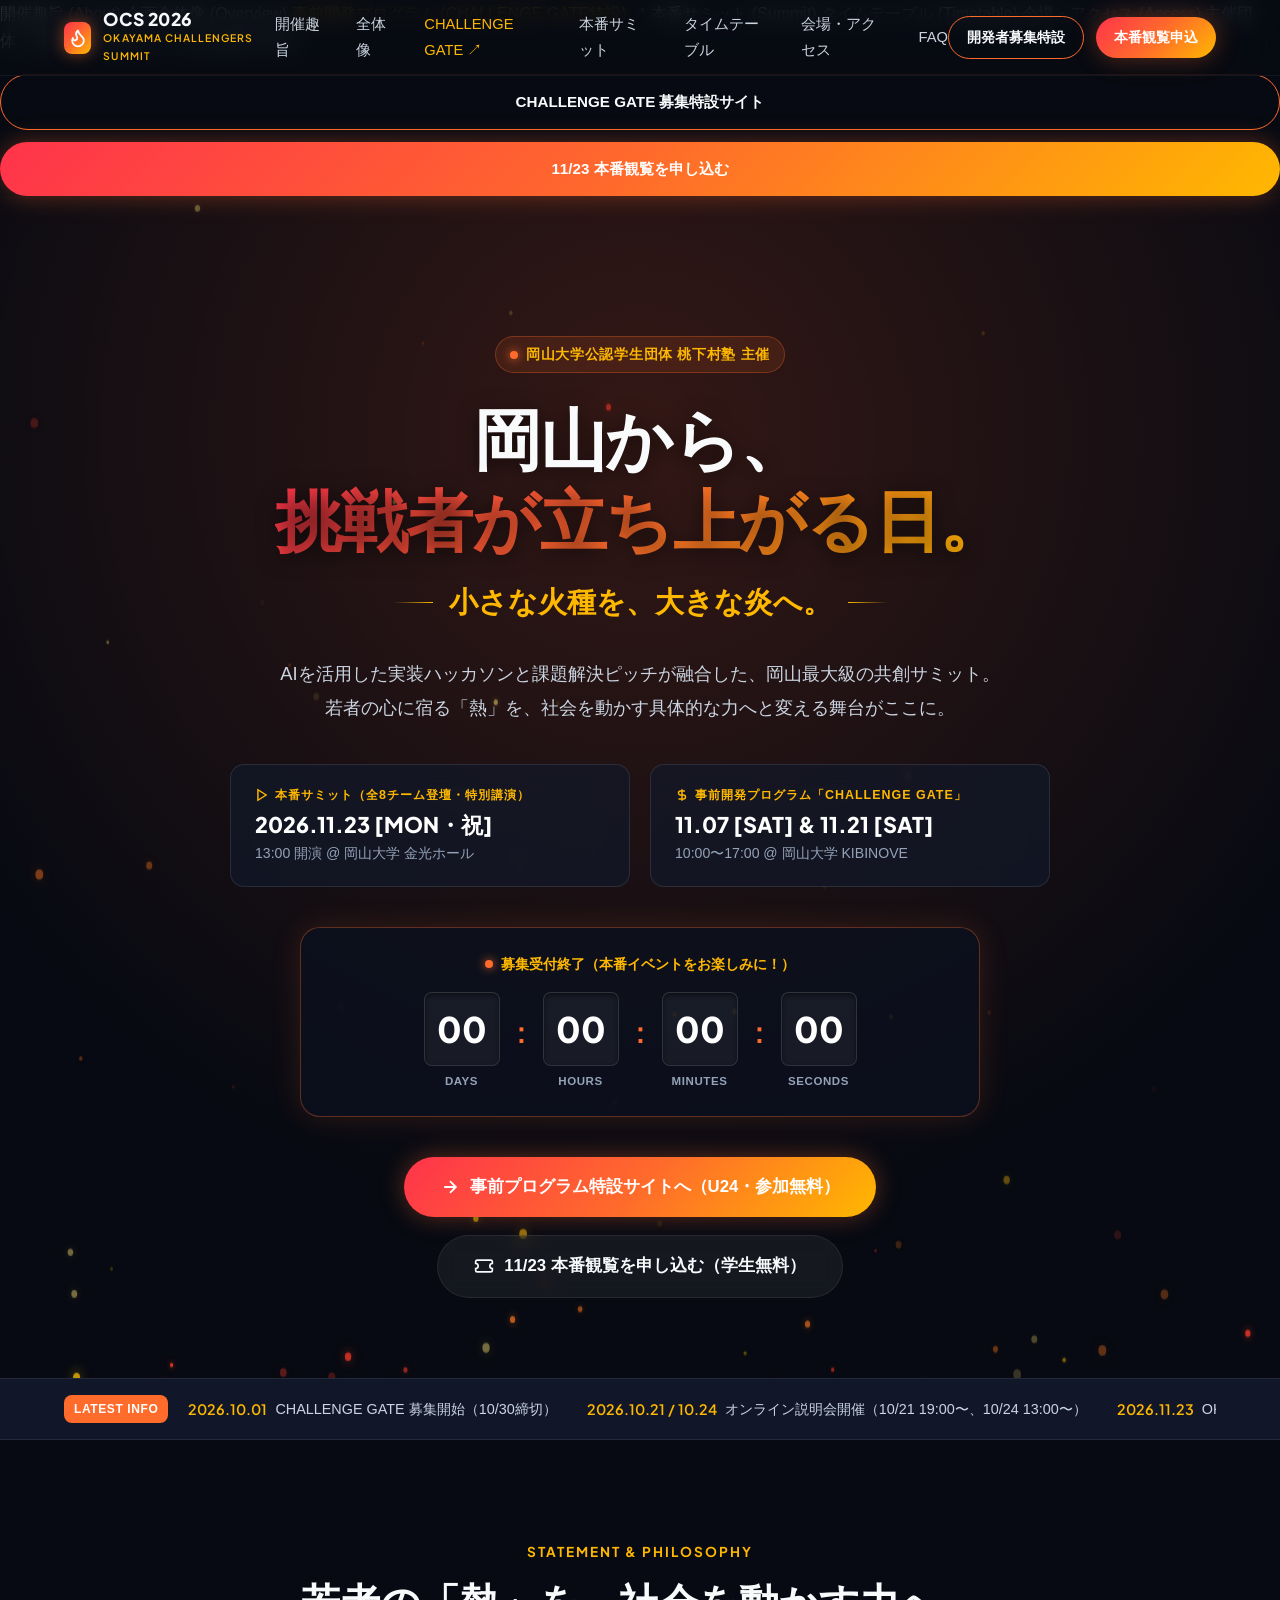
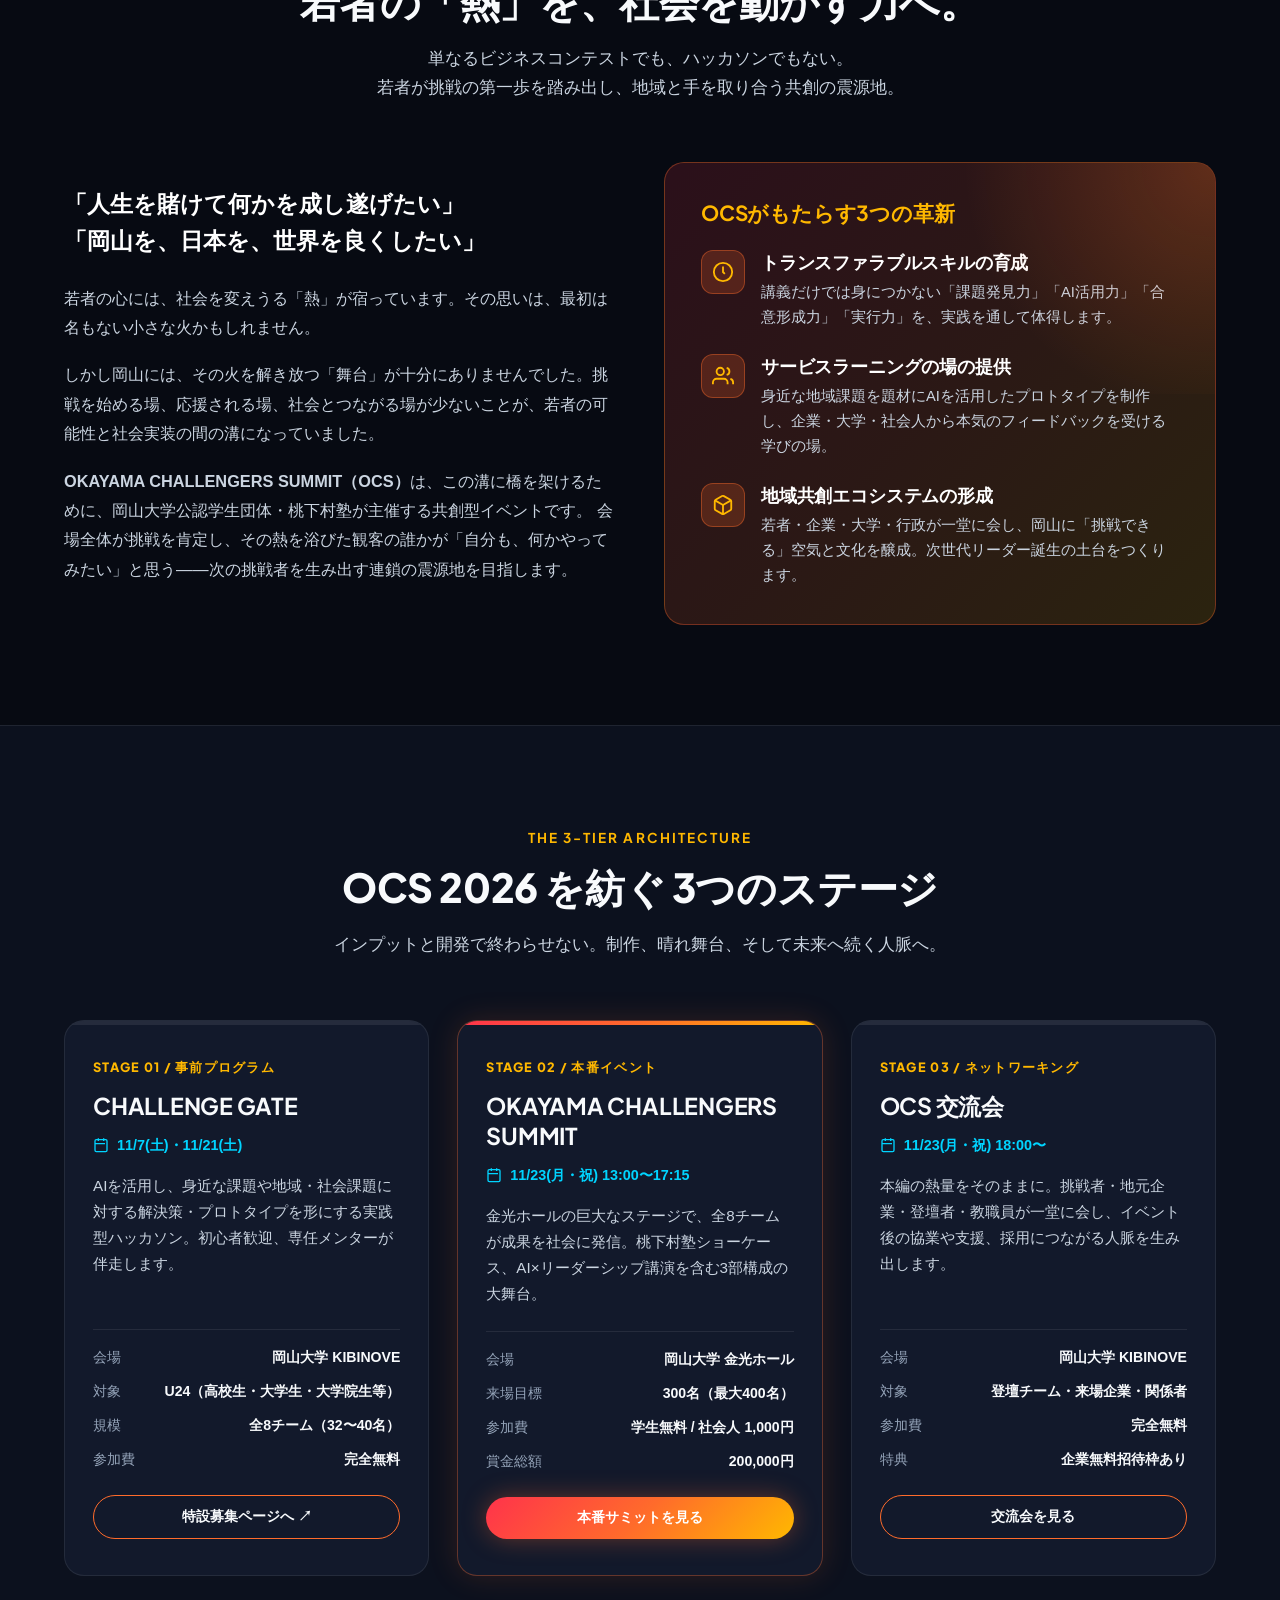
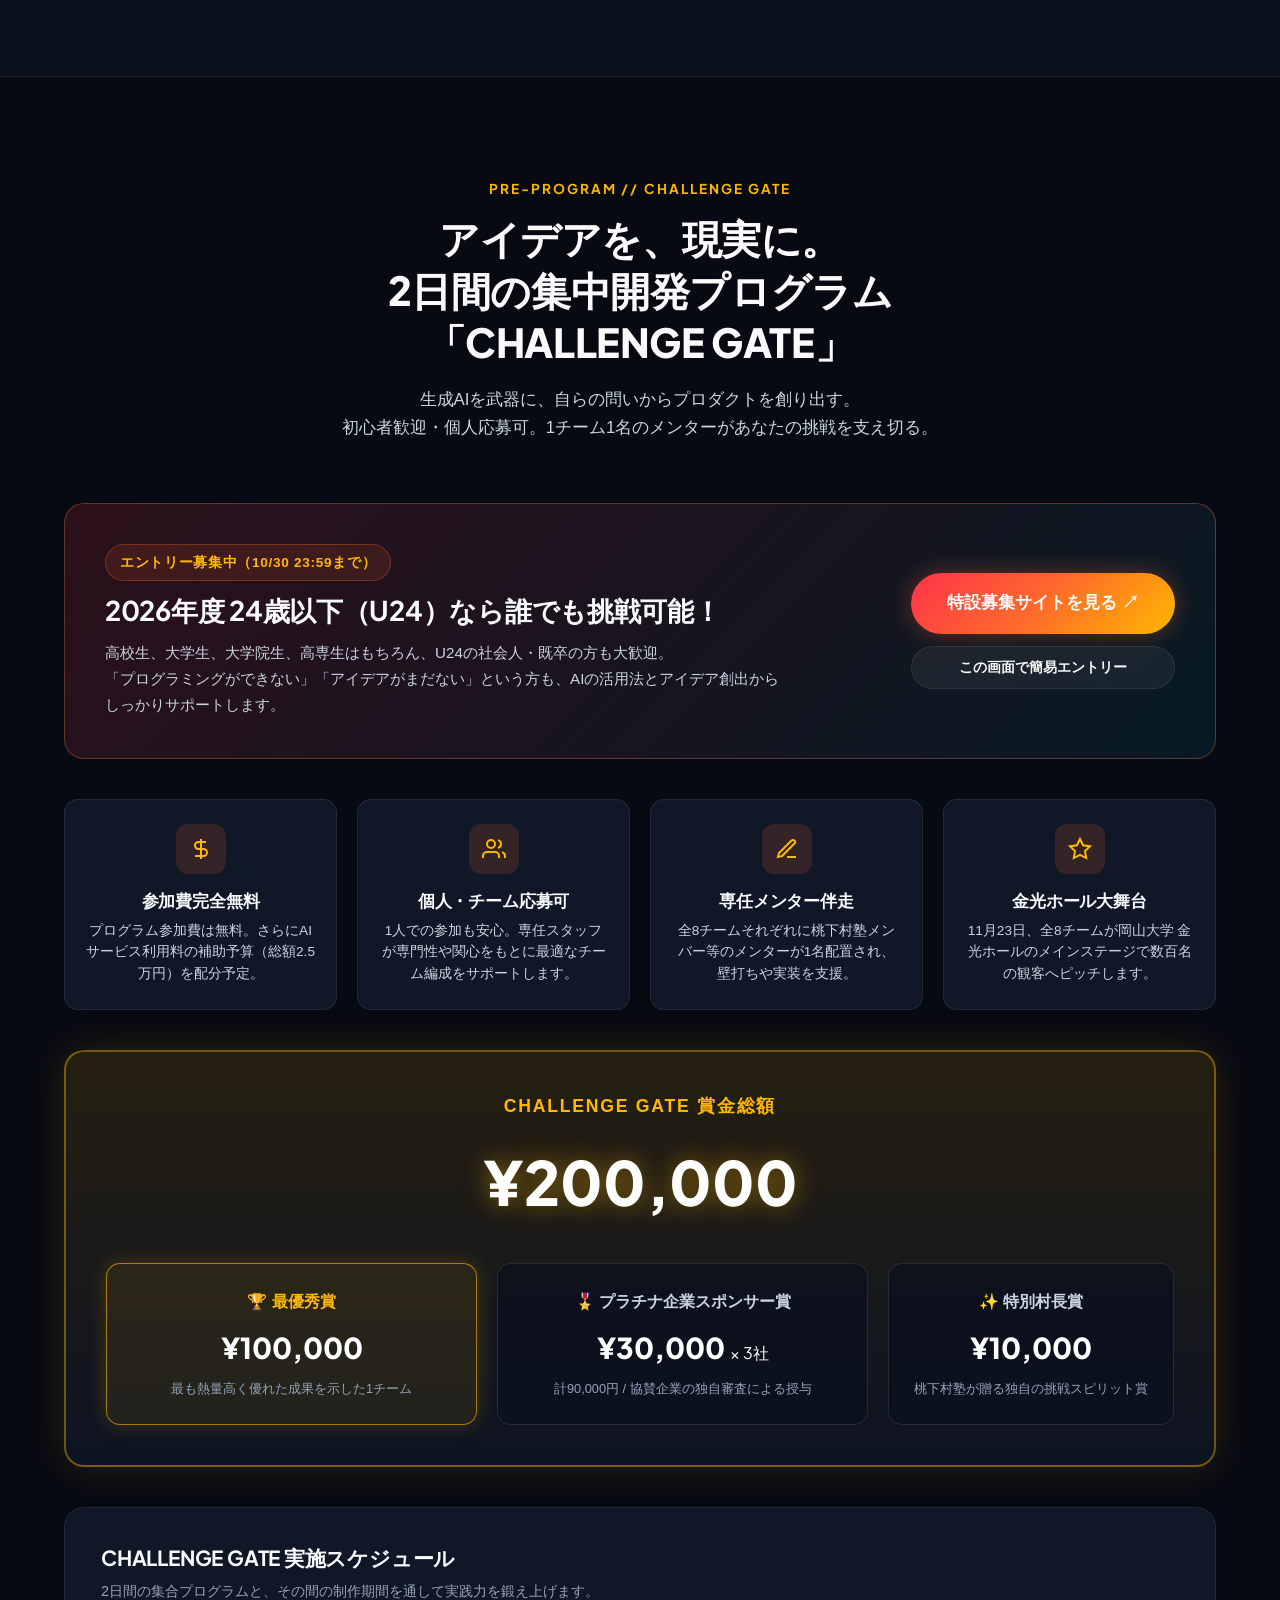
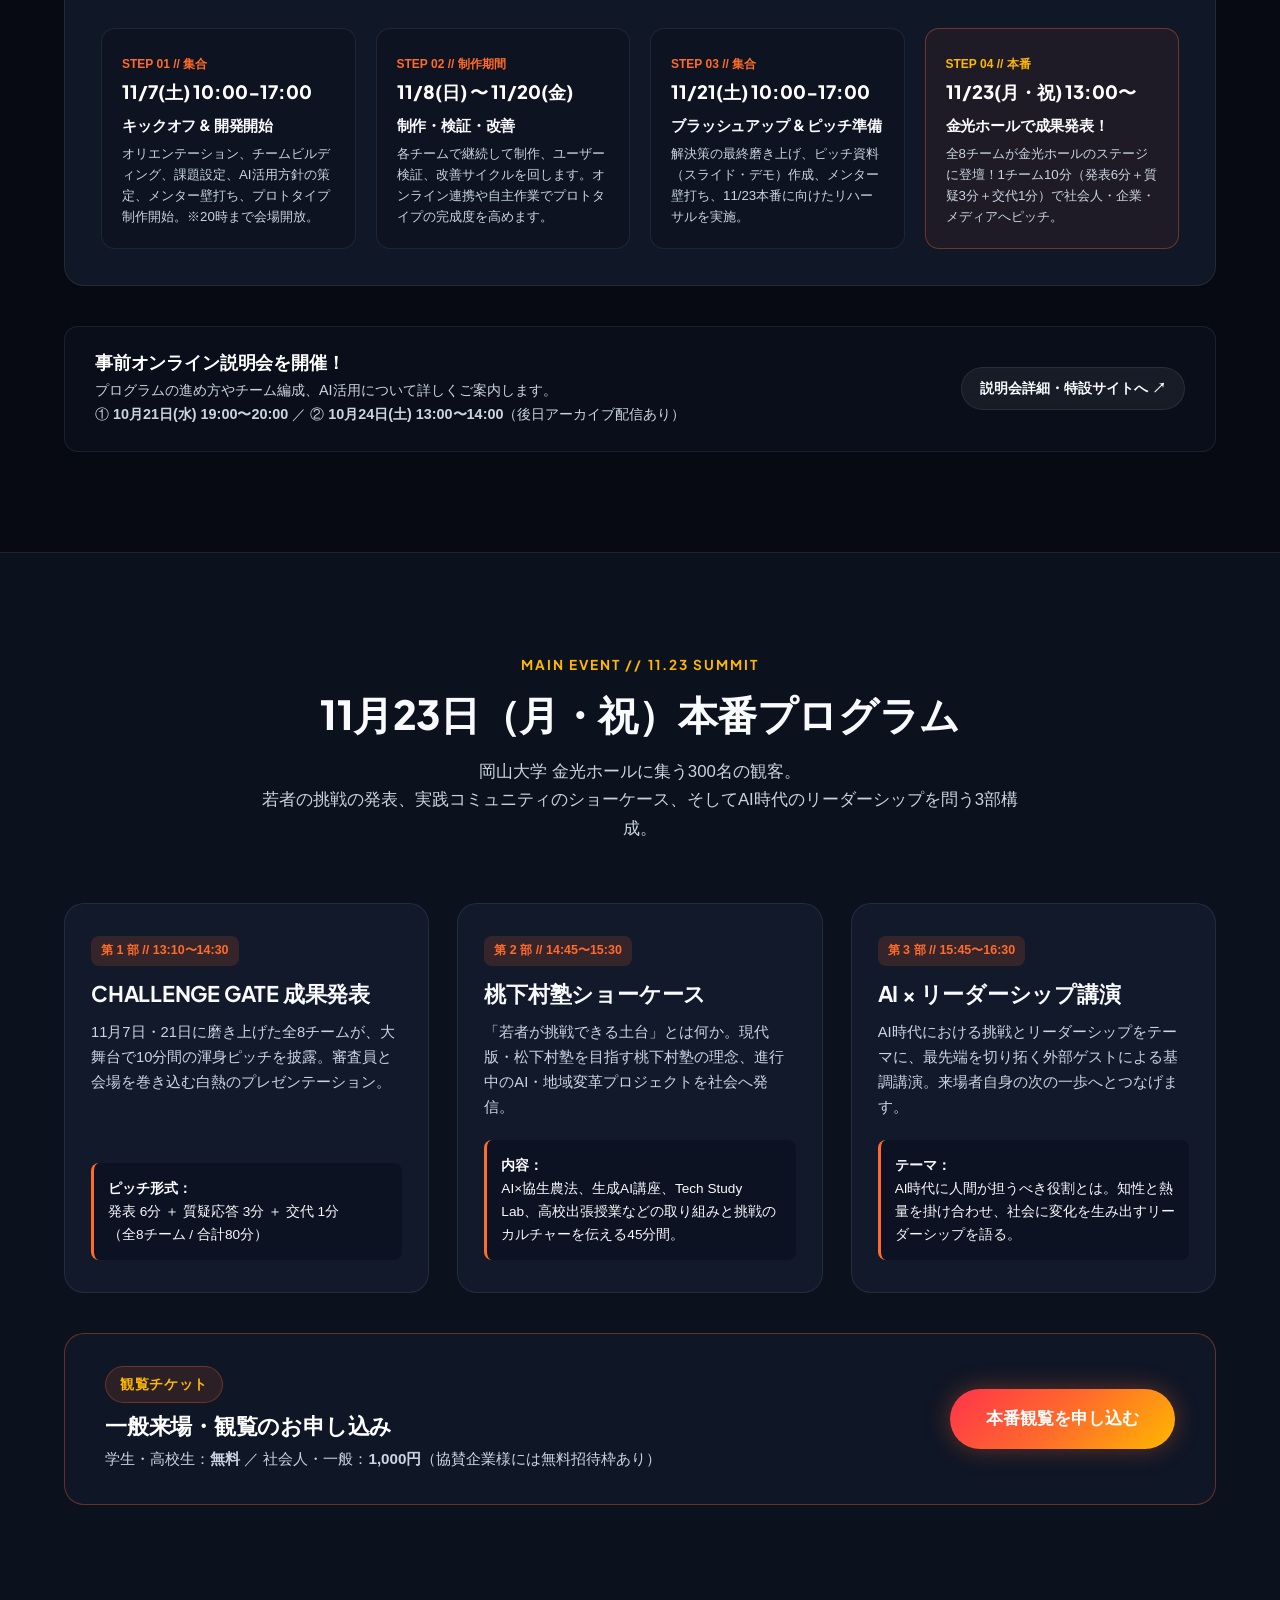
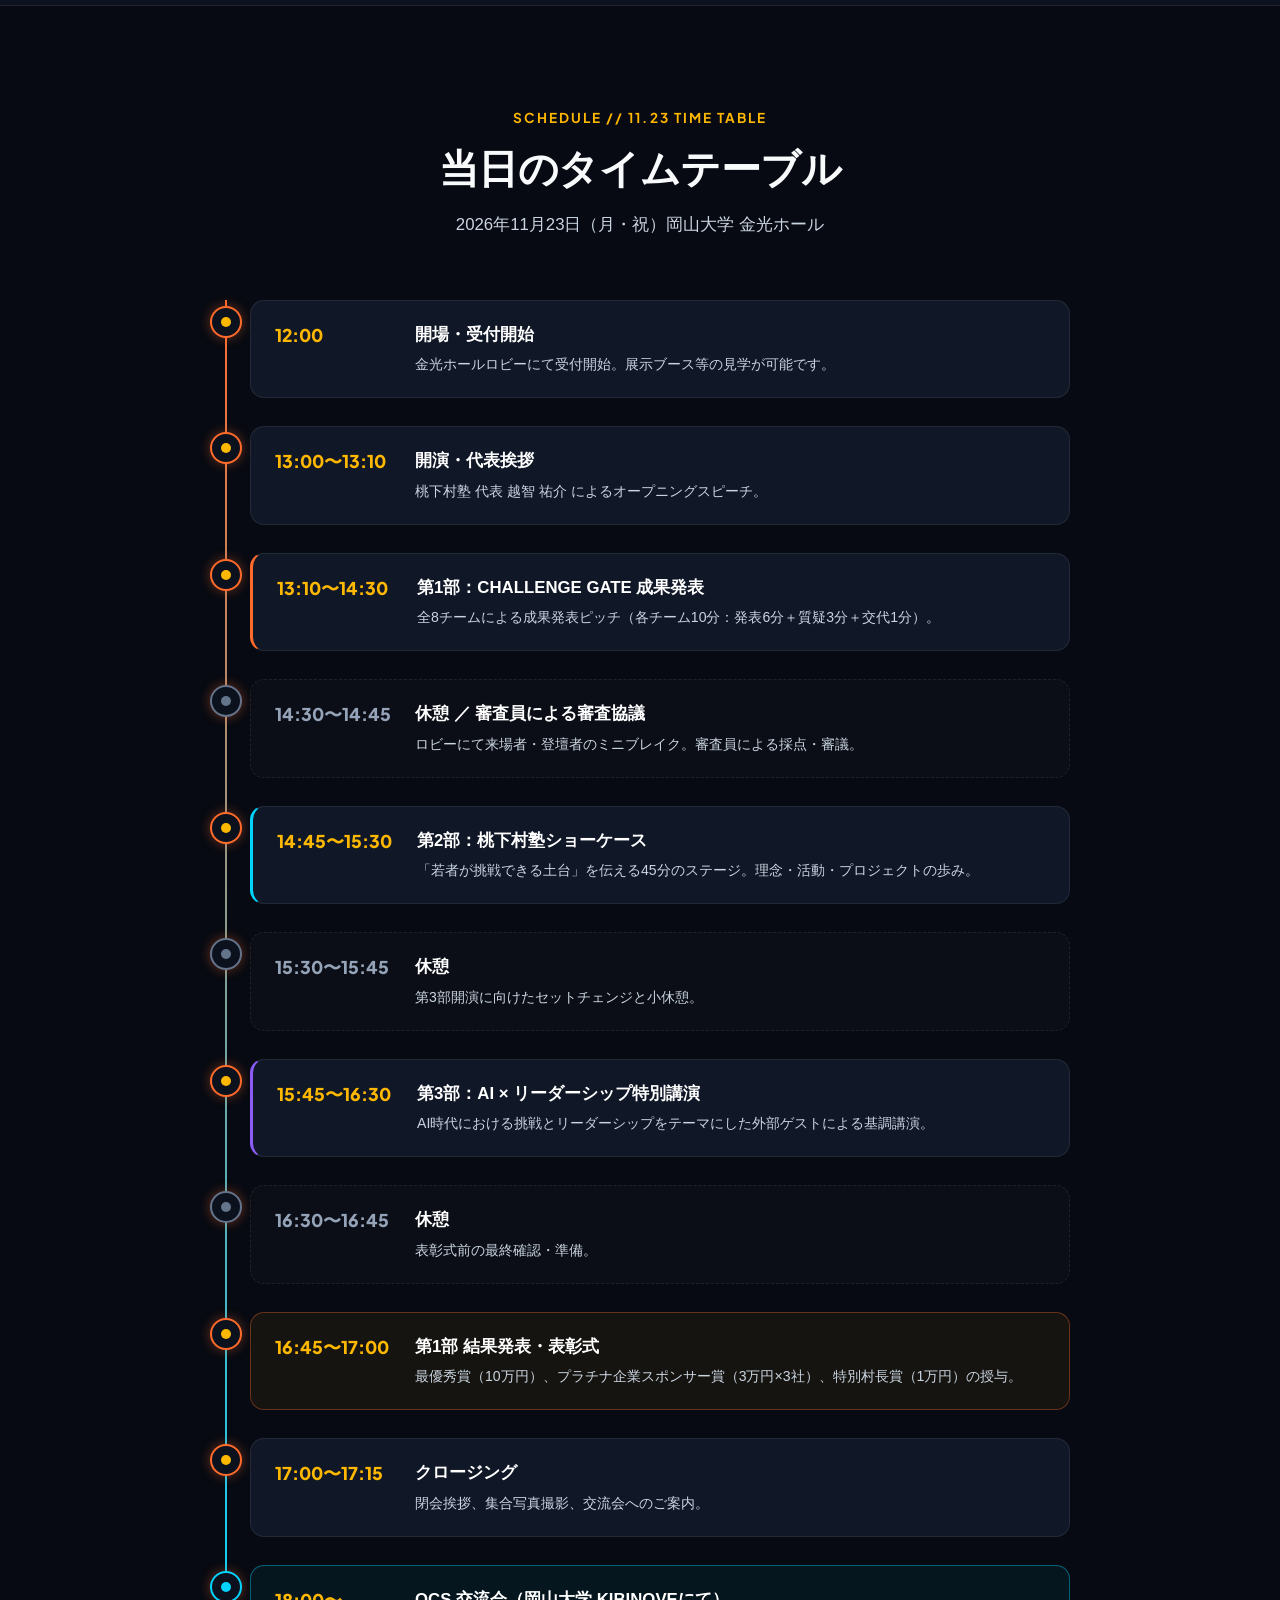
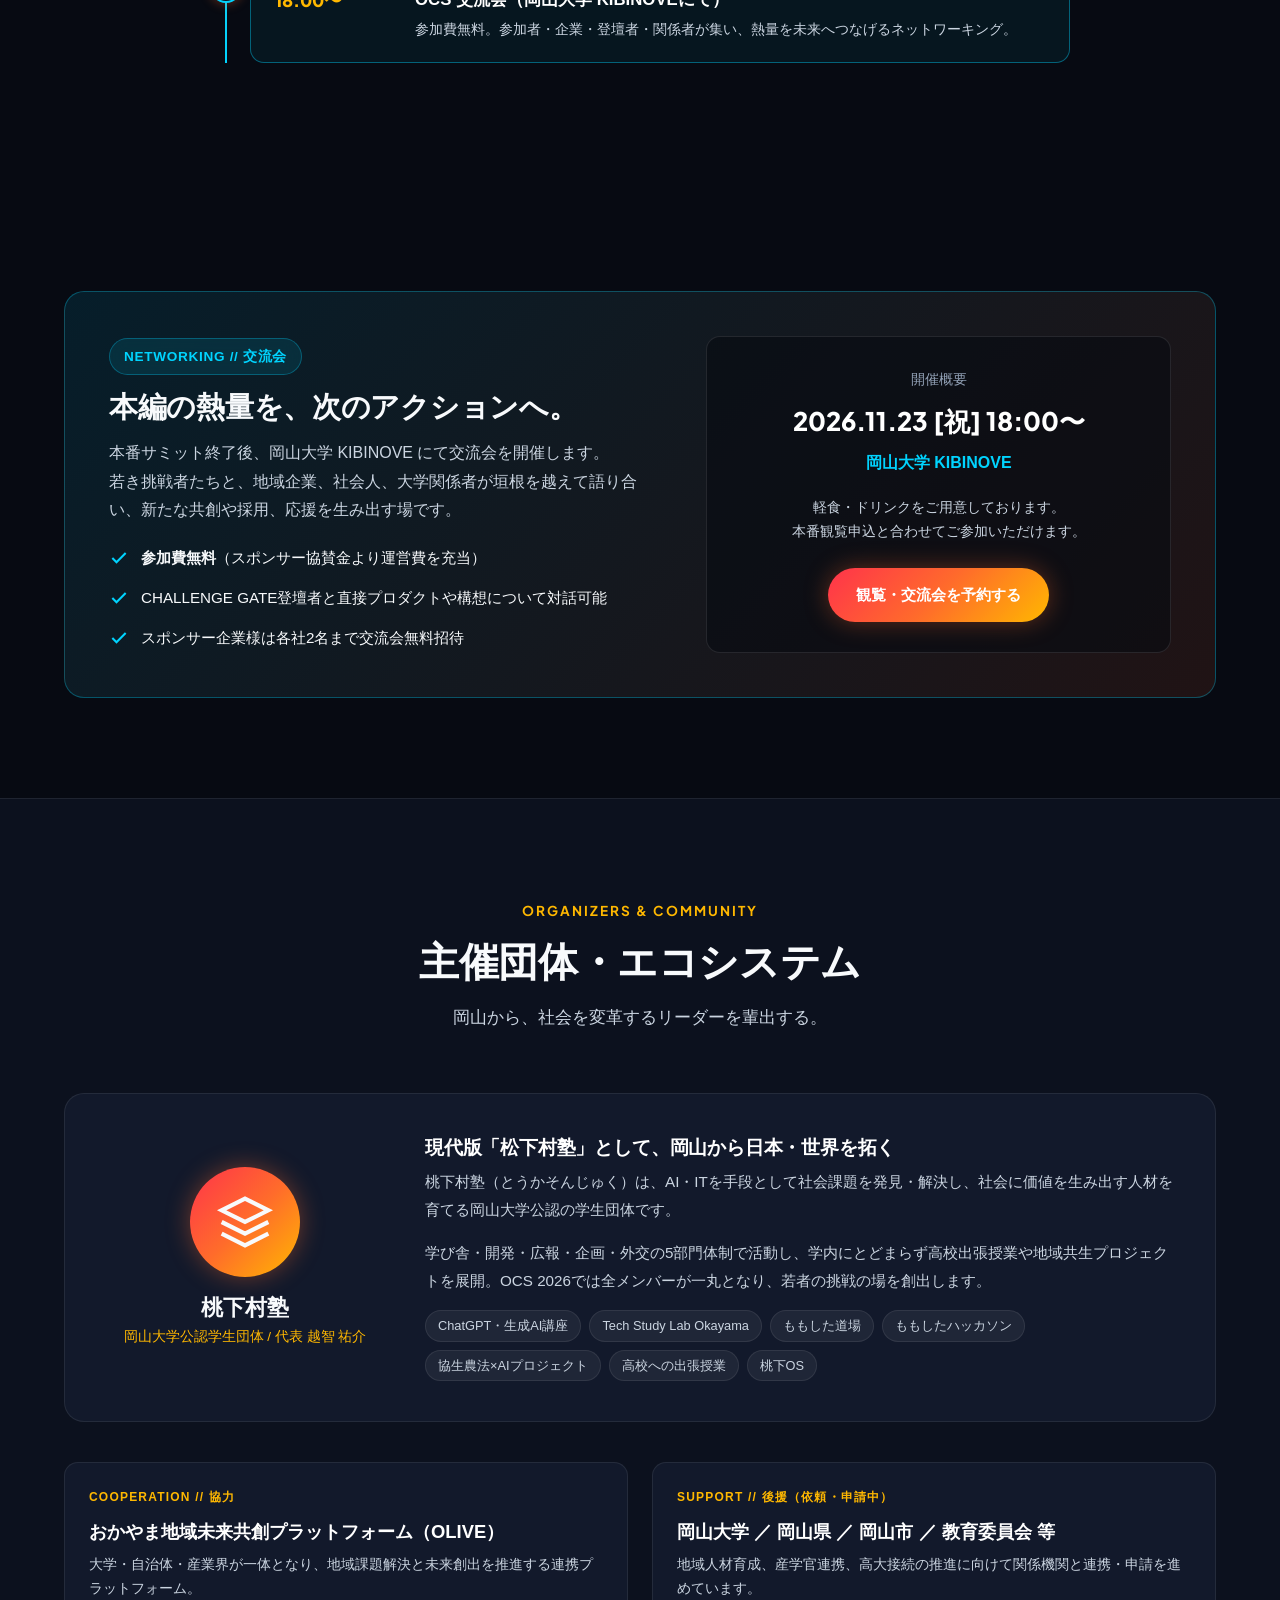
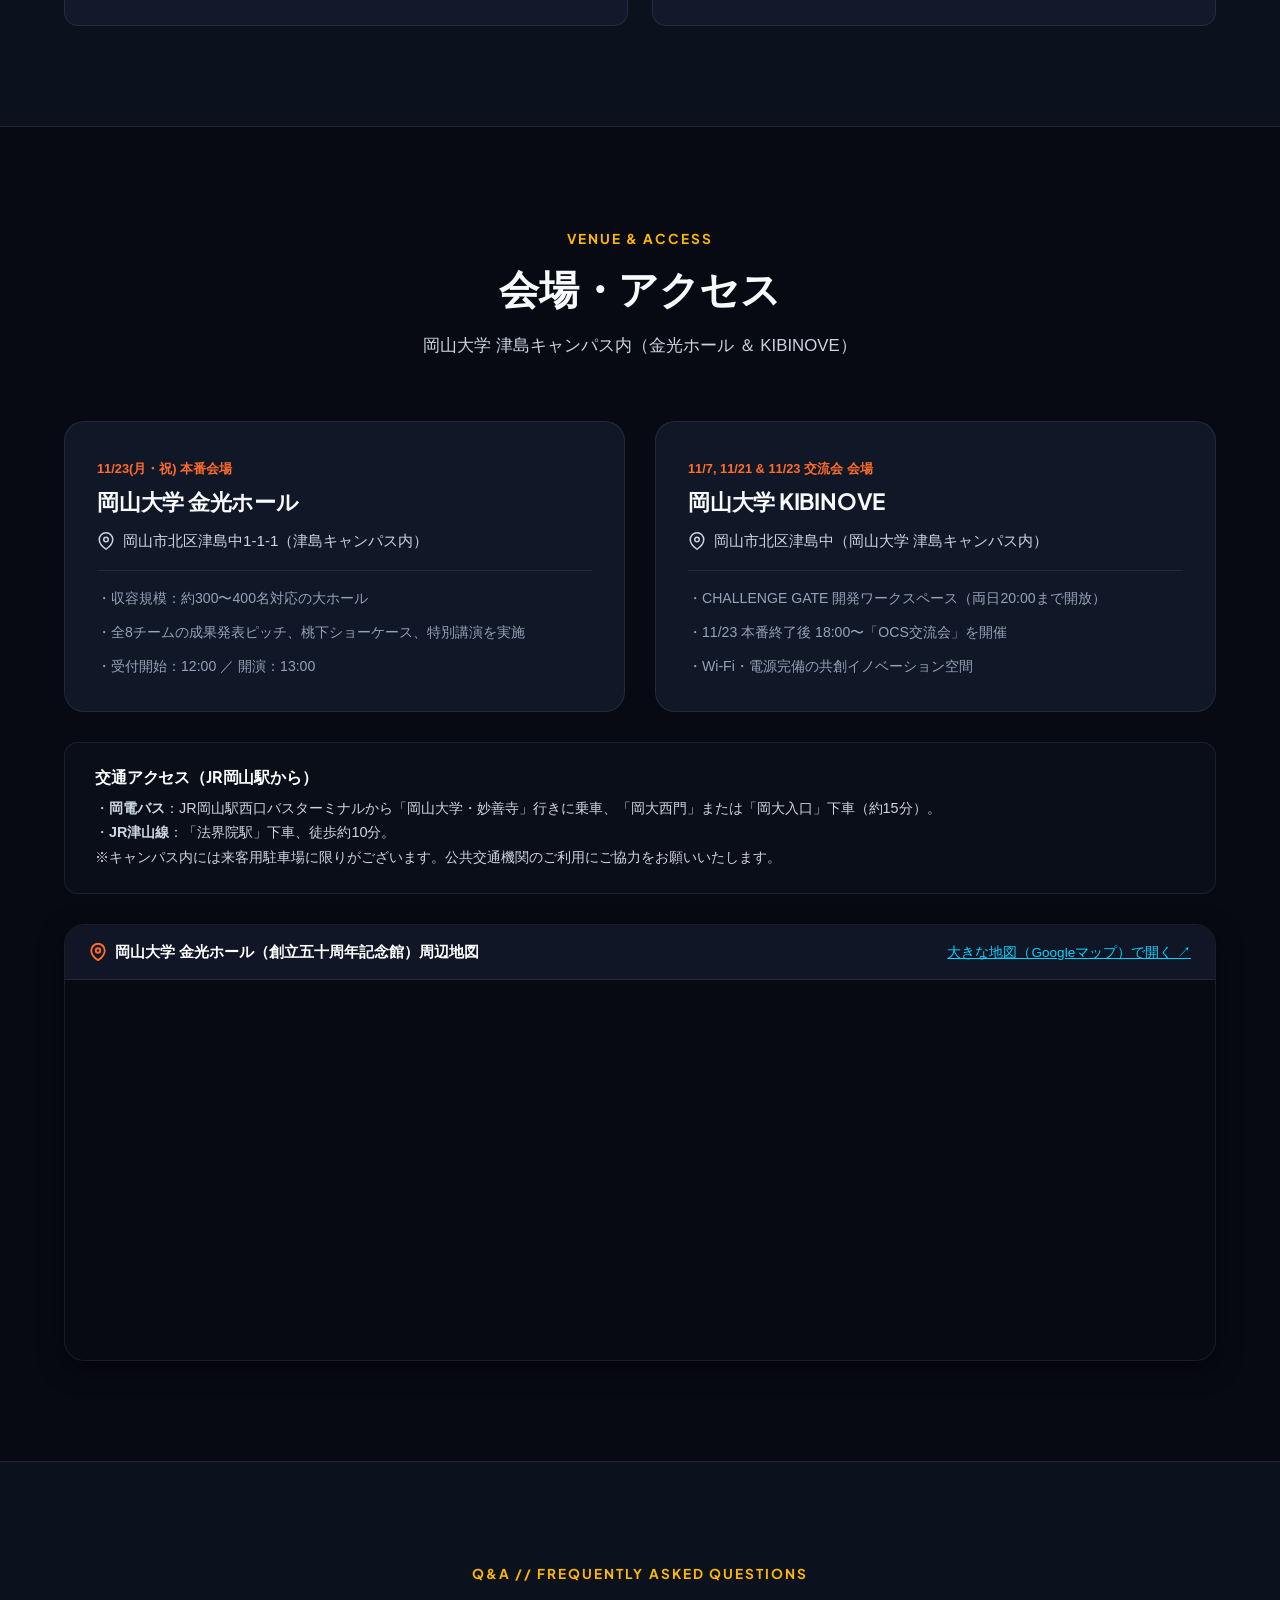
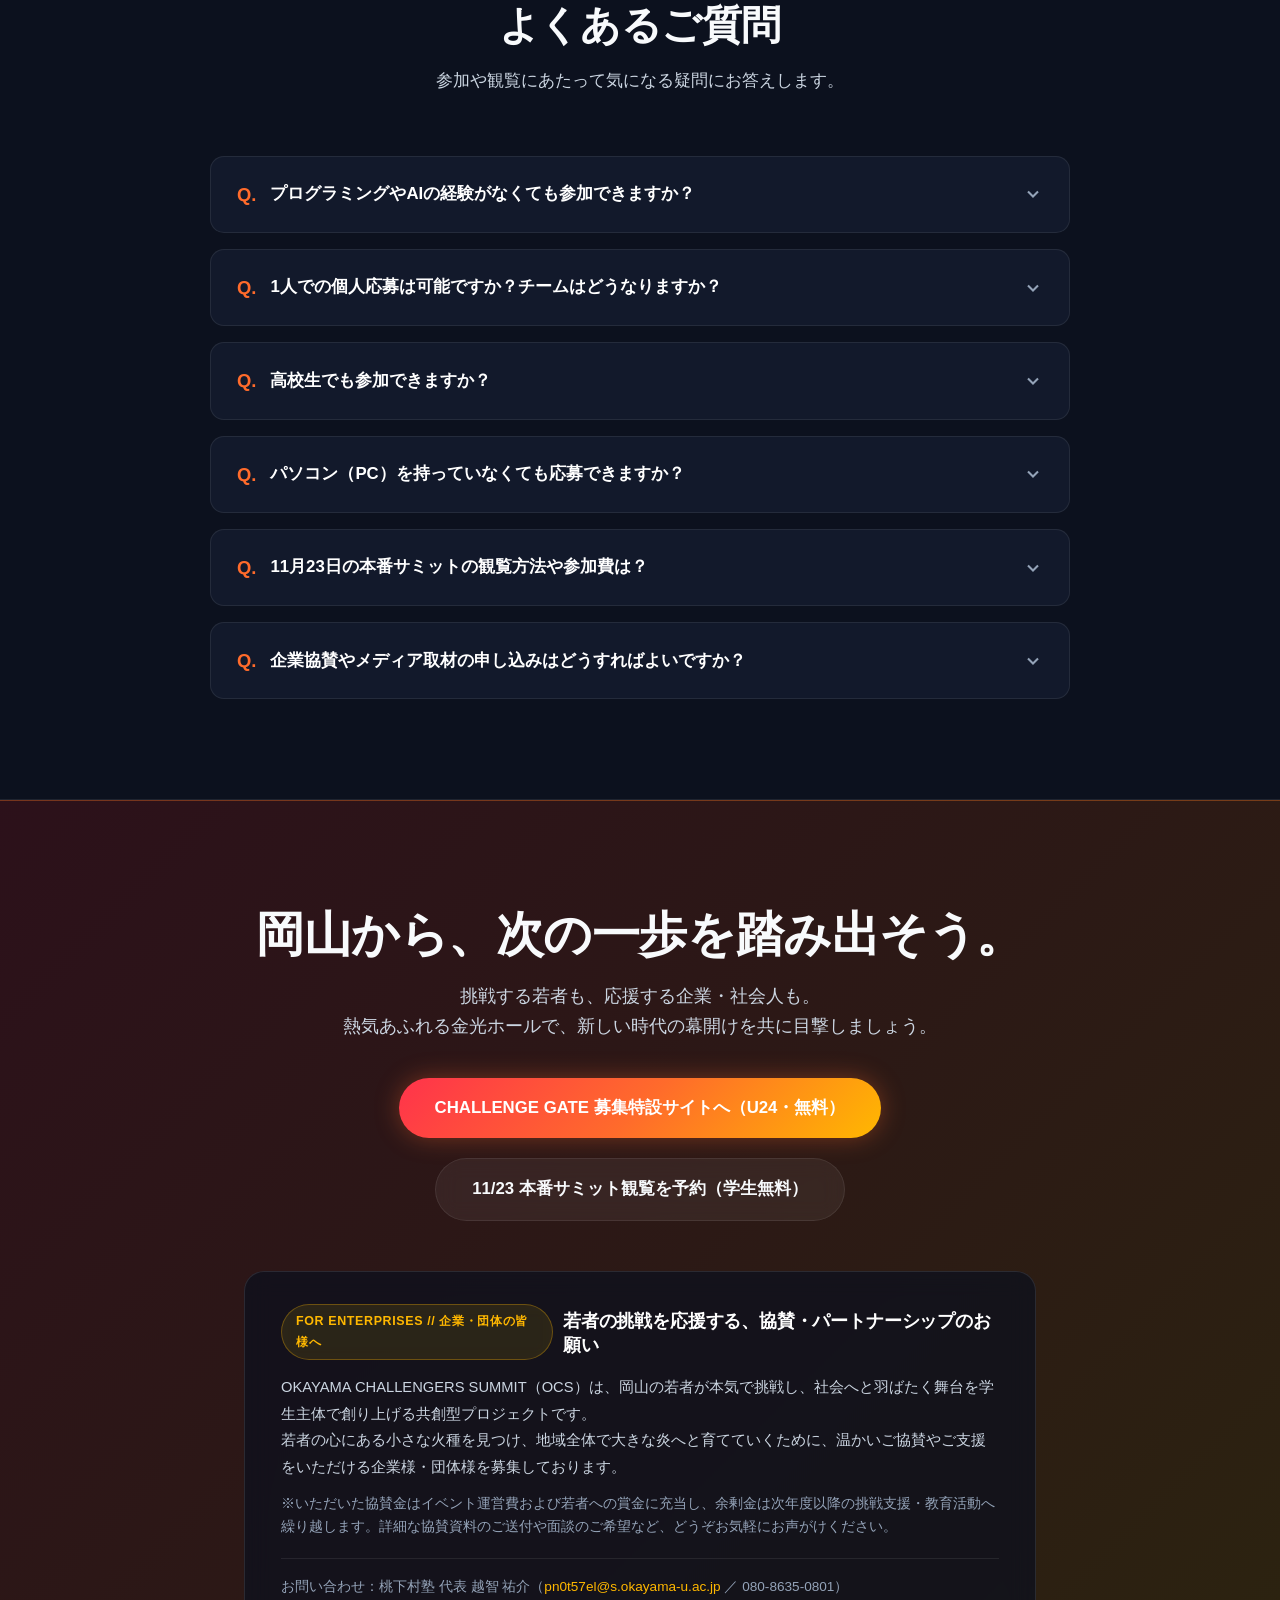
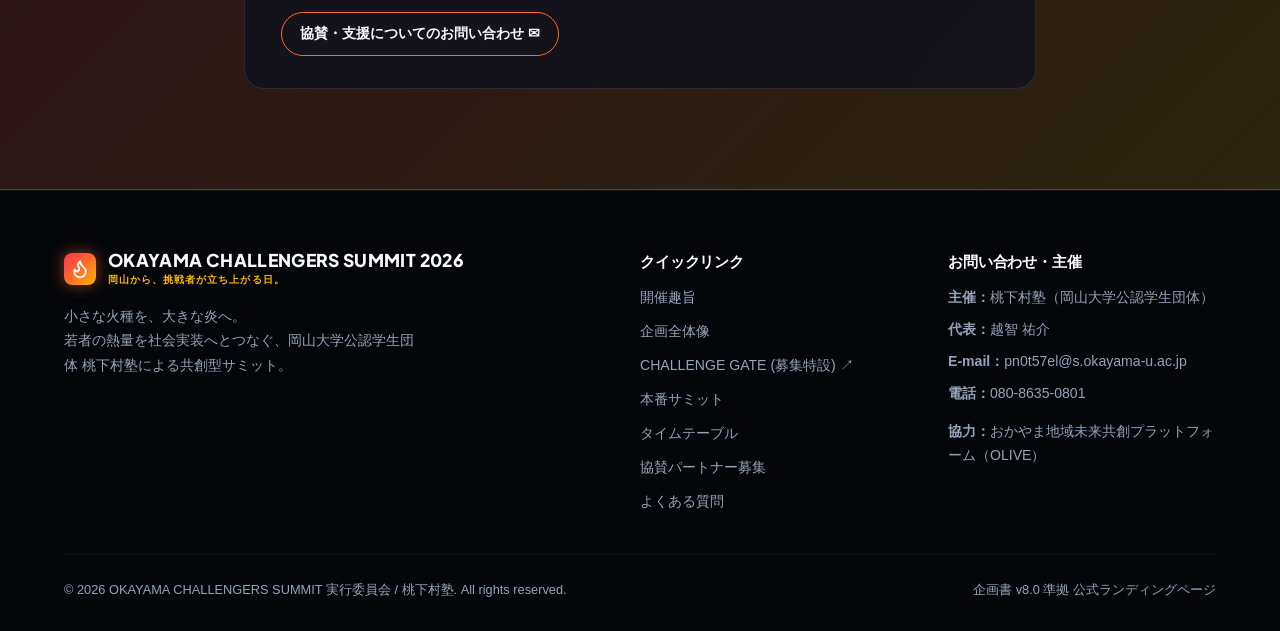
==== index.html @ 88a2dd4e "feat: Add Google Maps embed for Kanmitsu Hall in access section" ====
<!DOCTYPE html>
<html lang="ja">
<head>
  <meta charset="UTF-8">
  <meta name="viewport" content="width=device-width, initial-scale=1.0">
  <title>OKAYAMA CHALLENGERS SUMMIT 2026（OCS）｜岡山から、挑戦者が立ち上がる日。</title>
  
  <!-- SEO & OGP Meta Tags -->
  <meta name="description" content="岡山大学公認学生団体 桃下村塾が主催する若者挑戦・共創型イベント「OKAYAMA CHALLENGERS SUMMIT 2026」。2026年11月23日(月・祝) 岡山大学 金光ホールにて開催。U24向け事前開発プログラム「CHALLENGE GATE」参加者募集中（参加無料・賞金総額20万円）。">
  <meta name="keywords" content="OKAYAMA CHALLENGERS SUMMIT, OCS, 桃下村塾, 岡山大学, ハッカソン, ビジネスコンテスト, 生成AI, 地域創生, CHALLENGE GATE">
  <meta property="og:title" content="OKAYAMA CHALLENGERS SUMMIT 2026（OCS）｜岡山から、挑戦者が立ち上がる日。">
  <meta property="og:description" content="小さな火種を、大きな炎へ。AI×ビジネス×共創で、岡山の若者が社会に挑む最大のステージ。事前プログラムCHALLENGE GATE参加者募集中！">
  <meta property="og:type" content="website">
  <meta name="theme-color" content="#070a12">

  <!-- Google Fonts (Mincho / Serif) -->
  <link rel="preconnect" href="https://fonts.googleapis.com">
  <link rel="preconnect" href="https://fonts.gstatic.com" crossorigin>
  <link href="https://fonts.googleapis.com/css2?family=Noto+Serif+JP:wght@400;600;700;900&family=Shippori+Mincho:wght@500;700;800&family=Plus+Jakarta+Sans:wght@600;700;800&display=swap" rel="stylesheet">

  <!-- Stylesheet -->
  <link rel="stylesheet" href="css/style.css">

  <!-- Favicon (Inline SVG) -->
  <link rel="icon" type="image/svg+xml" href="data:image/svg+xml,<svg xmlns='http://www.w3.org/2000/svg' viewBox='0 0 24 24' fill='%23ff6b2b'><path d='M12 2c-.5 2-2 4-4 5.5C6 9 5 11 5 13a7 7 0 0 0 14 0c0-2-1-4-3-5.5C14 6 12.5 4 12 2zm0 6c1.5 2 2.5 3 2.5 5a2.5 2.5 0 0 1-5 0c0-2 1-3 2.5-5z'/></svg>">
</head>
<body>

  <!-- =========================================================================
       Header / Global Navigation
       ========================================================================= -->
  <header class="header">
    <div class="container header-container">
      <a href="#" class="logo">
        <div class="logo-flame">
          <svg width="20" height="20" viewBox="0 0 24 24" fill="none" stroke="currentColor" stroke-width="2.2" stroke-linecap="round" stroke-linejoin="round">
            <path d="M8.5 14.5A2.5 2.5 0 0 0 11 12c0-1.38-.5-2-1-3-1.072-2.143-.224-4.054 2-6 .5 2.5 2 4.9 4 6.5 2 1.6 3 3.5 3 5.5a7 7 0 1 1-14 0c0-1.153.433-2.294 1-3a2.5 2.5 0 0 0 2.5 3z"></path>
          </svg>
        </div>
        <div class="logo-text">
          <span class="logo-title">OCS 2026</span>
          <span class="logo-sub">OKAYAMA CHALLENGERS SUMMIT</span>
        </div>
      </a>

      <!-- Desktop Nav -->
      <nav class="nav-links">
        <a href="#about" class="nav-link">開催趣旨</a>
        <a href="#overview" class="nav-link">全体像</a>
        <a href="challenge-gate.html" class="nav-link" style="color: var(--flame-gold);">CHALLENGE GATE ↗</a>
        <a href="#summit" class="nav-link">本番サミット</a>
        <a href="#timetable" class="nav-link">タイムテーブル</a>
        <a href="#access" class="nav-link">会場・アクセス</a>
        <a href="#faq" class="nav-link">FAQ</a>
      </nav>

      <div class="header-cta">
        <a href="challenge-gate.html" class="btn btn-outline-flame btn-sm">
          開発者募集特設
        </a>
        <a href="#entry" class="btn btn-primary btn-sm" data-modal-target="modalSummitTicket">
          本番観覧申込
        </a>
      </div>

      <!-- Mobile Toggle -->
      <button class="mobile-toggle" aria-label="メニューを開く" aria-expanded="false">
        <svg width="28" height="28" viewBox="0 0 24 24" fill="none" stroke="currentColor" stroke-width="2" stroke-linecap="round" stroke-linejoin="round">
          <line x1="3" y1="12" x2="21" y2="12"></line>
          <line x1="3" y1="6" x2="21" y2="6"></line>
          <line x1="3" y1="18" x2="21" y2="18"></line>
        </svg>
      </button>
    </div>
  </header>

  <!-- Mobile Drawer Menu -->
  <div class="mobile-menu">
    <a href="#about" class="mobile-nav-link">開催趣旨 (About)</a>
    <a href="#overview" class="mobile-nav-link">企画全体像 (Overview)</a>
    <a href="challenge-gate.html" class="mobile-nav-link" style="color: var(--flame-gold);">事前開発プログラム (CHALLENGE GATE特設) ↗</a>
    <a href="#summit" class="mobile-nav-link">本番サミット (Summit)</a>
    <a href="#timetable" class="mobile-nav-link">タイムテーブル (Timetable)</a>
    <a href="#access" class="mobile-nav-link">会場・アクセス (Access)</a>
    <a href="#organizer" class="mobile-nav-link">主催団体・体制 (Organizer)</a>
    <a href="#faq" class="mobile-nav-link">よくある質問 (FAQ)</a>
    <div style="margin-top: 20px; display: flex; flex-direction: column; gap: 12px;">
      <a href="challenge-gate.html" class="btn btn-outline-flame">CHALLENGE GATE 募集特設サイト</a>
      <a href="#" class="btn btn-primary" data-modal-target="modalSummitTicket">11/23 本番観覧を申し込む</a>
    </div>
  </div>

  <main>
    <!-- =======================================================================
         Hero Section
         ======================================================================= -->
    <section class="hero" id="hero">
      <canvas id="particleCanvas"></canvas>

      <div class="container hero-content">
        <div class="hero-organizer-pill">
          <div class="badge">
            <span class="badge-dot"></span>
            岡山大学公認学生団体 桃下村塾 主催
          </div>
        </div>

        <h1 class="hero-title">
          岡山から、<br class="mobile-break">
          <span class="text-gradient">挑戦者が立ち上がる日。</span>
        </h1>

        <div class="hero-tagline">
          小さな火種を、大きな炎へ。
        </div>

        <p class="hero-lead">
          AIを活用した実装ハッカソンと課題解決ピッチが融合した、岡山最大級の共創サミット。<br>
          若者の心に宿る「熱」を、社会を動かす具体的な力へと変える舞台がここに。
        </p>

        <!-- Dates Card Grid -->
        <div class="hero-meta-grid">
          <div class="hero-meta-box">
            <div class="meta-box-label">
              <svg width="14" height="14" viewBox="0 0 24 24" fill="none" stroke="currentColor" stroke-width="2.5"><polygon points="5 3 19 12 5 21 5 3"></polygon></svg>
              本番サミット（全8チーム登壇・特別講演）
            </div>
            <div class="meta-box-date">2026.11.23 [MON・祝]</div>
            <div class="meta-box-place">13:00 開演 @ 岡山大学 金光ホール</div>
          </div>

          <div class="hero-meta-box">
            <div class="meta-box-label">
              <svg width="14" height="14" viewBox="0 0 24 24" fill="none" stroke="currentColor" stroke-width="2.5"><path d="M12 2v20M17 5H9.5a3.5 3.5 0 0 0 0 7h5a3.5 3.5 0 0 1 0 7H6"></path></svg>
              事前開発プログラム「CHALLENGE GATE」
            </div>
            <div class="meta-box-date">11.07 [SAT] &amp; 11.21 [SAT]</div>
            <div class="meta-box-place">10:00〜17:00 @ 岡山大学 KIBINOVE</div>
          </div>
        </div>

        <!-- Countdown -->
        <div class="hero-countdown">
          <div class="countdown-title" id="countdownLabel">
            <span class="badge-dot"></span>
            CHALLENGE GATE 応募締切（10月30日 23:59）まで
          </div>
          <div class="countdown-timer">
            <div class="timer-unit">
              <span class="timer-number" id="days">--</span>
              <span class="timer-label">DAYS</span>
            </div>
            <div class="timer-separator">:</div>
            <div class="timer-unit">
              <span class="timer-number" id="hours">--</span>
              <span class="timer-label">HOURS</span>
            </div>
            <div class="timer-separator">:</div>
            <div class="timer-unit">
              <span class="timer-number" id="minutes">--</span>
              <span class="timer-label">MINUTES</span>
            </div>
            <div class="timer-separator">:</div>
            <div class="timer-unit">
              <span class="timer-number" id="seconds">--</span>
              <span class="timer-label">SECONDS</span>
            </div>
          </div>
        </div>

        <!-- Hero Actions -->
        <div class="hero-cta-group" id="entry">
          <a href="challenge-gate.html" class="btn btn-primary btn-lg">
            <svg width="20" height="20" viewBox="0 0 24 24" fill="none" stroke="currentColor" stroke-width="2.2"><path d="M5 12h14M12 5l7 7-7 7"/></svg>
            事前プログラム特設サイトへ（U24・参加無料）
          </a>
          <a href="#" class="btn btn-secondary btn-lg" data-modal-target="modalSummitTicket">
            <svg width="20" height="20" viewBox="0 0 24 24" fill="none" stroke="currentColor" stroke-width="2"><path d="M2 9a3 3 0 0 1 0 6v2a2 2 0 0 0 2 2h16a2 2 0 0 0 2-2v-2a3 3 0 0 1 0-6V7a2 2 0 0 0-2-2H4a2 2 0 0 0-2 2z"/></svg>
            11/23 本番観覧を申し込む（学生無料）
          </a>
        </div>
      </div>
    </section>

    <!-- =======================================================================
         News / Announcement Bar
         ======================================================================= -->
    <div class="news-bar">
      <div class="container news-inner">
        <span class="news-badge">LATEST INFO</span>
        <div class="news-items">
          <div class="news-item">
            <span class="news-date">2026.10.01</span>
            <span>CHALLENGE GATE 募集開始（10/30締切）</span>
          </div>
          <div class="news-item">
            <span class="news-date">2026.10.21 / 10.24</span>
            <span>オンライン説明会開催（10/21 19:00〜、10/24 13:00〜）</span>
          </div>
          <div class="news-item">
            <span class="news-date">2026.11.23</span>
            <span>OKAYAMA CHALLENGERS SUMMIT 2026 本番開催！</span>
          </div>
        </div>
      </div>
    </div>

    <!-- =======================================================================
         About / Statement (開催趣旨)
         ======================================================================= -->
    <section class="section" id="about">
      <div class="container">
        <div class="section-header">
          <span class="section-tag">STATEMENT &amp; PHILOSOPHY</span>
          <h2 class="section-title">若者の「熱」を、社会を動かす力へ。</h2>
          <p class="section-desc">
            単なるビジネスコンテストでも、ハッカソンでもない。<br>
            若者が挑戦の第一歩を踏み出し、地域と手を取り合う共創の震源地。
          </p>
        </div>

        <div class="vision-grid">
          <div class="vision-text">
            <div class="vision-quote">
              「人生を賭けて何かを成し遂げたい」<br>
              「岡山を、日本を、世界を良くしたい」
            </div>
            <p>
              若者の心には、社会を変えうる「熱」が宿っています。その思いは、最初は名もない小さな火かもしれません。
            </p>
            <p>
              しかし岡山には、その火を解き放つ「舞台」が十分にありませんでした。挑戦を始める場、応援される場、社会とつながる場が少ないことが、若者の可能性と社会実装の間の溝になっていました。
            </p>
            <p>
              <strong>OKAYAMA CHALLENGERS SUMMIT（OCS）</strong>は、この溝に橋を架けるために、岡山大学公認学生団体・桃下村塾が主催する共創型イベントです。
              会場全体が挑戦を肯定し、その熱を浴びた観客の誰かが「自分も、何かやってみたい」と思う――次の挑戦者を生み出す連鎖の震源地を目指します。
            </p>
          </div>

          <div class="vision-card-box">
            <h3 style="font-size: 1.3rem; margin-bottom: 24px; color: var(--flame-gold);">
              OCSがもたらす3つの革新
            </h3>
            <div class="vision-points">
              <div class="point-item">
                <div class="point-icon">
                  <svg width="22" height="22" viewBox="0 0 24 24" fill="none" stroke="currentColor" stroke-width="2"><circle cx="12" cy="12" r="10"></circle><polyline points="12 6 12 12 14 14"></polyline></svg>
                </div>
                <div class="point-content">
                  <h4>トランスファラブルスキルの育成</h4>
                  <p>講義だけでは身につかない「課題発見力」「AI活用力」「合意形成力」「実行力」を、実践を通して体得します。</p>
                </div>
              </div>

              <div class="point-item">
                <div class="point-icon">
                  <svg width="22" height="22" viewBox="0 0 24 24" fill="none" stroke="currentColor" stroke-width="2"><path d="M17 21v-2a4 4 0 0 0-4-4H5a4 4 0 0 0-4 4v2"></path><circle cx="9" cy="7" r="4"></circle><path d="M23 21v-2a4 4 0 0 0-3-3.87"></path><path d="M16 3.13a4 4 0 0 1 0 7.75"></path></svg>
                </div>
                <div class="point-content">
                  <h4>サービスラーニングの場の提供</h4>
                  <p>身近な地域課題を題材にAIを活用したプロトタイプを制作し、企業・大学・社会人から本気のフィードバックを受ける学びの場。</p>
                </div>
              </div>

              <div class="point-item">
                <div class="point-icon">
                  <svg width="22" height="22" viewBox="0 0 24 24" fill="none" stroke="currentColor" stroke-width="2"><path d="M21 16V8a2 2 0 0 0-1-1.73l-7-4a2 2 0 0 0-2 0l-7 4A2 2 0 0 0 3 8v8a2 2 0 0 0 1 1.73l7 4a2 2 0 0 0 2 0l7-4A2 2 0 0 0 21 16z"></path><polyline points="3.27 6.96 12 12.01 20.73 6.96"></polyline><line x1="12" y1="22.08" x2="12" y2="12"></line></svg>
                </div>
                <div class="point-content">
                  <h4>地域共創エコシステムの形成</h4>
                  <p>若者・企業・大学・行政が一堂に会し、岡山に「挑戦できる」空気と文化を醸成。次世代リーダー誕生の土台をつくります。</p>
                </div>
              </div>
            </div>
          </div>
        </div>
      </div>
    </section>

    <!-- =======================================================================
         Event Overview (3つのステージ構成)
         ======================================================================= -->
    <section class="section section-darker" id="overview">
      <div class="container">
        <div class="section-header">
          <span class="section-tag">THE 3-TIER ARCHITECTURE</span>
          <h2 class="section-title">OCS 2026 を紡ぐ 3つのステージ</h2>
          <p class="section-desc">
            インプットと開発で終わらせない。制作、晴れ舞台、そして未来へ続く人脈へ。
          </p>
        </div>

        <div class="pillars-grid">
          <!-- Pillar 1 -->
          <div class="pillar-card">
            <span class="pillar-step">STAGE 01 / 事前プログラム</span>
            <h3 class="pillar-title">CHALLENGE GATE</h3>
            <div class="pillar-date">
              <svg width="16" height="16" viewBox="0 0 24 24" fill="none" stroke="currentColor" stroke-width="2"><rect x="3" y="4" width="18" height="18" rx="2" ry="2"></rect><line x1="16" y1="2" x2="16" y2="6"></line><line x1="8" y1="2" x2="8" y2="6"></line><line x1="3" y1="10" x2="18" y2="10"></line></svg>
              11/7(土)・11/21(土)
            </div>
            <p class="pillar-desc">
              AIを活用し、身近な課題や地域・社会課題に対する解決策・プロトタイプを形にする実践型ハッカソン。初心者歓迎、専任メンターが伴走します。
            </p>
            <div class="pillar-meta-list">
              <div class="pillar-meta-row">
                <span class="pillar-meta-label">会場</span>
                <span class="pillar-meta-val">岡山大学 KIBINOVE</span>
              </div>
              <div class="pillar-meta-row">
                <span class="pillar-meta-label">対象</span>
                <span class="pillar-meta-val">U24（高校生・大学生・大学院生等）</span>
              </div>
              <div class="pillar-meta-row">
                <span class="pillar-meta-label">規模</span>
                <span class="pillar-meta-val">全8チーム（32〜40名）</span>
              </div>
              <div class="pillar-meta-row">
                <span class="pillar-meta-label">参加費</span>
                <span class="pillar-meta-val text-cyan">完全無料</span>
              </div>
            </div>
            <a href="challenge-gate.html" class="btn btn-outline-flame btn-sm">特設募集ページへ ↗</a>
          </div>

          <!-- Pillar 2 (Featured) -->
          <div class="pillar-card featured">
            <span class="pillar-step">STAGE 02 / 本番イベント</span>
            <h3 class="pillar-title">OKAYAMA CHALLENGERS SUMMIT</h3>
            <div class="pillar-date">
              <svg width="16" height="16" viewBox="0 0 24 24" fill="none" stroke="currentColor" stroke-width="2"><rect x="3" y="4" width="18" height="18" rx="2" ry="2"></rect><line x1="16" y1="2" x2="16" y2="6"></line><line x1="8" y1="2" x2="8" y2="6"></line><line x1="3" y1="10" x2="18" y2="10"></line></svg>
              11/23(月・祝) 13:00〜17:15
            </div>
            <p class="pillar-desc">
              金光ホールの巨大なステージで、全8チームが成果を社会に発信。桃下村塾ショーケース、AI×リーダーシップ講演を含む3部構成の大舞台。
            </p>
            <div class="pillar-meta-list">
              <div class="pillar-meta-row">
                <span class="pillar-meta-label">会場</span>
                <span class="pillar-meta-val">岡山大学 金光ホール</span>
              </div>
              <div class="pillar-meta-row">
                <span class="pillar-meta-label">来場目標</span>
                <span class="pillar-meta-val">300名（最大400名）</span>
              </div>
              <div class="pillar-meta-row">
                <span class="pillar-meta-label">参加費</span>
                <span class="pillar-meta-val">学生無料 / 社会人 1,000円</span>
              </div>
              <div class="pillar-meta-row">
                <span class="pillar-meta-label">賞金総額</span>
                <span class="pillar-meta-val text-gold">200,000円</span>
              </div>
            </div>
            <a href="#summit" class="btn btn-primary btn-sm">本番サミットを見る</a>
          </div>

          <!-- Pillar 3 -->
          <div class="pillar-card">
            <span class="pillar-step">STAGE 03 / ネットワーキング</span>
            <h3 class="pillar-title">OCS 交流会</h3>
            <div class="pillar-date">
              <svg width="16" height="16" viewBox="0 0 24 24" fill="none" stroke="currentColor" stroke-width="2"><rect x="3" y="4" width="18" height="18" rx="2" ry="2"></rect><line x1="16" y1="2" x2="16" y2="6"></line><line x1="8" y1="2" x2="8" y2="6"></line><line x1="3" y1="10" x2="18" y2="10"></line></svg>
              11/23(月・祝) 18:00〜
            </div>
            <p class="pillar-desc">
              本編の熱量をそのままに。挑戦者・地元企業・登壇者・教職員が一堂に会し、イベント後の協業や支援、採用につながる人脈を生み出します。
            </p>
            <div class="pillar-meta-list">
              <div class="pillar-meta-row">
                <span class="pillar-meta-label">会場</span>
                <span class="pillar-meta-val">岡山大学 KIBINOVE</span>
              </div>
              <div class="pillar-meta-row">
                <span class="pillar-meta-label">対象</span>
                <span class="pillar-meta-val">登壇チーム・来場企業・関係者</span>
              </div>
              <div class="pillar-meta-row">
                <span class="pillar-meta-label">参加費</span>
                <span class="pillar-meta-val text-cyan">完全無料</span>
              </div>
              <div class="pillar-meta-row">
                <span class="pillar-meta-label">特典</span>
                <span class="pillar-meta-val">企業無料招待枠あり</span>
              </div>
            </div>
            <a href="#after-party" class="btn btn-outline-flame btn-sm">交流会を見る</a>
          </div>
        </div>
      </div>
    </section>

    <!-- =======================================================================
         Program 1: CHALLENGE GATE
         ======================================================================= -->
    <section class="section" id="challenge-gate">
      <div class="container">
        <div class="section-header">
          <span class="section-tag">PRE-PROGRAM // CHALLENGE GATE</span>
          <h2 class="section-title">
            アイデアを、現実に。<br>
            2日間の集中開発プログラム「CHALLENGE GATE」
          </h2>
          <p class="section-desc">
            生成AIを武器に、自らの問いからプロダクトを創り出す。<br>
            初心者歓迎・個人応募可。1チーム1名のメンターがあなたの挑戦を支え切る。
          </p>
        </div>

        <!-- Banner Info -->
        <div class="gate-banner">
          <div class="gate-banner-left">
            <span class="badge" style="margin-bottom: 12px;">エントリー募集中（10/30 23:59まで）</span>
            <h3 class="gate-banner-title">2026年度 24歳以下（U24）なら誰でも挑戦可能！</h3>
            <p style="color: var(--text-secondary); font-size: 0.95rem; line-height: 1.7;">
              高校生、大学生、大学院生、高専生はもちろん、U24の社会人・既卒の方も大歓迎。<br>
              「プログラミングができない」「アイデアがまだない」という方も、AIの活用法とアイデア創出からしっかりサポートします。
            </p>
          </div>
          <div class="gate-banner-right" style="display: flex; flex-direction: column; gap: 12px;">
            <a href="challenge-gate.html" class="btn btn-primary btn-lg">
              特設募集サイトを見る ↗
            </a>
            <a href="#" class="btn btn-secondary btn-sm" data-modal-target="modalGateEntry">
              この画面で簡易エントリー
            </a>
          </div>
        </div>

        <!-- Features Grid -->
        <div class="gate-features-grid">
          <div class="gate-feature-item">
            <div class="feature-icon-box">
              <svg width="24" height="24" viewBox="0 0 24 24" fill="none" stroke="currentColor" stroke-width="2"><path d="M12 2v20M17 5H9.5a3.5 3.5 0 0 0 0 7h5a3.5 3.5 0 0 1 0 7H6"></path></svg>
            </div>
            <h4>参加費完全無料</h4>
            <p>プログラム参加費は無料。さらにAIサービス利用料の補助予算（総額2.5万円）を配分予定。</p>
          </div>

          <div class="gate-feature-item">
            <div class="feature-icon-box">
              <svg width="24" height="24" viewBox="0 0 24 24" fill="none" stroke="currentColor" stroke-width="2"><path d="M17 21v-2a4 4 0 0 0-4-4H5a4 4 0 0 0-4 4v2"></path><circle cx="9" cy="7" r="4"></circle><path d="M23 21v-2a4 4 0 0 0-3-3.87"></path><path d="M16 3.13a4 4 0 0 1 0 7.75"></path></svg>
            </div>
            <h4>個人・チーム応募可</h4>
            <p>1人での参加も安心。専任スタッフが専門性や関心をもとに最適なチーム編成をサポートします。</p>
          </div>

          <div class="gate-feature-item">
            <div class="feature-icon-box">
              <svg width="24" height="24" viewBox="0 0 24 24" fill="none" stroke="currentColor" stroke-width="2"><path d="M12 20h9"></path><path d="M16.5 3.5a2.121 2.121 0 0 1 3 3L7 19l-4 1 1-4L16.5 3.5z"></path></svg>
            </div>
            <h4>専任メンター伴走</h4>
            <p>全8チームそれぞれに桃下村塾メンバー等のメンターが1名配置され、壁打ちや実装を支援。</p>
          </div>

          <div class="gate-feature-item">
            <div class="feature-icon-box">
              <svg width="24" height="24" viewBox="0 0 24 24" fill="none" stroke="currentColor" stroke-width="2"><polygon points="12 2 15.09 8.26 22 9.27 17 14.14 18.18 21.02 12 17.77 5.82 21.02 7 14.14 2 9.27 8.91 8.26 12 2"></polygon></svg>
            </div>
            <h4>金光ホール大舞台</h4>
            <p>11月23日、全8チームが岡山大学 金光ホールのメインステージで数百名の観客へピッチします。</p>
          </div>
        </div>

        <!-- Prize Section -->
        <div class="prize-container">
          <div class="prize-total-title">CHALLENGE GATE 賞金総額</div>
          <div class="prize-total-amount">¥200,000</div>
          
          <div class="prize-grid">
            <div class="prize-card grand">
              <div class="prize-name">🏆 最優秀賞</div>
              <div class="prize-val text-gold">¥100,000</div>
              <div class="prize-note">最も熱量高く優れた成果を示した1チーム</div>
            </div>

            <div class="prize-card">
              <div class="prize-name">🎖️ プラチナ企業スポンサー賞</div>
              <div class="prize-val">¥30,000 <span style="font-size: 1rem; font-weight: normal;">× 3社</span></div>
              <div class="prize-note">計90,000円 / 協賛企業の独自審査による授与</div>
            </div>

            <div class="prize-card">
              <div class="prize-name">✨ 特別村長賞</div>
              <div class="prize-val">¥10,000</div>
              <div class="prize-note">桃下村塾が贈る独自の挑戦スピリット賞</div>
            </div>
          </div>
        </div>

        <!-- Flow / Steps of CHALLENGE GATE -->
        <div class="gate-flow-box">
          <h3 style="font-size: 1.3rem; margin-bottom: 8px;">CHALLENGE GATE 実施スケジュール</h3>
          <p style="color: var(--text-muted); font-size: 0.9rem; margin-bottom: 24px;">
            2日間の集合プログラムと、その間の制作期間を通して実践力を鍛え上げます。
          </p>

          <div class="gate-timeline-steps">
            <div class="timeline-step-card">
              <span class="timeline-step-badge">STEP 01 // 集合</span>
              <div class="timeline-step-date">11/7(土) 10:00-17:00</div>
              <h4 class="timeline-step-title">キックオフ &amp; 開発開始</h4>
              <p class="timeline-step-desc">
                オリエンテーション、チームビルディング、課題設定、AI活用方針の策定、メンター壁打ち、プロトタイプ制作開始。※20時まで会場開放。
              </p>
            </div>

            <div class="timeline-step-card">
              <span class="timeline-step-badge">STEP 02 // 制作期間</span>
              <div class="timeline-step-date">11/8(日) 〜 11/20(金)</div>
              <h4 class="timeline-step-title">制作・検証・改善</h4>
              <p class="timeline-step-desc">
                各チームで継続して制作、ユーザー検証、改善サイクルを回します。オンライン連携や自主作業でプロトタイプの完成度を高めます。
              </p>
            </div>

            <div class="timeline-step-card">
              <span class="timeline-step-badge">STEP 03 // 集合</span>
              <div class="timeline-step-date">11/21(土) 10:00-17:00</div>
              <h4 class="timeline-step-title">ブラッシュアップ &amp; ピッチ準備</h4>
              <p class="timeline-step-desc">
                解決策の最終磨き上げ、ピッチ資料（スライド・デモ）作成、メンター壁打ち、11/23本番に向けたリハーサルを実施。
              </p>
            </div>

            <div class="timeline-step-card" style="border-color: var(--border-glow); background: rgba(255,107,43,0.06);">
              <span class="timeline-step-badge" style="color: var(--flame-gold);">STEP 04 // 本番</span>
              <div class="timeline-step-date">11/23(月・祝) 13:00〜</div>
              <h4 class="timeline-step-title">金光ホールで成果発表！</h4>
              <p class="timeline-step-desc">
                全8チームが金光ホールのステージに登壇！1チーム10分（発表6分＋質疑3分＋交代1分）で社会人・企業・メディアへピッチ。
              </p>
            </div>
          </div>
        </div>



        <!-- Briefing Sessions Box -->
        <div style="margin-top: 30px; background: rgba(12, 17, 30, 0.7); border: 1px solid var(--border-subtle); border-radius: var(--radius-md); padding: 24px 30px; display: flex; align-items: center; justify-content: space-between; flex-wrap: wrap; gap: 20px;">
          <div>
            <h4 style="font-size: 1.1rem; color: #fff; margin-bottom: 4px;">事前オンライン説明会を開催！</h4>
            <p style="font-size: 0.9rem; color: var(--text-secondary);">
              プログラムの進め方やチーム編成、AI活用について詳しくご案内します。<br>
              ① <strong>10月21日(水) 19:00〜20:00</strong> ／ ② <strong>10月24日(土) 13:00〜14:00</strong>（後日アーカイブ配信あり）
            </p>
          </div>
          <a href="challenge-gate.html#briefing" class="btn btn-secondary btn-sm">説明会詳細・特設サイトへ ↗</a>
        </div>
      </div>
    </section>

    <!-- =======================================================================
         Program 2: Summit Day (本番イベント)
         ======================================================================= -->
    <section class="section section-darker" id="summit">
      <div class="container">
        <div class="section-header">
          <span class="section-tag">MAIN EVENT // 11.23 SUMMIT</span>
          <h2 class="section-title">
            11月23日（月・祝）本番プログラム
          </h2>
          <p class="section-desc">
            岡山大学 金光ホールに集う300名の観客。<br>
            若者の挑戦の発表、実践コミュニティのショーケース、そしてAI時代のリーダーシップを問う3部構成。
          </p>
        </div>

        <div class="summit-parts-grid">
          <!-- Part 1 -->
          <div class="summit-part-card">
            <span class="part-badge">第 1 部 // 13:10〜14:30</span>
            <h3 class="part-title">CHALLENGE GATE 成果発表</h3>
            <p class="part-desc">
              11月7日・21日に磨き上げた全8チームが、大舞台で10分間の渾身ピッチを披露。審査員と会場を巻き込む白熱のプレゼンテーション。
            </p>
            <div class="part-details-box">
              <strong>ピッチ形式：</strong><br>
              発表 6分 ＋ 質疑応答 3分 ＋ 交代 1分<br>
              （全8チーム / 合計80分）
            </div>
          </div>

          <!-- Part 2 -->
          <div class="summit-part-card">
            <span class="part-badge">第 2 部 // 14:45〜15:30</span>
            <h3 class="part-title">桃下村塾ショーケース</h3>
            <p class="part-desc">
              「若者が挑戦できる土台」とは何か。現代版・松下村塾を目指す桃下村塾の理念、進行中のAI・地域変革プロジェクトを社会へ発信。
            </p>
            <div class="part-details-box">
              <strong>内容：</strong><br>
              AI×協生農法、生成AI講座、Tech Study Lab、高校出張授業などの取り組みと挑戦のカルチャーを伝える45分間。
            </div>
          </div>

          <!-- Part 3 -->
          <div class="summit-part-card">
            <span class="part-badge">第 3 部 // 15:45〜16:30</span>
            <h3 class="part-title">AI × リーダーシップ講演</h3>
            <p class="part-desc">
              AI時代における挑戦とリーダーシップをテーマに、最先端を切り拓く外部ゲストによる基調講演。来場者自身の次の一歩へとつなげます。
            </p>
            <div class="part-details-box">
              <strong>テーマ：</strong><br>
              AI時代に人間が担うべき役割とは。知性と熱量を掛け合わせ、社会に変化を生み出すリーダーシップを語る。
            </div>
          </div>
        </div>

        <!-- Ticket Pricing Box -->
        <div style="background: rgba(18, 25, 42, 0.7); border: 1px solid var(--border-glow); border-radius: var(--radius-lg); padding: 32px 40px; display: flex; align-items: center; justify-content: space-between; flex-wrap: wrap; gap: 24px;">
          <div>
            <span class="badge" style="margin-bottom: 8px;">観覧チケット</span>
            <h4 style="font-size: 1.4rem; color: #fff; margin-bottom: 6px;">一般来場・観覧のお申し込み</h4>
            <p style="color: var(--text-secondary); font-size: 0.95rem;">
              学生・高校生：<strong>無料</strong> ／ 社会人・一般：<strong>1,000円</strong>（協賛企業様には無料招待枠あり）
            </p>
          </div>
          <a href="#" class="btn btn-primary btn-lg" data-modal-target="modalSummitTicket">
            本番観覧を申し込む
          </a>
        </div>
      </div>
    </section>

    <!-- =======================================================================
         Timetable Section
         ======================================================================= -->
    <section class="section" id="timetable">
      <div class="container">
        <div class="section-header">
          <span class="section-tag">SCHEDULE // 11.23 TIME TABLE</span>
          <h2 class="section-title">当日のタイムテーブル</h2>
          <p class="section-desc">2026年11月23日（月・祝）岡山大学 金光ホール</p>
        </div>

        <div class="timetable-container">
          <div class="timeline">
            <!-- Row 1 -->
            <div class="timeline-row">
              <div class="timeline-dot"><div class="timeline-dot-inner"></div></div>
              <div class="timeline-card">
                <div class="time-badge">12:00</div>
                <div class="time-content">
                  <div class="time-title">開場・受付開始</div>
                  <div class="time-desc">金光ホールロビーにて受付開始。展示ブース等の見学が可能です。</div>
                </div>
              </div>
            </div>

            <!-- Row 2 -->
            <div class="timeline-row">
              <div class="timeline-dot"><div class="timeline-dot-inner"></div></div>
              <div class="timeline-card">
                <div class="time-badge">13:00〜13:10</div>
                <div class="time-content">
                  <div class="time-title">開演・代表挨拶</div>
                  <div class="time-desc">桃下村塾 代表 越智 祐介 によるオープニングスピーチ。</div>
                </div>
              </div>
            </div>

            <!-- Row 3 -->
            <div class="timeline-row">
              <div class="timeline-dot"><div class="timeline-dot-inner"></div></div>
              <div class="timeline-card" style="border-left: 3px solid var(--flame-orange);">
                <div class="time-badge">13:10〜14:30</div>
                <div class="time-content">
                  <div class="time-title">第1部：CHALLENGE GATE 成果発表</div>
                  <div class="time-desc">全8チームによる成果発表ピッチ（各チーム10分：発表6分＋質疑3分＋交代1分）。</div>
                </div>
              </div>
            </div>

            <!-- Row 4 (Break) -->
            <div class="timeline-row">
              <div class="timeline-dot" style="border-color: #64748b;"><div class="timeline-dot-inner" style="background: #64748b;"></div></div>
              <div class="timeline-card break">
                <div class="time-badge">14:30〜14:45</div>
                <div class="time-content">
                  <div class="time-title">休憩 ／ 審査員による審査協議</div>
                  <div class="time-desc">ロビーにて来場者・登壇者のミニブレイク。審査員による採点・審議。</div>
                </div>
              </div>
            </div>

            <!-- Row 5 -->
            <div class="timeline-row">
              <div class="timeline-dot"><div class="timeline-dot-inner"></div></div>
              <div class="timeline-card" style="border-left: 3px solid var(--accent-cyan);">
                <div class="time-badge">14:45〜15:30</div>
                <div class="time-content">
                  <div class="time-title">第2部：桃下村塾ショーケース</div>
                  <div class="time-desc">「若者が挑戦できる土台」を伝える45分のステージ。理念・活動・プロジェクトの歩み。</div>
                </div>
              </div>
            </div>

            <!-- Row 6 (Break) -->
            <div class="timeline-row">
              <div class="timeline-dot" style="border-color: #64748b;"><div class="timeline-dot-inner" style="background: #64748b;"></div></div>
              <div class="timeline-card break">
                <div class="time-badge">15:30〜15:45</div>
                <div class="time-content">
                  <div class="time-title">休憩</div>
                  <div class="time-desc">第3部開演に向けたセットチェンジと小休憩。</div>
                </div>
              </div>
            </div>

            <!-- Row 7 -->
            <div class="timeline-row">
              <div class="timeline-dot"><div class="timeline-dot-inner"></div></div>
              <div class="timeline-card" style="border-left: 3px solid var(--accent-purple);">
                <div class="time-badge">15:45〜16:30</div>
                <div class="time-content">
                  <div class="time-title">第3部：AI × リーダーシップ特別講演</div>
                  <div class="time-desc">AI時代における挑戦とリーダーシップをテーマにした外部ゲストによる基調講演。</div>
                </div>
              </div>
            </div>

            <!-- Row 8 (Break) -->
            <div class="timeline-row">
              <div class="timeline-dot" style="border-color: #64748b;"><div class="timeline-dot-inner" style="background: #64748b;"></div></div>
              <div class="timeline-card break">
                <div class="time-badge">16:30〜16:45</div>
                <div class="time-content">
                  <div class="time-title">休憩</div>
                  <div class="time-desc">表彰式前の最終確認・準備。</div>
                </div>
              </div>
            </div>

            <!-- Row 9 -->
            <div class="timeline-row">
              <div class="timeline-dot"><div class="timeline-dot-inner"></div></div>
              <div class="timeline-card" style="border-color: var(--border-glow); background: rgba(255,184,0,0.06);">
                <div class="time-badge text-gold">16:45〜17:00</div>
                <div class="time-content">
                  <div class="time-title">第1部 結果発表・表彰式</div>
                  <div class="time-desc">最優秀賞（10万円）、プラチナ企業スポンサー賞（3万円×3社）、特別村長賞（1万円）の授与。</div>
                </div>
              </div>
            </div>

            <!-- Row 10 -->
            <div class="timeline-row">
              <div class="timeline-dot"><div class="timeline-dot-inner"></div></div>
              <div class="timeline-card">
                <div class="time-badge">17:00〜17:15</div>
                <div class="time-content">
                  <div class="time-title">クロージング</div>
                  <div class="time-desc">閉会挨拶、集合写真撮影、交流会へのご案内。</div>
                </div>
              </div>
            </div>

            <!-- Row 11 (Party) -->
            <div class="timeline-row">
              <div class="timeline-dot" style="border-color: var(--accent-cyan);"><div class="timeline-dot-inner" style="background: var(--accent-cyan);"></div></div>
              <div class="timeline-card" style="border-color: rgba(0,212,255,0.4); background: rgba(0,212,255,0.06);">
                <div class="time-badge text-cyan">18:00〜</div>
                <div class="time-content">
                  <div class="time-title">OCS 交流会（岡山大学 KIBINOVEにて）</div>
                  <div class="time-desc">参加費無料。参加者・企業・登壇者・関係者が集い、熱量を未来へつなげるネットワーキング。</div>
                </div>
              </div>
            </div>
          </div>
        </div>
      </div>
    </section>

    <!-- =======================================================================
         After Party Section
         ======================================================================= -->
    <section class="section" id="after-party">
      <div class="container">
        <div class="after-party-box">
          <div>
            <span class="badge" style="margin-bottom: 12px; background: rgba(0,212,255,0.1); border-color: rgba(0,212,255,0.3); color: var(--accent-cyan);">
              NETWORKING // 交流会
            </span>
            <h2 class="party-title">本編の熱量を、次のアクションへ。</h2>
            <p style="color: var(--text-secondary); font-size: 1rem; line-height: 1.8;">
              本番サミット終了後、岡山大学 KIBINOVE にて交流会を開催します。<br>
              若き挑戦者たちと、地域企業、社会人、大学関係者が垣根を越えて語り合い、新たな共創や採用、応援を生み出す場です。
            </p>

            <div class="party-list">
              <div class="party-list-item">
                <svg width="20" height="20" viewBox="0 0 24 24" fill="none" stroke="currentColor" stroke-width="2.5"><polyline points="20 6 9 17 4 12"></polyline></svg>
                <span><strong>参加費無料</strong>（スポンサー協賛金より運営費を充当）</span>
              </div>
              <div class="party-list-item">
                <svg width="20" height="20" viewBox="0 0 24 24" fill="none" stroke="currentColor" stroke-width="2.5"><polyline points="20 6 9 17 4 12"></polyline></svg>
                <span>CHALLENGE GATE登壇者と直接プロダクトや構想について対話可能</span>
              </div>
              <div class="party-list-item">
                <svg width="20" height="20" viewBox="0 0 24 24" fill="none" stroke="currentColor" stroke-width="2.5"><polyline points="20 6 9 17 4 12"></polyline></svg>
                <span>スポンサー企業様は各社2名まで交流会無料招待</span>
              </div>
            </div>
          </div>

          <div style="background: rgba(7, 10, 18, 0.6); border: 1px solid rgba(255,255,255,0.1); border-radius: var(--radius-md); padding: 30px; text-align: center;">
            <div style="font-size: 0.9rem; color: var(--text-muted); margin-bottom: 8px;">開催概要</div>
            <div style="font-family: var(--font-display); font-size: 1.6rem; font-weight: 800; color: #fff; margin-bottom: 6px;">2026.11.23 [祝] 18:00〜</div>
            <div style="font-size: 1rem; color: var(--accent-cyan); font-weight: 600; margin-bottom: 20px;">岡山大学 KIBINOVE</div>
            <p style="font-size: 0.88rem; color: var(--text-secondary); margin-bottom: 24px;">
              軽食・ドリンクをご用意しております。<br>本番観覧申込と合わせてご参加いただけます。
            </p>
            <a href="#" class="btn btn-primary" data-modal-target="modalSummitTicket">観覧・交流会を予約する</a>
          </div>
        </div>
      </div>
    </section>

    <!-- =======================================================================
         Organizers & Ecosystem
         ======================================================================= -->
    <section class="section section-darker" id="organizer">
      <div class="container">
        <div class="section-header">
          <span class="section-tag">ORGANIZERS &amp; COMMUNITY</span>
          <h2 class="section-title">主催団体・エコシステム</h2>
          <p class="section-desc">岡山から、社会を変革するリーダーを輩出する。</p>
        </div>

        <div class="organizer-card">
          <div class="org-profile-box">
            <div class="org-avatar-badge">
              <svg width="56" height="56" viewBox="0 0 24 24" fill="none" stroke="currentColor" stroke-width="1.8"><path d="M12 2L2 7l10 5 10-5-10-5z"></path><path d="M2 17l10 5 10-5"></path><path d="M2 12l10 5 10-5"></path></svg>
            </div>
            <h3 class="org-name">桃下村塾</h3>
            <div class="org-role">岡山大学公認学生団体 / 代表 越智 祐介</div>
          </div>

          <div class="org-bio">
            <h4 style="font-size: 1.2rem; color: #fff; margin-bottom: 10px;">
              現代版「松下村塾」として、岡山から日本・世界を拓く
            </h4>
            <p>
              桃下村塾（とうかそんじゅく）は、AI・ITを手段として社会課題を発見・解決し、社会に価値を生み出す人材を育てる岡山大学公認の学生団体です。
            </p>
            <p>
              学び舎・開発・広報・企画・外交の5部門体制で活動し、学内にとどまらず高校出張授業や地域共生プロジェクトを展開。OCS 2026では全メンバーが一丸となり、若者の挑戦の場を創出します。
            </p>
            
            <div class="org-activities-tags">
              <span class="tag-pill">ChatGPT・生成AI講座</span>
              <span class="tag-pill">Tech Study Lab Okayama</span>
              <span class="tag-pill">ももした道場</span>
              <span class="tag-pill">ももしたハッカソン</span>
              <span class="tag-pill">協生農法×AIプロジェクト</span>
              <span class="tag-pill">高校への出張授業</span>
              <span class="tag-pill">桃下OS</span>
            </div>
          </div>
        </div>

        <div class="partners-row">
          <div class="partner-box">
            <div class="partner-box-label">COOPERATION // 協力</div>
            <div class="partner-box-name">おかやま地域未来共創プラットフォーム（OLIVE）</div>
            <p style="font-size: 0.88rem; color: var(--text-secondary);">
              大学・自治体・産業界が一体となり、地域課題解決と未来創出を推進する連携プラットフォーム。
            </p>
          </div>

          <div class="partner-box">
            <div class="partner-box-label">SUPPORT // 後援（依頼・申請中）</div>
            <div class="partner-box-name">岡山大学 ／ 岡山県 ／ 岡山市 ／ 教育委員会 等</div>
            <p style="font-size: 0.88rem; color: var(--text-secondary);">
              地域人材育成、産学官連携、高大接続の推進に向けて関係機関と連携・申請を進めています。
            </p>
          </div>
        </div>
      </div>
    </section>

    <!-- =======================================================================
         Access & Venue Section
         ======================================================================= -->
    <section class="section" id="access">
      <div class="container">
        <div class="section-header">
          <span class="section-tag">VENUE &amp; ACCESS</span>
          <h2 class="section-title">会場・アクセス</h2>
          <p class="section-desc">岡山大学 津島キャンパス内（金光ホール ＆ KIBINOVE）</p>
        </div>

        <div class="venue-grid">
          <!-- Venue 1: Kanmitsu Hall -->
          <div class="venue-card">
            <span class="venue-tag">11/23(月・祝) 本番会場</span>
            <h3 class="venue-name">岡山大学 金光ホール</h3>
            <div class="venue-address">
              <svg width="18" height="18" viewBox="0 0 24 24" fill="none" stroke="currentColor" stroke-width="2"><path d="M21 10c0 7-9 13-9 13s-9-6-9-13a9 9 0 0 1 18 0z"></path><circle cx="12" cy="10" r="3"></circle></svg>
              岡山市北区津島中1-1-1（津島キャンパス内）
            </div>
            <div class="venue-guide-list">
              <div>・収容規模：約300〜400名対応の大ホール</div>
              <div>・全8チームの成果発表ピッチ、桃下ショーケース、特別講演を実施</div>
              <div>・受付開始：12:00 ／ 開演：13:00</div>
            </div>
          </div>

          <!-- Venue 2: KIBINOVE -->
          <div class="venue-card">
            <span class="venue-tag">11/7, 11/21 &amp; 11/23 交流会 会場</span>
            <h3 class="venue-name">岡山大学 KIBINOVE</h3>
            <div class="venue-address">
              <svg width="18" height="18" viewBox="0 0 24 24" fill="none" stroke="currentColor" stroke-width="2"><path d="M21 10c0 7-9 13-9 13s-9-6-9-13a9 9 0 0 1 18 0z"></path><circle cx="12" cy="10" r="3"></circle></svg>
              岡山市北区津島中（岡山大学 津島キャンパス内）
            </div>
            <div class="venue-guide-list">
              <div>・CHALLENGE GATE 開発ワークスペース（両日20:00まで開放）</div>
              <div>・11/23 本番終了後 18:00〜「OCS交流会」を開催</div>
              <div>・Wi-Fi・電源完備の共創イノベーション空間</div>
            </div>
          </div>
        </div>

        <!-- Transit Guide Box -->
        <div style="background: rgba(12, 17, 30, 0.6); border: 1px solid var(--border-subtle); border-radius: var(--radius-md); padding: 24px 30px; margin-top: 30px;">
          <h4 style="font-size: 1rem; color: #fff; margin-bottom: 8px;">交通アクセス（JR岡山駅から）</h4>
          <p style="font-size: 0.9rem; color: var(--text-secondary); line-height: 1.7;">
            ・<strong>岡電バス</strong>：JR岡山駅西口バスターミナルから「岡山大学・妙善寺」行きに乗車、「岡大西門」または「岡大入口」下車（約15分）。<br>
            ・<strong>JR津山線</strong>：「法界院駅」下車、徒歩約10分。<br>
            ※キャンパス内には来客用駐車場に限りがございます。公共交通機関のご利用にご協力をお願いいたします。
          </p>
        </div>

        <!-- Google Map (金光ホール) -->
        <div class="venue-map-wrapper" style="margin-top: 30px; border-radius: var(--radius-lg); overflow: hidden; border: 1px solid var(--border-subtle); box-shadow: var(--shadow-md);">
          <div style="background: rgba(18, 25, 42, 0.85); padding: 14px 24px; display: flex; align-items: center; justify-content: space-between; flex-wrap: wrap; gap: 12px; border-bottom: 1px solid var(--border-subtle);">
            <div style="display: flex; align-items: center; gap: 8px; font-weight: 700; color: #fff; font-size: 0.95rem;">
              <svg width="18" height="18" viewBox="0 0 24 24" fill="none" stroke="var(--flame-orange)" stroke-width="2.5"><path d="M21 10c0 7-9 13-9 13s-9-6-9-13a9 9 0 0 1 18 0z"></path><circle cx="12" cy="10" r="3"></circle></svg>
              <span>岡山大学 金光ホール（創立五十周年記念館）周辺地図</span>
            </div>
            <a href="https://maps.google.com/?q=岡山大学+創立五十周年記念館+金光ホール" target="_blank" rel="noopener noreferrer" style="color: var(--accent-cyan); font-size: 0.85rem; display: inline-flex; align-items: center; gap: 4px; text-decoration: underline;">
              大きな地図（Googleマップ）で開く ↗
            </a>
          </div>
          <iframe 
            src="https://maps.google.com/maps?q=岡山大学+創立五十周年記念館&t=&z=16&ie=UTF8&iwloc=&output=embed" 
            width="100%" 
            height="380" 
            style="border:0; display: block;" 
            allowfullscreen="" 
            loading="lazy" 
            referrerpolicy="no-referrer-when-downgrade"
            title="岡山大学 金光ホール アクセスマップ">
          </iframe>
        </div>
      </div>
    </section>

    <!-- =======================================================================
         FAQ Section
         ======================================================================= -->
    <section class="section section-darker" id="faq">
      <div class="container">
        <div class="section-header">
          <span class="section-tag">Q&amp;A // FREQUENTLY ASKED QUESTIONS</span>
          <h2 class="section-title">よくあるご質問</h2>
          <p class="section-desc">参加や観覧にあたって気になる疑問にお答えします。</p>
        </div>

        <div class="faq-list">
          <div class="faq-item">
            <div class="faq-question">
              <div class="faq-q-text">
                <span class="faq-q-icon">Q.</span>
                <span>プログラミングやAIの経験がなくても参加できますか？</span>
              </div>
              <svg class="faq-chevron" width="20" height="20" viewBox="0 0 24 24" fill="none" stroke="currentColor" stroke-width="2.5"><polyline points="6 9 12 15 18 9"></polyline></svg>
            </div>
            <div class="faq-answer">
              <div class="faq-answer-inner">
                はい、大歓迎です！CHALLENGE GATEでは初心者向けにAIツールの活用レクチャーを行い、各チームに1名ずつ桃下村塾メンバー等のメンターが伴走します。「課題を見つけて解決したい」という熱意があれば、専門知識がなくても形にすることができます。
              </div>
            </div>
          </div>

          <div class="faq-item">
            <div class="faq-question">
              <div class="faq-q-text">
                <span class="faq-q-icon">Q.</span>
                <span>1人での個人応募は可能ですか？チームはどうなりますか？</span>
              </div>
              <svg class="faq-chevron" width="20" height="20" viewBox="0 0 24 24" fill="none" stroke="currentColor" stroke-width="2.5"><polyline points="6 9 12 15 18 9"></polyline></svg>
            </div>
            <div class="faq-answer">
              <div class="faq-answer-inner">
                個人応募もチーム応募（2〜5名）も可能です。個人応募の方は、学校・学年・専門性や関心テーマを考慮して運営側でチーム編成を行います。新しい仲間と出会い、共創する素晴らしい機会になります。
              </div>
            </div>
          </div>

          <div class="faq-item">
            <div class="faq-question">
              <div class="faq-q-text">
                <span class="faq-q-icon">Q.</span>
                <span>高校生でも参加できますか？</span>
              </div>
              <svg class="faq-chevron" width="20" height="20" viewBox="0 0 24 24" fill="none" stroke="currentColor" stroke-width="2.5"><polyline points="6 9 12 15 18 9"></polyline></svg>
            </div>
            <div class="faq-answer">
              <div class="faq-answer-inner">
                もちろん大歓迎です！2026年度において24歳以下（U24）であれば、高校生・高専生・大学生・大学院生どなたでも応募可能です（目標来場者数でも高校生100名を想定しています）。18歳未満の方の参加にあたっては保護者同意書のご提出をお願いしております。
              </div>
            </div>
          </div>

          <div class="faq-item">
            <div class="faq-question">
              <div class="faq-q-text">
                <span class="faq-q-icon">Q.</span>
                <span>パソコン（PC）を持っていなくても応募できますか？</span>
              </div>
              <svg class="faq-chevron" width="20" height="20" viewBox="0 0 24 24" fill="none" stroke="currentColor" stroke-width="2.5"><polyline points="6 9 12 15 18 9"></polyline></svg>
            </div>
            <div class="faq-answer">
              <div class="faq-answer-inner">
                PC所有は応募の必須条件ではありません。学校貸与端末の利用可否や所持状況をエントリー時に確認し、開始前に対応を個別に検討・サポートいたしますのでご安心ください。
              </div>
            </div>
          </div>

          <div class="faq-item">
            <div class="faq-question">
              <div class="faq-q-text">
                <span class="faq-q-icon">Q.</span>
                <span>11月23日の本番サミットの観覧方法や参加費は？</span>
              </div>
              <svg class="faq-chevron" width="20" height="20" viewBox="0 0 24 24" fill="none" stroke="currentColor" stroke-width="2.5"><polyline points="6 9 12 15 18 9"></polyline></svg>
            </div>
            <div class="faq-answer">
              <div class="faq-answer-inner">
                学生（高校生・大学生等）は【完全無料】、社会人・一般の方は【1,000円】となります（協賛企業様には無料招待枠あり）。事前に本ページの予約フォームよりお申し込みいただけます。途中入退場も可能です。
              </div>
            </div>
          </div>

          <div class="faq-item">
            <div class="faq-question">
              <div class="faq-q-text">
                <span class="faq-q-icon">Q.</span>
                <span>企業協賛やメディア取材の申し込みはどうすればよいですか？</span>
              </div>
              <svg class="faq-chevron" width="20" height="20" viewBox="0 0 24 24" fill="none" stroke="currentColor" stroke-width="2.5"><polyline points="6 9 12 15 18 9"></polyline></svg>
            </div>
            <div class="faq-answer">
              <div class="faq-answer-inner">
                協賛プラン（プラチナ15万・ゴールド5万・シルバー2万）のご相談や取材・後援のお問い合わせは、お問い合わせフォームまたは桃下村塾代表・越智（pn0t57el@s.okayama-u.ac.jp / 080-8635-0801）までお気軽にご連絡ください。担当者より詳細資料を持参・ご説明いたします。
              </div>
            </div>
          </div>
        </div>
      </div>
    </section>

    <!-- =======================================================================
         CTA / Registration Section
         ======================================================================= -->
    <section class="section cta-section">
      <div class="container cta-box">
        <h2 class="cta-title">
          岡山から、次の一歩を踏み出そう。
        </h2>
        <p class="cta-desc">
          挑戦する若者も、応援する企業・社会人も。<br>
          熱気あふれる金光ホールで、新しい時代の幕開けを共に目撃しましょう。
        </p>

        <div class="cta-buttons-wrapper">
          <a href="challenge-gate.html" class="btn btn-primary btn-lg">
            CHALLENGE GATE 募集特設サイトへ（U24・無料）
          </a>
          <a href="#" class="btn btn-secondary btn-lg" data-modal-target="modalSummitTicket">
            11/23 本番サミット観覧を予約（学生無料）
          </a>
        </div>

        <!-- 協賛・ご支援についてのお願い文（ページの最後） -->
        <div style="margin-top: 50px; background: rgba(12, 17, 30, 0.75); border: 1px solid rgba(255, 255, 255, 0.1); border-radius: var(--radius-lg); padding: 32px 36px; text-align: left; backdrop-filter: blur(12px);">
          <div style="display: flex; align-items: center; gap: 10px; margin-bottom: 14px;">
            <span class="badge" style="background: rgba(255, 184, 0, 0.12); color: var(--flame-gold); border-color: rgba(255, 184, 0, 0.3); font-size: 0.78rem;">
              FOR ENTERPRISES // 企業・団体の皆様へ
            </span>
            <h3 style="font-size: 1.15rem; color: #fff; margin: 0; font-weight: 700;">若者の挑戦を応援する、協賛・パートナーシップのお願い</h3>
          </div>
          <p style="font-size: 0.92rem; color: var(--text-secondary); line-height: 1.8; margin-bottom: 12px;">
            OKAYAMA CHALLENGERS SUMMIT（OCS）は、岡山の若者が本気で挑戦し、社会へと羽ばたく舞台を学生主体で創り上げる共創型プロジェクトです。<br>
            若者の心にある小さな火種を見つけ、地域全体で大きな炎へと育てていくために、温かいご協賛やご支援をいただける企業様・団体様を募集しております。
          </p>
          <p style="font-size: 0.85rem; color: var(--text-muted); line-height: 1.7; margin-bottom: 20px;">
            ※いただいた協賛金はイベント運営費および若者への賞金に充当し、余剰金は次年度以降の挑戦支援・教育活動へ繰り越します。詳細な協賛資料のご送付や面談のご希望など、どうぞお気軽にお声がけください。
          </p>
          <div style="display: flex; align-items: center; justify-content: space-between; flex-wrap: wrap; gap: 14px; border-top: 1px solid var(--border-subtle); padding-top: 16px;">
            <div style="font-size: 0.85rem; color: var(--text-muted);">
              お問い合わせ：桃下村塾 代表 越智 祐介（<a href="mailto:pn0t57el@s.okayama-u.ac.jp" style="color: var(--flame-gold);">pn0t57el@s.okayama-u.ac.jp</a> ／ 080-8635-0801）
            </div>
            <a href="#" class="btn btn-outline-flame btn-sm" data-modal-target="modalSponsorInquiry">
              協賛・支援についてのお問い合わせ ✉
            </a>
          </div>
        </div>
      </div>
    </section>
  </main>

  <!-- =========================================================================
       Footer
       ========================================================================= -->
  <footer class="footer">
    <div class="container">
      <div class="footer-top">
        <div>
          <a href="#" class="logo">
            <div class="logo-flame">
              <svg width="20" height="20" viewBox="0 0 24 24" fill="none" stroke="currentColor" stroke-width="2.2">
                <path d="M8.5 14.5A2.5 2.5 0 0 0 11 12c0-1.38-.5-2-1-3-1.072-2.143-.224-4.054 2-6 .5 2.5 2 4.9 4 6.5 2 1.6 3 3.5 3 5.5a7 7 0 1 1-14 0c0-1.153.433-2.294 1-3a2.5 2.5 0 0 0 2.5 3z"></path>
              </svg>
            </div>
            <div class="logo-text">
              <span class="logo-title">OKAYAMA CHALLENGERS SUMMIT 2026</span>
              <span class="logo-sub">岡山から、挑戦者が立ち上がる日。</span>
            </div>
          </a>
          <p class="footer-desc">
            小さな火種を、大きな炎へ。<br>
            若者の熱量を社会実装へとつなぐ、岡山大学公認学生団体 桃下村塾による共創型サミット。
          </p>
        </div>

        <div class="footer-col">
          <h5>クイックリンク</h5>
          <div class="footer-links">
            <a href="#about">開催趣旨</a>
            <a href="#overview">企画全体像</a>
            <a href="challenge-gate.html">CHALLENGE GATE (募集特設) ↗</a>
            <a href="#summit">本番サミット</a>
            <a href="#timetable">タイムテーブル</a>
            <a href="#sponsor">協賛パートナー募集</a>
            <a href="#faq">よくある質問</a>
          </div>
        </div>

        <div class="footer-col">
          <h5>お問い合わせ・主催</h5>
          <div class="footer-contact-info">
            <div><strong>主催：</strong>桃下村塾（岡山大学公認学生団体）</div>
            <div><strong>代表：</strong>越智 祐介</div>
            <div><strong>E-mail：</strong>pn0t57el@s.okayama-u.ac.jp</div>
            <div><strong>電話：</strong>080-8635-0801</div>
            <div style="margin-top: 6px;"><strong>協力：</strong>おかやま地域未来共創プラットフォーム（OLIVE）</div>
          </div>
        </div>
      </div>

      <div class="footer-bottom">
        <div>&copy; 2026 OKAYAMA CHALLENGERS SUMMIT 実行委員会 / 桃下村塾. All rights reserved.</div>
        <div>企画書 v8.0 準拠 公式ランディングページ</div>
      </div>
    </div>
  </footer>

  <!-- =========================================================================
       Modals
       ========================================================================= -->

  <!-- Modal 1: CHALLENGE GATE Entry -->
  <div class="modal-overlay" id="modalGateEntry">
    <div class="modal-content">
      <button class="modal-close" aria-label="閉じる">&times;</button>
      <div class="modal-header">
        <span class="badge" style="margin-bottom: 8px;">U24対象・参加費無料</span>
        <h3 class="modal-title">CHALLENGE GATE エントリー</h3>
        <p class="modal-desc">
          2026年度において24歳以下の方なら誰でも応募可能です（高校生・大学生・既卒等）。個人・チーム応募可。
        </p>
      </div>

      <form data-simulate>
        <div class="form-group">
          <label class="form-label">お名前 <span class="text-cyan">*</span></label>
          <input type="text" class="form-input" placeholder="山田 太郎" required>
        </div>

        <div class="form-group">
          <label class="form-label">メールアドレス <span class="text-cyan">*</span></label>
          <input type="email" class="form-input" placeholder="example@s.okayama-u.ac.jp" required>
        </div>

        <div class="form-group">
          <label class="form-label">電話番号 <span class="text-cyan">*</span></label>
          <input type="tel" class="form-input" placeholder="090-1234-5678" required>
        </div>

        <div class="form-group">
          <label class="form-label">所属学校・学年またはご職業 <span class="text-cyan">*</span></label>
          <input type="text" class="form-input" placeholder="岡山大学 工学部 2年 / ○○高校 1年 など" required>
        </div>

        <div class="form-group">
          <label class="form-label">応募形式 <span class="text-cyan">*</span></label>
          <select class="form-select" required>
            <option value="individual">個人で応募（運営がチーム編成をサポート）</option>
            <option value="team">チームで応募（2〜5名）</option>
          </select>
        </div>

        <div class="form-group">
          <label class="form-label">説明会への参加希望</label>
          <select class="form-select">
            <option value="none">説明会は不参加（アーカイブ希望）</option>
            <option value="oct21">10月21日(水) 19:00〜20:00 オンライン説明会</option>
            <option value="oct24">10月24日(土) 13:00〜14:00 オンライン説明会</option>
          </select>
        </div>

        <div class="form-group">
          <label class="form-label">関心のある課題や挑戦したいこと（任意・未定でも歓迎）</label>
          <textarea class="form-textarea" placeholder="地域活性化、AIプロダクト、教育、農業、医療など、興味のある分野や意気込みをご自由にご記入ください。"></textarea>
        </div>

        <button type="submit" class="btn btn-primary" style="width: 100%;">
          CHALLENGE GATE に申し込む
        </button>
      </form>
    </div>
  </div>

  <!-- Modal 2: Summit Ticket -->
  <div class="modal-overlay" id="modalSummitTicket">
    <div class="modal-content">
      <button class="modal-close" aria-label="閉じる">&times;</button>
      <div class="modal-header">
        <span class="badge" style="margin-bottom: 8px;">11/23 金光ホール</span>
        <h3 class="modal-title">本番サミット 観覧予約</h3>
        <p class="modal-desc">
          学生・高校生：無料 ／ 社会人・一般：1,000円（当日受付にてお支払い）
        </p>
      </div>

      <form data-simulate>
        <div class="form-group">
          <label class="form-label">お名前 <span class="text-cyan">*</span></label>
          <input type="text" class="form-input" placeholder="岡山 花子" required>
        </div>

        <div class="form-group">
          <label class="form-label">メールアドレス <span class="text-cyan">*</span></label>
          <input type="email" class="form-input" placeholder="hanako@example.com" required>
        </div>

        <div class="form-group">
          <label class="form-label">参加区分 <span class="text-cyan">*</span></label>
          <select class="form-select" required>
            <option value="student_high">高校生・高専生（無料）</option>
            <option value="student_univ">大学生・大学院生・専門学生（無料）</option>
            <option value="general">社会人・一般（1,000円）</option>
            <option value="sponsor">協賛企業様ご招待枠（無料）</option>
            <option value="media">メディア・報道関係者（無料）</option>
          </select>
        </div>

        <div class="form-group">
          <label class="form-label">18:00〜 OCS交流会（無料）への参加</label>
          <select class="form-select">
            <option value="join">参加する（KIBINOVEにてネットワーキング）</option>
            <option value="not_join">本編のみ参加（交流会は不参加）</option>
          </select>
        </div>

        <button type="submit" class="btn btn-primary" style="width: 100%;">
          観覧チケットを予約する
        </button>
      </form>
    </div>
  </div>

  <!-- Modal 3: Sponsor & Media Inquiry -->
  <div class="modal-overlay" id="modalSponsorInquiry">
    <div class="modal-content">
      <button class="modal-close" aria-label="閉じる">&times;</button>
      <div class="modal-header">
        <span class="badge" style="margin-bottom: 8px;">企業・自治体・メディア様</span>
        <h3 class="modal-title">協賛・取材のお問い合わせ</h3>
        <p class="modal-desc">
          協賛プラン（プラチナ15万・ゴールド5万・シルバー2万）のご相談や取材申請はこちらからご連絡ください。
        </p>
      </div>

      <form data-simulate>
        <div class="form-group">
          <label class="form-label">貴社名・組織名 <span class="text-cyan">*</span></label>
          <input type="text" class="form-input" placeholder="株式会社○○ / ○○新聞社 など" required>
        </div>

        <div class="form-group">
          <label class="form-label">ご担当者様 お名前 <span class="text-cyan">*</span></label>
          <input type="text" class="form-input" placeholder="営業 太郎" required>
        </div>

        <div class="form-group">
          <label class="form-label">メールアドレス <span class="text-cyan">*</span></label>
          <input type="email" class="form-input" placeholder="contact@company.co.jp" required>
        </div>

        <div class="form-group">
          <label class="form-label">お問い合わせ項目 <span class="text-cyan">*</span></label>
          <select class="form-select" required>
            <option value="sponsor_platinum">プラチナ協賛（15万円）について</option>
            <option value="sponsor_gold">ゴールド協賛（5万円）について</option>
            <option value="sponsor_silver">シルバー協賛（2万円）について</option>
            <option value="sponsor_general">協賛全般・資料請求</option>
            <option value="media">メディア取材・報道申請</option>
            <option value="other">その他・後援関連</option>
          </select>
        </div>

        <div class="form-group">
          <label class="form-label">メッセージ・ご要望</label>
          <textarea class="form-textarea" placeholder="詳しい資料の送付希望、面談のご希望などご自由に入力してください。"></textarea>
        </div>

        <button type="submit" class="btn btn-primary" style="width: 100%;">
          お問い合わせを送信する
        </button>
      </form>
    </div>
  </div>

  <!-- Toast Notification -->
  <div class="toast" id="toast">
    <svg width="22" height="22" viewBox="0 0 24 24" fill="none" stroke="#ffb800" stroke-width="2.5">
      <path d="M22 11.08V12a10 10 0 1 1-5.93-9.14"></path>
      <polyline points="22 4 12 14.01 9 11.01"></polyline>
    </svg>
    <div id="toastMessage">送信が完了しました！</div>
  </div>

  <!-- JavaScript -->
  <script src="js/main.js"></script>
</body>
</html>
---- css/style.css ----
/* ==========================================================================
   OKAYAMA CHALLENGERS SUMMIT 2026 (OCS 2026) Official LP Style
   Concept: "岡山から、挑戦者が立ち上がる日。小さな火種を、大きな炎へ。"
   ========================================================================== */

/* --------------------------------------------------------------------------
   CSS Variables & Design Tokens
   -------------------------------------------------------------------------- */
:root {
  /* Colors */
  --bg-dark: #070a12;
  --bg-primary: #0c111e;
  --bg-secondary: #131b2e;
  --bg-card: rgba(22, 31, 52, 0.65);
  --bg-card-hover: rgba(30, 42, 70, 0.85);
  --bg-glass: rgba(16, 24, 40, 0.75);
  
  /* Text */
  --text-primary: #f8fafc;
  --text-secondary: #cbd5e1;
  --text-muted: #94a3b8;
  --text-dark: #0f172a;
  
  /* Accent & Gradients */
  --flame-red: #ff334b;
  --flame-orange: #ff6b2b;
  --flame-gold: #ffb800;
  --accent-cyan: #00d4ff;
  --accent-purple: #8b5cf6;
  
  --grad-flame: linear-gradient(135deg, #ff334b 0%, #ff6b2b 50%, #ffb800 100%);
  --grad-flame-subtle: linear-gradient(135deg, rgba(255, 51, 75, 0.15) 0%, rgba(255, 107, 43, 0.15) 50%, rgba(255, 184, 0, 0.15) 100%);
  --grad-cyan: linear-gradient(135deg, #00d4ff 0%, #0284c7 100%);
  --grad-gold: linear-gradient(135deg, #ffd700 0%, #f59e0b 100%);
  --grad-dark: linear-gradient(180deg, #070a12 0%, #0c111e 50%, #070a12 100%);
  --grad-hero: radial-gradient(circle at 50% 20%, rgba(255, 87, 34, 0.18) 0%, rgba(12, 17, 30, 0) 70%);

  /* Borders & Shadows */
  --border-subtle: rgba(255, 255, 255, 0.08);
  --border-glow: rgba(255, 107, 43, 0.35);
  --border-focus: #ff6b2b;
  
  --shadow-sm: 0 2px 8px rgba(0, 0, 0, 0.4);
  --shadow-md: 0 8px 24px rgba(0, 0, 0, 0.5);
  --shadow-lg: 0 16px 40px rgba(0, 0, 0, 0.6);
  --shadow-glow: 0 0 25px rgba(255, 107, 43, 0.35);
  --shadow-glow-cyan: 0 0 25px rgba(0, 212, 255, 0.3);

  /* Spacing & Sizes */
  --container-max: 1200px;
  --radius-sm: 8px;
  --radius-md: 14px;
  --radius-lg: 20px;
  --radius-full: 9999px;

  /* Typography */
  --font-base: 'Noto Sans JP', -apple-system, BlinkMacSystemFont, "Segoe UI", Roboto, sans-serif;
  --font-display: 'Plus Jakarta Sans', 'Noto Sans JP', sans-serif;

  /* Transitions */
  --trans-fast: 0.2s cubic-bezier(0.16, 1, 0.3, 1);
  --trans-base: 0.3s cubic-bezier(0.16, 1, 0.3, 1);
  --trans-slow: 0.5s cubic-bezier(0.16, 1, 0.3, 1);
}

/* --------------------------------------------------------------------------
   Reset & Base Styles
   -------------------------------------------------------------------------- */
*, *::before, *::after {
  box-sizing: border-box;
  margin: 0;
  padding: 0;
}

html {
  scroll-behavior: smooth;
  scroll-padding-top: 80px;
  font-size: 16px;
  -webkit-font-smoothing: antialiased;
}

body {
  font-family: var(--font-base);
  background-color: var(--bg-dark);
  color: var(--text-primary);
  line-height: 1.7;
  overflow-x: hidden;
  position: relative;
}

/* Custom Scrollbar */
::-webkit-scrollbar {
  width: 8px;
}
::-webkit-scrollbar-track {
  background: var(--bg-dark);
}
::-webkit-scrollbar-thumb {
  background: #25334d;
  border-radius: 4px;
}
::-webkit-scrollbar-thumb:hover {
  background: var(--flame-orange);
}

/* Typography Helpers */
h1, h2, h3, h4, h5, h6 {
  font-family: var(--font-display);
  font-weight: 700;
  line-height: 1.3;
  color: var(--text-primary);
  letter-spacing: -0.01em;
}

p {
  color: var(--text-secondary);
}

a {
  color: inherit;
  text-decoration: none;
  transition: var(--trans-fast);
}

ul, ol {
  list-style: none;
}

img, svg {
  vertical-align: middle;
  max-width: 100%;
}

button, input, select, textarea {
  font: inherit;
}

/* Utilities */
.container {
  width: 100%;
  max-width: var(--container-max);
  margin: 0 auto;
  padding: 0 24px;
}

.text-gradient {
  background: var(--grad-flame);
  -webkit-background-clip: text;
  -webkit-text-fill-color: transparent;
  display: inline-block;
}

.text-cyan {
  color: var(--accent-cyan);
}

.text-gold {
  color: var(--flame-gold);
}

.text-highlight {
  position: relative;
  display: inline-block;
}
.text-highlight::after {
  content: '';
  position: absolute;
  left: 0;
  bottom: 2px;
  width: 100%;
  height: 6px;
  background: rgba(255, 107, 43, 0.4);
  z-index: -1;
  border-radius: 2px;
}

/* Badge */
.badge {
  display: inline-flex;
  align-items: center;
  gap: 8px;
  padding: 6px 14px;
  border-radius: var(--radius-full);
  font-size: 0.85rem;
  font-weight: 600;
  letter-spacing: 0.05em;
  text-transform: uppercase;
  background: rgba(255, 107, 43, 0.12);
  color: var(--flame-gold);
  border: 1px solid rgba(255, 107, 43, 0.3);
  backdrop-filter: blur(8px);
}
.badge-dot {
  width: 8px;
  height: 8px;
  border-radius: 50%;
  background: var(--flame-orange);
  box-shadow: 0 0 10px var(--flame-orange);
  animation: pulse 2s infinite;
}

@keyframes pulse {
  0% { transform: scale(0.95); opacity: 0.8; }
  50% { transform: scale(1.2); opacity: 1; }
  100% { transform: scale(0.95); opacity: 0.8; }
}

/* Buttons */
.btn {
  display: inline-flex;
  align-items: center;
  justify-content: center;
  gap: 10px;
  padding: 14px 28px;
  border-radius: var(--radius-full);
  font-weight: 700;
  font-size: 0.95rem;
  cursor: pointer;
  border: none;
  transition: all var(--trans-base);
  text-align: center;
  white-space: nowrap;
  position: relative;
  overflow: hidden;
}

.btn-primary {
  background: var(--grad-flame);
  color: #fff;
  box-shadow: var(--shadow-glow);
}
.btn-primary:hover {
  transform: translateY(-2px);
  box-shadow: 0 0 35px rgba(255, 107, 43, 0.6);
  color: #fff;
}

.btn-secondary {
  background: rgba(255, 255, 255, 0.06);
  color: var(--text-primary);
  border: 1px solid var(--border-subtle);
  backdrop-filter: blur(10px);
}
.btn-secondary:hover {
  background: rgba(255, 255, 255, 0.12);
  border-color: rgba(255, 255, 255, 0.2);
  transform: translateY(-2px);
}

.btn-outline-flame {
  background: transparent;
  color: var(--text-primary);
  border: 1px solid var(--flame-orange);
}
.btn-outline-flame:hover {
  background: rgba(255, 107, 43, 0.15);
  box-shadow: 0 0 20px rgba(255, 107, 43, 0.3);
  transform: translateY(-2px);
}

.btn-sm {
  padding: 9px 18px;
  font-size: 0.85rem;
}

.btn-lg {
  padding: 16px 36px;
  font-size: 1.05rem;
}

/* Section Common */
.section {
  padding: 100px 0;
  position: relative;
}

.section-darker {
  background-color: var(--bg-primary);
  border-top: 1px solid var(--border-subtle);
  border-bottom: 1px solid var(--border-subtle);
}

.section-header {
  text-align: center;
  max-width: 760px;
  margin: 0 auto 60px;
}

.section-tag {
  font-family: var(--font-display);
  font-size: 0.85rem;
  font-weight: 700;
  color: var(--flame-gold);
  letter-spacing: 0.15em;
  text-transform: uppercase;
  margin-bottom: 12px;
  display: block;
}

.section-title {
  font-size: clamp(1.8rem, 3.5vw, 2.5rem);
  font-weight: 800;
  margin-bottom: 18px;
}

.section-desc {
  font-size: 1.05rem;
  color: var(--text-secondary);
}

/* Card Style */
.glass-card {
  background: var(--bg-card);
  border: 1px solid var(--border-subtle);
  border-radius: var(--radius-lg);
  backdrop-filter: blur(16px);
  padding: 32px;
  transition: all var(--trans-base);
  box-shadow: var(--shadow-sm);
}

.glass-card:hover {
  border-color: var(--border-glow);
  box-shadow: var(--shadow-glow);
  transform: translateY(-4px);
}

/* --------------------------------------------------------------------------
   Header / Navigation
   -------------------------------------------------------------------------- */
.header {
  position: fixed;
  top: 0;
  left: 0;
  width: 100%;
  height: 76px;
  z-index: 1000;
  transition: all var(--trans-base);
  display: flex;
  align-items: center;
  background: rgba(7, 10, 18, 0.8);
  backdrop-filter: blur(12px);
  border-bottom: 1px solid rgba(255, 255, 255, 0.05);
}

.header.scrolled {
  background: rgba(7, 10, 18, 0.95);
  height: 68px;
  border-bottom-color: var(--border-subtle);
  box-shadow: var(--shadow-md);
}

.header-container {
  display: flex;
  align-items: center;
  justify-content: space-between;
}

.logo {
  display: flex;
  align-items: center;
  gap: 12px;
  font-family: var(--font-display);
  font-weight: 800;
  font-size: 1.25rem;
  color: var(--text-primary);
}

.logo-flame {
  width: 32px;
  height: 32px;
  display: flex;
  align-items: center;
  justify-content: center;
  background: var(--grad-flame);
  border-radius: 8px;
  box-shadow: 0 0 15px rgba(255, 107, 43, 0.5);
}

.logo-text {
  display: flex;
  flex-direction: column;
}

.logo-title {
  font-size: 1.1rem;
  letter-spacing: 0.02em;
  line-height: 1.1;
}

.logo-sub {
  font-size: 0.65rem;
  color: var(--flame-gold);
  letter-spacing: 0.1em;
  font-weight: 600;
}

.nav-links {
  display: flex;
  align-items: center;
  gap: 32px;
}

.nav-link {
  font-size: 0.92rem;
  font-weight: 500;
  color: var(--text-secondary);
  position: relative;
  padding: 6px 0;
}

.nav-link:hover,
.nav-link.active {
  color: var(--text-primary);
}

.nav-link::after {
  content: '';
  position: absolute;
  bottom: 0;
  left: 0;
  width: 0%;
  height: 2px;
  background: var(--grad-flame);
  transition: width var(--trans-fast);
  border-radius: 2px;
}

.nav-link:hover::after,
.nav-link.active::after {
  width: 100%;
}

.header-cta {
  display: flex;
  align-items: center;
  gap: 12px;
}

/* Mobile Nav Toggle */
.mobile-toggle {
  display: none;
  background: none;
  border: none;
  cursor: pointer;
  padding: 8px;
  color: var(--text-primary);
}

/* --------------------------------------------------------------------------
   Hero Section
   -------------------------------------------------------------------------- */
.hero {
  position: relative;
  min-height: 100vh;
  padding: 140px 0 80px;
  display: flex;
  align-items: center;
  background: var(--grad-dark);
  background-image: var(--grad-hero);
  overflow: hidden;
}

#particleCanvas {
  position: absolute;
  top: 0;
  left: 0;
  width: 100%;
  height: 100%;
  z-index: 1;
  pointer-events: none;
}

.hero-content {
  position: relative;
  z-index: 2;
  text-align: center;
  max-width: 940px;
  margin: 0 auto;
}

.hero-organizer-pill {
  margin-bottom: 24px;
}

.hero-title {
  font-size: clamp(2.4rem, 5.5vw, 4.2rem);
  font-weight: 900;
  line-height: 1.2;
  margin-bottom: 20px;
  letter-spacing: -0.02em;
  text-shadow: 0 4px 20px rgba(0, 0, 0, 0.6);
}

.hero-tagline {
  font-size: clamp(1.2rem, 2.5vw, 1.8rem);
  font-weight: 700;
  color: var(--flame-gold);
  margin-bottom: 30px;
  display: flex;
  align-items: center;
  justify-content: center;
  gap: 16px;
}

.hero-tagline::before,
.hero-tagline::after {
  content: '';
  display: inline-block;
  width: 40px;
  height: 1px;
  background: linear-gradient(90deg, transparent, var(--flame-gold));
}
.hero-tagline::after {
  background: linear-gradient(90deg, var(--flame-gold), transparent);
}

.hero-lead {
  font-size: 1.15rem;
  color: var(--text-secondary);
  line-height: 1.8;
  max-width: 780px;
  margin: 0 auto 40px;
}

/* Date & Place Cards in Hero */
.hero-meta-grid {
  display: grid;
  grid-template-columns: repeat(2, 1fr);
  gap: 20px;
  max-width: 820px;
  margin: 0 auto 40px;
}

.hero-meta-box {
  background: rgba(18, 25, 42, 0.7);
  border: 1px solid rgba(255, 255, 255, 0.1);
  border-radius: var(--radius-md);
  padding: 20px 24px;
  text-align: left;
  position: relative;
  backdrop-filter: blur(12px);
  transition: var(--trans-base);
}

.hero-meta-box:hover {
  border-color: var(--border-glow);
  transform: translateY(-2px);
}

.meta-box-label {
  font-size: 0.78rem;
  font-weight: 700;
  color: var(--flame-gold);
  text-transform: uppercase;
  letter-spacing: 0.08em;
  margin-bottom: 6px;
  display: flex;
  align-items: center;
  gap: 6px;
}

.meta-box-date {
  font-family: var(--font-display);
  font-size: 1.35rem;
  font-weight: 800;
  color: #fff;
  line-height: 1.2;
  margin-bottom: 4px;
}

.meta-box-place {
  font-size: 0.88rem;
  color: var(--text-muted);
}

/* Countdown */
.hero-countdown {
  background: rgba(12, 17, 30, 0.85);
  border: 1px solid var(--border-glow);
  border-radius: var(--radius-lg);
  padding: 24px 30px;
  max-width: 680px;
  margin: 0 auto 40px;
  box-shadow: 0 0 30px rgba(255, 107, 43, 0.15);
}

.countdown-title {
  font-size: 0.9rem;
  font-weight: 700;
  color: var(--flame-gold);
  margin-bottom: 16px;
  display: flex;
  align-items: center;
  justify-content: center;
  gap: 8px;
}

.countdown-timer {
  display: flex;
  justify-content: center;
  align-items: center;
  gap: 16px;
}

.timer-unit {
  display: flex;
  flex-direction: column;
  align-items: center;
  min-width: 70px;
}

.timer-number {
  font-family: var(--font-display);
  font-size: 2.2rem;
  font-weight: 800;
  color: #fff;
  background: rgba(255, 255, 255, 0.05);
  border: 1px solid rgba(255, 255, 255, 0.1);
  border-radius: var(--radius-sm);
  padding: 6px 12px;
  width: 100%;
  text-align: center;
  box-shadow: inset 0 2px 4px rgba(0,0,0,0.5);
}

.timer-label {
  font-size: 0.72rem;
  color: var(--text-muted);
  margin-top: 6px;
  text-transform: uppercase;
  font-weight: 600;
  letter-spacing: 0.05em;
}

.timer-separator {
  font-family: var(--font-display);
  font-size: 1.8rem;
  font-weight: 700;
  color: var(--flame-orange);
  margin-top: -20px;
}

/* Hero CTA */
.hero-cta-group {
  display: flex;
  align-items: center;
  justify-content: center;
  gap: 18px;
  flex-wrap: wrap;
}

/* --------------------------------------------------------------------------
   News & Highlights Bar
   -------------------------------------------------------------------------- */
.news-bar {
  background: rgba(19, 27, 46, 0.85);
  border-top: 1px solid var(--border-subtle);
  border-bottom: 1px solid var(--border-subtle);
  padding: 16px 0;
  backdrop-filter: blur(8px);
}

.news-inner {
  display: flex;
  align-items: center;
  gap: 20px;
}

.news-badge {
  background: var(--flame-orange);
  color: #fff;
  font-size: 0.75rem;
  font-weight: 700;
  padding: 4px 10px;
  border-radius: var(--radius-sm);
  letter-spacing: 0.05em;
  white-space: nowrap;
}

.news-items {
  display: flex;
  align-items: center;
  gap: 30px;
  overflow-x: auto;
  white-space: nowrap;
  font-size: 0.9rem;
  scrollbar-width: none;
}
.news-items::-webkit-scrollbar {
  display: none;
}

.news-item {
  color: var(--text-secondary);
  display: flex;
  align-items: center;
  gap: 8px;
}
.news-date {
  color: var(--flame-gold);
  font-family: var(--font-display);
  font-weight: 600;
}

/* --------------------------------------------------------------------------
   Statement / Vision (開催趣旨)
   -------------------------------------------------------------------------- */
.vision-grid {
  display: grid;
  grid-template-columns: 1fr 1fr;
  gap: 48px;
  align-items: center;
}

.vision-quote {
  font-size: 1.45rem;
  font-weight: 700;
  line-height: 1.6;
  color: #fff;
  margin-bottom: 24px;
}

.vision-text p {
  margin-bottom: 18px;
  font-size: 1.02rem;
  line-height: 1.8;
}

.vision-card-box {
  background: var(--grad-flame-subtle);
  border: 1px solid var(--border-glow);
  border-radius: var(--radius-lg);
  padding: 36px;
  position: relative;
  overflow: hidden;
}

.vision-card-box::before {
  content: '';
  position: absolute;
  top: -50%;
  right: -50%;
  width: 100%;
  height: 100%;
  background: radial-gradient(circle, rgba(255, 107, 43, 0.25) 0%, transparent 70%);
  pointer-events: none;
}

.vision-points {
  display: flex;
  flex-direction: column;
  gap: 24px;
}

.point-item {
  display: flex;
  gap: 16px;
}

.point-icon {
  width: 44px;
  height: 44px;
  border-radius: 12px;
  background: rgba(255, 107, 43, 0.2);
  border: 1px solid rgba(255, 107, 43, 0.4);
  display: flex;
  align-items: center;
  justify-content: center;
  color: var(--flame-gold);
  flex-shrink: 0;
}

.point-content h4 {
  font-size: 1.15rem;
  margin-bottom: 6px;
  color: #fff;
}

.point-content p {
  font-size: 0.92rem;
  color: var(--text-secondary);
}

/* --------------------------------------------------------------------------
   Overview / 3-Pillars Section
   -------------------------------------------------------------------------- */
.pillars-grid {
  display: grid;
  grid-template-columns: repeat(3, 1fr);
  gap: 28px;
  margin-top: 40px;
}

.pillar-card {
  background: var(--bg-card);
  border: 1px solid var(--border-subtle);
  border-radius: var(--radius-lg);
  padding: 36px 28px;
  position: relative;
  display: flex;
  flex-direction: column;
  transition: all var(--trans-base);
  overflow: hidden;
}

.pillar-card::before {
  content: '';
  position: absolute;
  top: 0;
  left: 0;
  width: 100%;
  height: 4px;
  background: var(--border-subtle);
  transition: var(--trans-fast);
}

.pillar-card.featured::before,
.pillar-card:hover::before {
  background: var(--grad-flame);
}

.pillar-card.featured {
  border-color: var(--border-glow);
  box-shadow: 0 0 30px rgba(255, 107, 43, 0.15);
}

.pillar-step {
  font-family: var(--font-display);
  font-size: 0.8rem;
  font-weight: 800;
  color: var(--flame-gold);
  letter-spacing: 0.1em;
  margin-bottom: 12px;
}

.pillar-title {
  font-size: 1.45rem;
  margin-bottom: 12px;
  line-height: 1.3;
}

.pillar-date {
  display: inline-flex;
  align-items: center;
  gap: 8px;
  font-size: 0.9rem;
  color: var(--accent-cyan);
  margin-bottom: 16px;
  font-weight: 600;
}

.pillar-desc {
  font-size: 0.95rem;
  margin-bottom: 24px;
  flex-grow: 1;
}

.pillar-meta-list {
  border-top: 1px solid rgba(255, 255, 255, 0.08);
  padding-top: 16px;
  margin-bottom: 24px;
  display: flex;
  flex-direction: column;
  gap: 10px;
  font-size: 0.88rem;
}

.pillar-meta-row {
  display: flex;
  justify-content: space-between;
}

.pillar-meta-label {
  color: var(--text-muted);
}
.pillar-meta-val {
  color: var(--text-primary);
  font-weight: 600;
}

/* --------------------------------------------------------------------------
   CHALLENGE GATE (Program 1)
   -------------------------------------------------------------------------- */
.gate-banner {
  background: linear-gradient(135deg, rgba(255, 51, 75, 0.15), rgba(0, 212, 255, 0.08));
  border: 1px solid var(--border-glow);
  border-radius: var(--radius-lg);
  padding: 40px;
  margin-bottom: 40px;
  display: flex;
  align-items: center;
  justify-content: space-between;
  gap: 30px;
  flex-wrap: wrap;
}

.gate-banner-left {
  max-width: 680px;
}

.gate-banner-title {
  font-size: 1.7rem;
  margin-bottom: 12px;
}

.gate-features-grid {
  display: grid;
  grid-template-columns: repeat(4, 1fr);
  gap: 20px;
  margin-bottom: 40px;
}

.gate-feature-item {
  background: var(--bg-card);
  border: 1px solid var(--border-subtle);
  border-radius: var(--radius-md);
  padding: 24px 20px;
  text-align: center;
  transition: var(--trans-base);
}

.gate-feature-item:hover {
  border-color: var(--border-glow);
  transform: translateY(-3px);
}

.feature-icon-box {
  width: 50px;
  height: 50px;
  margin: 0 auto 16px;
  border-radius: 12px;
  background: rgba(255, 107, 43, 0.15);
  display: flex;
  align-items: center;
  justify-content: center;
  color: var(--flame-gold);
}

.gate-feature-item h4 {
  font-size: 1.05rem;
  margin-bottom: 8px;
}

.gate-feature-item p {
  font-size: 0.85rem;
  line-height: 1.6;
}

/* Prize Box */
.prize-container {
  background: linear-gradient(180deg, rgba(255, 184, 0, 0.12) 0%, rgba(19, 27, 46, 0.6) 100%);
  border: 2px solid rgba(255, 184, 0, 0.4);
  border-radius: var(--radius-lg);
  padding: 40px;
  margin-bottom: 40px;
  text-align: center;
  position: relative;
  box-shadow: 0 0 40px rgba(255, 184, 0, 0.15);
}

.prize-total-title {
  font-size: 1.1rem;
  color: var(--flame-gold);
  font-weight: 700;
  text-transform: uppercase;
  letter-spacing: 0.1em;
  margin-bottom: 8px;
}

.prize-total-amount {
  font-family: var(--font-display);
  font-size: clamp(2.5rem, 5vw, 3.8rem);
  font-weight: 900;
  color: #fff;
  text-shadow: 0 0 25px rgba(255, 184, 0, 0.5);
  margin-bottom: 30px;
}

.prize-grid {
  display: grid;
  grid-template-columns: 1.3fr 1.3fr 1fr;
  gap: 20px;
}

.prize-card {
  background: rgba(12, 17, 30, 0.8);
  border: 1px solid rgba(255, 255, 255, 0.1);
  border-radius: var(--radius-md);
  padding: 24px 20px;
  text-align: center;
  transition: var(--trans-base);
}

.prize-card.grand {
  border-color: rgba(255, 184, 0, 0.6);
  background: rgba(255, 184, 0, 0.08);
  box-shadow: 0 0 20px rgba(255, 184, 0, 0.2);
}

.prize-name {
  font-size: 1rem;
  font-weight: 700;
  color: var(--text-secondary);
  margin-bottom: 8px;
}
.prize-card.grand .prize-name {
  color: var(--flame-gold);
}

.prize-val {
  font-family: var(--font-display);
  font-size: 1.8rem;
  font-weight: 800;
  color: #fff;
  margin-bottom: 6px;
}

.prize-note {
  font-size: 0.8rem;
  color: var(--text-muted);
}

/* Schedule & Flow of CHALLENGE GATE */
.gate-flow-box {
  background: var(--bg-card);
  border: 1px solid var(--border-subtle);
  border-radius: var(--radius-lg);
  padding: 36px;
  margin-bottom: 40px;
}

.gate-timeline-steps {
  display: grid;
  grid-template-columns: repeat(4, 1fr);
  gap: 20px;
  position: relative;
  margin-top: 24px;
}

.timeline-step-card {
  background: rgba(12, 17, 30, 0.6);
  border: 1px solid var(--border-subtle);
  border-radius: var(--radius-md);
  padding: 20px;
  position: relative;
}

.timeline-step-badge {
  font-size: 0.75rem;
  font-weight: 700;
  color: var(--flame-orange);
  margin-bottom: 6px;
}

.timeline-step-date {
  font-family: var(--font-display);
  font-size: 1.15rem;
  font-weight: 800;
  color: #fff;
  margin-bottom: 8px;
}

.timeline-step-title {
  font-size: 0.95rem;
  font-weight: 700;
  margin-bottom: 8px;
}

.timeline-step-desc {
  font-size: 0.83rem;
  line-height: 1.6;
  color: var(--text-secondary);
}

/* Criteria Grid */
.criteria-grid {
  display: grid;
  grid-template-columns: repeat(3, 1fr);
  gap: 20px;
  margin-top: 30px;
}

.criteria-card {
  background: rgba(12, 17, 30, 0.6);
  border: 1px solid var(--border-subtle);
  border-radius: var(--radius-md);
  padding: 22px;
}

.criteria-title {
  font-size: 1rem;
  font-weight: 700;
  color: var(--flame-gold);
  margin-bottom: 8px;
  display: flex;
  align-items: center;
  gap: 8px;
}

.criteria-desc {
  font-size: 0.88rem;
  line-height: 1.6;
  color: var(--text-secondary);
}

/* --------------------------------------------------------------------------
   Summit Day (Program 2)
   -------------------------------------------------------------------------- */
.summit-parts-grid {
  display: grid;
  grid-template-columns: repeat(3, 1fr);
  gap: 28px;
  margin-bottom: 40px;
}

.summit-part-card {
  background: var(--bg-card);
  border: 1px solid var(--border-subtle);
  border-radius: var(--radius-lg);
  padding: 32px 26px;
  display: flex;
  flex-direction: column;
  position: relative;
  transition: var(--trans-base);
}

.summit-part-card:hover {
  border-color: var(--border-glow);
  transform: translateY(-4px);
}

.part-badge {
  display: inline-block;
  background: rgba(255, 107, 43, 0.15);
  color: var(--flame-orange);
  font-size: 0.78rem;
  font-weight: 700;
  padding: 4px 10px;
  border-radius: var(--radius-sm);
  margin-bottom: 14px;
  width: fit-content;
}

.part-title {
  font-size: 1.35rem;
  margin-bottom: 12px;
  line-height: 1.3;
}

.part-desc {
  font-size: 0.92rem;
  margin-bottom: 20px;
  flex-grow: 1;
}

.part-details-box {
  background: rgba(12, 17, 30, 0.7);
  border-radius: var(--radius-sm);
  padding: 14px;
  font-size: 0.85rem;
  border-left: 3px solid var(--flame-orange);
}

/* --------------------------------------------------------------------------
   Timetable Section
   -------------------------------------------------------------------------- */
.timetable-container {
  max-width: 860px;
  margin: 0 auto;
}

.timeline {
  position: relative;
  padding-left: 40px;
}

.timeline::before {
  content: '';
  position: absolute;
  top: 0;
  bottom: 0;
  left: 15px;
  width: 2px;
  background: linear-gradient(180deg, var(--flame-orange) 0%, var(--accent-cyan) 100%);
}

.timeline-row {
  position: relative;
  margin-bottom: 28px;
}

.timeline-dot {
  position: absolute;
  left: -40px;
  top: 6px;
  width: 32px;
  height: 32px;
  border-radius: 50%;
  background: var(--bg-primary);
  border: 2px solid var(--flame-orange);
  display: flex;
  align-items: center;
  justify-content: center;
  z-index: 2;
  box-shadow: 0 0 12px rgba(255, 107, 43, 0.4);
}

.timeline-dot-inner {
  width: 10px;
  height: 10px;
  border-radius: 50%;
  background: var(--flame-gold);
}

.timeline-card {
  background: var(--bg-card);
  border: 1px solid var(--border-subtle);
  border-radius: var(--radius-md);
  padding: 20px 24px;
  display: flex;
  align-items: flex-start;
  justify-content: space-between;
  gap: 20px;
  transition: var(--trans-fast);
}

.timeline-card:hover {
  border-color: var(--border-glow);
  background: var(--bg-card-hover);
}

.time-badge {
  font-family: var(--font-display);
  font-size: 1.1rem;
  font-weight: 800;
  color: var(--flame-gold);
  white-space: nowrap;
  min-width: 120px;
}

.time-content {
  flex-grow: 1;
}

.time-title {
  font-size: 1.05rem;
  font-weight: 700;
  margin-bottom: 4px;
  color: #fff;
}

.time-desc {
  font-size: 0.88rem;
  color: var(--text-secondary);
}

.timeline-card.break {
  background: rgba(255, 255, 255, 0.02);
  border-style: dashed;
}
.timeline-card.break .time-badge {
  color: var(--text-muted);
}

/* --------------------------------------------------------------------------
   After Party / 交流会
   -------------------------------------------------------------------------- */
.after-party-box {
  background: linear-gradient(135deg, rgba(0, 212, 255, 0.1) 0%, rgba(255, 107, 43, 0.1) 100%);
  border: 1px solid rgba(0, 212, 255, 0.3);
  border-radius: var(--radius-lg);
  padding: 44px;
  display: grid;
  grid-template-columns: 1.2fr 1fr;
  gap: 40px;
  align-items: center;
}

.party-title {
  font-size: 1.8rem;
  margin-bottom: 14px;
}

.party-list {
  display: flex;
  flex-direction: column;
  gap: 14px;
  margin-top: 20px;
}

.party-list-item {
  display: flex;
  align-items: center;
  gap: 12px;
  font-size: 0.95rem;
}

.party-list-item svg {
  color: var(--accent-cyan);
  flex-shrink: 0;
}

/* --------------------------------------------------------------------------
   Sponsorship Section
   -------------------------------------------------------------------------- */
.sponsor-quote-box {
  background: var(--bg-card);
  border: 1px solid var(--border-subtle);
  border-radius: var(--radius-lg);
  padding: 30px;
  text-align: center;
  max-width: 820px;
  margin: 0 auto 50px;
}

.sponsor-table-wrapper {
  overflow-x: auto;
  margin-bottom: 40px;
}

.sponsor-table {
  width: 100%;
  border-collapse: separate;
  border-spacing: 0;
  background: var(--bg-card);
  border: 1px solid var(--border-subtle);
  border-radius: var(--radius-lg);
  overflow: hidden;
}

.sponsor-table th,
.sponsor-table td {
  padding: 20px 24px;
  text-align: center;
  border-bottom: 1px solid var(--border-subtle);
}

.sponsor-table th {
  background: rgba(12, 17, 30, 0.85);
  font-weight: 700;
  font-size: 1.1rem;
}

.sponsor-table th:first-child,
.sponsor-table td:first-child {
  text-align: left;
  font-weight: 600;
}

.sponsor-table .col-platinum {
  background: rgba(255, 184, 0, 0.08);
  border-left: 1px solid rgba(255, 184, 0, 0.3);
  border-right: 1px solid rgba(255, 184, 0, 0.3);
}

.sponsor-table th.col-platinum {
  color: var(--flame-gold);
}

.plan-price {
  font-family: var(--font-display);
  font-size: 1.5rem;
  font-weight: 800;
  margin-top: 6px;
  color: #fff;
}

.sponsor-policy-card {
  background: rgba(12, 17, 30, 0.6);
  border: 1px solid var(--border-subtle);
  border-radius: var(--radius-md);
  padding: 24px;
  font-size: 0.9rem;
  line-height: 1.7;
}

/* --------------------------------------------------------------------------
   Organizers & Ecosystem
   -------------------------------------------------------------------------- */
.organizer-card {
  background: var(--bg-card);
  border: 1px solid var(--border-subtle);
  border-radius: var(--radius-lg);
  padding: 40px;
  display: grid;
  grid-template-columns: 280px 1fr;
  gap: 40px;
  align-items: center;
  margin-bottom: 40px;
}

.org-profile-box {
  text-align: center;
}

.org-avatar-badge {
  width: 110px;
  height: 110px;
  border-radius: 50%;
  background: var(--grad-flame);
  display: flex;
  align-items: center;
  justify-content: center;
  margin: 0 auto 16px;
  box-shadow: 0 0 25px rgba(255, 107, 43, 0.4);
}

.org-name {
  font-size: 1.35rem;
  margin-bottom: 4px;
}

.org-role {
  font-size: 0.85rem;
  color: var(--flame-gold);
}

.org-bio p {
  margin-bottom: 16px;
  font-size: 0.95rem;
  line-height: 1.8;
}

.org-activities-tags {
  display: flex;
  flex-wrap: wrap;
  gap: 8px;
  margin-top: 16px;
}

.tag-pill {
  background: rgba(255, 255, 255, 0.06);
  border: 1px solid var(--border-subtle);
  padding: 4px 12px;
  border-radius: var(--radius-full);
  font-size: 0.8rem;
  color: var(--text-secondary);
}

.partners-row {
  display: grid;
  grid-template-columns: 1fr 1fr;
  gap: 24px;
}

.partner-box {
  background: var(--bg-card);
  border: 1px solid var(--border-subtle);
  border-radius: var(--radius-md);
  padding: 24px;
}

.partner-box-label {
  font-size: 0.75rem;
  font-weight: 700;
  color: var(--flame-gold);
  letter-spacing: 0.1em;
  margin-bottom: 8px;
  text-transform: uppercase;
}

.partner-box-name {
  font-size: 1.15rem;
  font-weight: 700;
  color: #fff;
  margin-bottom: 6px;
}

/* --------------------------------------------------------------------------
   Access / Venue Section
   -------------------------------------------------------------------------- */
.venue-grid {
  display: grid;
  grid-template-columns: 1fr 1fr;
  gap: 30px;
}

.venue-card {
  background: var(--bg-card);
  border: 1px solid var(--border-subtle);
  border-radius: var(--radius-lg);
  padding: 32px;
}

.venue-tag {
  color: var(--flame-orange);
  font-size: 0.8rem;
  font-weight: 700;
  margin-bottom: 8px;
  display: inline-block;
}

.venue-name {
  font-size: 1.4rem;
  margin-bottom: 12px;
}

.venue-address {
  font-size: 0.95rem;
  color: var(--text-secondary);
  margin-bottom: 16px;
  display: flex;
  align-items: center;
  gap: 8px;
}

.venue-guide-list {
  display: flex;
  flex-direction: column;
  gap: 10px;
  font-size: 0.88rem;
  color: var(--text-muted);
  border-top: 1px solid var(--border-subtle);
  padding-top: 16px;
}

/* --------------------------------------------------------------------------
   FAQ Section (Accordion)
   -------------------------------------------------------------------------- */
.faq-list {
  max-width: 860px;
  margin: 0 auto;
  display: flex;
  flex-direction: column;
  gap: 16px;
}

.faq-item {
  background: var(--bg-card);
  border: 1px solid var(--border-subtle);
  border-radius: var(--radius-md);
  overflow: hidden;
  transition: var(--trans-fast);
}

.faq-item.active {
  border-color: var(--border-glow);
}

.faq-question {
  padding: 22px 26px;
  font-weight: 700;
  font-size: 1.05rem;
  color: #fff;
  display: flex;
  align-items: center;
  justify-content: space-between;
  cursor: pointer;
  user-select: none;
}

.faq-q-text {
  display: flex;
  align-items: center;
  gap: 14px;
}

.faq-q-icon {
  color: var(--flame-orange);
  font-weight: 800;
  font-size: 1.15rem;
}

.faq-chevron {
  transition: transform var(--trans-fast);
  color: var(--text-muted);
}

.faq-item.active .faq-chevron {
  transform: rotate(180deg);
  color: var(--flame-orange);
}

.faq-answer {
  max-height: 0;
  overflow: hidden;
  transition: max-height var(--trans-base);
  background: rgba(12, 17, 30, 0.4);
}

.faq-item.active .faq-answer {
  max-height: 300px;
}

.faq-answer-inner {
  padding: 0 26px 24px 54px;
  font-size: 0.95rem;
  line-height: 1.7;
  color: var(--text-secondary);
}

/* --------------------------------------------------------------------------
   CTA / Registration Section
   -------------------------------------------------------------------------- */
.cta-section {
  background: var(--grad-flame-subtle);
  border-top: 1px solid var(--border-glow);
  border-bottom: 1px solid var(--border-glow);
  text-align: center;
  position: relative;
  overflow: hidden;
}

.cta-box {
  max-width: 840px;
  margin: 0 auto;
}

.cta-title {
  font-size: clamp(2rem, 4vw, 3rem);
  font-weight: 900;
  margin-bottom: 18px;
}

.cta-desc {
  font-size: 1.1rem;
  color: var(--text-secondary);
  margin-bottom: 36px;
}

.cta-buttons-wrapper {
  display: flex;
  justify-content: center;
  gap: 20px;
  flex-wrap: wrap;
}

/* --------------------------------------------------------------------------
   Footer
   -------------------------------------------------------------------------- */
.footer {
  background: #04060a;
  border-top: 1px solid var(--border-subtle);
  padding: 60px 0 30px;
}

.footer-top {
  display: grid;
  grid-template-columns: 2fr 1fr 1fr;
  gap: 40px;
  margin-bottom: 40px;
}

.footer-desc {
  font-size: 0.9rem;
  color: var(--text-muted);
  margin-top: 16px;
  max-width: 360px;
}

.footer-col h5 {
  font-size: 0.95rem;
  color: #fff;
  margin-bottom: 16px;
  font-weight: 700;
}

.footer-links {
  display: flex;
  flex-direction: column;
  gap: 10px;
  font-size: 0.88rem;
  color: var(--text-muted);
}

.footer-links a:hover {
  color: var(--flame-gold);
}

.footer-contact-info {
  display: flex;
  flex-direction: column;
  gap: 8px;
  font-size: 0.88rem;
  color: var(--text-muted);
}

.footer-bottom {
  border-top: 1px solid rgba(255, 255, 255, 0.05);
  padding-top: 24px;
  display: flex;
  justify-content: space-between;
  align-items: center;
  font-size: 0.8rem;
  color: var(--text-muted);
}

/* --------------------------------------------------------------------------
   Modal Dialogs & Toast Notifications
   -------------------------------------------------------------------------- */
.modal-overlay {
  position: fixed;
  top: 0;
  left: 0;
  width: 100%;
  height: 100%;
  background: rgba(4, 6, 10, 0.8);
  backdrop-filter: blur(8px);
  z-index: 2000;
  display: flex;
  align-items: center;
  justify-content: center;
  opacity: 0;
  visibility: hidden;
  transition: all var(--trans-base);
  padding: 20px;
}

.modal-overlay.active {
  opacity: 1;
  visibility: visible;
}

.modal-content {
  background: var(--bg-primary);
  border: 1px solid var(--border-glow);
  border-radius: var(--radius-lg);
  width: 100%;
  max-width: 600px;
  max-height: 90vh;
  overflow-y: auto;
  padding: 36px;
  position: relative;
  transform: translateY(20px) scale(0.95);
  transition: all var(--trans-base);
  box-shadow: 0 20px 50px rgba(0, 0, 0, 0.8);
}

.modal-overlay.active .modal-content {
  transform: translateY(0) scale(1);
}

.modal-close {
  position: absolute;
  top: 20px;
  right: 20px;
  background: rgba(255, 255, 255, 0.06);
  border: none;
  width: 36px;
  height: 36px;
  border-radius: 50%;
  color: var(--text-secondary);
  display: flex;
  align-items: center;
  justify-content: center;
  cursor: pointer;
  transition: var(--trans-fast);
}

.modal-close:hover {
  background: rgba(255, 255, 255, 0.15);
  color: #fff;
}

.modal-header {
  margin-bottom: 24px;
}

.modal-title {
  font-size: 1.5rem;
  margin-bottom: 6px;
}

.modal-desc {
  font-size: 0.9rem;
  color: var(--text-muted);
}

/* Forms inside Modal */
.form-group {
  margin-bottom: 20px;
}

.form-label {
  display: block;
  font-size: 0.88rem;
  font-weight: 600;
  margin-bottom: 8px;
  color: var(--text-secondary);
}

.form-input,
.form-select,
.form-textarea {
  width: 100%;
  background: rgba(12, 17, 30, 0.8);
  border: 1px solid var(--border-subtle);
  border-radius: var(--radius-sm);
  padding: 12px 16px;
  color: #fff;
  outline: none;
  transition: var(--trans-fast);
}

.form-input:focus,
.form-select:focus,
.form-textarea:focus {
  border-color: var(--flame-orange);
  box-shadow: 0 0 10px rgba(255, 107, 43, 0.3);
}

.form-textarea {
  resize: vertical;
  min-height: 100px;
}

/* Toast */
.toast {
  position: fixed;
  bottom: 30px;
  right: 30px;
  background: var(--bg-card);
  border: 1px solid var(--flame-orange);
  color: #fff;
  padding: 16px 24px;
  border-radius: var(--radius-md);
  box-shadow: 0 10px 30px rgba(0, 0, 0, 0.6);
  z-index: 3000;
  display: flex;
  align-items: center;
  gap: 12px;
  transform: translateY(100px);
  opacity: 0;
  transition: all var(--trans-base);
}

.toast.show {
  transform: translateY(0);
  opacity: 1;
}

/* --------------------------------------------------------------------------
   Responsive Media Queries
   -------------------------------------------------------------------------- */
@media (max-width: 1024px) {
  .pillars-grid,
  .summit-parts-grid,
  .gate-features-grid,
  .criteria-grid {
    grid-template-columns: repeat(2, 1fr);
  }
  
  .gate-timeline-steps {
    grid-template-columns: repeat(2, 1fr);
  }

  .organizer-card {
    grid-template-columns: 1fr;
    text-align: center;
  }
  
  .org-activities-tags {
    justify-content: center;
  }

  .prize-grid {
    grid-template-columns: 1fr;
  }
}

@media (max-width: 768px) {
  .section {
    padding: 70px 0;
  }

  .nav-links,
  .header-cta {
    display: none;
  }

  .mobile-toggle {
    display: block;
  }

  /* Mobile Drawer Menu */
  .mobile-menu {
    position: fixed;
    top: 76px;
    left: 0;
    width: 100%;
    height: calc(100vh - 76px);
    background: var(--bg-primary);
    padding: 30px 24px;
    display: flex;
    flex-direction: column;
    gap: 20px;
    transform: translateX(100%);
    transition: transform var(--trans-base);
    z-index: 999;
    overflow-y: auto;
  }

  .mobile-menu.open {
    transform: translateX(0);
  }

  .mobile-nav-link {
    font-size: 1.15rem;
    font-weight: 700;
    color: var(--text-primary);
    padding: 12px 0;
    border-bottom: 1px solid var(--border-subtle);
  }

  .hero-meta-grid,
  .vision-grid,
  .after-party-box,
  .venue-grid,
  .partners-row,
  .footer-top {
    grid-template-columns: 1fr;
  }

  .pillars-grid,
  .summit-parts-grid,
  .gate-features-grid,
  .criteria-grid,
  .gate-timeline-steps {
    grid-template-columns: 1fr;
  }

  .countdown-timer {
    gap: 8px;
  }

  .timer-unit {
    min-width: 54px;
  }

  .timer-number {
    font-size: 1.6rem;
    padding: 4px 8px;
  }

  .timer-separator {
    font-size: 1.4rem;
  }

  .timeline {
    padding-left: 24px;
  }
  .timeline::before {
    left: 7px;
  }
  .timeline-dot {
    left: -24px;
    width: 24px;
    height: 24px;
  }
  .timeline-card {
    flex-direction: column;
    gap: 8px;
  }
  .time-badge {
    min-width: auto;
  }
}
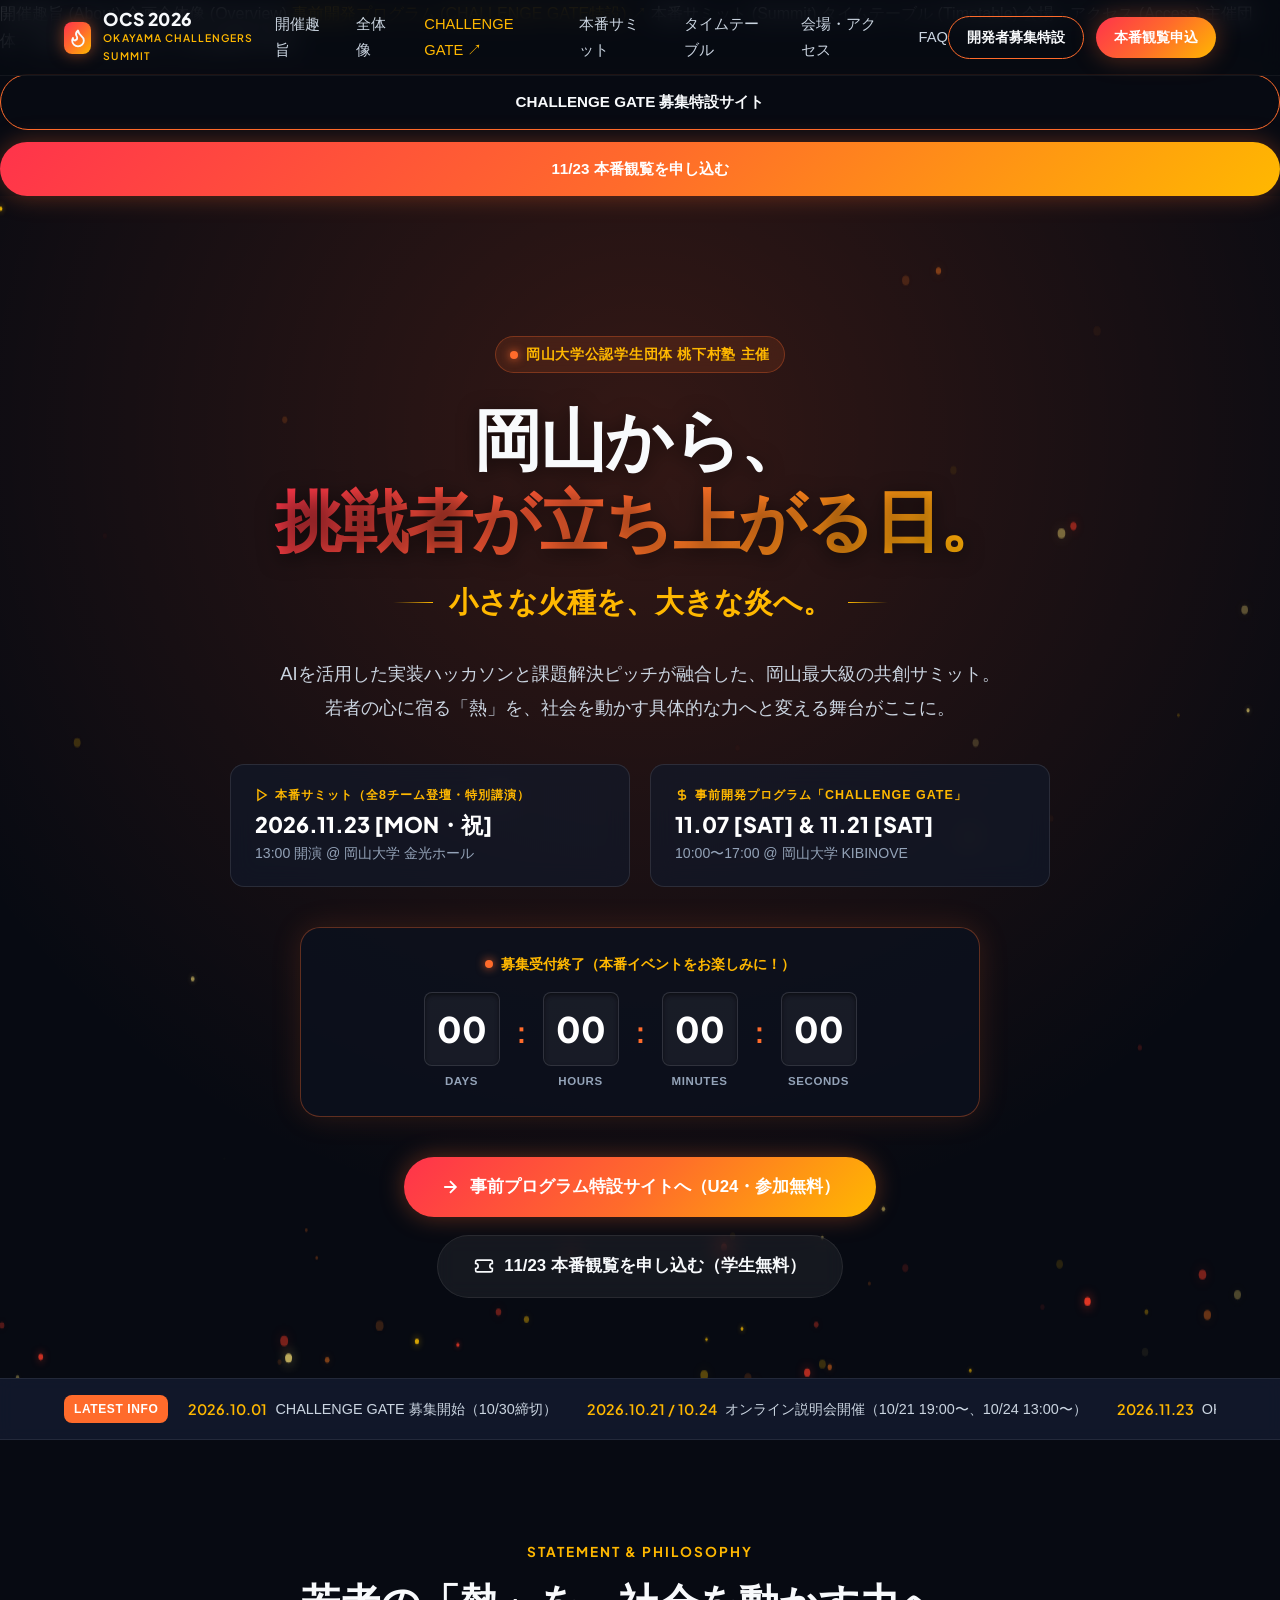
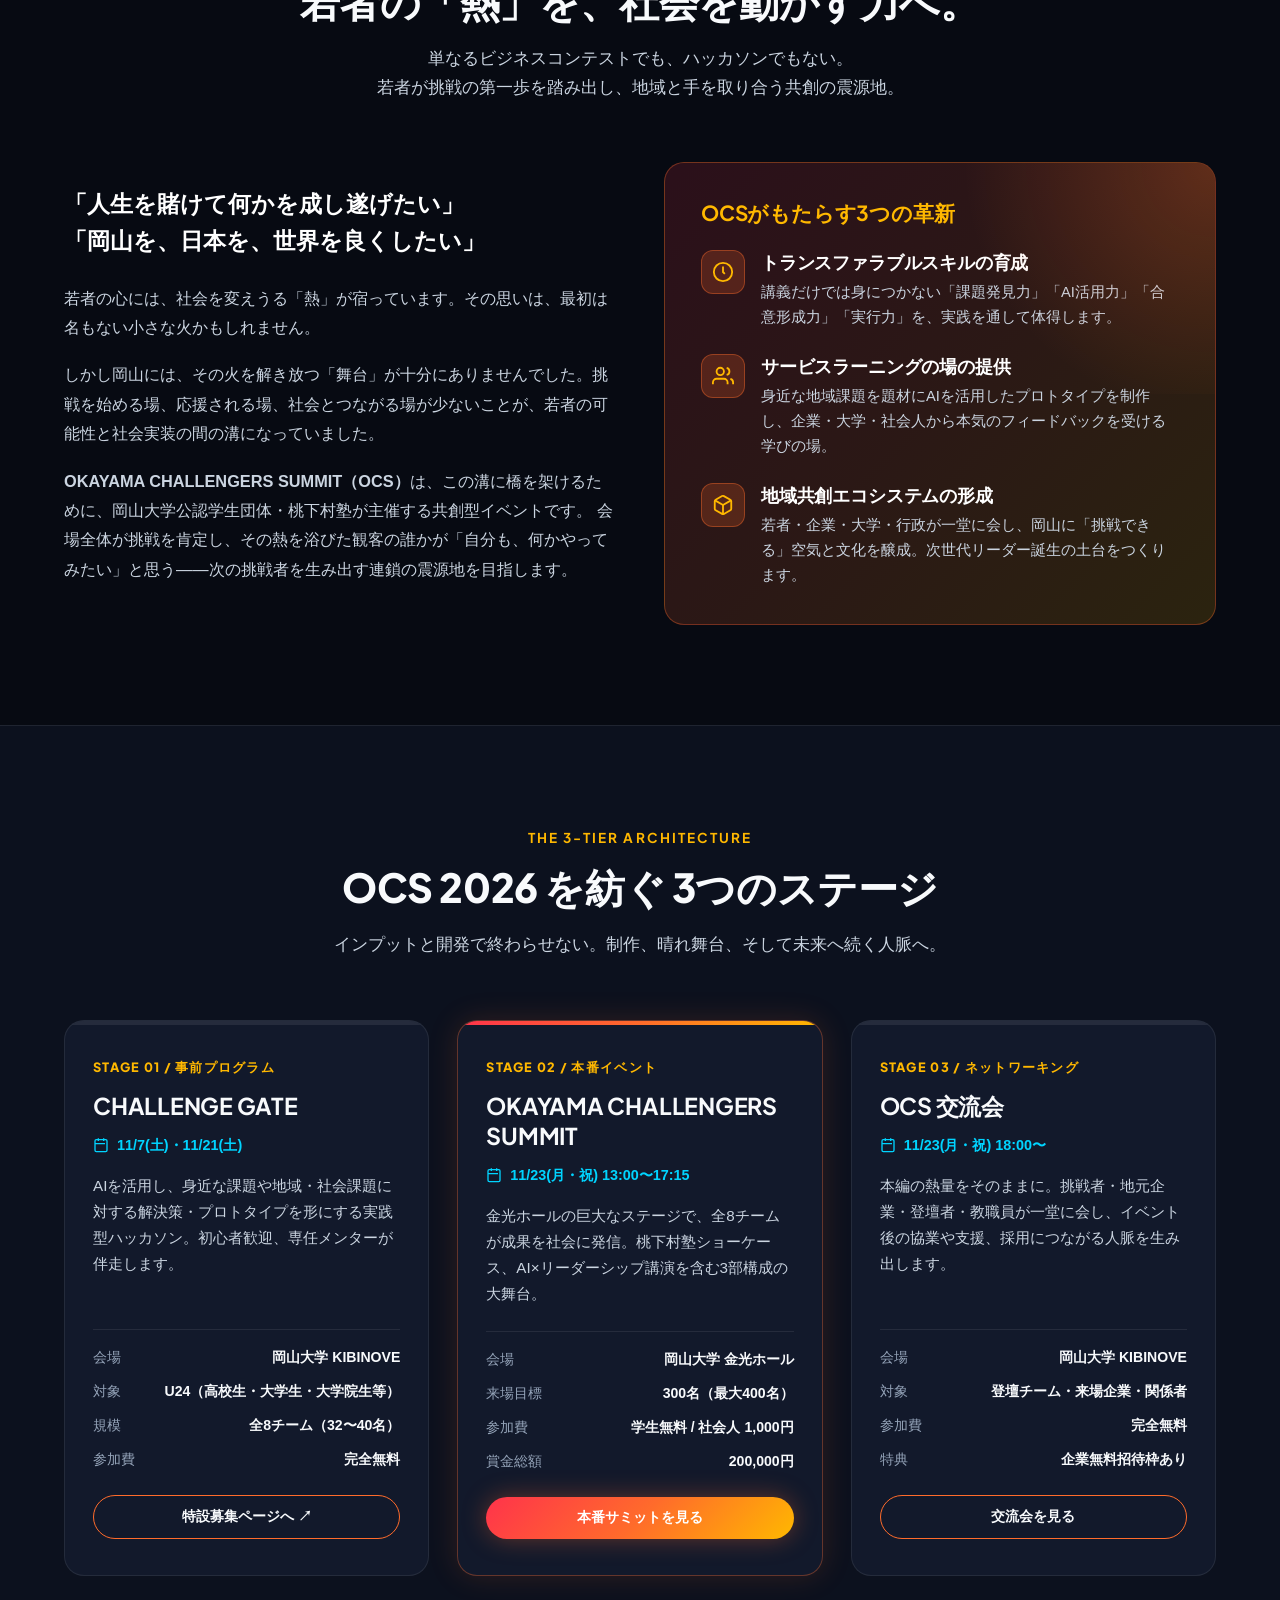
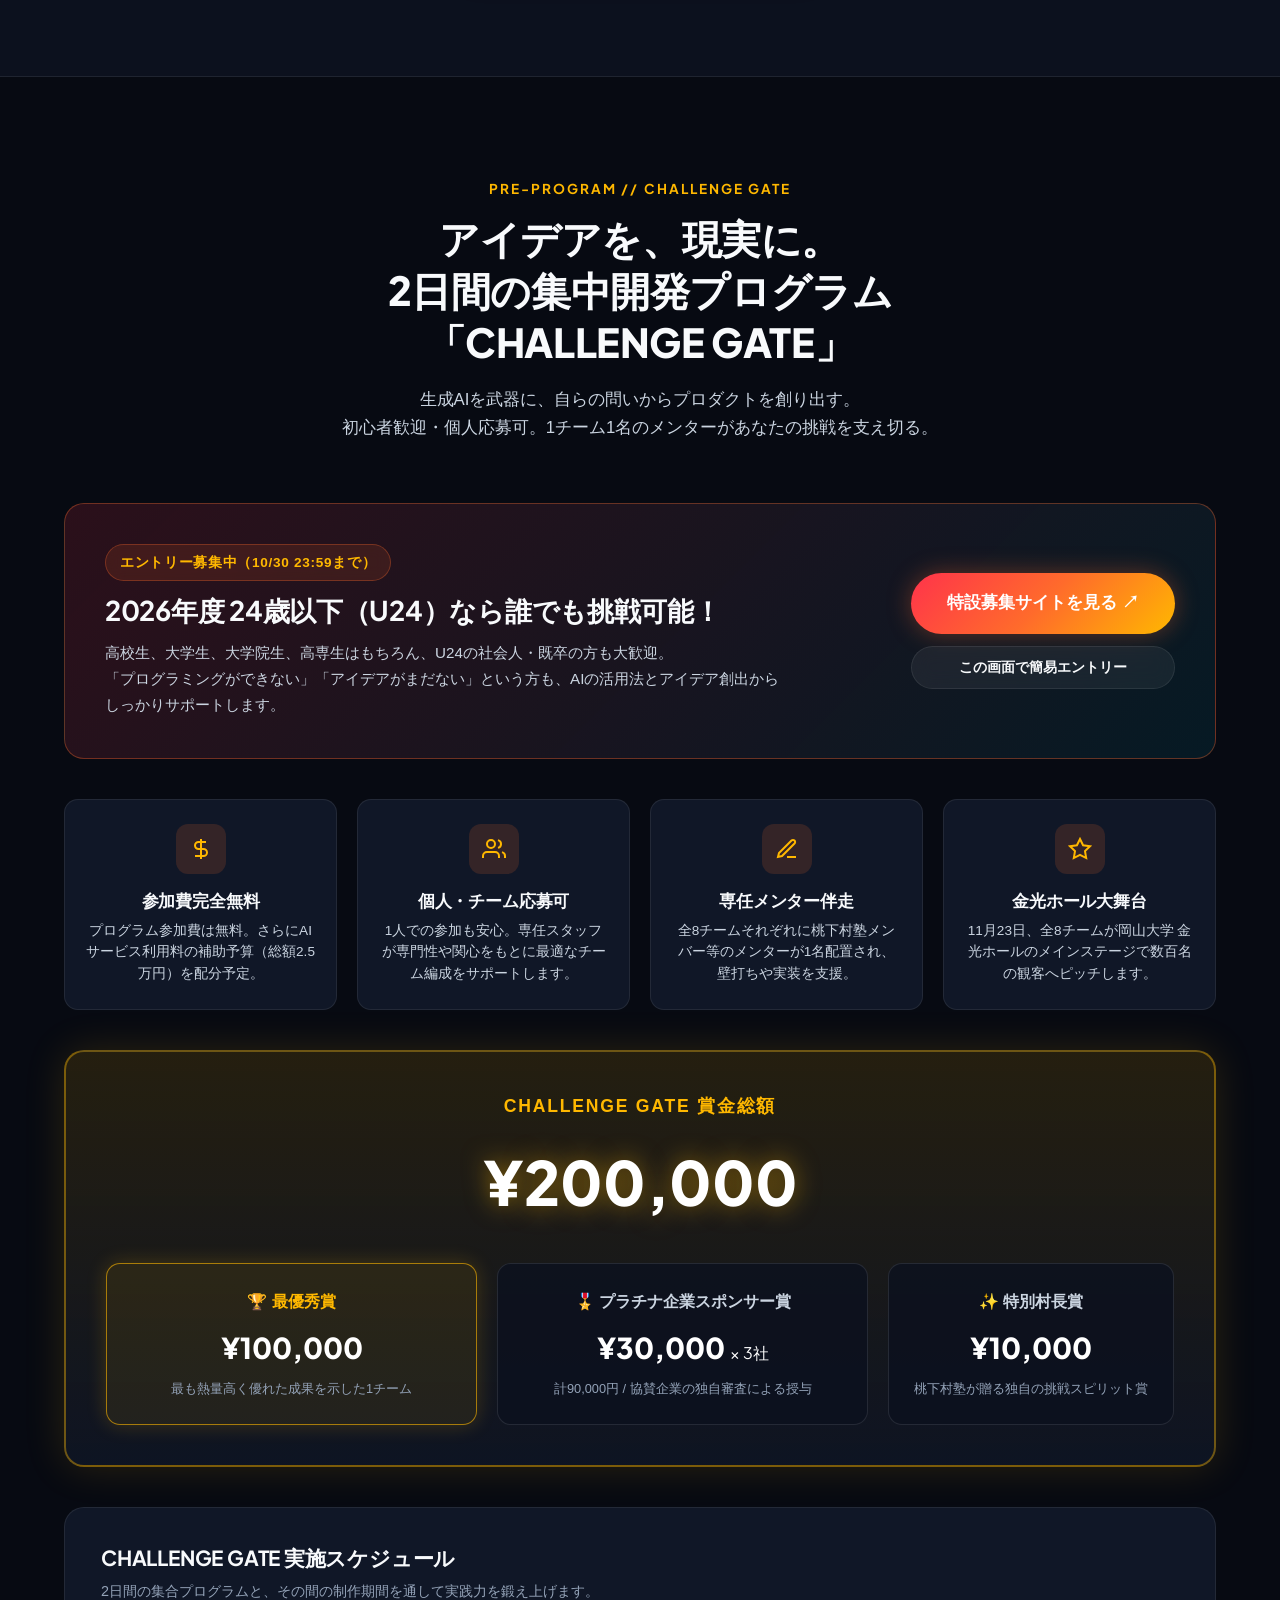
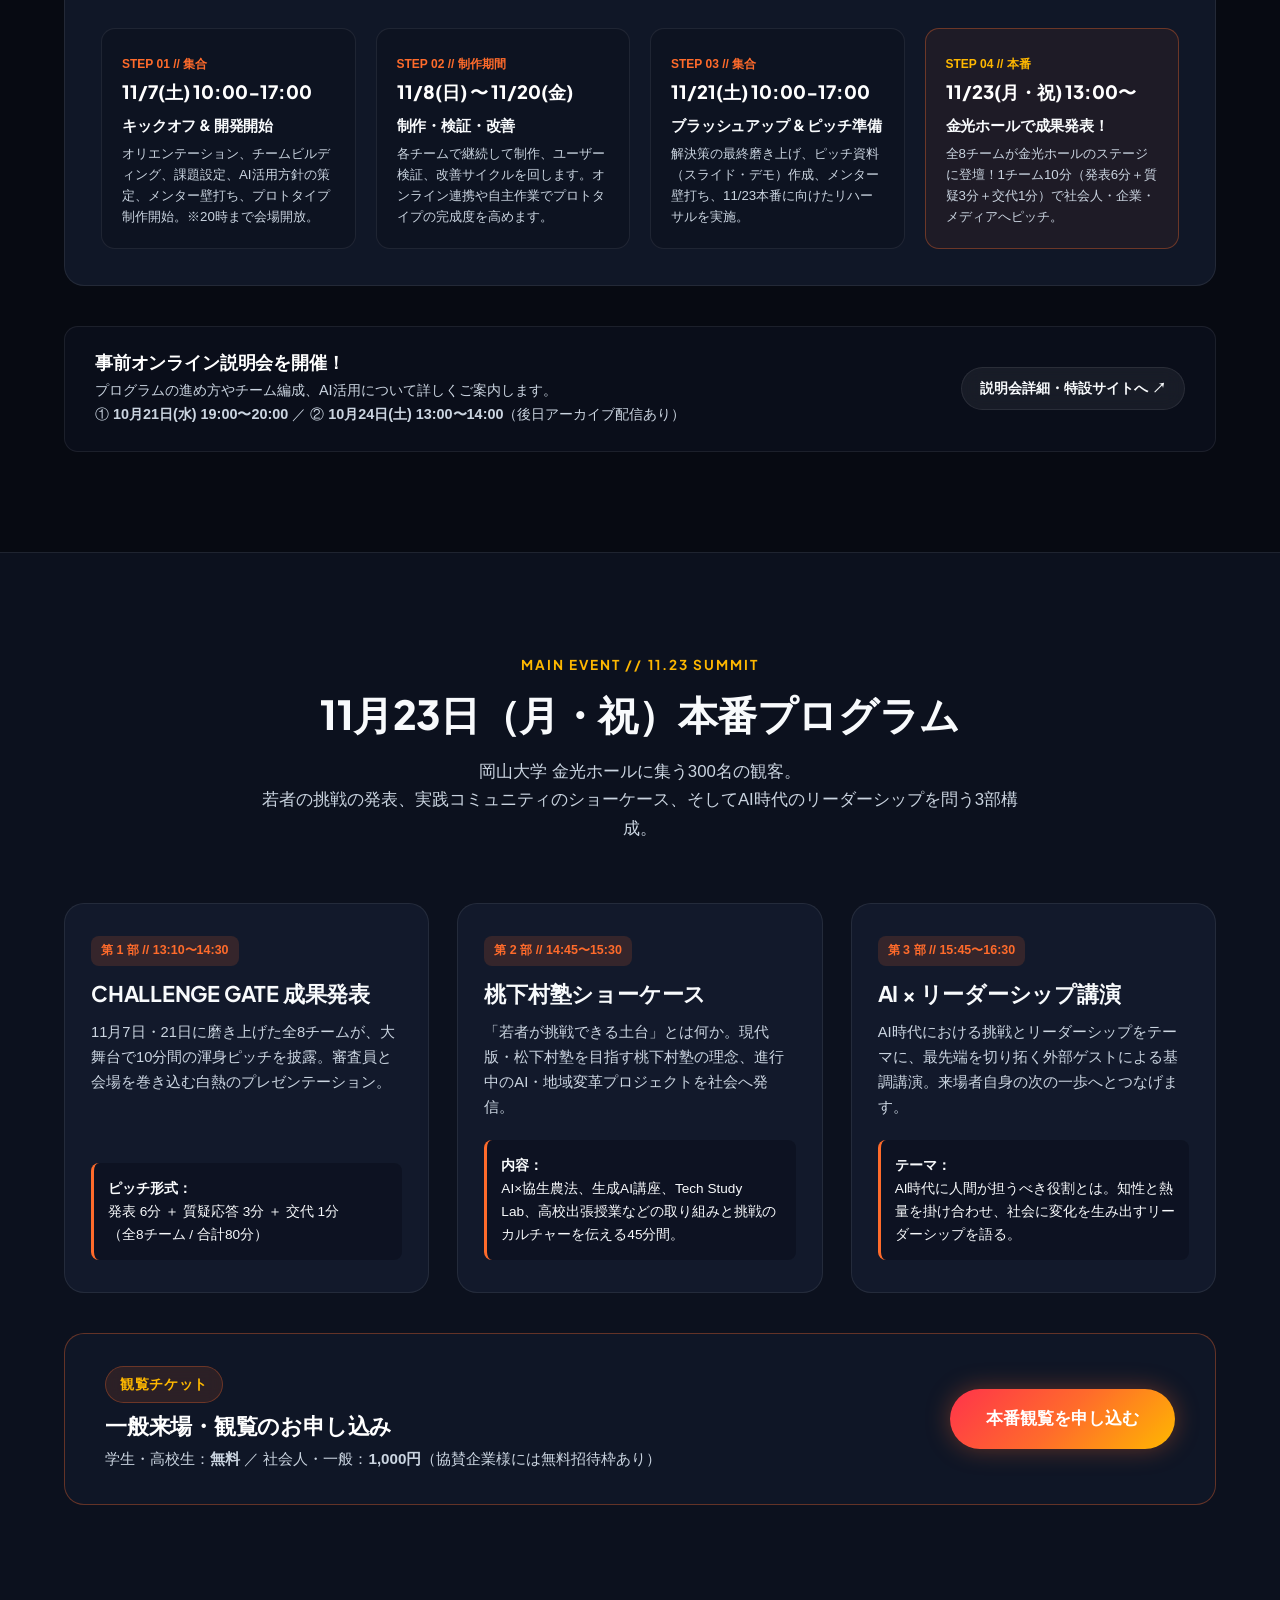
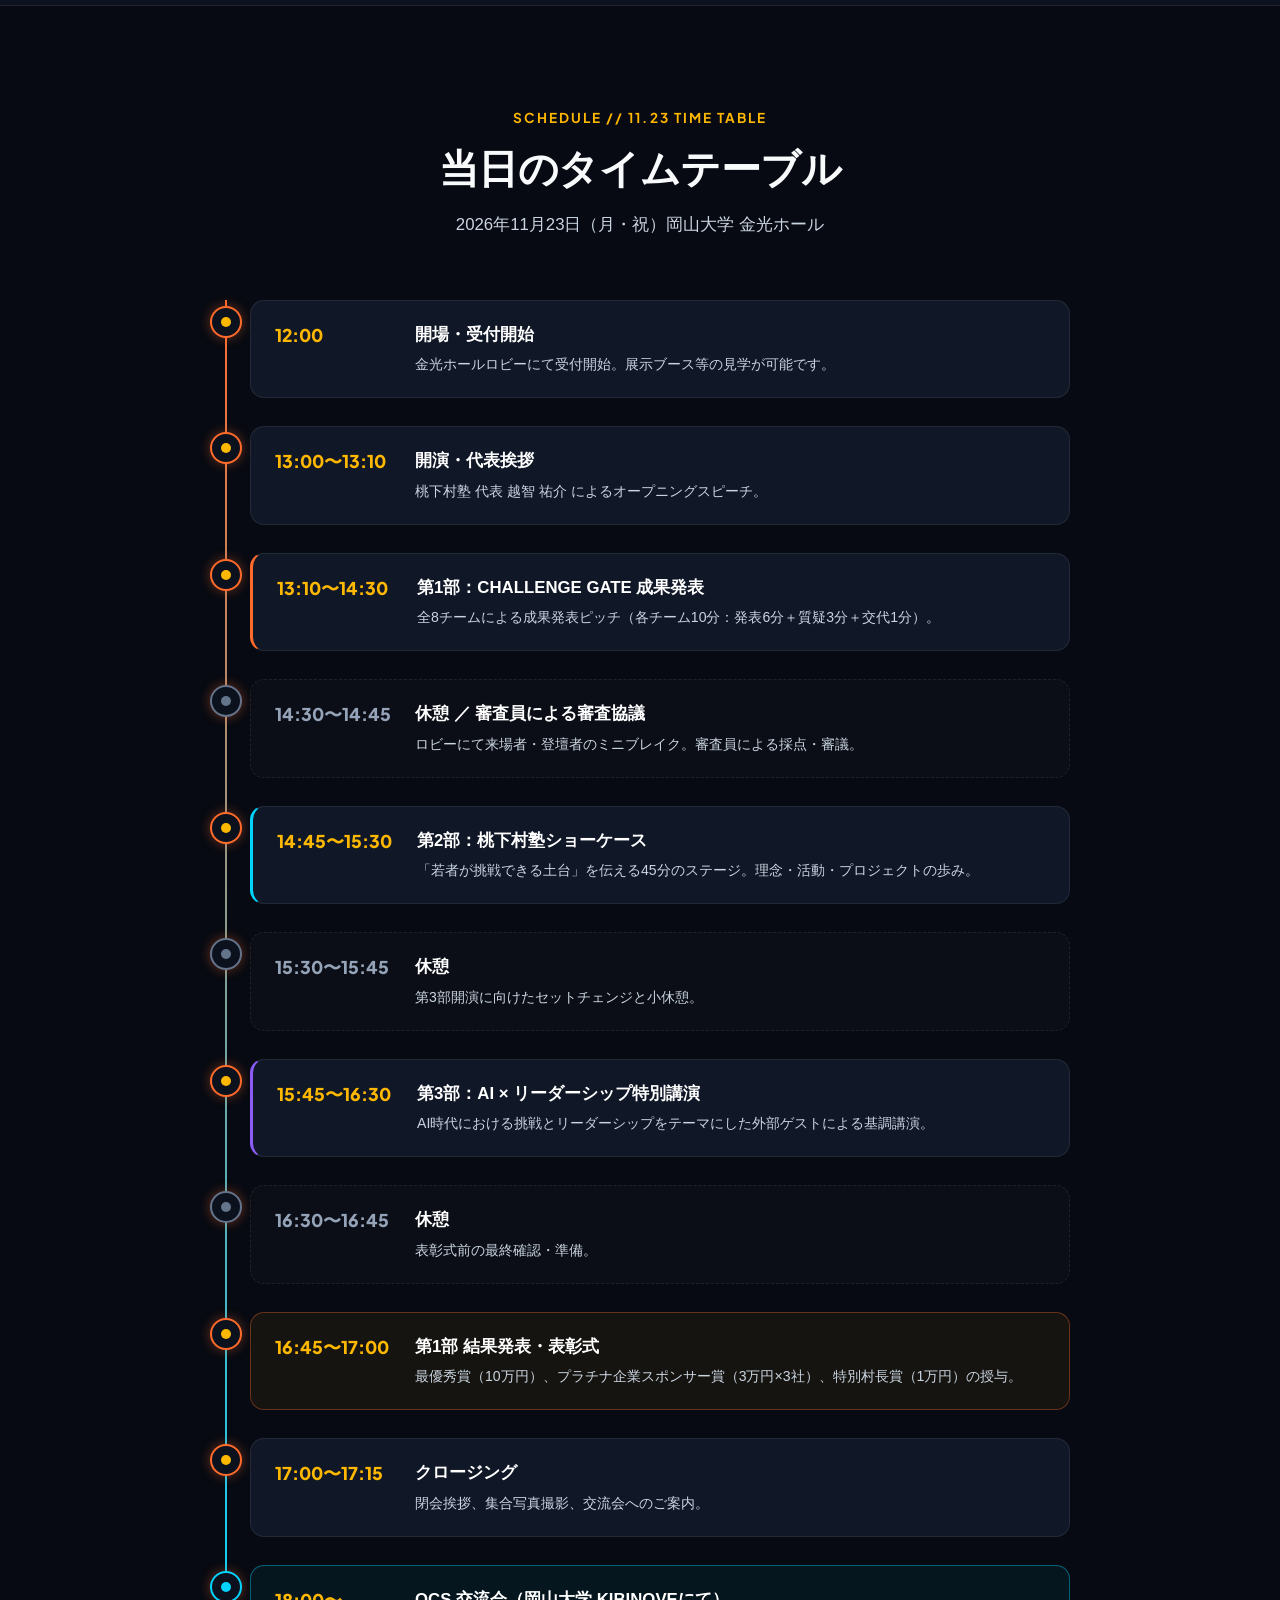
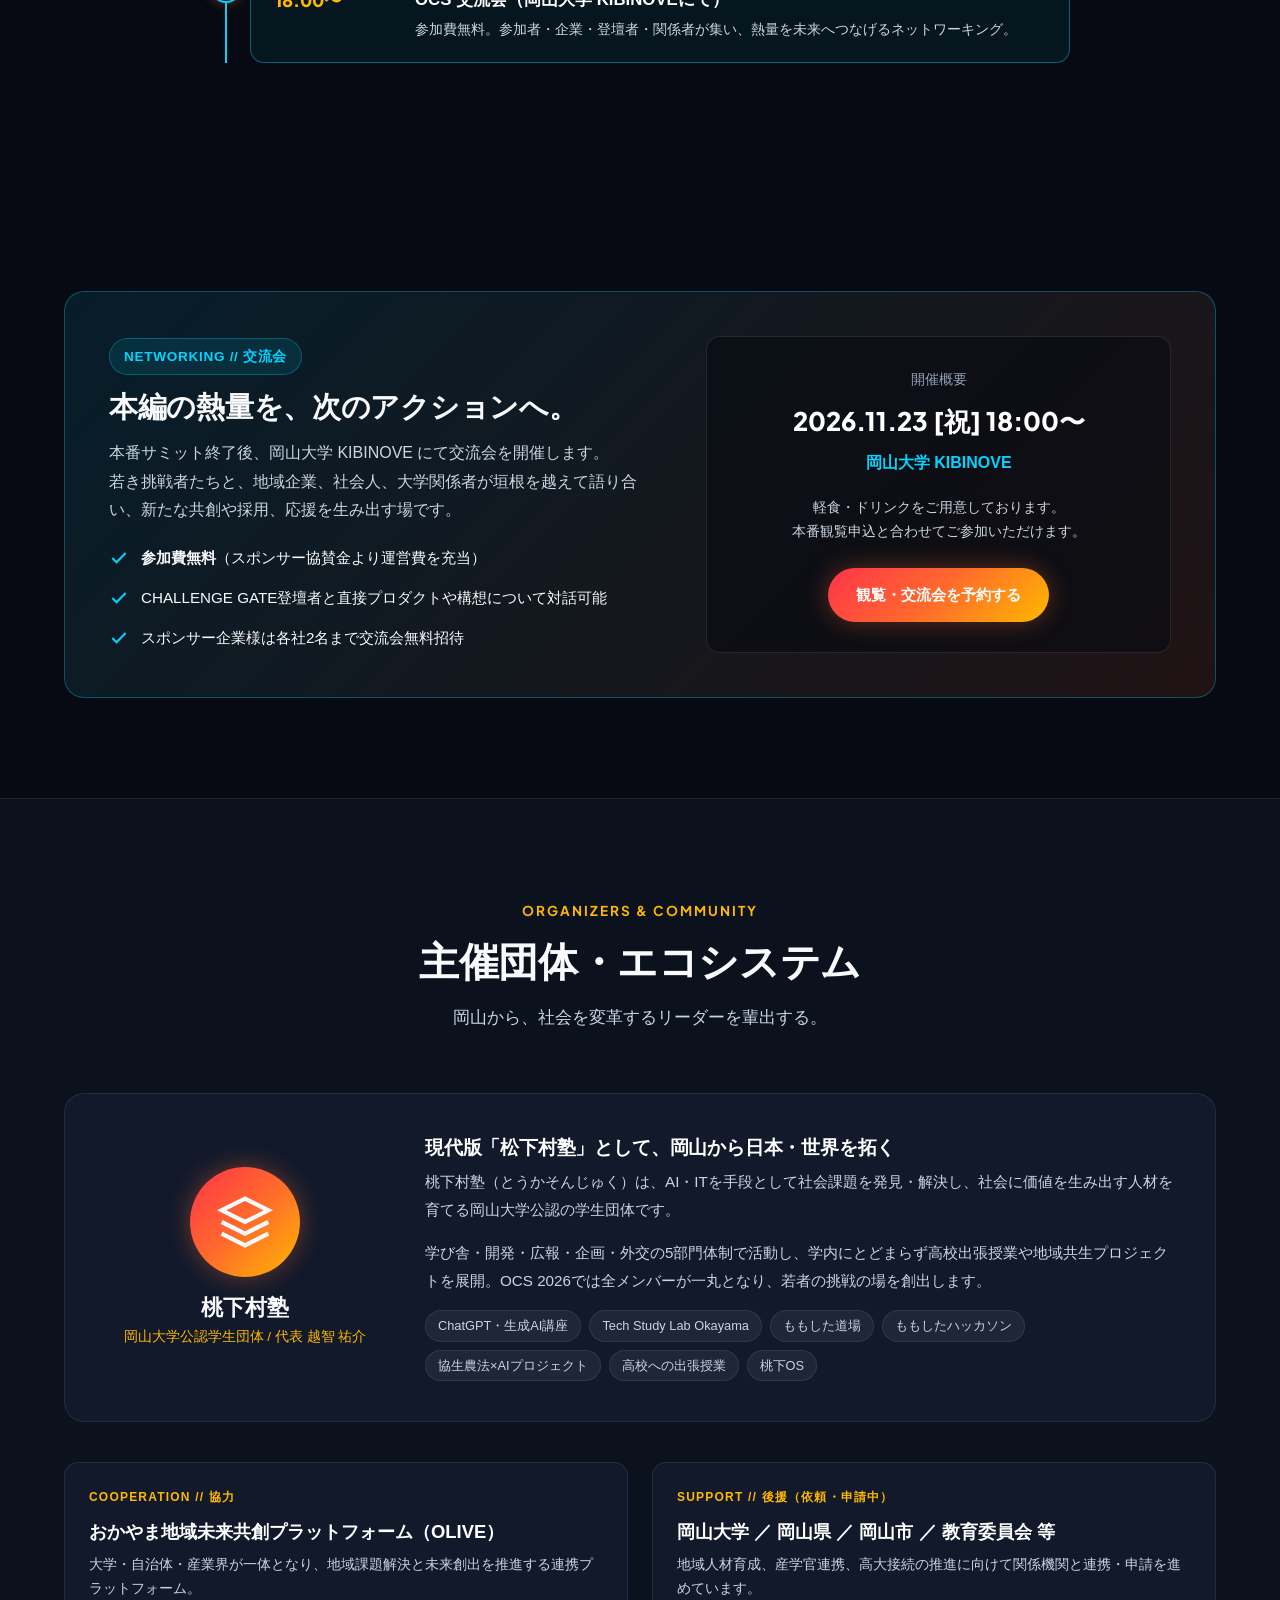
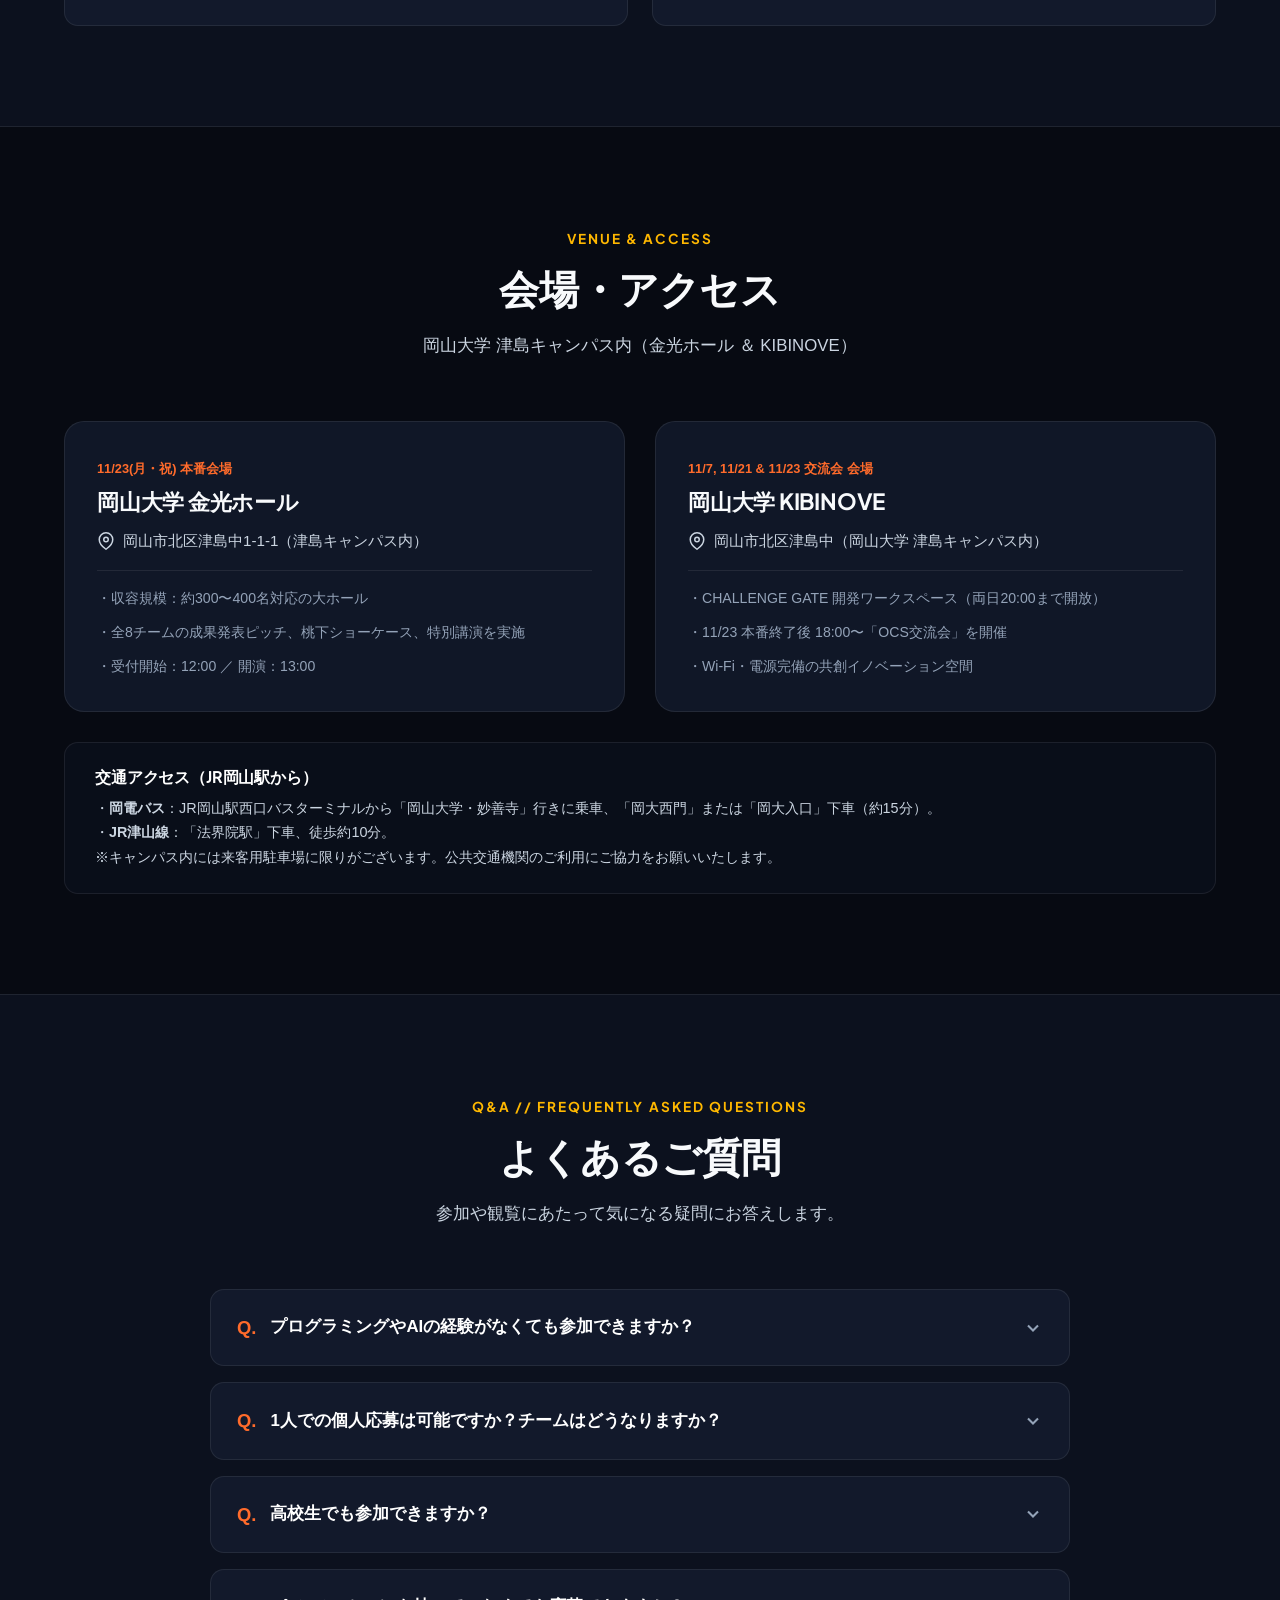
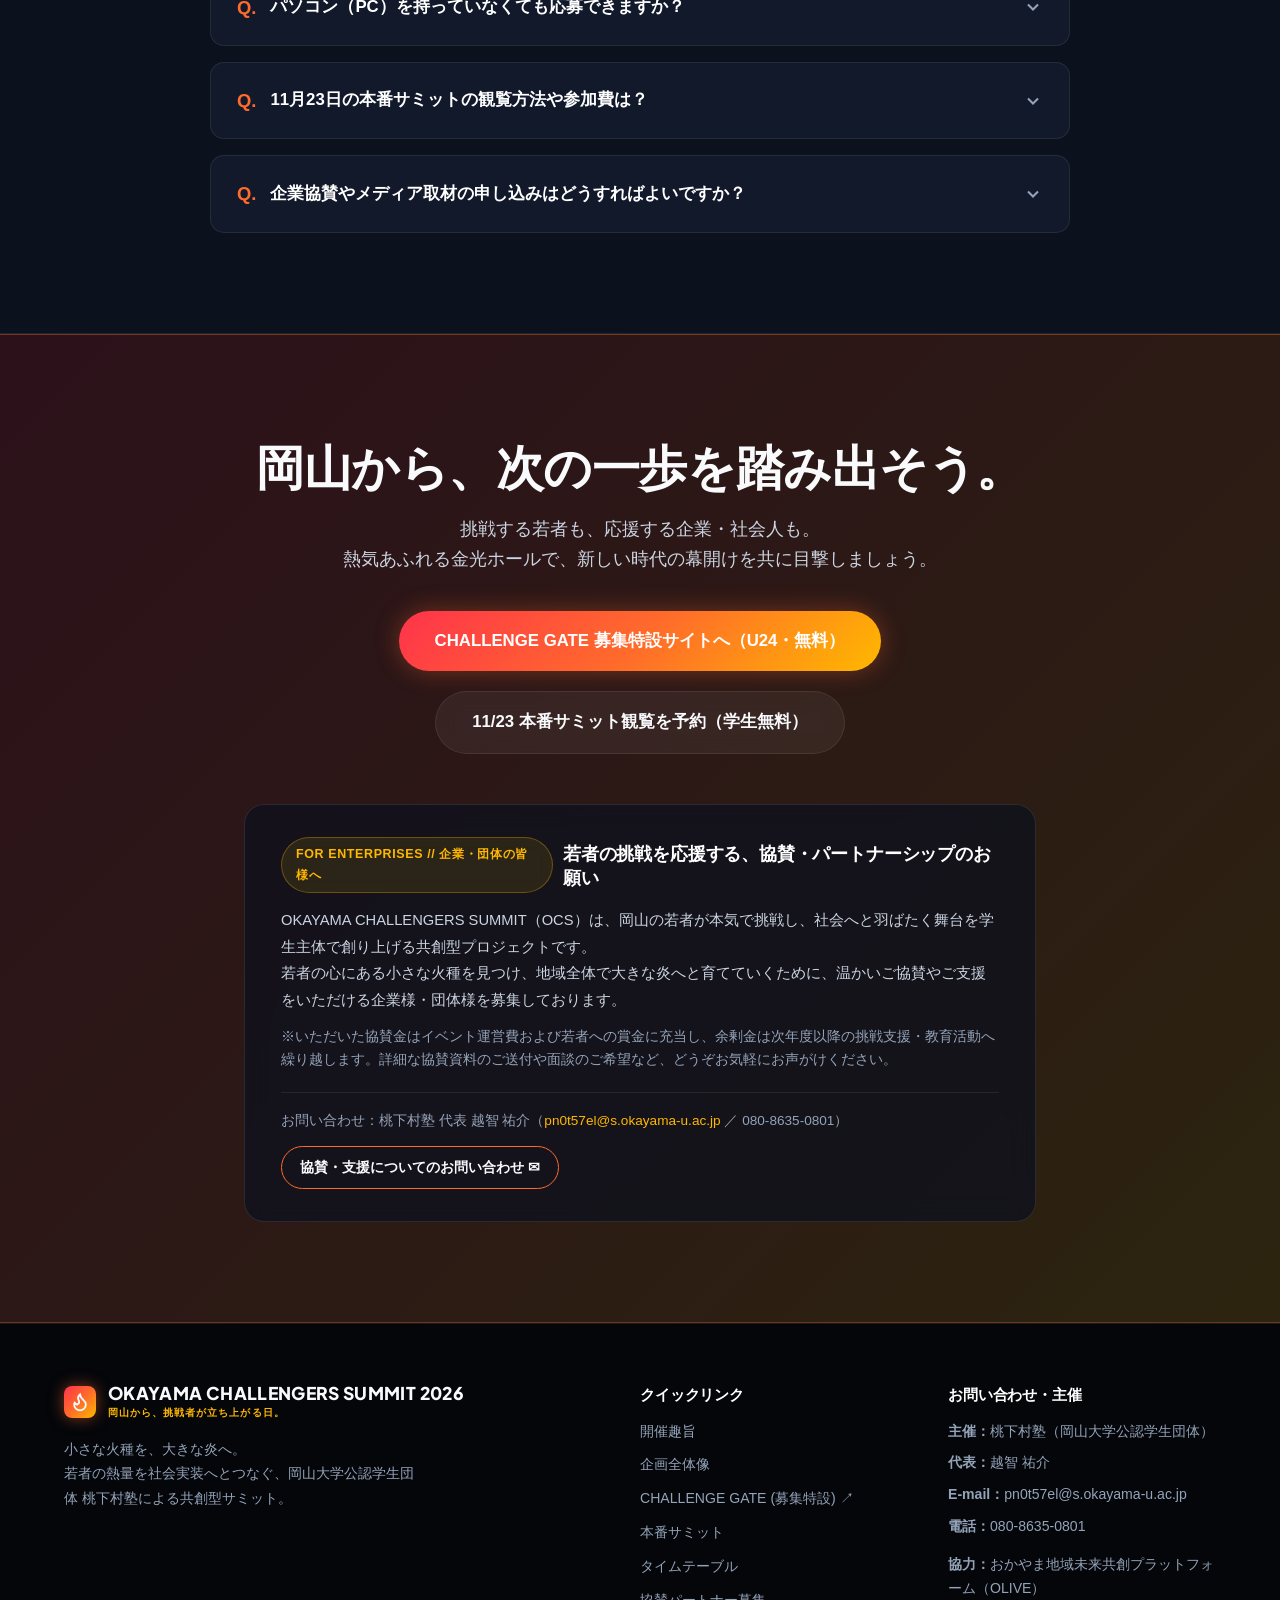
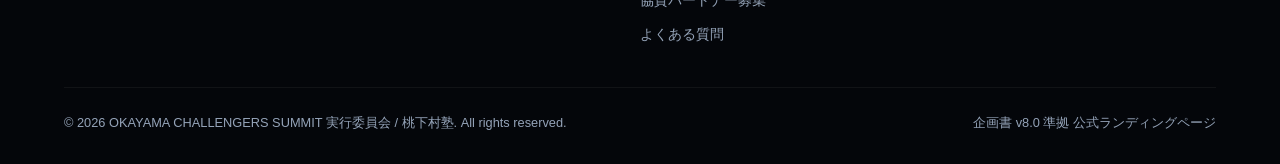
==== commit af9b2bfe: "refactor: Remove evaluation criteria section from main OCS LP" ====
--- a/index.html
+++ b/index.html
@@ -934,29 +934,6 @@
             ※キャンパス内には来客用駐車場に限りがございます。公共交通機関のご利用にご協力をお願いいたします。
           </p>
         </div>
-
-        <!-- Google Map (金光ホール) -->
-        <div class="venue-map-wrapper" style="margin-top: 30px; border-radius: var(--radius-lg); overflow: hidden; border: 1px solid var(--border-subtle); box-shadow: var(--shadow-md);">
-          <div style="background: rgba(18, 25, 42, 0.85); padding: 14px 24px; display: flex; align-items: center; justify-content: space-between; flex-wrap: wrap; gap: 12px; border-bottom: 1px solid var(--border-subtle);">
-            <div style="display: flex; align-items: center; gap: 8px; font-weight: 700; color: #fff; font-size: 0.95rem;">
-              <svg width="18" height="18" viewBox="0 0 24 24" fill="none" stroke="var(--flame-orange)" stroke-width="2.5"><path d="M21 10c0 7-9 13-9 13s-9-6-9-13a9 9 0 0 1 18 0z"></path><circle cx="12" cy="10" r="3"></circle></svg>
-              <span>岡山大学 金光ホール（創立五十周年記念館）周辺地図</span>
-            </div>
-            <a href="https://maps.google.com/?q=岡山大学+創立五十周年記念館+金光ホール" target="_blank" rel="noopener noreferrer" style="color: var(--accent-cyan); font-size: 0.85rem; display: inline-flex; align-items: center; gap: 4px; text-decoration: underline;">
-              大きな地図（Googleマップ）で開く ↗
-            </a>
-          </div>
-          <iframe 
-            src="https://maps.google.com/maps?q=岡山大学+創立五十周年記念館&t=&z=16&ie=UTF8&iwloc=&output=embed" 
-            width="100%" 
-            height="380" 
-            style="border:0; display: block;" 
-            allowfullscreen="" 
-            loading="lazy" 
-            referrerpolicy="no-referrer-when-downgrade"
-            title="岡山大学 金光ホール アクセスマップ">
-          </iframe>
-        </div>
       </div>
     </section>
 
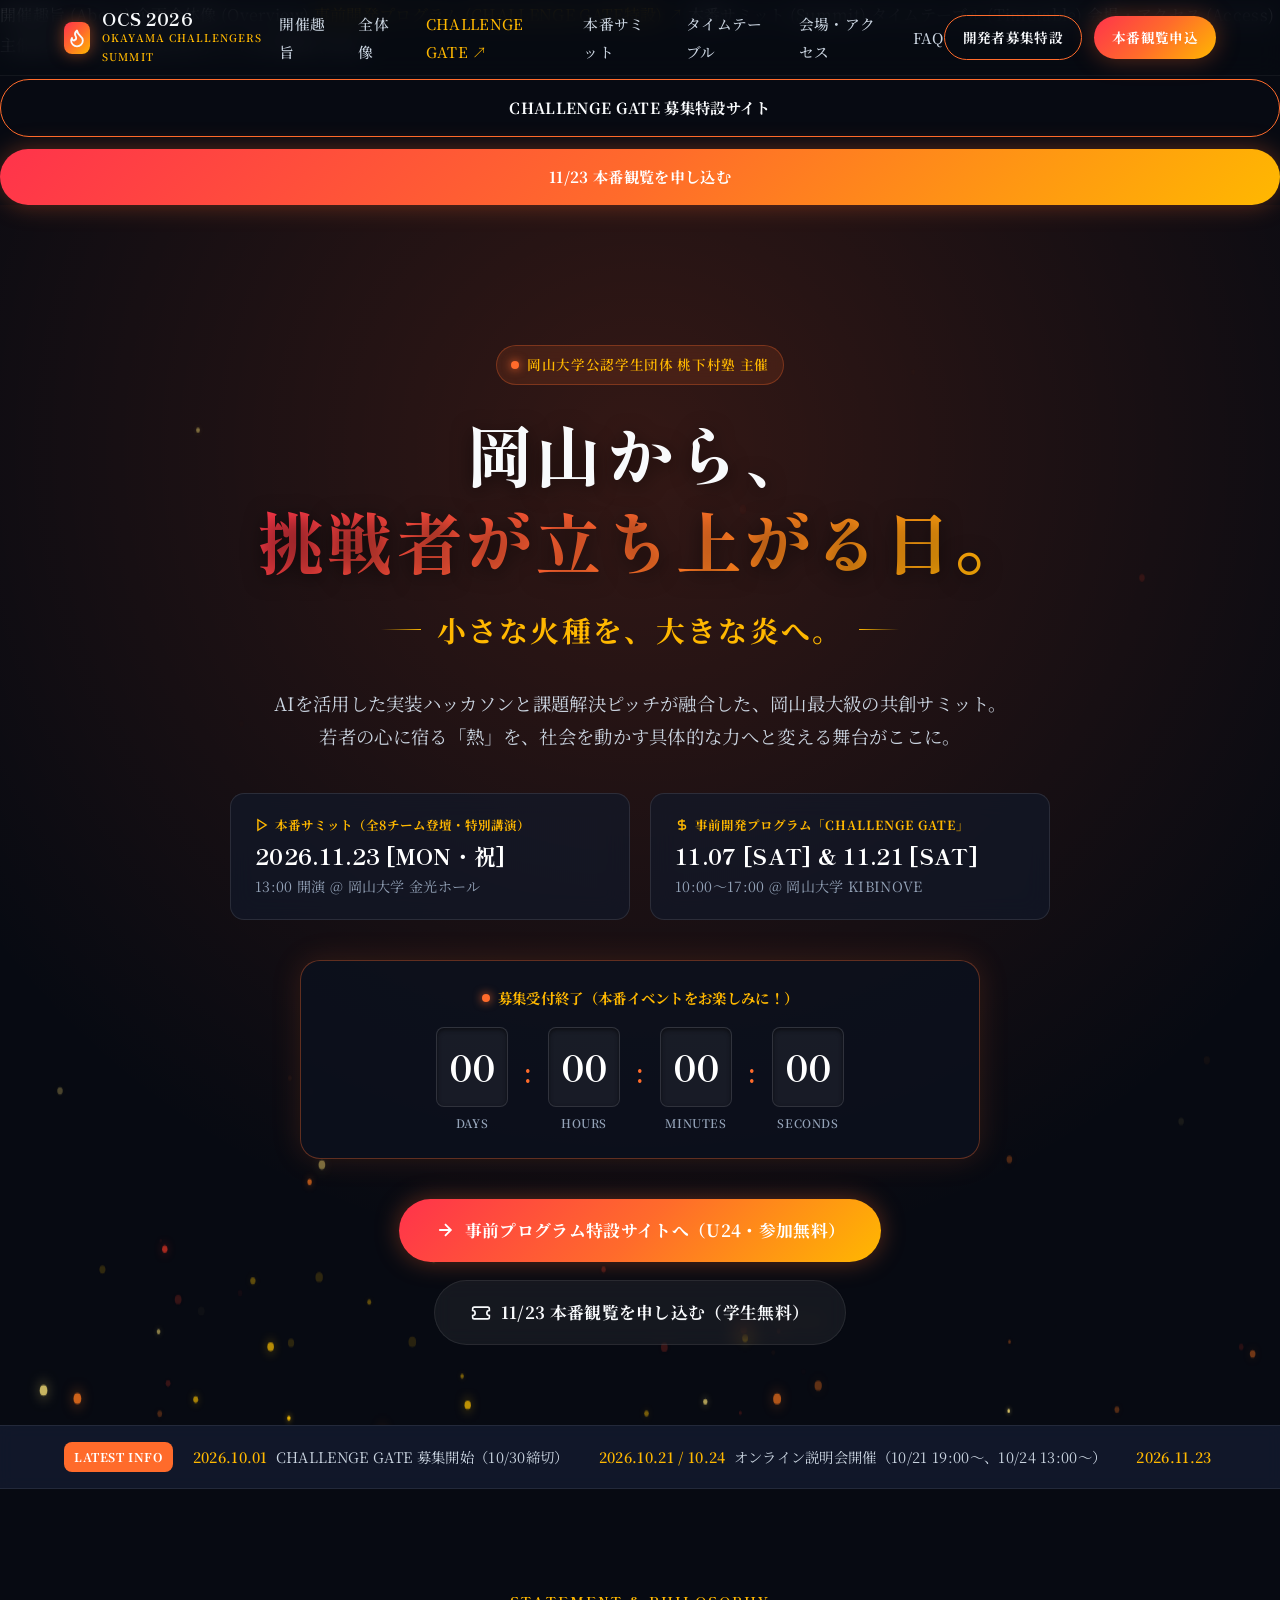
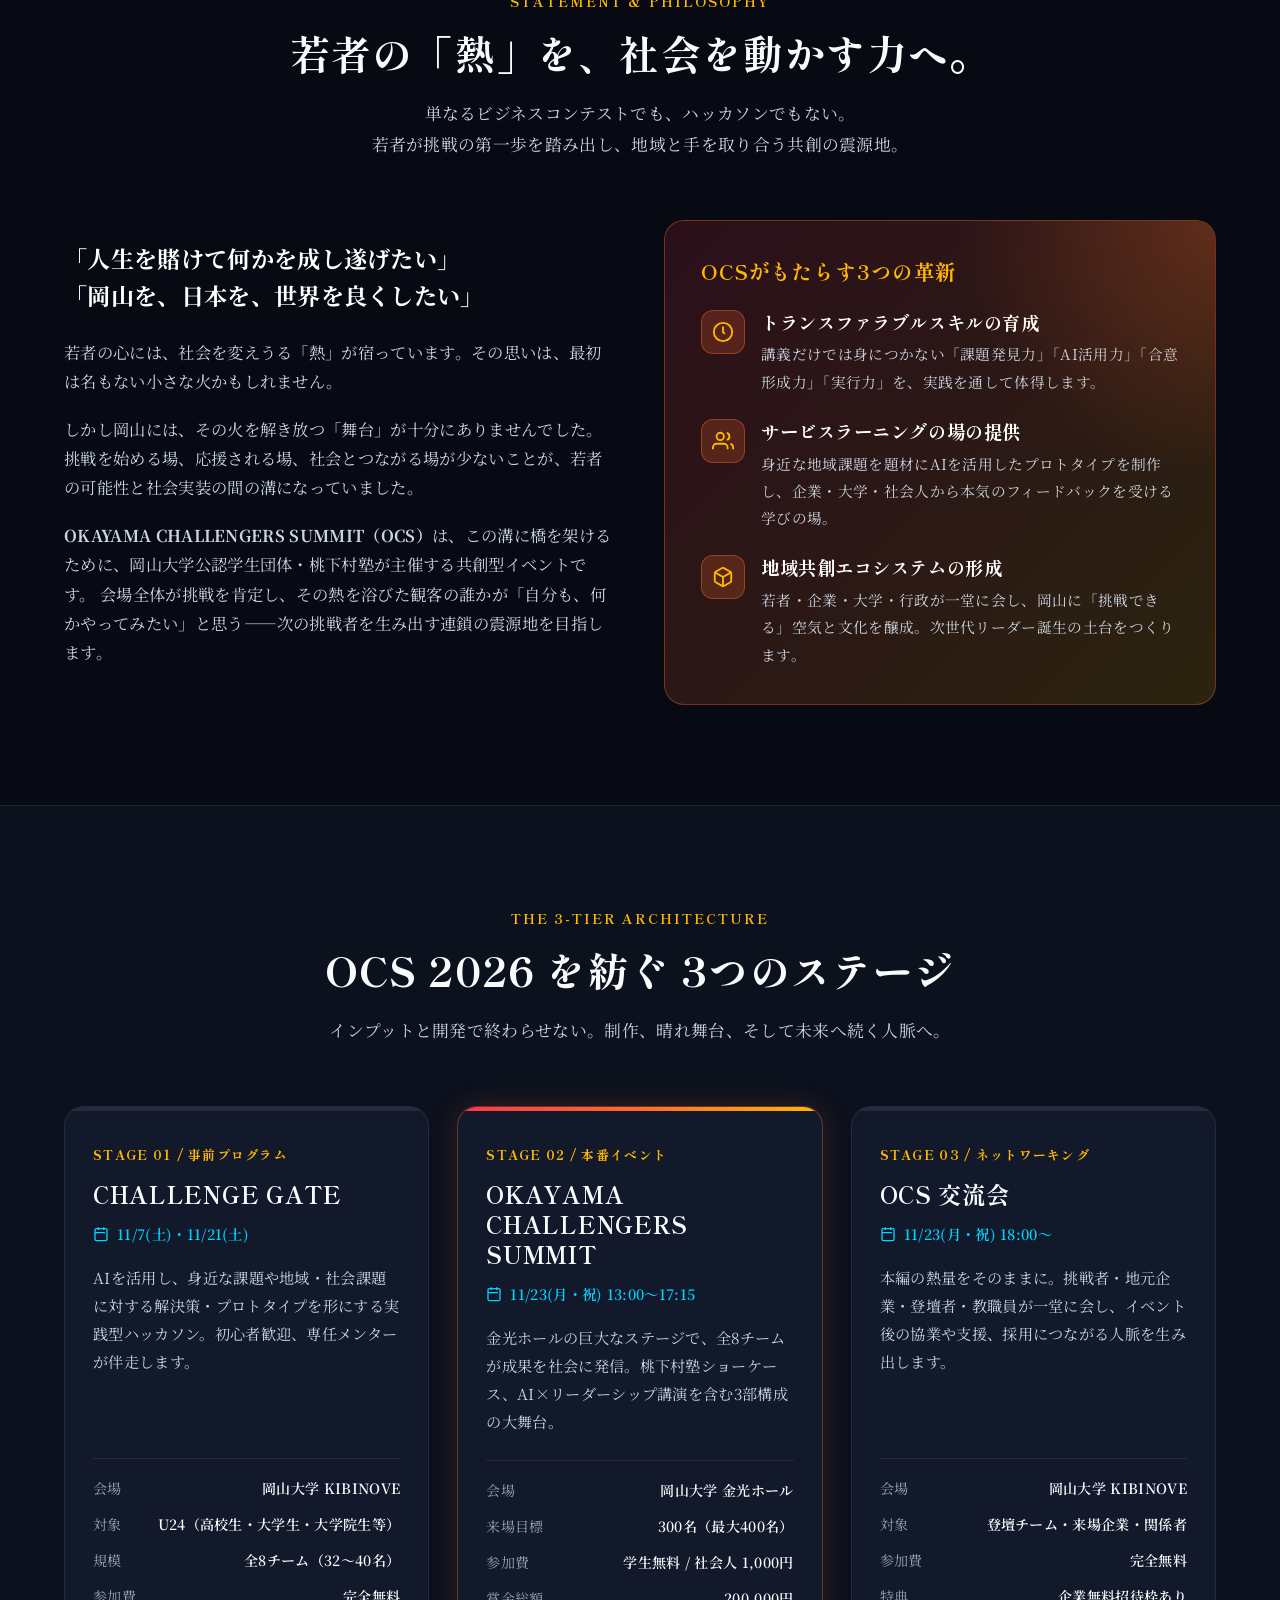
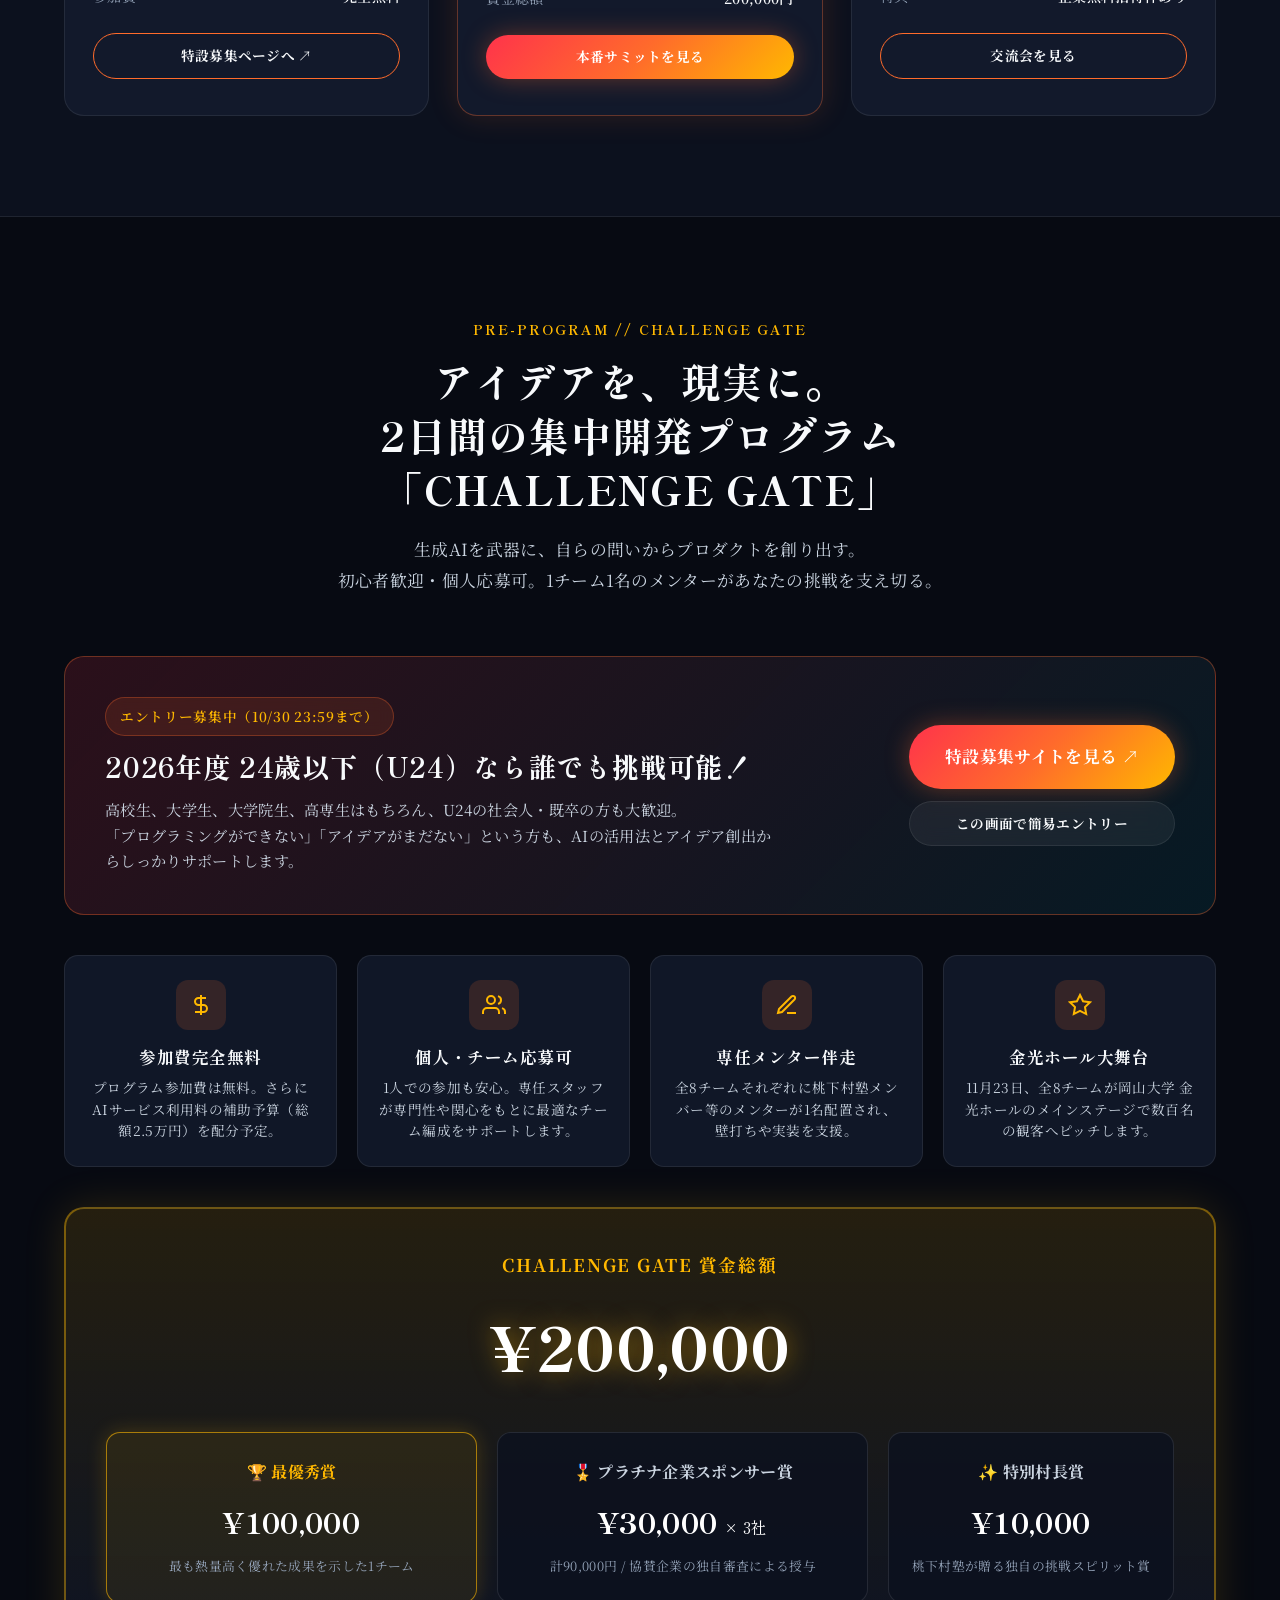
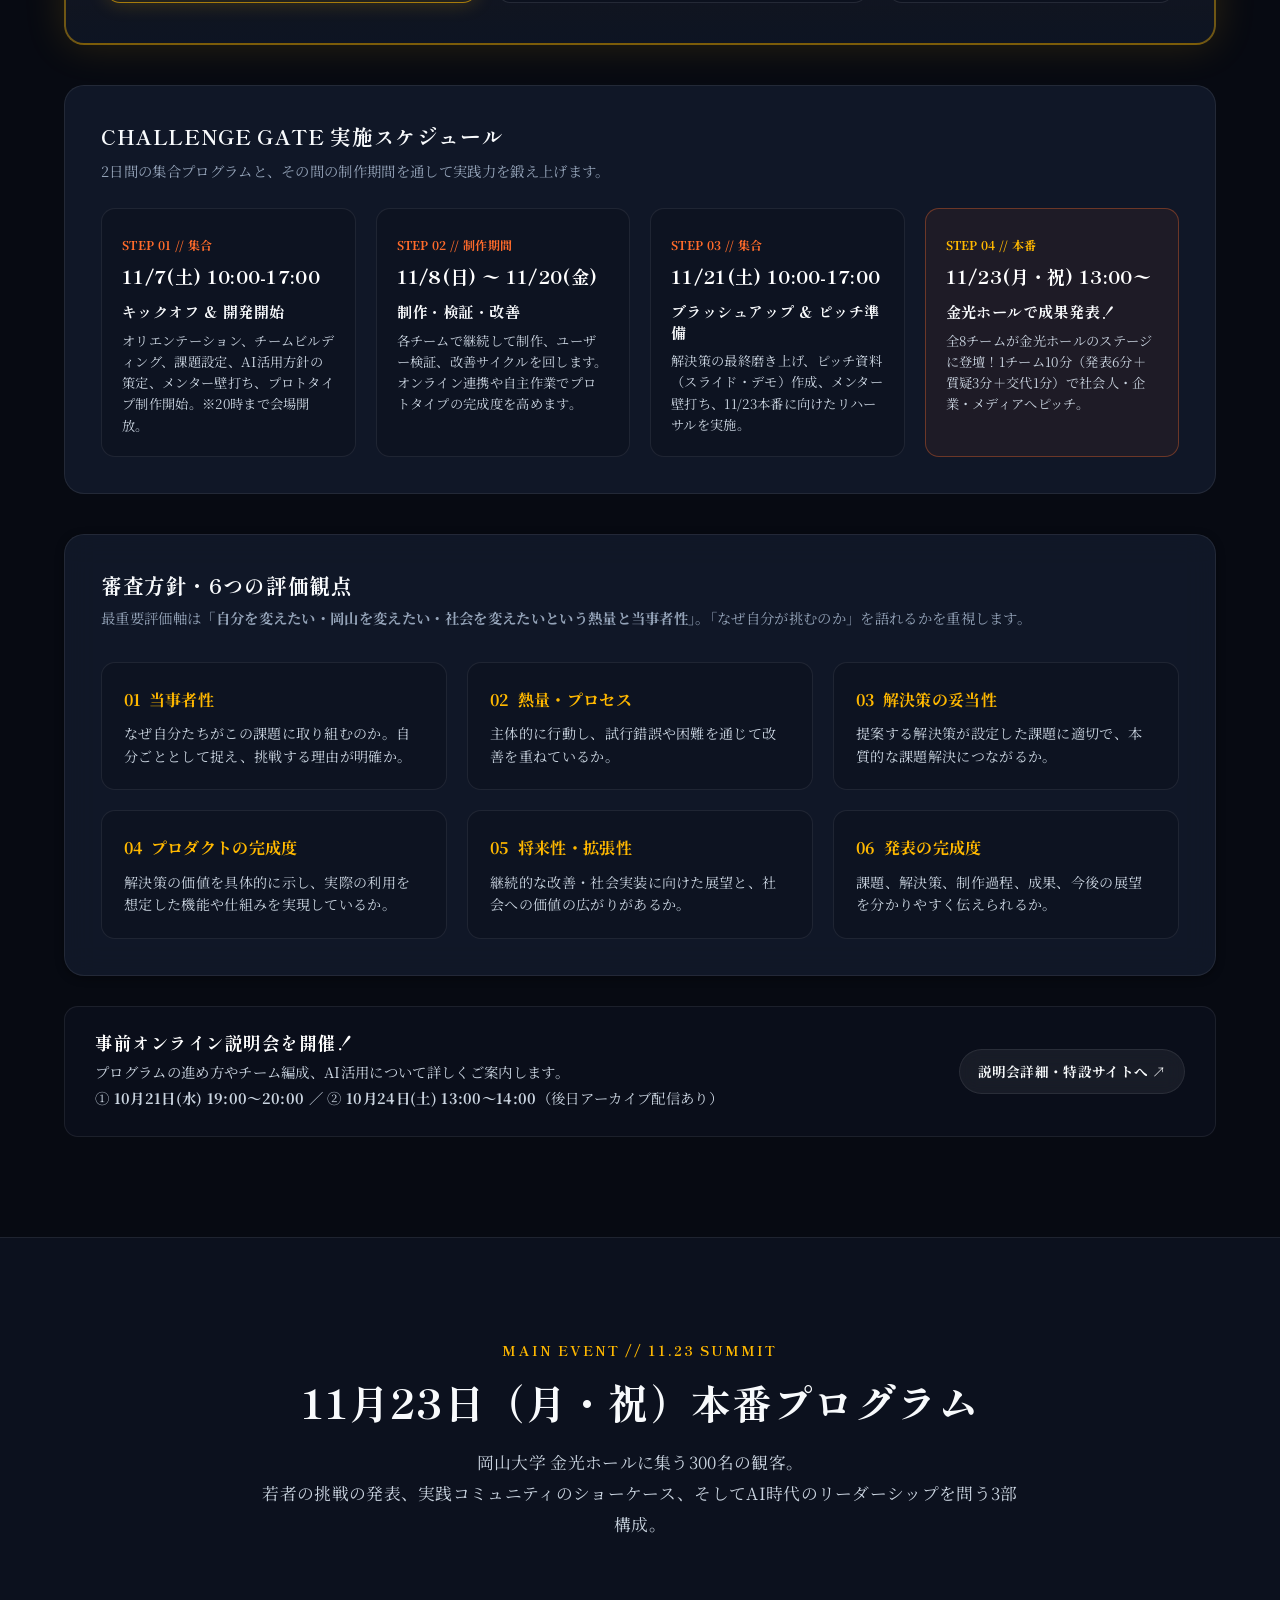
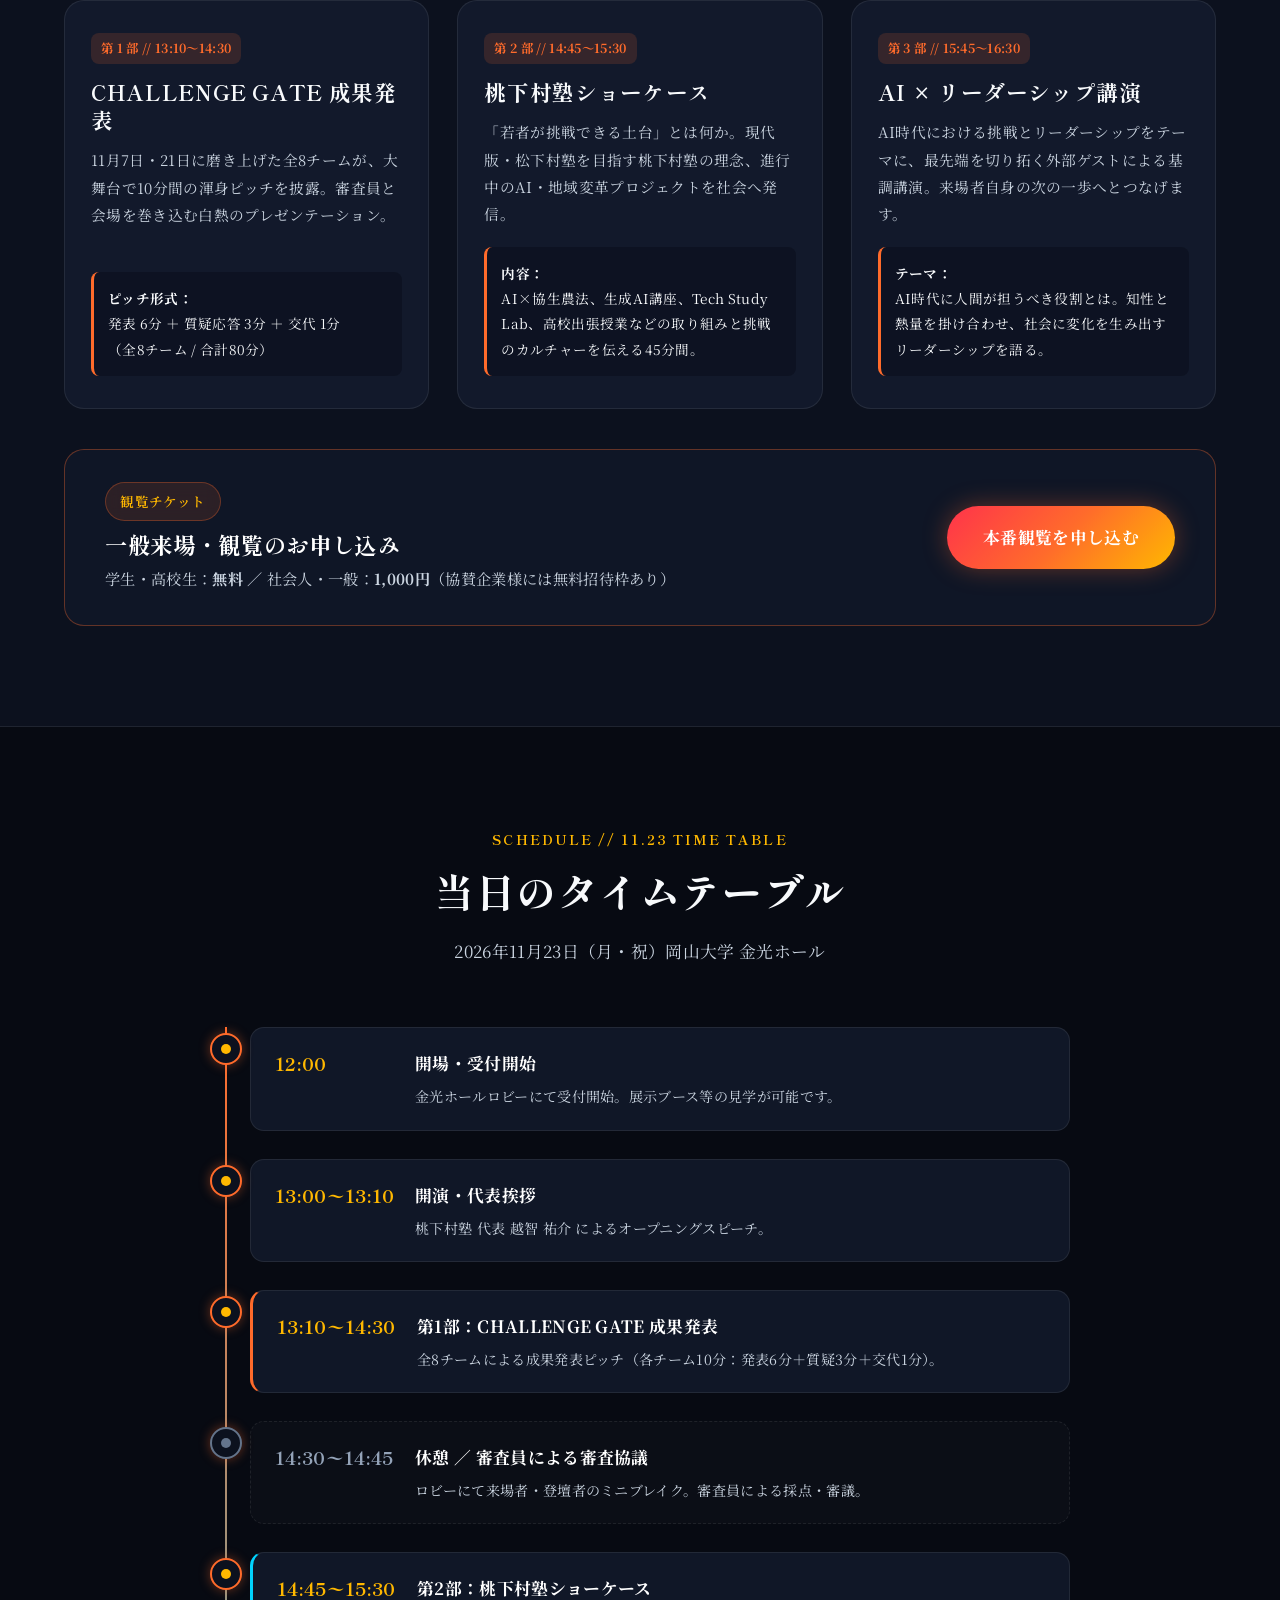
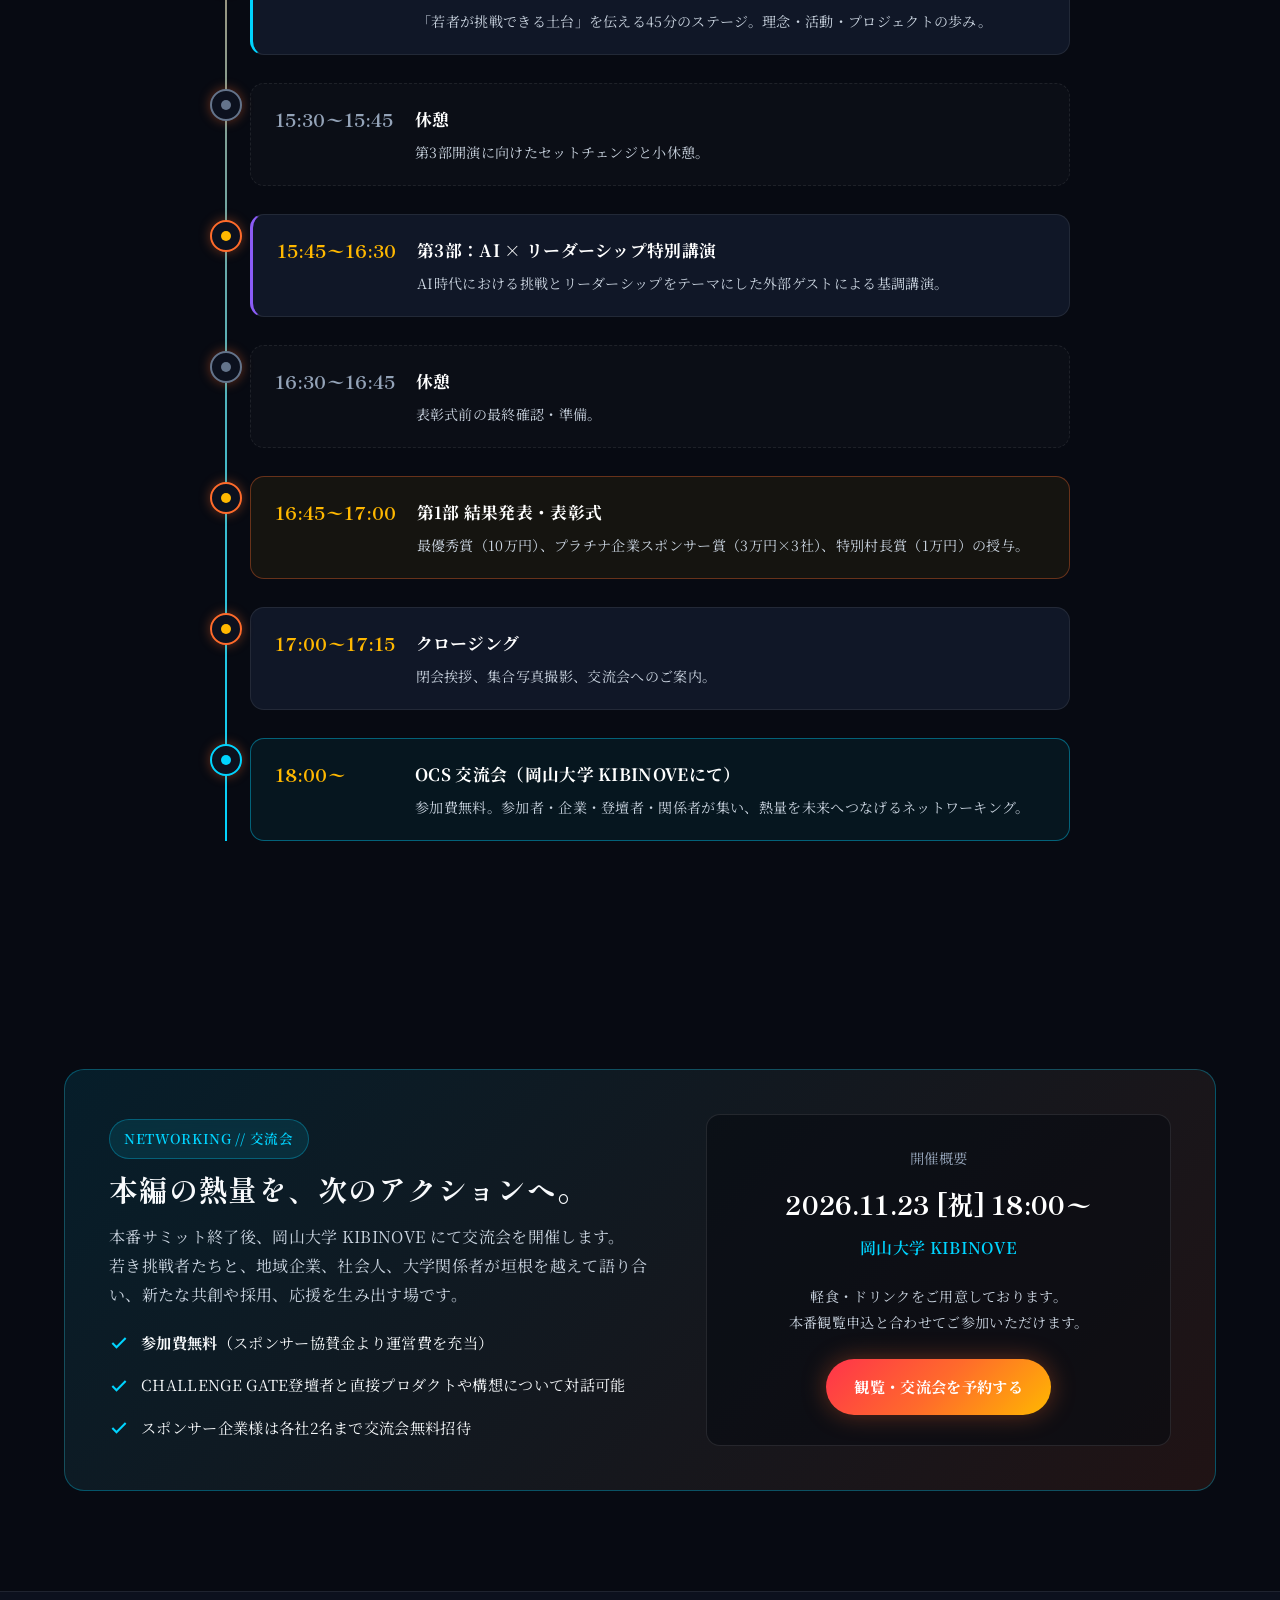
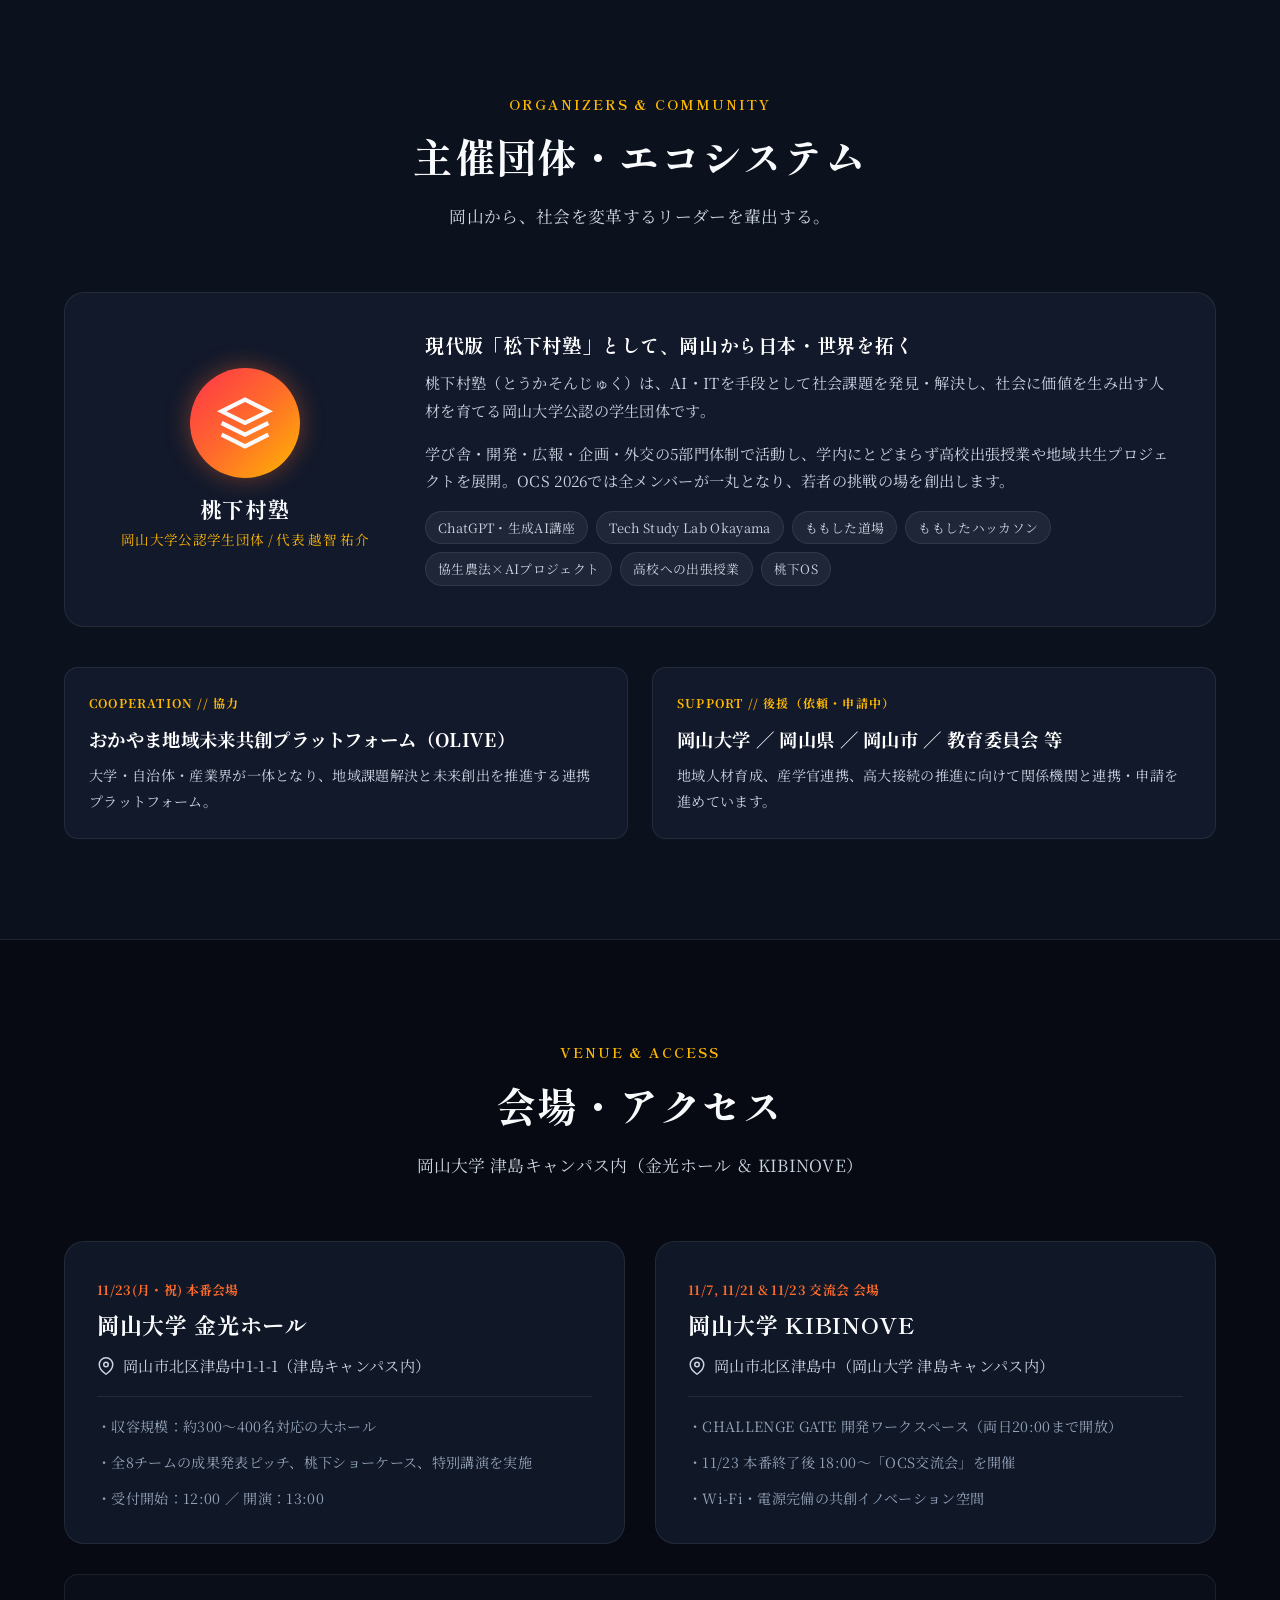
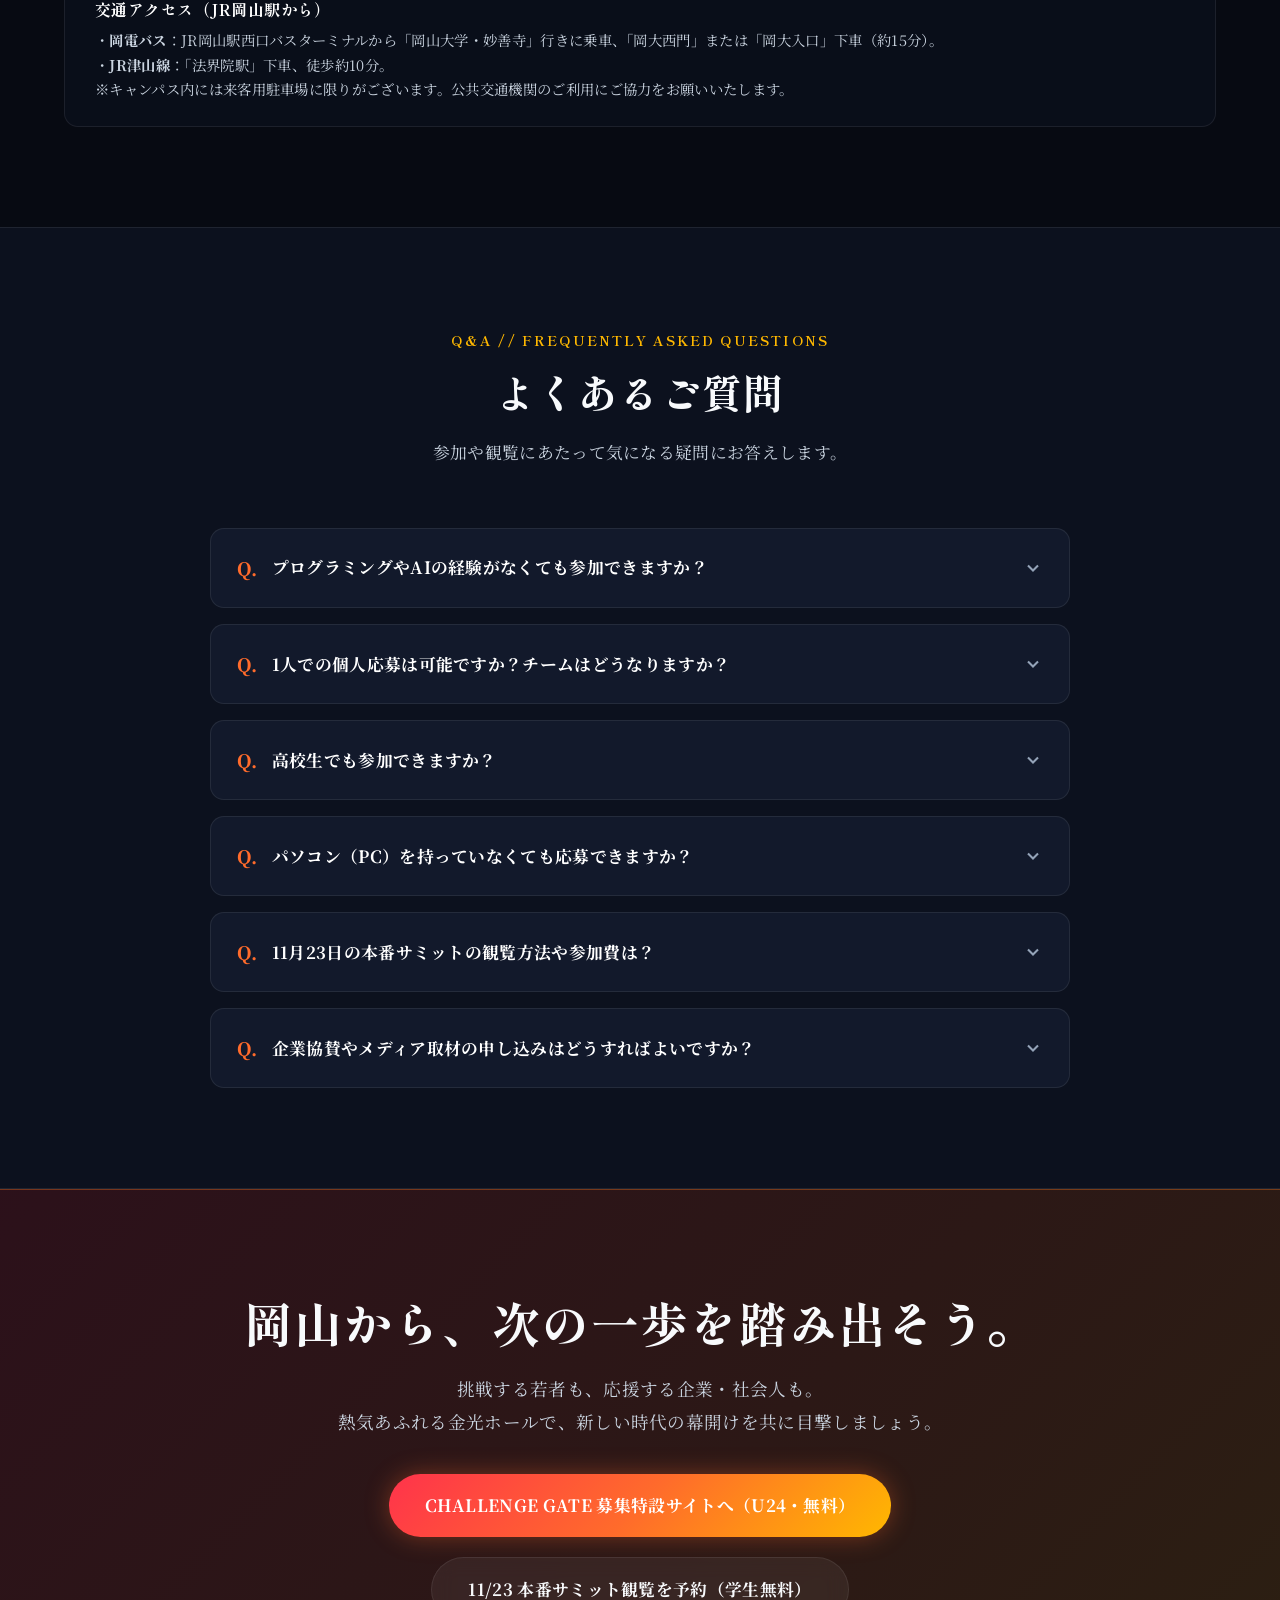
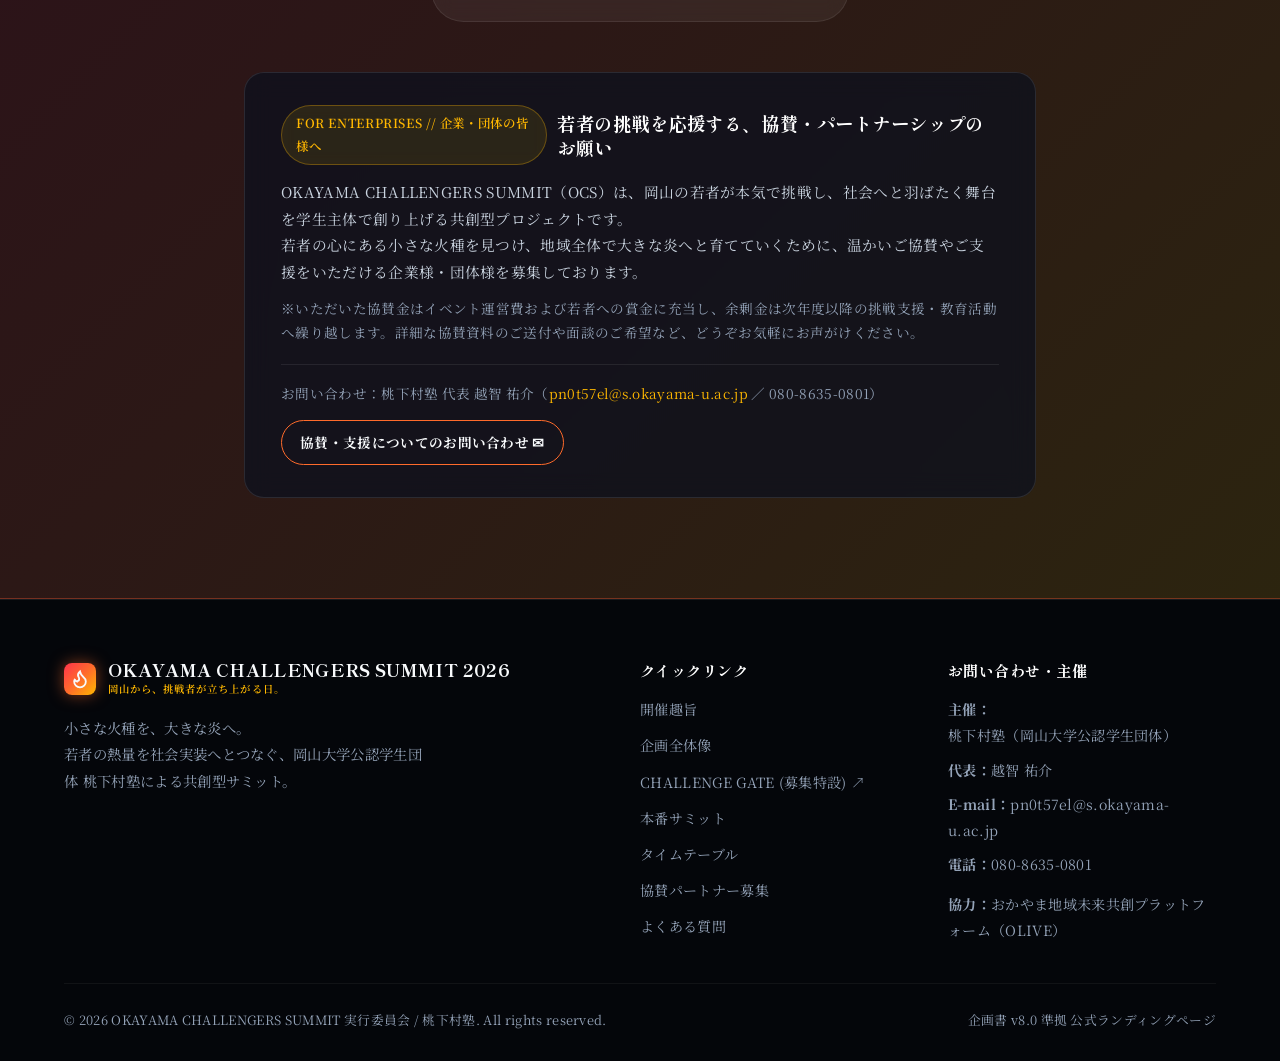
==== commit 5450d344: "style: Switch typography to elegant Japanese Mincho (Serif) fonts" ====
--- a/index.html
+++ b/index.html
@@ -535,7 +535,57 @@
           </div>
         </div>
 
-
+        <!-- 6 Evaluation Criteria -->
+        <div class="glass-card" style="padding: 36px;">
+          <h3 style="font-size: 1.3rem; margin-bottom: 6px;">審査方針・6つの評価観点</h3>
+          <p style="color: var(--text-muted); font-size: 0.9rem; margin-bottom: 24px;">
+            最重要評価軸は<strong>「自分を変えたい・岡山を変えたい・社会を変えたいという熱量と当事者性」</strong>。「なぜ自分が挑むのか」を語れるかを重視します。
+          </p>
+
+          <div class="criteria-grid">
+            <div class="criteria-card">
+              <div class="criteria-title">
+                <span>01</span> 当事者性
+              </div>
+              <p class="criteria-desc">なぜ自分たちがこの課題に取り組むのか。自分ごととして捉え、挑戦する理由が明確か。</p>
+            </div>
+
+            <div class="criteria-card">
+              <div class="criteria-title">
+                <span>02</span> 熱量・プロセス
+              </div>
+              <p class="criteria-desc">主体的に行動し、試行錯誤や困難を通じて改善を重ねているか。</p>
+            </div>
+
+            <div class="criteria-card">
+              <div class="criteria-title">
+                <span>03</span> 解決策の妥当性
+              </div>
+              <p class="criteria-desc">提案する解決策が設定した課題に適切で、本質的な課題解決につながるか。</p>
+            </div>
+
+            <div class="criteria-card">
+              <div class="criteria-title">
+                <span>04</span> プロダクトの完成度
+              </div>
+              <p class="criteria-desc">解決策の価値を具体的に示し、実際の利用を想定した機能や仕組みを実現しているか。</p>
+            </div>
+
+            <div class="criteria-card">
+              <div class="criteria-title">
+                <span>05</span> 将来性・拡張性
+              </div>
+              <p class="criteria-desc">継続的な改善・社会実装に向けた展望と、社会への価値の広がりがあるか。</p>
+            </div>
+
+            <div class="criteria-card">
+              <div class="criteria-title">
+                <span>06</span> 発表の完成度
+              </div>
+              <p class="criteria-desc">課題、解決策、制作過程、成果、今後の展望を分かりやすく伝えられるか。</p>
+            </div>
+          </div>
+        </div>
 
         <!-- Briefing Sessions Box -->
         <div style="margin-top: 30px; background: rgba(12, 17, 30, 0.7); border: 1px solid var(--border-subtle); border-radius: var(--radius-md); padding: 24px 30px; display: flex; align-items: center; justify-content: space-between; flex-wrap: wrap; gap: 20px;">
--- a/css/style.css
+++ b/css/style.css
@@ -53,9 +53,10 @@
   --radius-lg: 20px;
   --radius-full: 9999px;
 
-  /* Typography */
-  --font-base: 'Noto Sans JP', -apple-system, BlinkMacSystemFont, "Segoe UI", Roboto, sans-serif;
-  --font-display: 'Plus Jakarta Sans', 'Noto Sans JP', sans-serif;
+  /* Typography - Mincho / Serif */
+  --font-base: 'Noto Serif JP', 'Shippori Mincho', 'Yu Mincho', '游明朝', 'Hiragino Mincho ProN', 'ヒラギノ明朝 ProN', 'MS P明朝', serif;
+  --font-display: 'Shippori Mincho', 'Noto Serif JP', 'Yu Mincho', '游明朝', serif;
+  --font-sans: 'Plus Jakarta Sans', -apple-system, BlinkMacSystemFont, sans-serif;
 
   /* Transitions */
   --trans-fast: 0.2s cubic-bezier(0.16, 1, 0.3, 1);
@@ -83,7 +84,8 @@
   font-family: var(--font-base);
   background-color: var(--bg-dark);
   color: var(--text-primary);
-  line-height: 1.7;
+  line-height: 1.85;
+  letter-spacing: 0.02em;
   overflow-x: hidden;
   position: relative;
 }
@@ -107,9 +109,9 @@
 h1, h2, h3, h4, h5, h6 {
   font-family: var(--font-display);
   font-weight: 700;
-  line-height: 1.3;
+  line-height: 1.35;
   color: var(--text-primary);
-  letter-spacing: -0.01em;
+  letter-spacing: 0.03em;
 }
 
 p {
@@ -486,9 +488,9 @@
 .hero-title {
   font-size: clamp(2.4rem, 5.5vw, 4.2rem);
   font-weight: 900;
-  line-height: 1.2;
+  line-height: 1.3;
   margin-bottom: 20px;
-  letter-spacing: -0.02em;
+  letter-spacing: 0.04em;
   text-shadow: 0 4px 20px rgba(0, 0, 0, 0.6);
 }
 
@@ -497,6 +499,7 @@
   font-weight: 700;
   color: var(--flame-gold);
   margin-bottom: 30px;
+  letter-spacing: 0.08em;
   display: flex;
   align-items: center;
   justify-content: center;
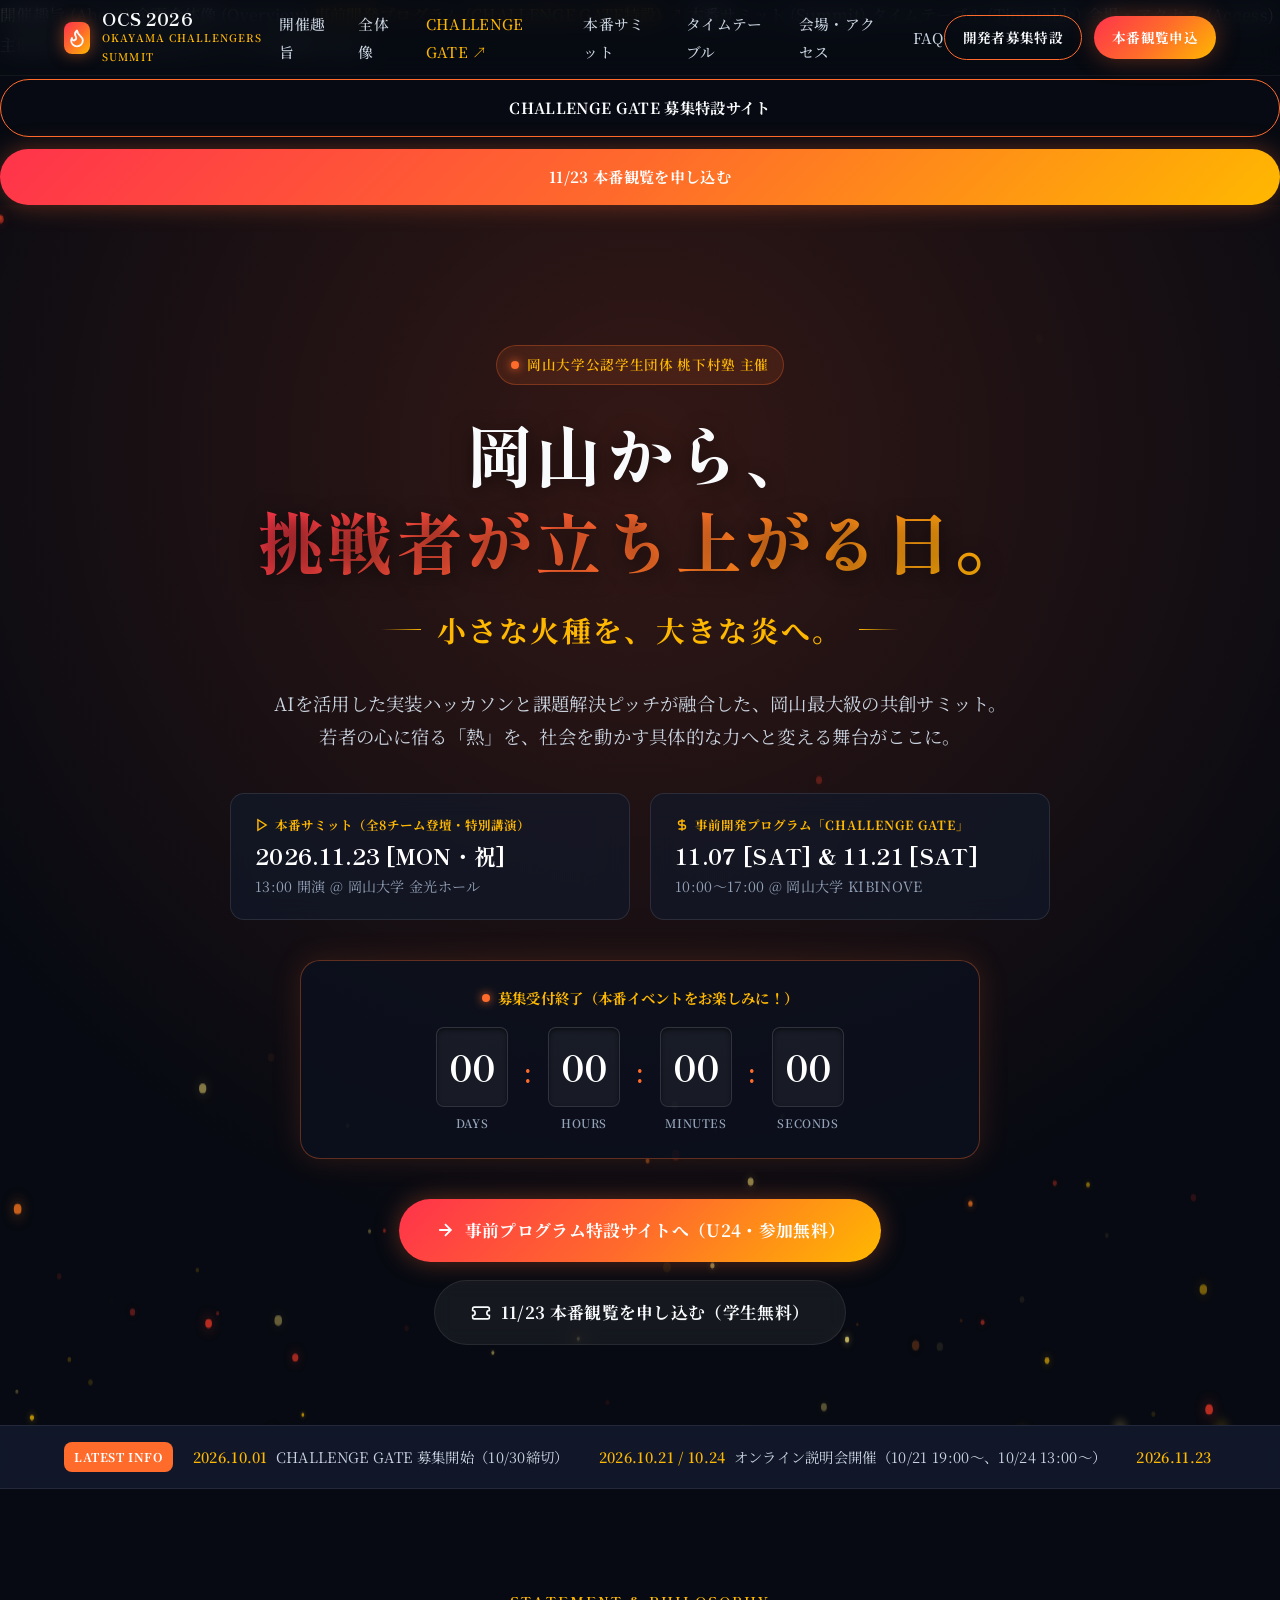
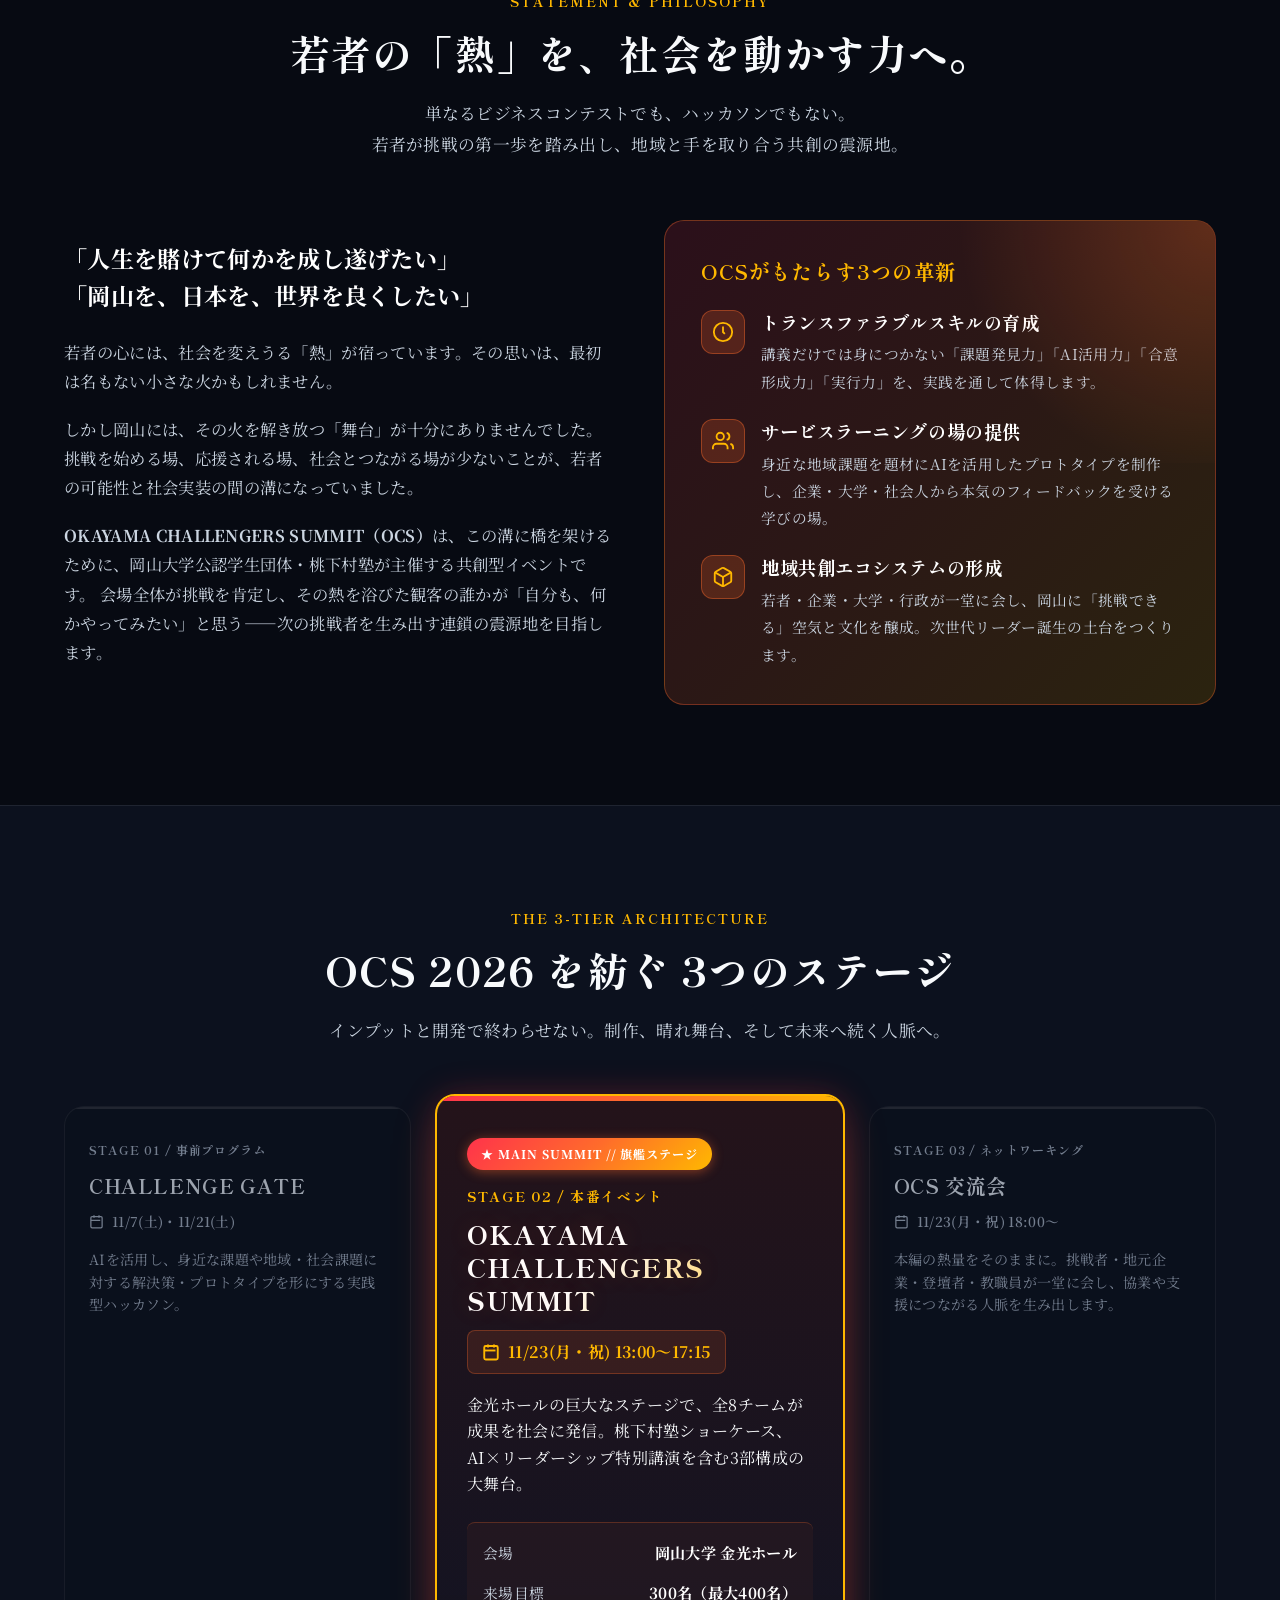
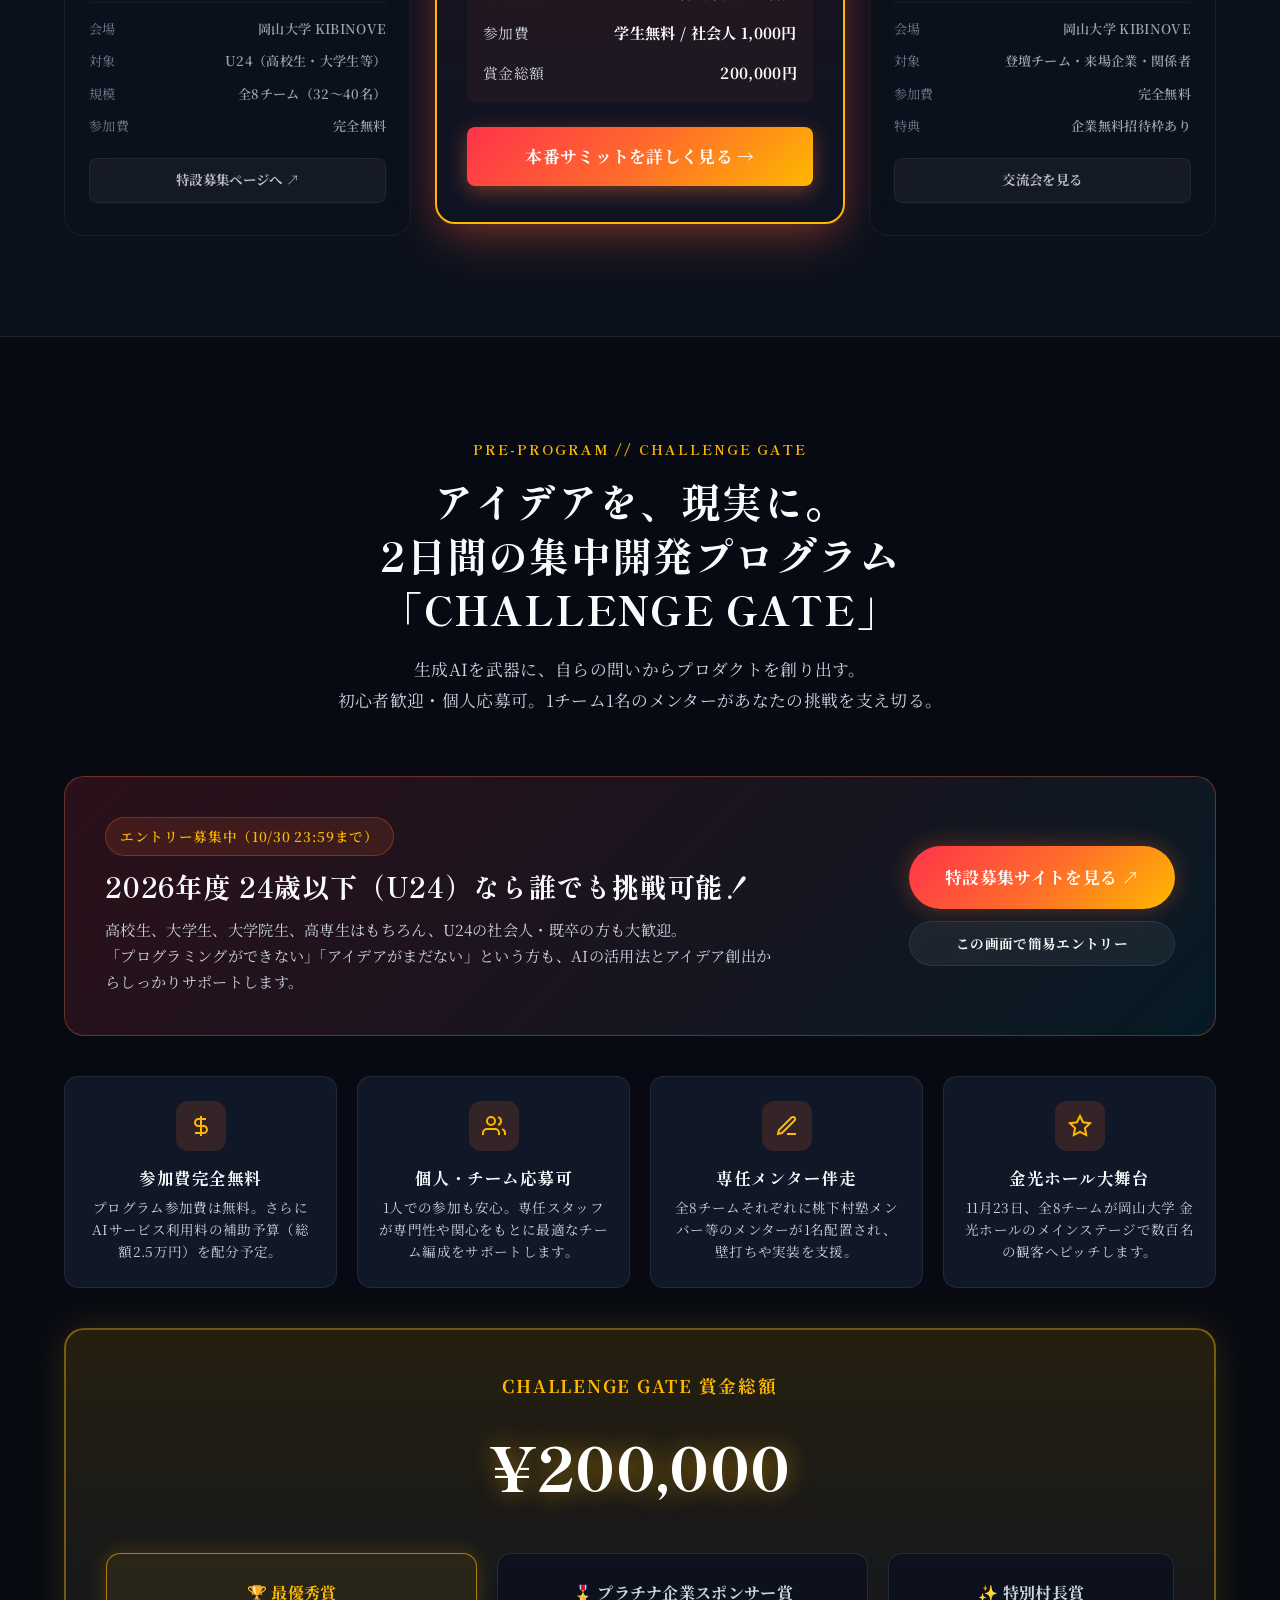
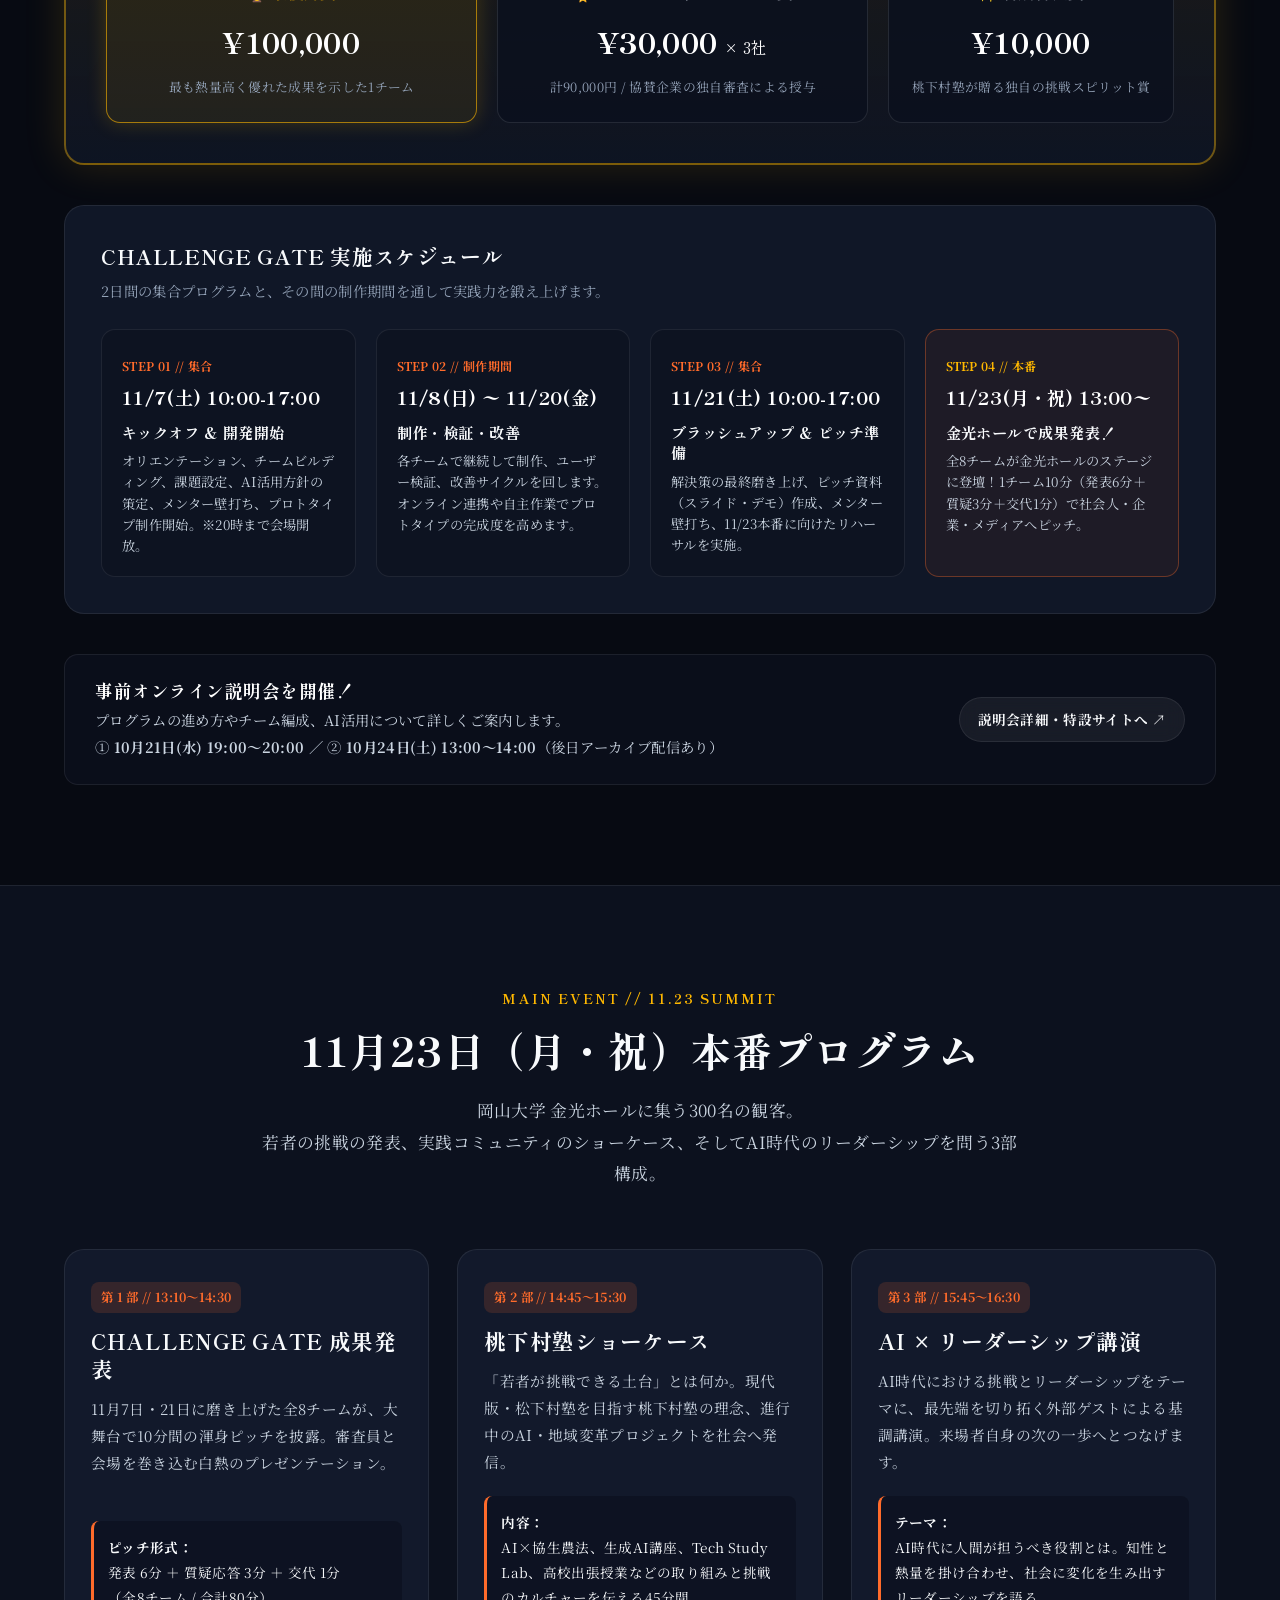
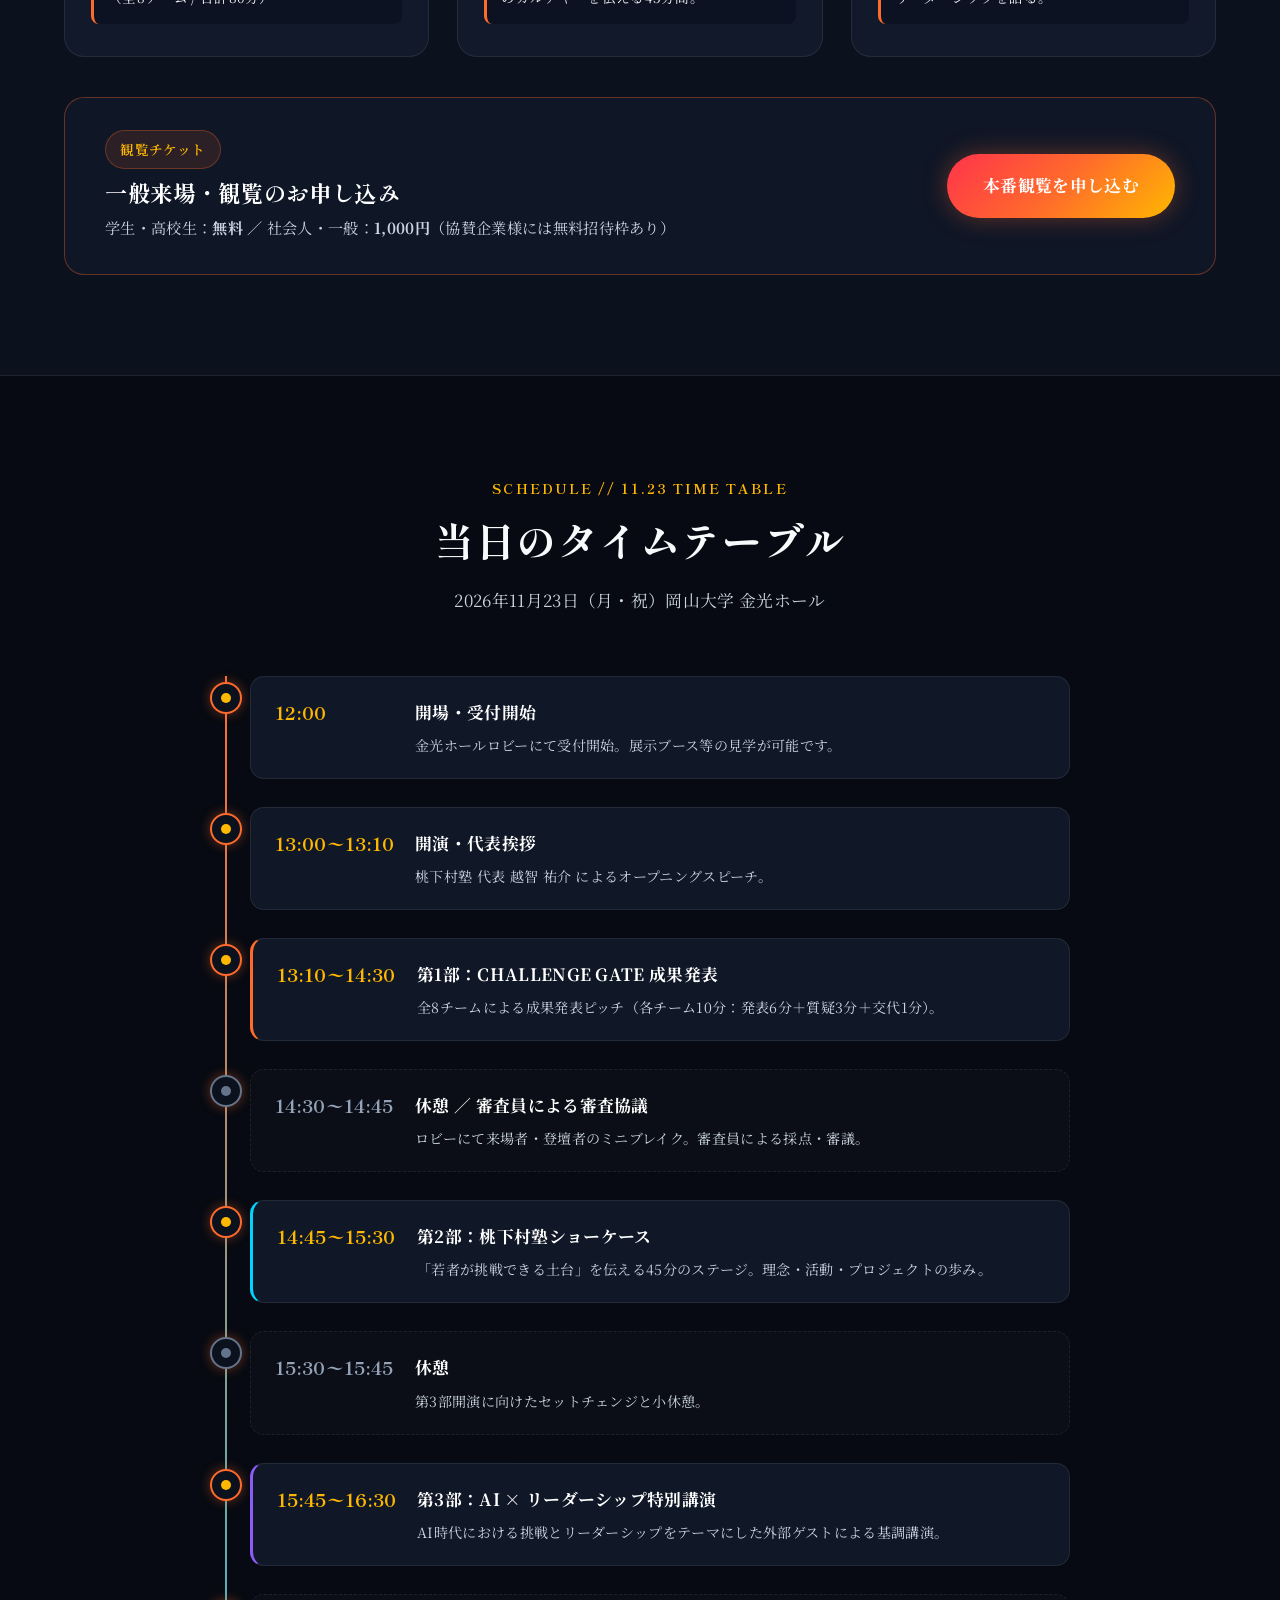
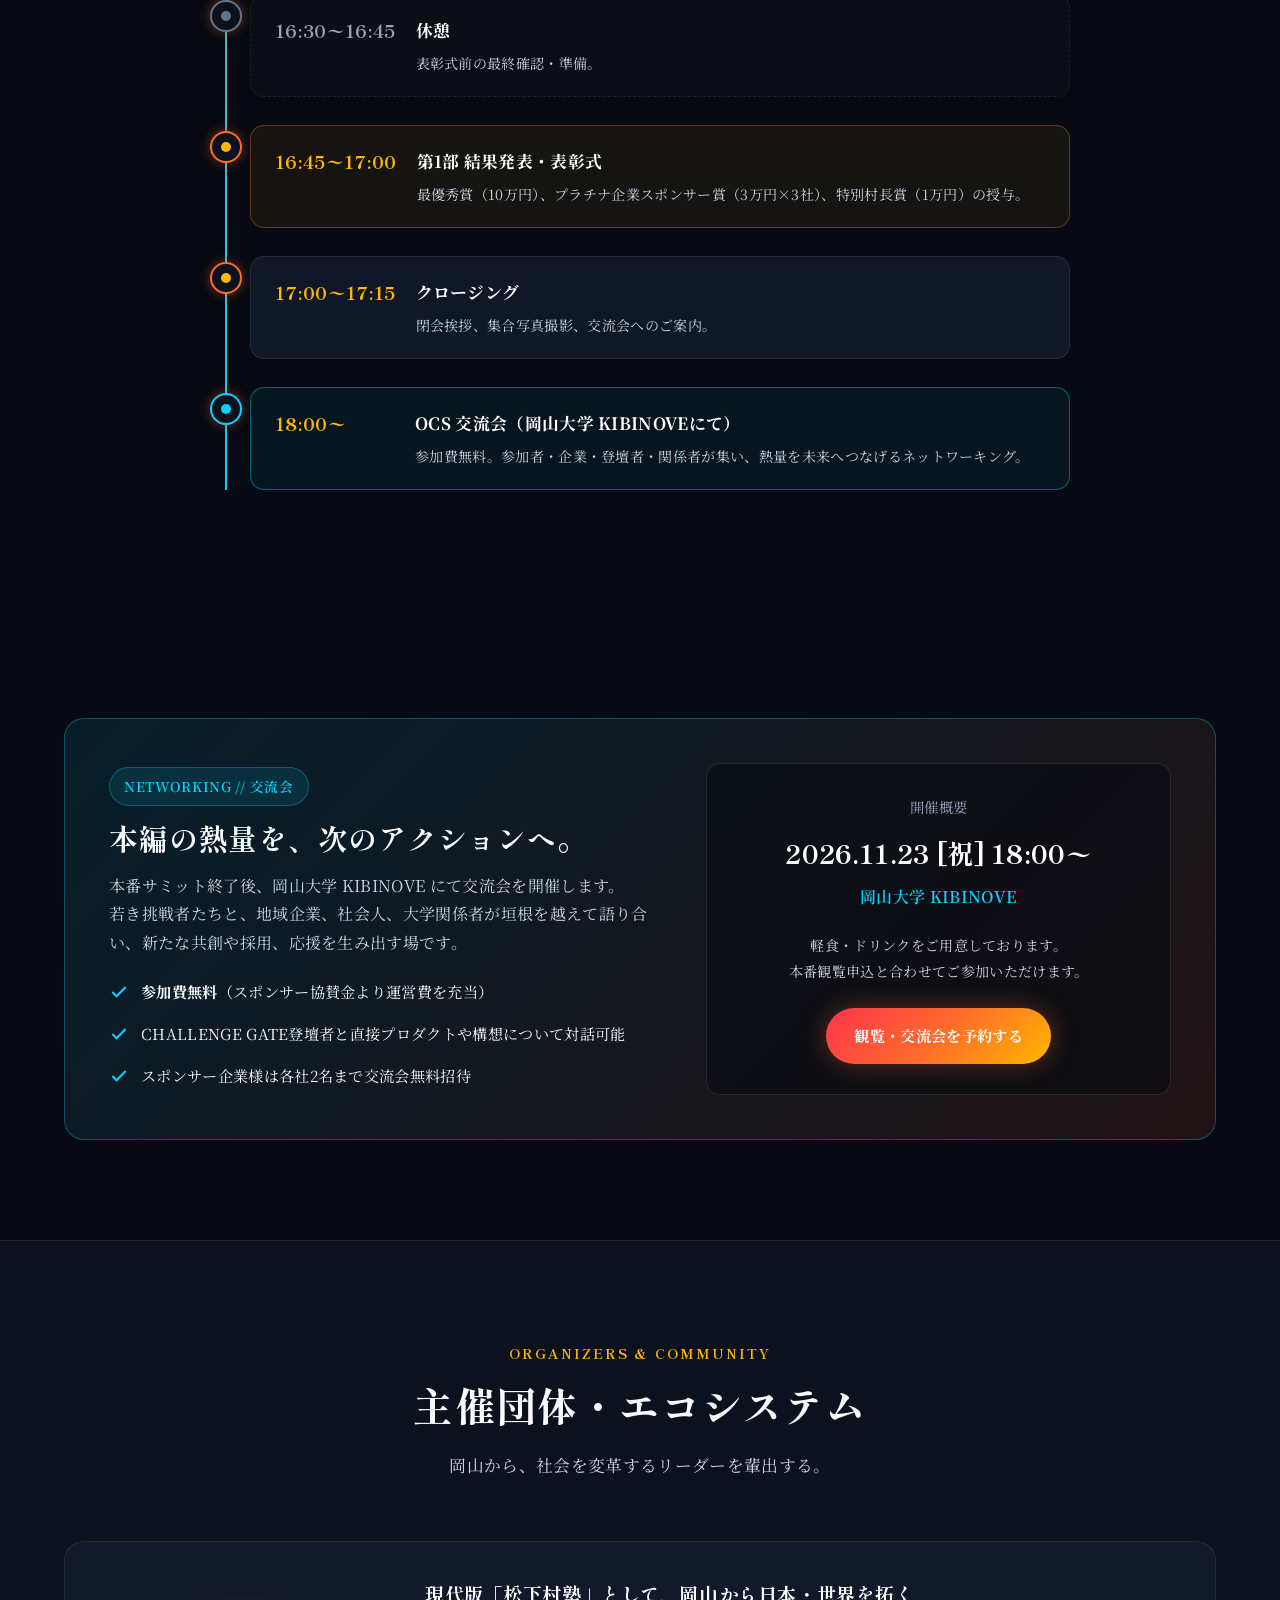
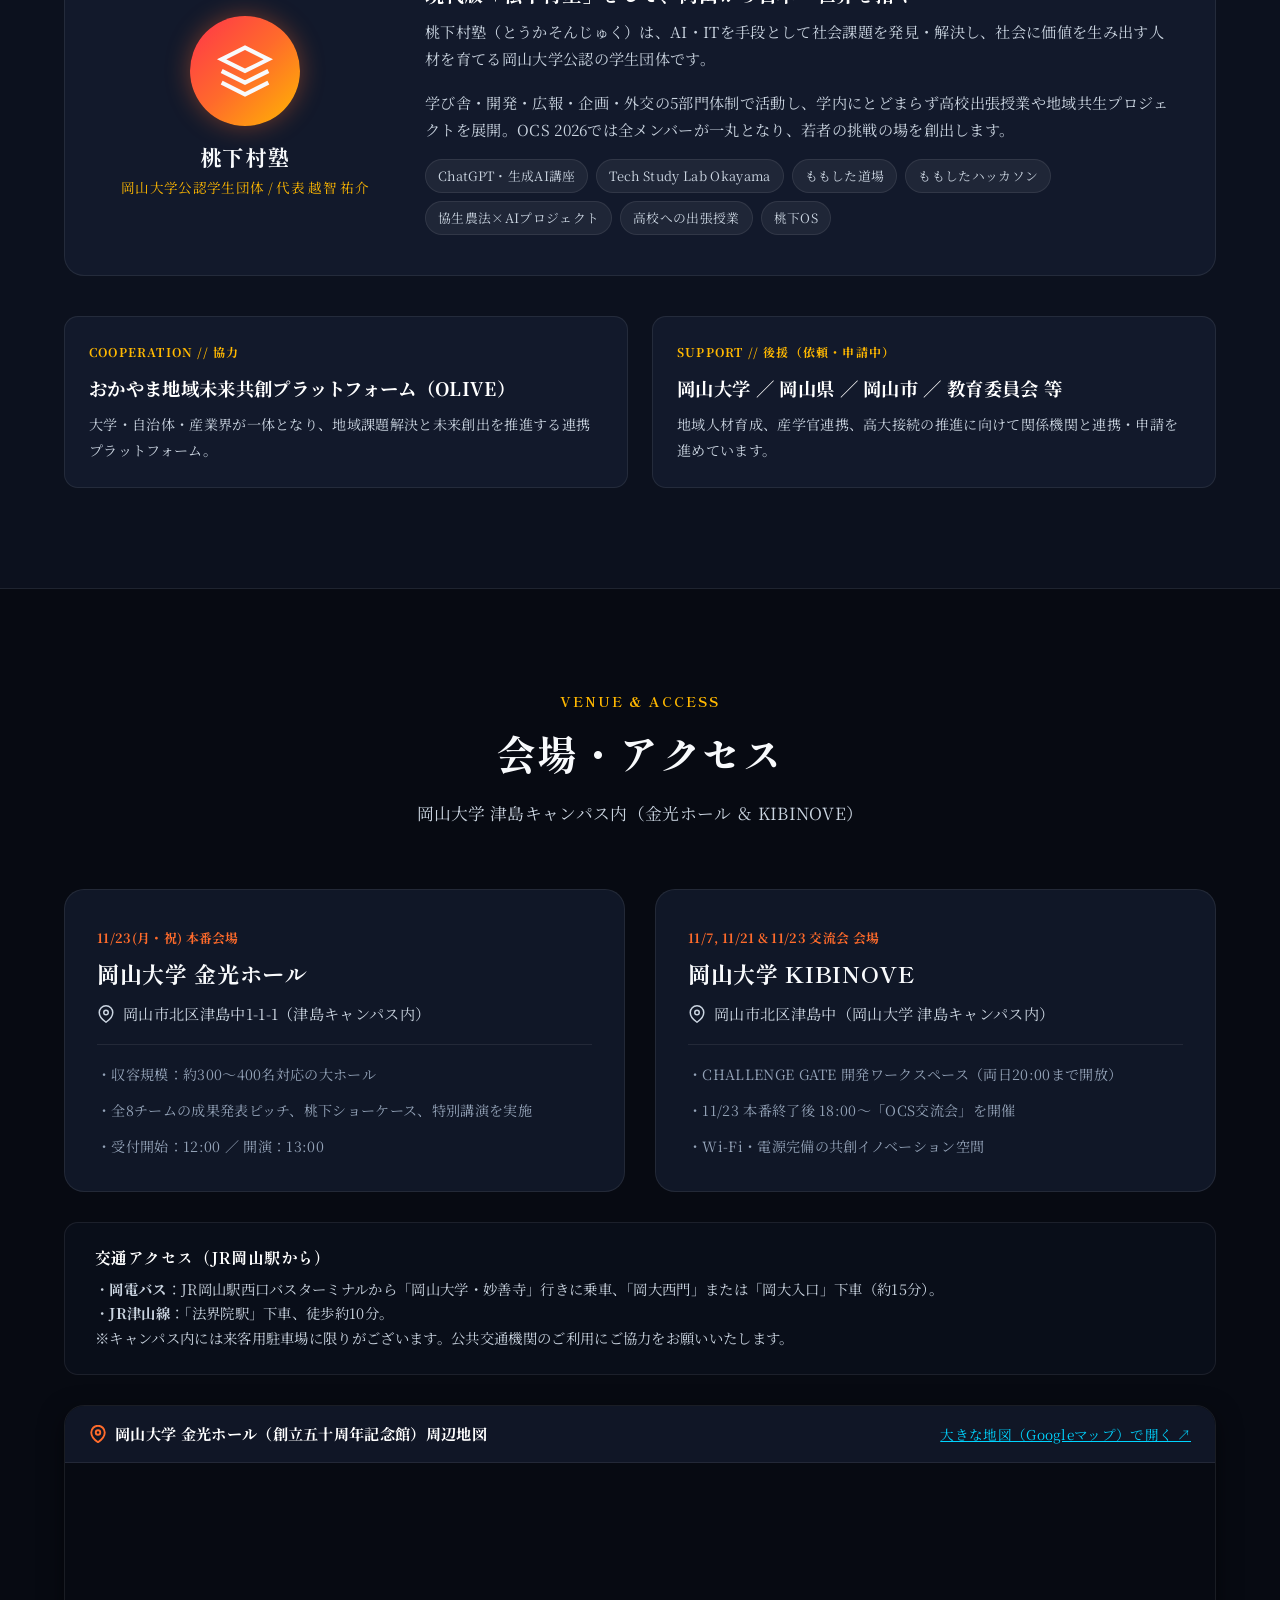
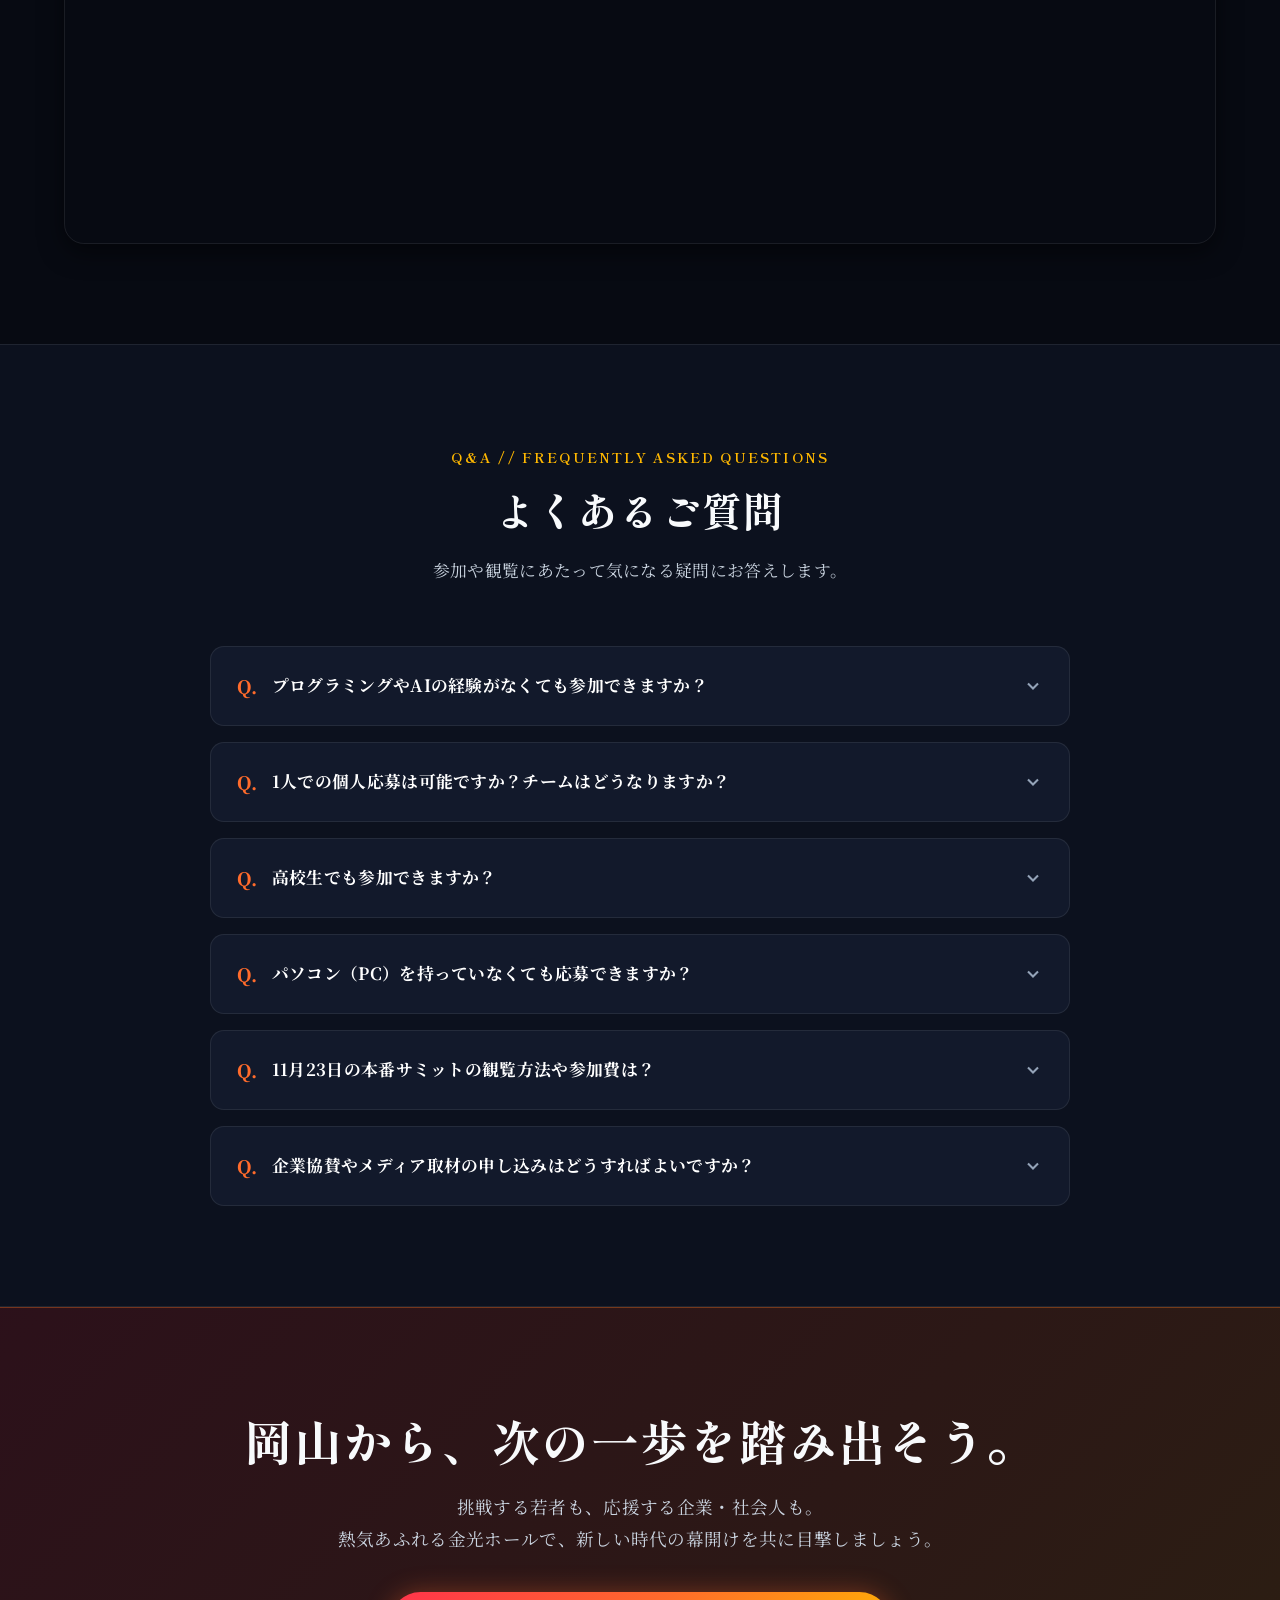
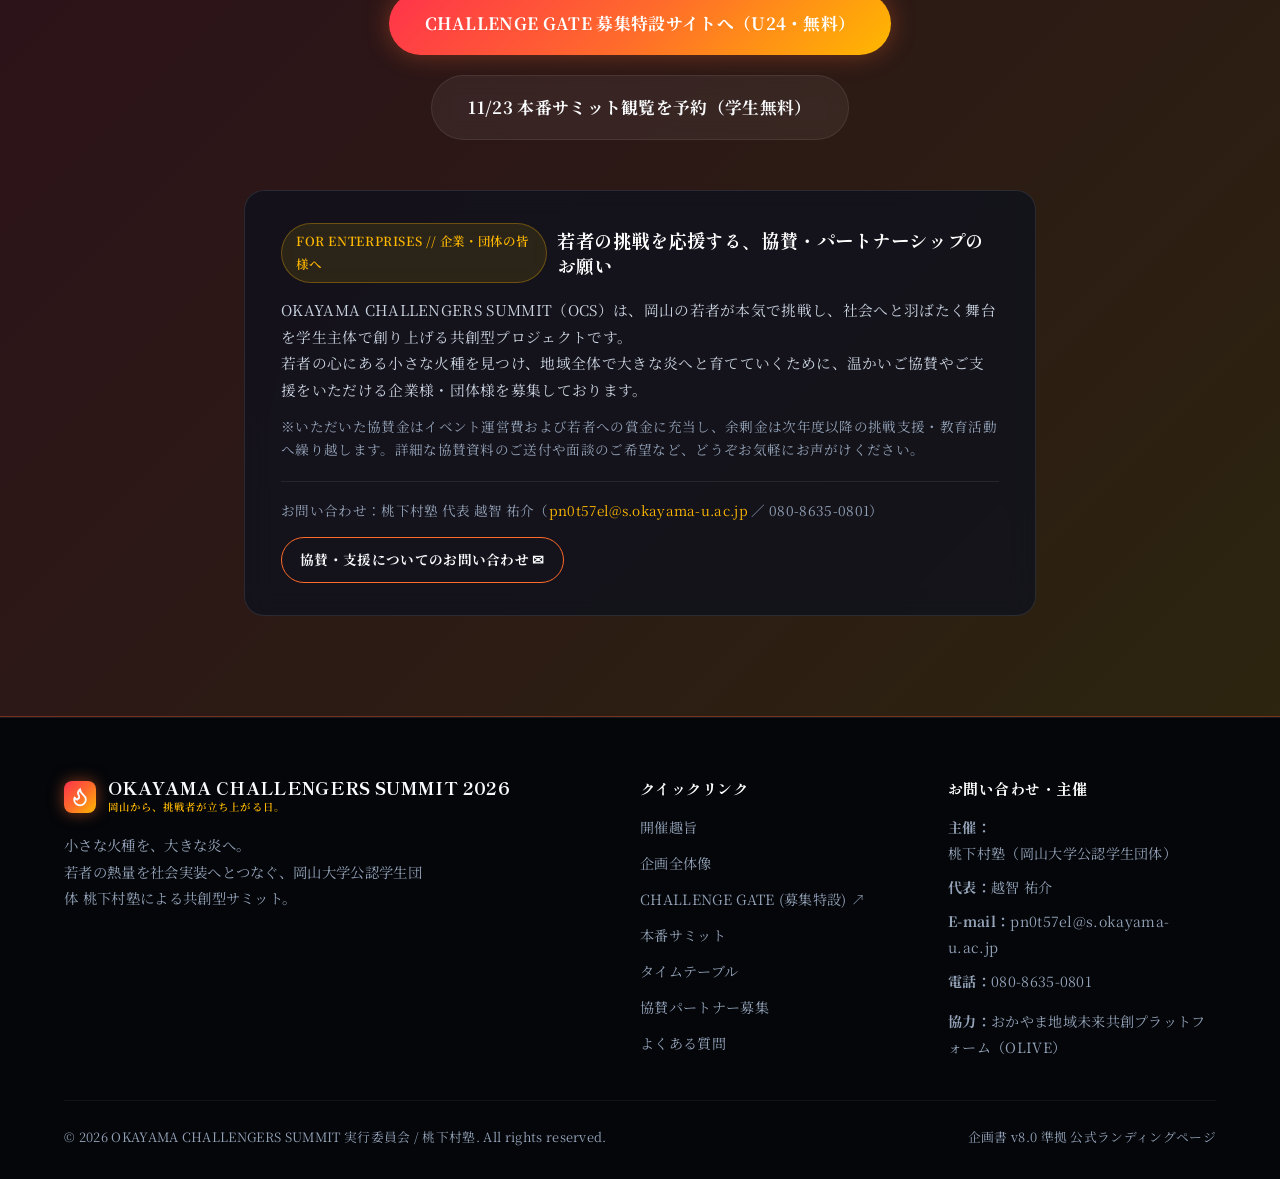
==== commit 35965fd9: "feat: Emphasize OCS main summit stage card and subdue surrounding stages" ====
--- a/index.html
+++ b/index.html
@@ -292,16 +292,16 @@
         </div>
 
         <div class="pillars-grid">
-          <!-- Pillar 1 -->
-          <div class="pillar-card">
+          <!-- Pillar 1 (Subdued) -->
+          <div class="pillar-card subdued">
             <span class="pillar-step">STAGE 01 / 事前プログラム</span>
             <h3 class="pillar-title">CHALLENGE GATE</h3>
             <div class="pillar-date">
-              <svg width="16" height="16" viewBox="0 0 24 24" fill="none" stroke="currentColor" stroke-width="2"><rect x="3" y="4" width="18" height="18" rx="2" ry="2"></rect><line x1="16" y1="2" x2="16" y2="6"></line><line x1="8" y1="2" x2="8" y2="6"></line><line x1="3" y1="10" x2="18" y2="10"></line></svg>
+              <svg width="15" height="15" viewBox="0 0 24 24" fill="none" stroke="currentColor" stroke-width="2"><rect x="3" y="4" width="18" height="18" rx="2" ry="2"></rect><line x1="16" y1="2" x2="16" y2="6"></line><line x1="8" y1="2" x2="8" y2="6"></line><line x1="3" y1="10" x2="18" y2="10"></line></svg>
               11/7(土)・11/21(土)
             </div>
             <p class="pillar-desc">
-              AIを活用し、身近な課題や地域・社会課題に対する解決策・プロトタイプを形にする実践型ハッカソン。初心者歓迎、専任メンターが伴走します。
+              AIを活用し、身近な課題や地域・社会課題に対する解決策・プロトタイプを形にする実践型ハッカソン。
             </p>
             <div class="pillar-meta-list">
               <div class="pillar-meta-row">
@@ -310,7 +310,7 @@
               </div>
               <div class="pillar-meta-row">
                 <span class="pillar-meta-label">対象</span>
-                <span class="pillar-meta-val">U24（高校生・大学生・大学院生等）</span>
+                <span class="pillar-meta-val">U24（高校生・大学生等）</span>
               </div>
               <div class="pillar-meta-row">
                 <span class="pillar-meta-label">規模</span>
@@ -318,22 +318,23 @@
               </div>
               <div class="pillar-meta-row">
                 <span class="pillar-meta-label">参加費</span>
-                <span class="pillar-meta-val text-cyan">完全無料</span>
-              </div>
-            </div>
-            <a href="challenge-gate.html" class="btn btn-outline-flame btn-sm">特設募集ページへ ↗</a>
-          </div>
-
-          <!-- Pillar 2 (Featured) -->
+                <span class="pillar-meta-val">完全無料</span>
+              </div>
+            </div>
+            <a href="challenge-gate.html" class="btn btn-secondary btn-sm" style="font-size: 0.84rem; padding: 9px 16px; text-align: center; border-radius: var(--radius-sm);">特設募集ページへ ↗</a>
+          </div>
+
+          <!-- Pillar 2 (Featured Hero - OCS 主役ステージ) -->
           <div class="pillar-card featured">
+            <div class="pillar-hero-badge">★ MAIN SUMMIT // 旗艦ステージ</div>
             <span class="pillar-step">STAGE 02 / 本番イベント</span>
             <h3 class="pillar-title">OKAYAMA CHALLENGERS SUMMIT</h3>
             <div class="pillar-date">
-              <svg width="16" height="16" viewBox="0 0 24 24" fill="none" stroke="currentColor" stroke-width="2"><rect x="3" y="4" width="18" height="18" rx="2" ry="2"></rect><line x1="16" y1="2" x2="16" y2="6"></line><line x1="8" y1="2" x2="8" y2="6"></line><line x1="3" y1="10" x2="18" y2="10"></line></svg>
+              <svg width="18" height="18" viewBox="0 0 24 24" fill="none" stroke="currentColor" stroke-width="2.5"><rect x="3" y="4" width="18" height="18" rx="2" ry="2"></rect><line x1="16" y1="2" x2="16" y2="6"></line><line x1="8" y1="2" x2="8" y2="6"></line><line x1="3" y1="10" x2="18" y2="10"></line></svg>
               11/23(月・祝) 13:00〜17:15
             </div>
             <p class="pillar-desc">
-              金光ホールの巨大なステージで、全8チームが成果を社会に発信。桃下村塾ショーケース、AI×リーダーシップ講演を含む3部構成の大舞台。
+              金光ホールの巨大なステージで、全8チームが成果を社会に発信。桃下村塾ショーケース、AI×リーダーシップ特別講演を含む3部構成の大舞台。
             </p>
             <div class="pillar-meta-list">
               <div class="pillar-meta-row">
@@ -353,19 +354,19 @@
                 <span class="pillar-meta-val text-gold">200,000円</span>
               </div>
             </div>
-            <a href="#summit" class="btn btn-primary btn-sm">本番サミットを見る</a>
-          </div>
-
-          <!-- Pillar 3 -->
-          <div class="pillar-card">
+            <a href="#summit" class="btn btn-primary pillar-hero-btn">本番サミットを詳しく見る →</a>
+          </div>
+
+          <!-- Pillar 3 (Subdued) -->
+          <div class="pillar-card subdued">
             <span class="pillar-step">STAGE 03 / ネットワーキング</span>
             <h3 class="pillar-title">OCS 交流会</h3>
             <div class="pillar-date">
-              <svg width="16" height="16" viewBox="0 0 24 24" fill="none" stroke="currentColor" stroke-width="2"><rect x="3" y="4" width="18" height="18" rx="2" ry="2"></rect><line x1="16" y1="2" x2="16" y2="6"></line><line x1="8" y1="2" x2="8" y2="6"></line><line x1="3" y1="10" x2="18" y2="10"></line></svg>
+              <svg width="15" height="15" viewBox="0 0 24 24" fill="none" stroke="currentColor" stroke-width="2"><rect x="3" y="4" width="18" height="18" rx="2" ry="2"></rect><line x1="16" y1="2" x2="16" y2="6"></line><line x1="8" y1="2" x2="8" y2="6"></line><line x1="3" y1="10" x2="18" y2="10"></line></svg>
               11/23(月・祝) 18:00〜
             </div>
             <p class="pillar-desc">
-              本編の熱量をそのままに。挑戦者・地元企業・登壇者・教職員が一堂に会し、イベント後の協業や支援、採用につながる人脈を生み出します。
+              本編の熱量をそのままに。挑戦者・地元企業・登壇者・教職員が一堂に会し、協業や支援につながる人脈を生み出します。
             </p>
             <div class="pillar-meta-list">
               <div class="pillar-meta-row">
@@ -378,14 +379,14 @@
               </div>
               <div class="pillar-meta-row">
                 <span class="pillar-meta-label">参加費</span>
-                <span class="pillar-meta-val text-cyan">完全無料</span>
+                <span class="pillar-meta-val">完全無料</span>
               </div>
               <div class="pillar-meta-row">
                 <span class="pillar-meta-label">特典</span>
                 <span class="pillar-meta-val">企業無料招待枠あり</span>
               </div>
             </div>
-            <a href="#after-party" class="btn btn-outline-flame btn-sm">交流会を見る</a>
+            <a href="#after-party" class="btn btn-secondary btn-sm" style="font-size: 0.84rem; padding: 9px 16px; text-align: center; border-radius: var(--radius-sm);">交流会を見る</a>
           </div>
         </div>
       </div>
@@ -535,57 +536,7 @@
           </div>
         </div>
 
-        <!-- 6 Evaluation Criteria -->
-        <div class="glass-card" style="padding: 36px;">
-          <h3 style="font-size: 1.3rem; margin-bottom: 6px;">審査方針・6つの評価観点</h3>
-          <p style="color: var(--text-muted); font-size: 0.9rem; margin-bottom: 24px;">
-            最重要評価軸は<strong>「自分を変えたい・岡山を変えたい・社会を変えたいという熱量と当事者性」</strong>。「なぜ自分が挑むのか」を語れるかを重視します。
-          </p>
-
-          <div class="criteria-grid">
-            <div class="criteria-card">
-              <div class="criteria-title">
-                <span>01</span> 当事者性
-              </div>
-              <p class="criteria-desc">なぜ自分たちがこの課題に取り組むのか。自分ごととして捉え、挑戦する理由が明確か。</p>
-            </div>
-
-            <div class="criteria-card">
-              <div class="criteria-title">
-                <span>02</span> 熱量・プロセス
-              </div>
-              <p class="criteria-desc">主体的に行動し、試行錯誤や困難を通じて改善を重ねているか。</p>
-            </div>
-
-            <div class="criteria-card">
-              <div class="criteria-title">
-                <span>03</span> 解決策の妥当性
-              </div>
-              <p class="criteria-desc">提案する解決策が設定した課題に適切で、本質的な課題解決につながるか。</p>
-            </div>
-
-            <div class="criteria-card">
-              <div class="criteria-title">
-                <span>04</span> プロダクトの完成度
-              </div>
-              <p class="criteria-desc">解決策の価値を具体的に示し、実際の利用を想定した機能や仕組みを実現しているか。</p>
-            </div>
-
-            <div class="criteria-card">
-              <div class="criteria-title">
-                <span>05</span> 将来性・拡張性
-              </div>
-              <p class="criteria-desc">継続的な改善・社会実装に向けた展望と、社会への価値の広がりがあるか。</p>
-            </div>
-
-            <div class="criteria-card">
-              <div class="criteria-title">
-                <span>06</span> 発表の完成度
-              </div>
-              <p class="criteria-desc">課題、解決策、制作過程、成果、今後の展望を分かりやすく伝えられるか。</p>
-            </div>
-          </div>
-        </div>
+
 
         <!-- Briefing Sessions Box -->
         <div style="margin-top: 30px; background: rgba(12, 17, 30, 0.7); border: 1px solid var(--border-subtle); border-radius: var(--radius-md); padding: 24px 30px; display: flex; align-items: center; justify-content: space-between; flex-wrap: wrap; gap: 20px;">
@@ -984,6 +935,29 @@
             ※キャンパス内には来客用駐車場に限りがございます。公共交通機関のご利用にご協力をお願いいたします。
           </p>
         </div>
+
+        <!-- Google Map (金光ホール) -->
+        <div class="venue-map-wrapper" style="margin-top: 30px; border-radius: var(--radius-lg); overflow: hidden; border: 1px solid var(--border-subtle); box-shadow: var(--shadow-md);">
+          <div style="background: rgba(18, 25, 42, 0.85); padding: 14px 24px; display: flex; align-items: center; justify-content: space-between; flex-wrap: wrap; gap: 12px; border-bottom: 1px solid var(--border-subtle);">
+            <div style="display: flex; align-items: center; gap: 8px; font-weight: 700; color: #fff; font-size: 0.95rem;">
+              <svg width="18" height="18" viewBox="0 0 24 24" fill="none" stroke="var(--flame-orange)" stroke-width="2.5"><path d="M21 10c0 7-9 13-9 13s-9-6-9-13a9 9 0 0 1 18 0z"></path><circle cx="12" cy="10" r="3"></circle></svg>
+              <span>岡山大学 金光ホール（創立五十周年記念館）周辺地図</span>
+            </div>
+            <a href="https://maps.google.com/?q=岡山大学+創立五十周年記念館+金光ホール" target="_blank" rel="noopener noreferrer" style="color: var(--accent-cyan); font-size: 0.85rem; display: inline-flex; align-items: center; gap: 4px; text-decoration: underline;">
+              大きな地図（Googleマップ）で開く ↗
+            </a>
+          </div>
+          <iframe 
+            src="https://maps.google.com/maps?q=岡山大学+創立五十周年記念館&t=&z=16&ie=UTF8&iwloc=&output=embed" 
+            width="100%" 
+            height="380" 
+            style="border:0; display: block;" 
+            allowfullscreen="" 
+            loading="lazy" 
+            referrerpolicy="no-referrer-when-downgrade"
+            title="岡山大学 金光ホール アクセスマップ">
+          </iframe>
+        </div>
       </div>
     </section>
 
--- a/css/style.css
+++ b/css/style.css
@@ -790,16 +790,15 @@
    -------------------------------------------------------------------------- */
 .pillars-grid {
   display: grid;
-  grid-template-columns: repeat(3, 1fr);
-  gap: 28px;
-  margin-top: 40px;
+  grid-template-columns: 1fr 1.18fr 1fr;
+  gap: 24px;
+  margin-top: 48px;
+  align-items: stretch;
 }
 
 .pillar-card {
-  background: var(--bg-card);
-  border: 1px solid var(--border-subtle);
   border-radius: var(--radius-lg);
-  padding: 36px 28px;
+  padding: 32px 24px;
   position: relative;
   display: flex;
   flex-direction: column;
@@ -807,25 +806,194 @@
   overflow: hidden;
 }
 
-.pillar-card::before {
+/* Subdued Stage Cards (CHALLENGE GATE & 交流会) */
+.pillar-card.subdued {
+  background: rgba(12, 17, 30, 0.45);
+  border: 1px solid rgba(255, 255, 255, 0.07);
+  box-shadow: none;
+  opacity: 0.75;
+  filter: saturate(0.85);
+}
+
+.pillar-card.subdued::before {
   content: '';
   position: absolute;
   top: 0;
   left: 0;
   width: 100%;
-  height: 4px;
-  background: var(--border-subtle);
+  height: 2px;
+  background: rgba(255, 255, 255, 0.12);
   transition: var(--trans-fast);
 }
 
-.pillar-card.featured::before,
-.pillar-card:hover::before {
+.pillar-card.subdued:hover {
+  opacity: 1;
+  filter: saturate(1);
+  border-color: rgba(255, 255, 255, 0.2);
+  transform: translateY(-4px);
+  background: rgba(15, 22, 40, 0.65);
+}
+
+.pillar-card.subdued .pillar-step {
+  color: #94a3b8;
+  font-size: 0.75rem;
+  font-weight: 700;
+  letter-spacing: 0.08em;
+}
+
+.pillar-card.subdued .pillar-title {
+  font-size: 1.25rem;
+  color: #cbd5e1;
+  margin-bottom: 10px;
+}
+
+.pillar-card.subdued .pillar-date {
+  color: #94a3b8;
+  font-size: 0.85rem;
+  margin-bottom: 14px;
+}
+
+.pillar-card.subdued .pillar-desc {
+  font-size: 0.88rem;
+  color: var(--text-muted);
+  line-height: 1.6;
+  margin-bottom: 20px;
+}
+
+.pillar-card.subdued .pillar-meta-list {
+  border-top: 1px solid rgba(255, 255, 255, 0.06);
+  padding-top: 14px;
+  margin-bottom: 20px;
+  gap: 8px;
+  font-size: 0.82rem;
+}
+
+.pillar-card.subdued .pillar-meta-val {
+  color: #cbd5e1;
+}
+
+/* Featured Hero Stage Card (OCS 本番サミット) - 主役として圧倒的に際立たせる */
+.pillar-card.featured {
+  background: linear-gradient(180deg, rgba(38, 20, 26, 0.95) 0%, rgba(15, 20, 36, 0.98) 100%);
+  border: 2px solid var(--flame-gold);
+  border-radius: var(--radius-lg);
+  padding: 42px 30px 36px;
+  box-shadow: 0 20px 50px -10px rgba(255, 107, 43, 0.35), 0 0 35px rgba(255, 51, 75, 0.2), inset 0 1px 0 rgba(255, 255, 255, 0.15);
+  position: relative;
+  z-index: 2;
+}
+
+@media (min-width: 1025px) {
+  .pillar-card.featured {
+    transform: translateY(-12px);
+  }
+  .pillar-card.featured:hover {
+    transform: translateY(-18px);
+    box-shadow: 0 26px 60px -8px rgba(255, 107, 43, 0.45), 0 0 45px rgba(255, 51, 75, 0.3);
+  }
+}
+
+.pillar-card.featured::before {
+  content: '';
+  position: absolute;
+  top: 0;
+  left: 0;
+  width: 100%;
+  height: 5px;
   background: var(--grad-flame);
 }
 
-.pillar-card.featured {
-  border-color: var(--border-glow);
-  box-shadow: 0 0 30px rgba(255, 107, 43, 0.15);
+.pillar-hero-badge {
+  display: inline-flex;
+  align-items: center;
+  gap: 6px;
+  align-self: flex-start;
+  padding: 5px 14px;
+  background: var(--grad-flame);
+  color: #ffffff;
+  font-size: 0.75rem;
+  font-weight: 800;
+  letter-spacing: 0.08em;
+  border-radius: 9999px;
+  margin-bottom: 14px;
+  box-shadow: 0 2px 12px rgba(255, 107, 43, 0.45);
+  text-transform: uppercase;
+}
+
+.pillar-card.featured .pillar-step {
+  color: var(--flame-gold);
+  font-size: 0.85rem;
+  font-weight: 800;
+  letter-spacing: 0.12em;
+  margin-bottom: 8px;
+}
+
+.pillar-card.featured .pillar-title {
+  font-size: 1.65rem;
+  font-weight: 800;
+  line-height: 1.25;
+  margin-bottom: 14px;
+  background: linear-gradient(135deg, #ffffff 40%, var(--flame-gold) 100%);
+  -webkit-background-clip: text;
+  -webkit-text-fill-color: transparent;
+  text-shadow: 0 0 25px rgba(255, 107, 43, 0.2);
+}
+
+.pillar-card.featured .pillar-date {
+  color: var(--flame-gold);
+  font-size: 1rem;
+  font-weight: 700;
+  background: rgba(255, 107, 43, 0.12);
+  border: 1px solid rgba(255, 107, 43, 0.3);
+  padding: 6px 14px;
+  border-radius: var(--radius-sm);
+  display: inline-flex;
+  width: fit-content;
+  margin-bottom: 18px;
+}
+
+.pillar-card.featured .pillar-desc {
+  font-size: 1rem;
+  color: #f8fafc;
+  line-height: 1.65;
+  margin-bottom: 24px;
+}
+
+.pillar-card.featured .pillar-meta-list {
+  border-top: 1px solid rgba(255, 107, 43, 0.25);
+  background: rgba(255, 107, 43, 0.05);
+  border-radius: var(--radius-sm);
+  padding: 16px;
+  gap: 12px;
+  font-size: 0.92rem;
+  margin-bottom: 24px;
+}
+
+.pillar-card.featured .pillar-meta-label {
+  color: #cbd5e1;
+}
+
+.pillar-card.featured .pillar-meta-val {
+  color: #ffffff;
+  font-size: 0.95rem;
+  font-weight: 700;
+}
+
+.pillar-card.featured .pillar-hero-btn {
+  background: var(--grad-flame);
+  color: #ffffff !important;
+  font-weight: 700;
+  font-size: 1.05rem;
+  padding: 14px 24px;
+  box-shadow: 0 6px 20px rgba(255, 107, 43, 0.4);
+  border: none;
+  text-align: center;
+  border-radius: var(--radius-sm);
+}
+
+.pillar-card.featured .pillar-hero-btn:hover {
+  transform: translateY(-2px);
+  box-shadow: 0 10px 28px rgba(255, 107, 43, 0.6);
 }
 
 .pillar-step {
@@ -1837,7 +2005,13 @@
    Responsive Media Queries
    -------------------------------------------------------------------------- */
 @media (max-width: 1024px) {
-  .pillars-grid,
+  .pillars-grid {
+    grid-template-columns: 1fr;
+    max-width: 620px;
+    margin-left: auto;
+    margin-right: auto;
+  }
+
   .summit-parts-grid,
   .gate-features-grid,
   .criteria-grid {
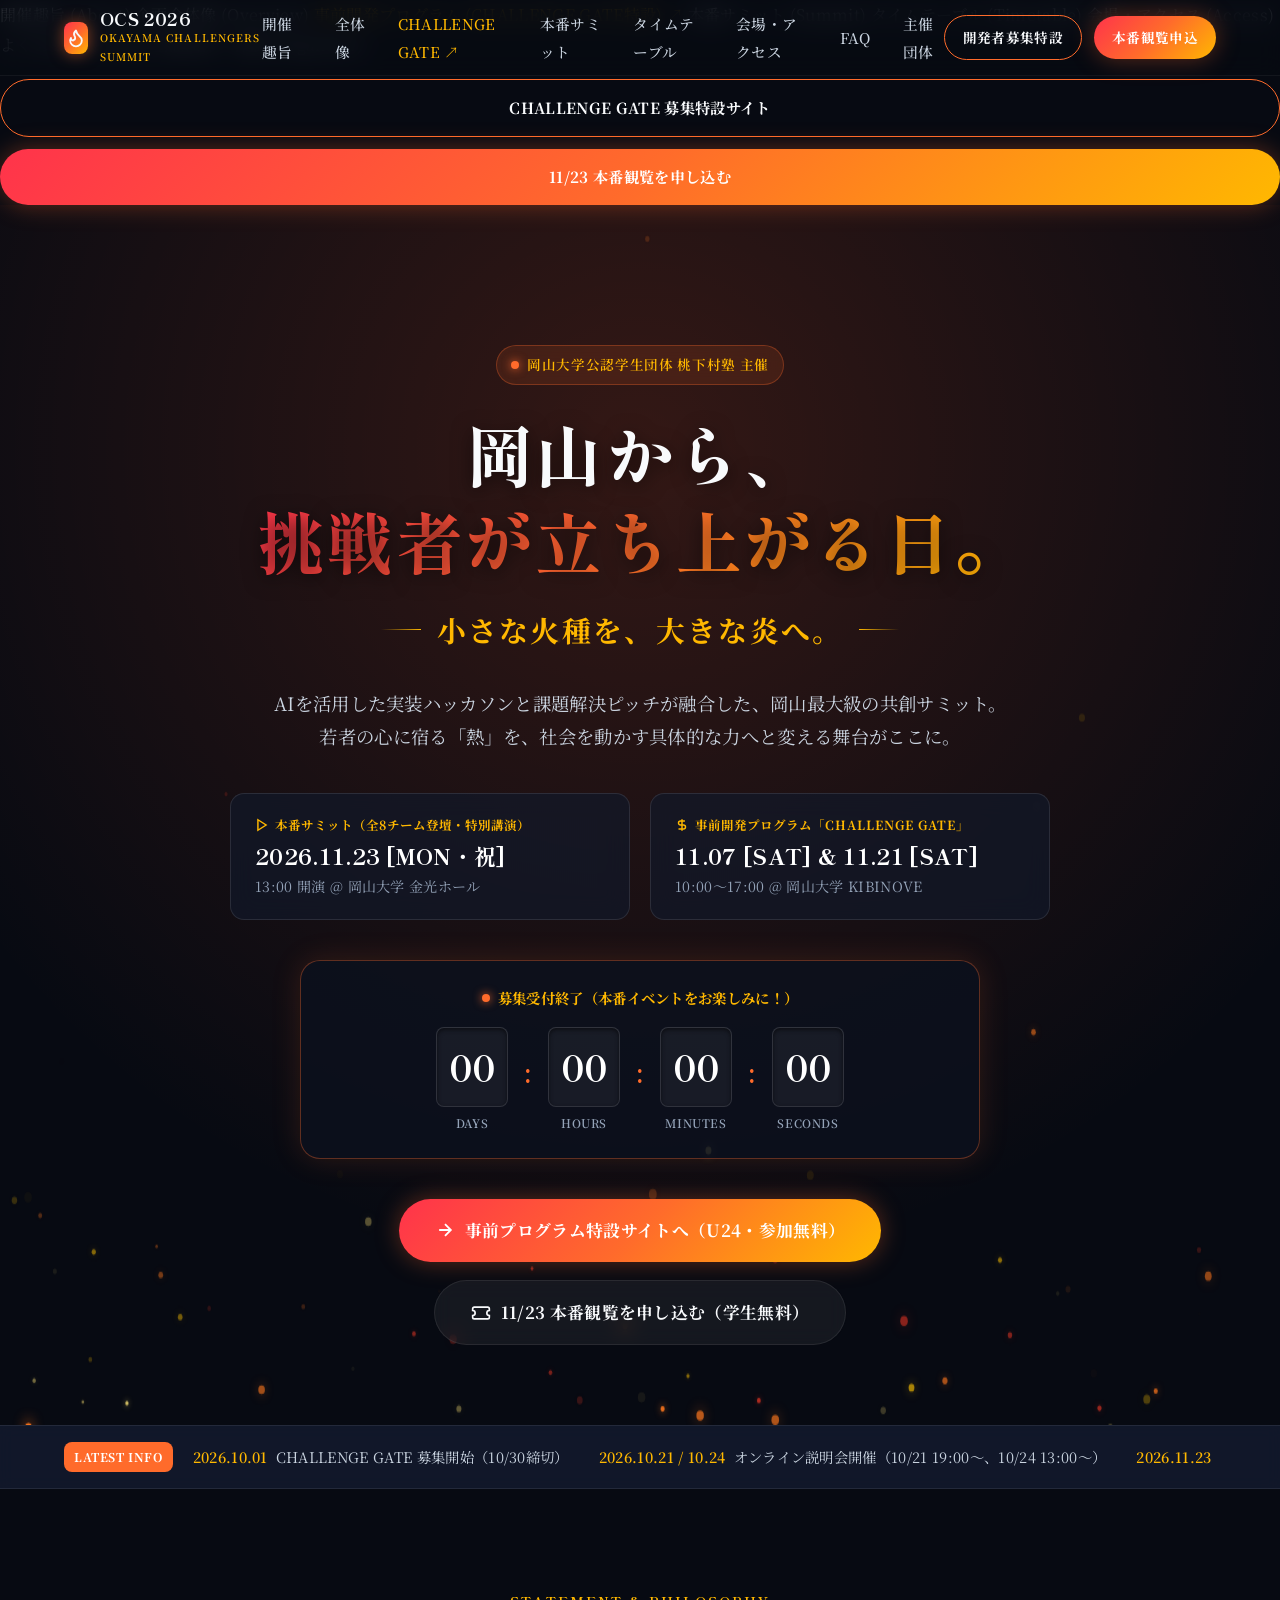
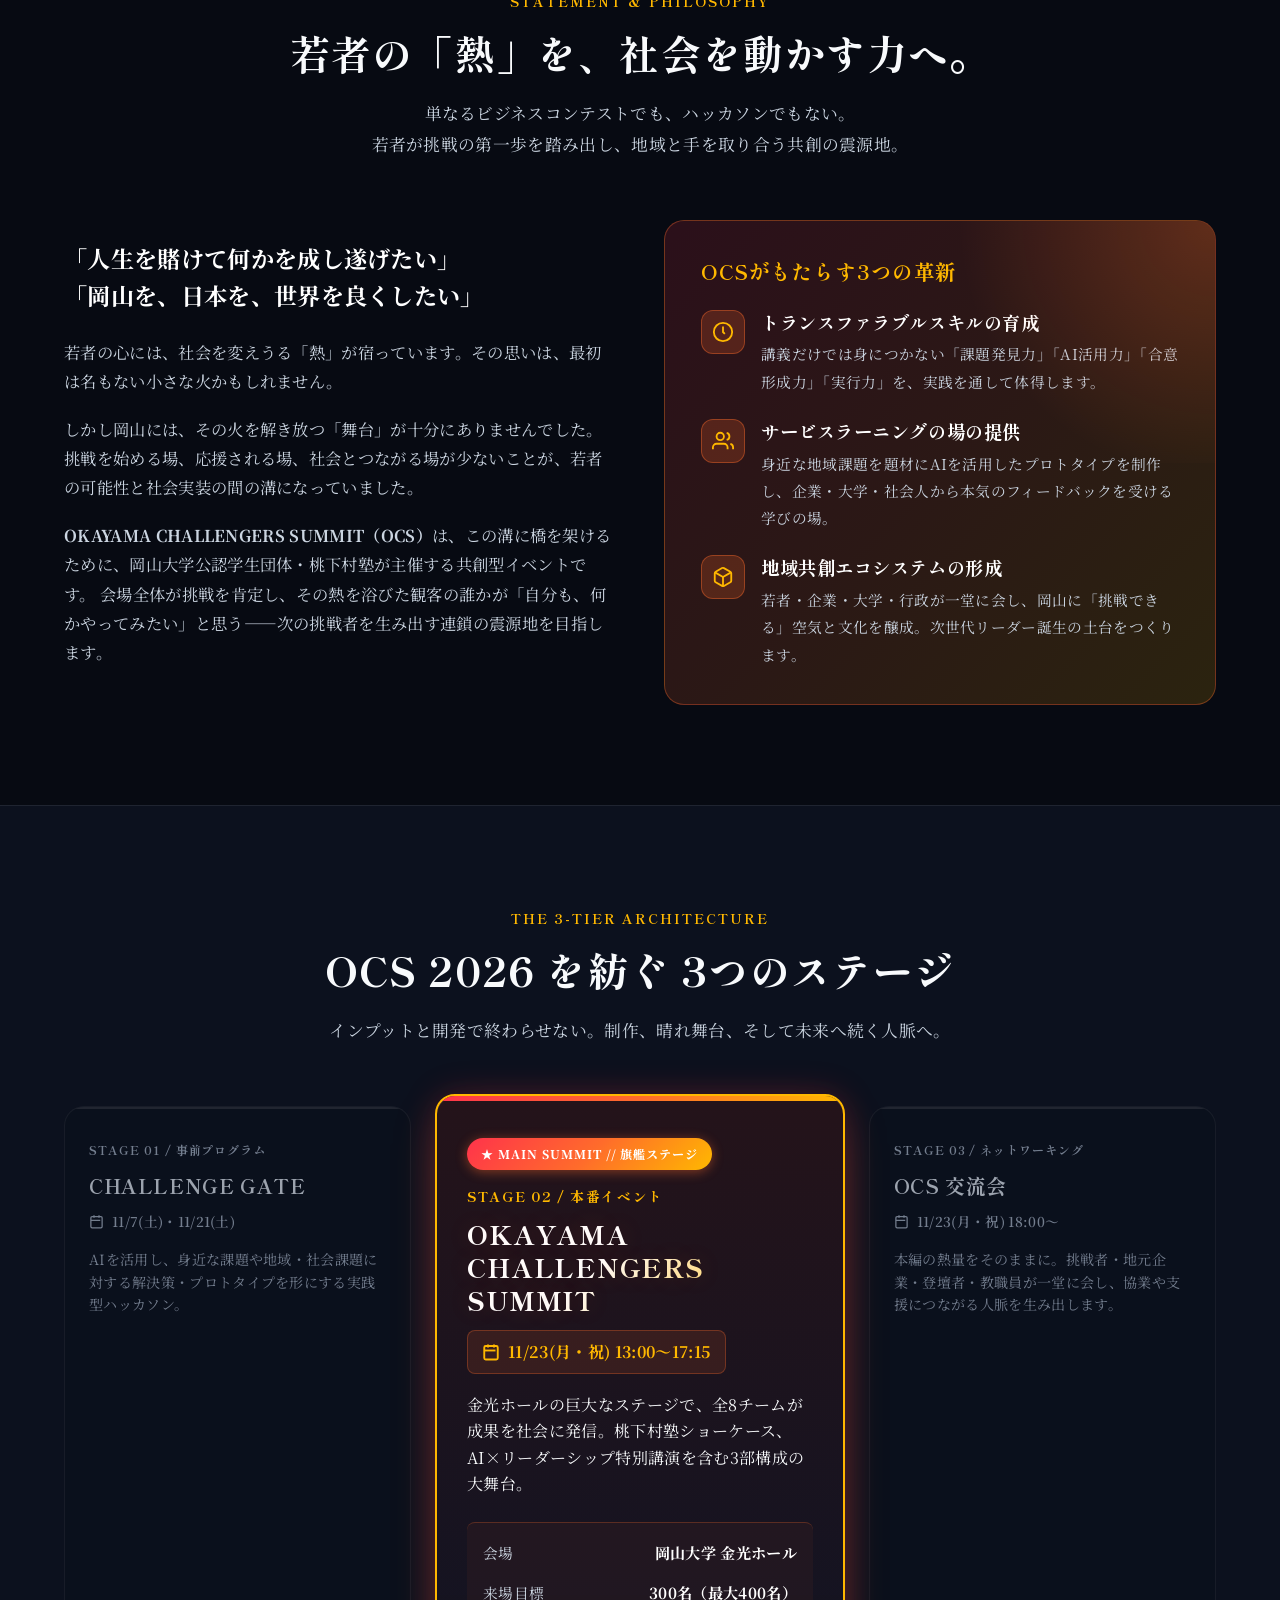
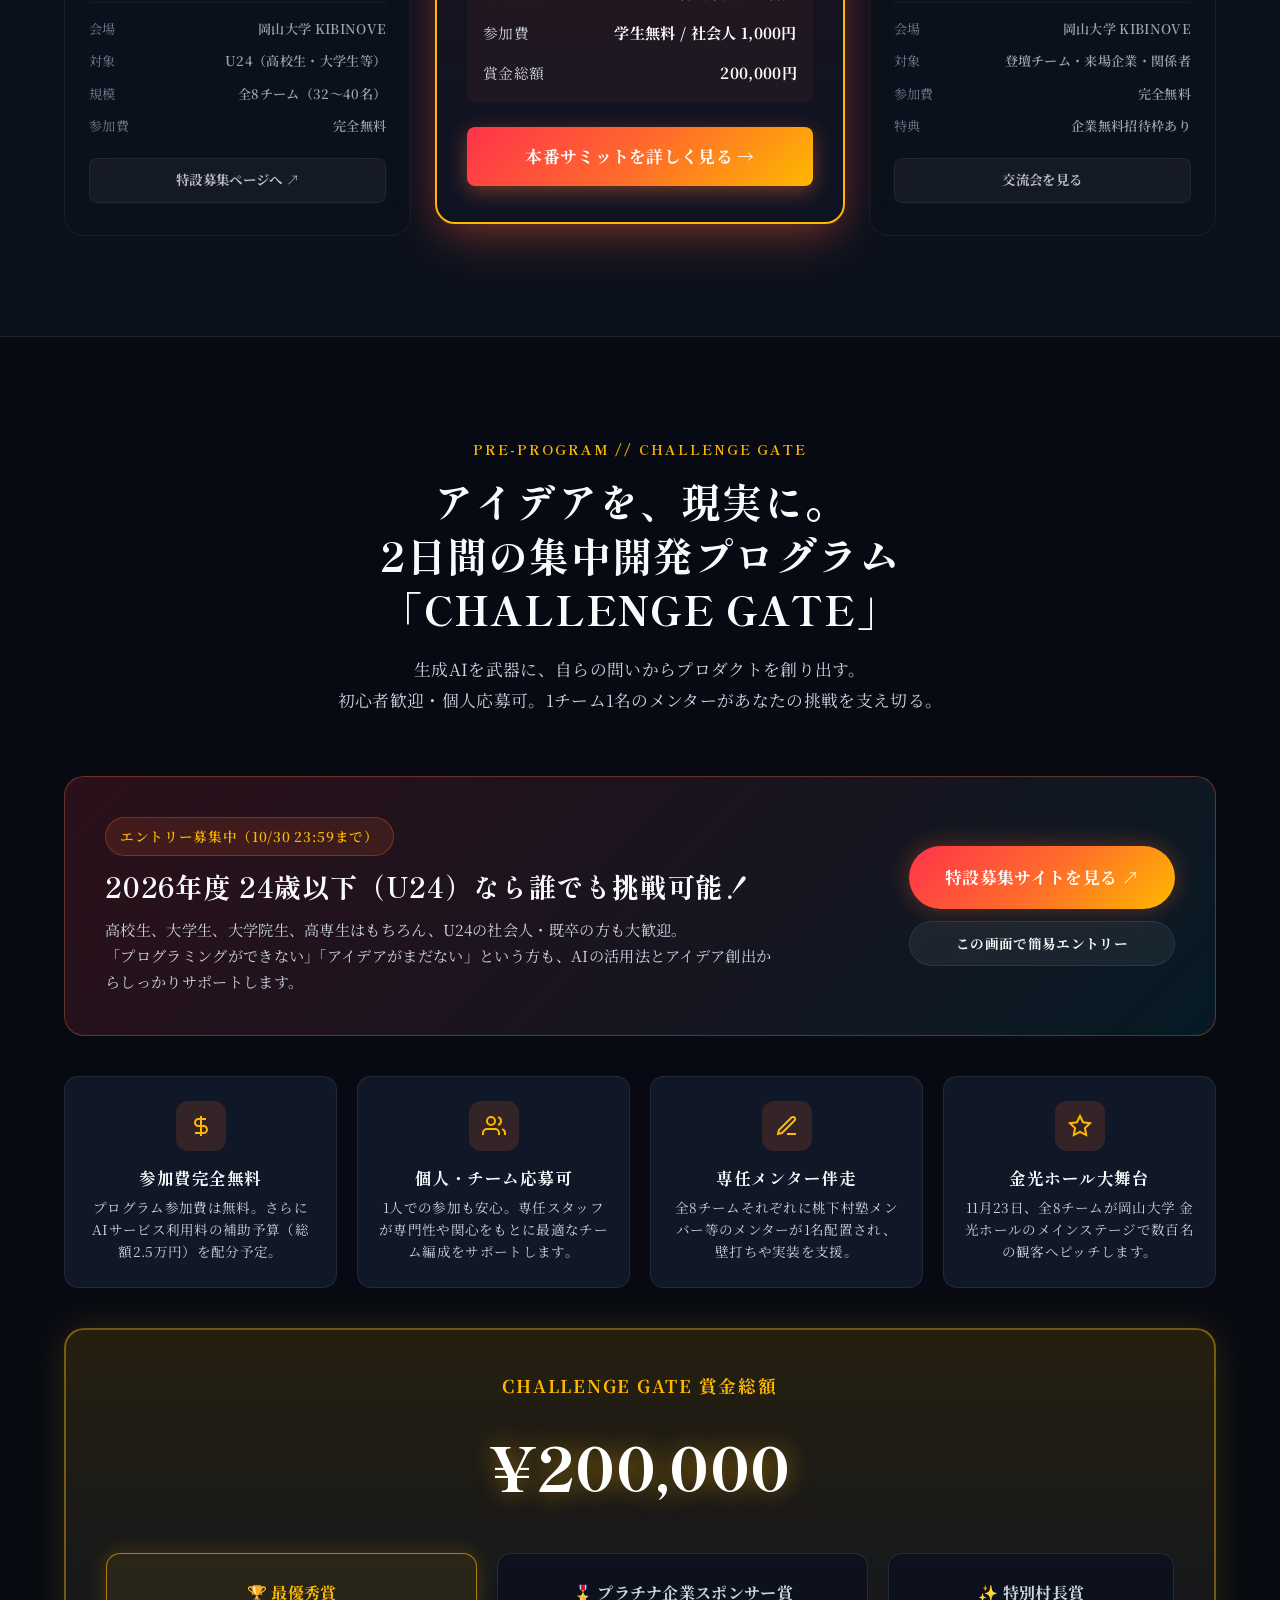
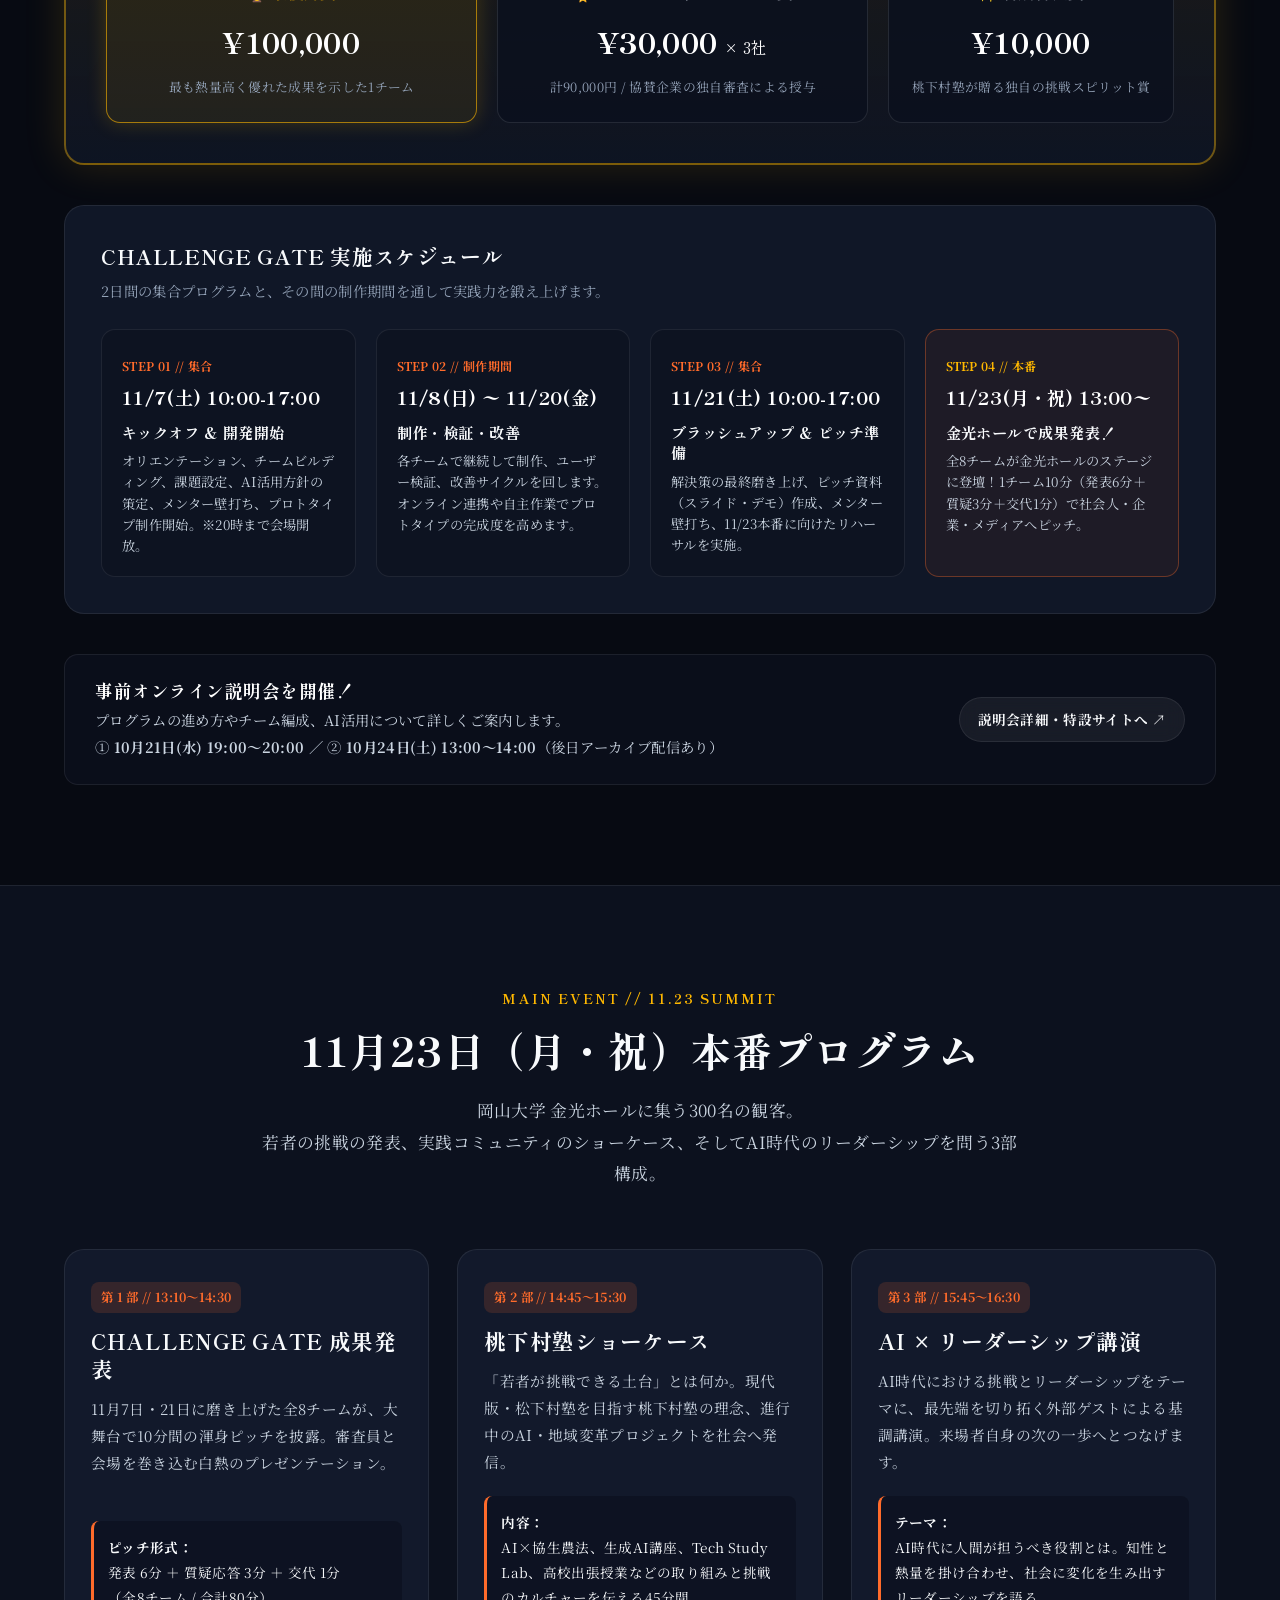
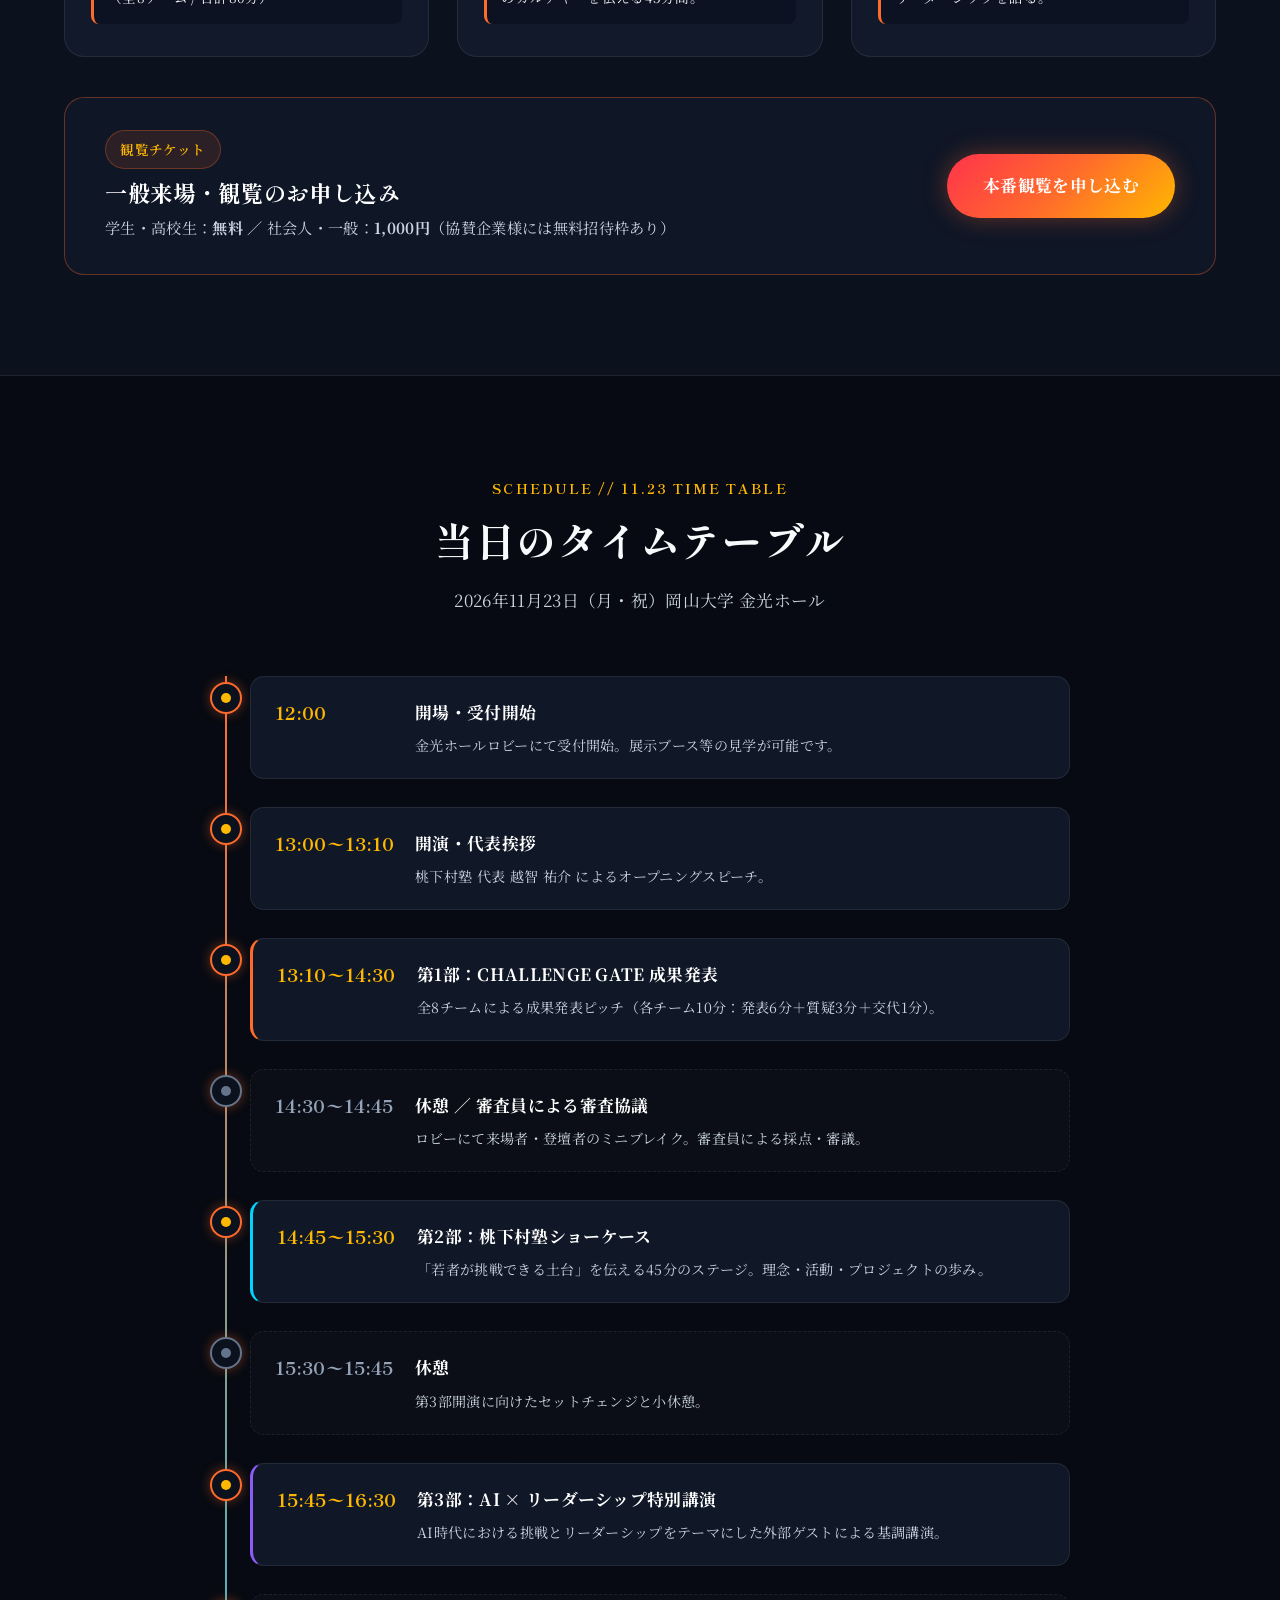
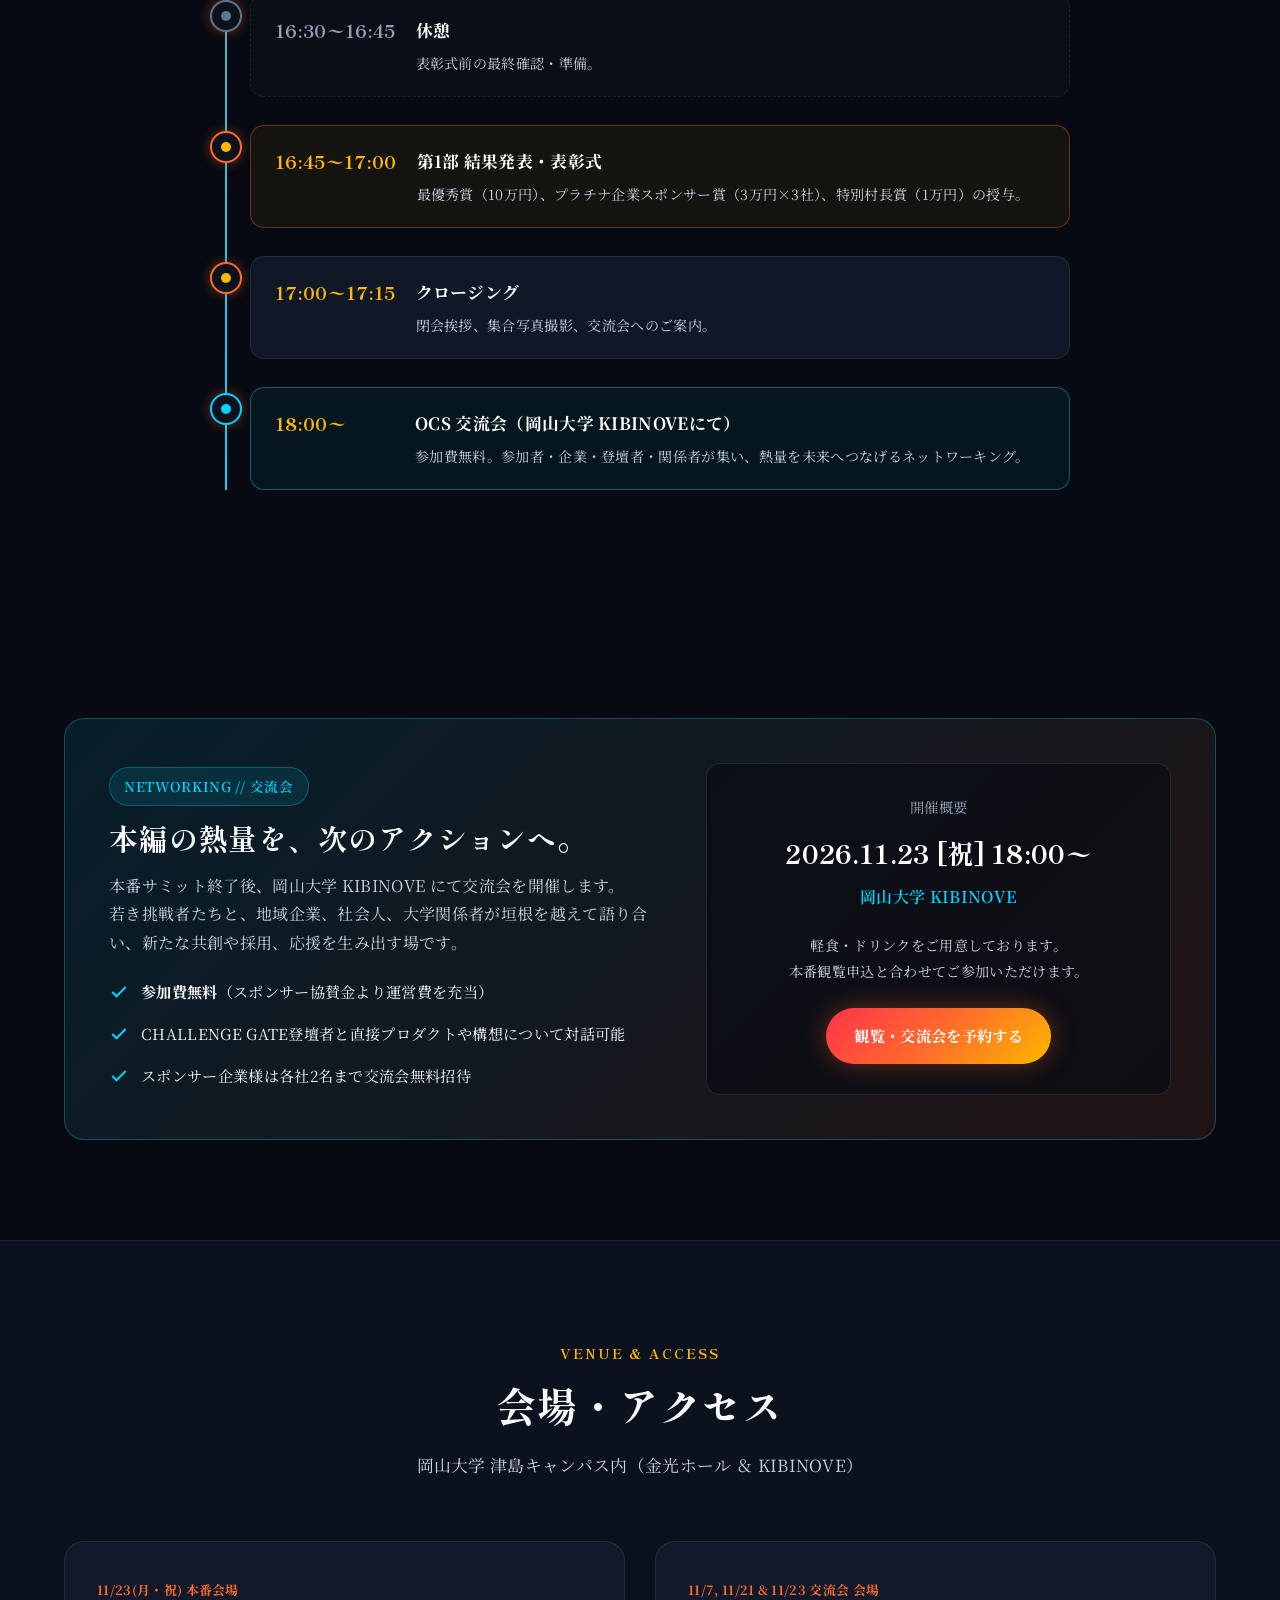
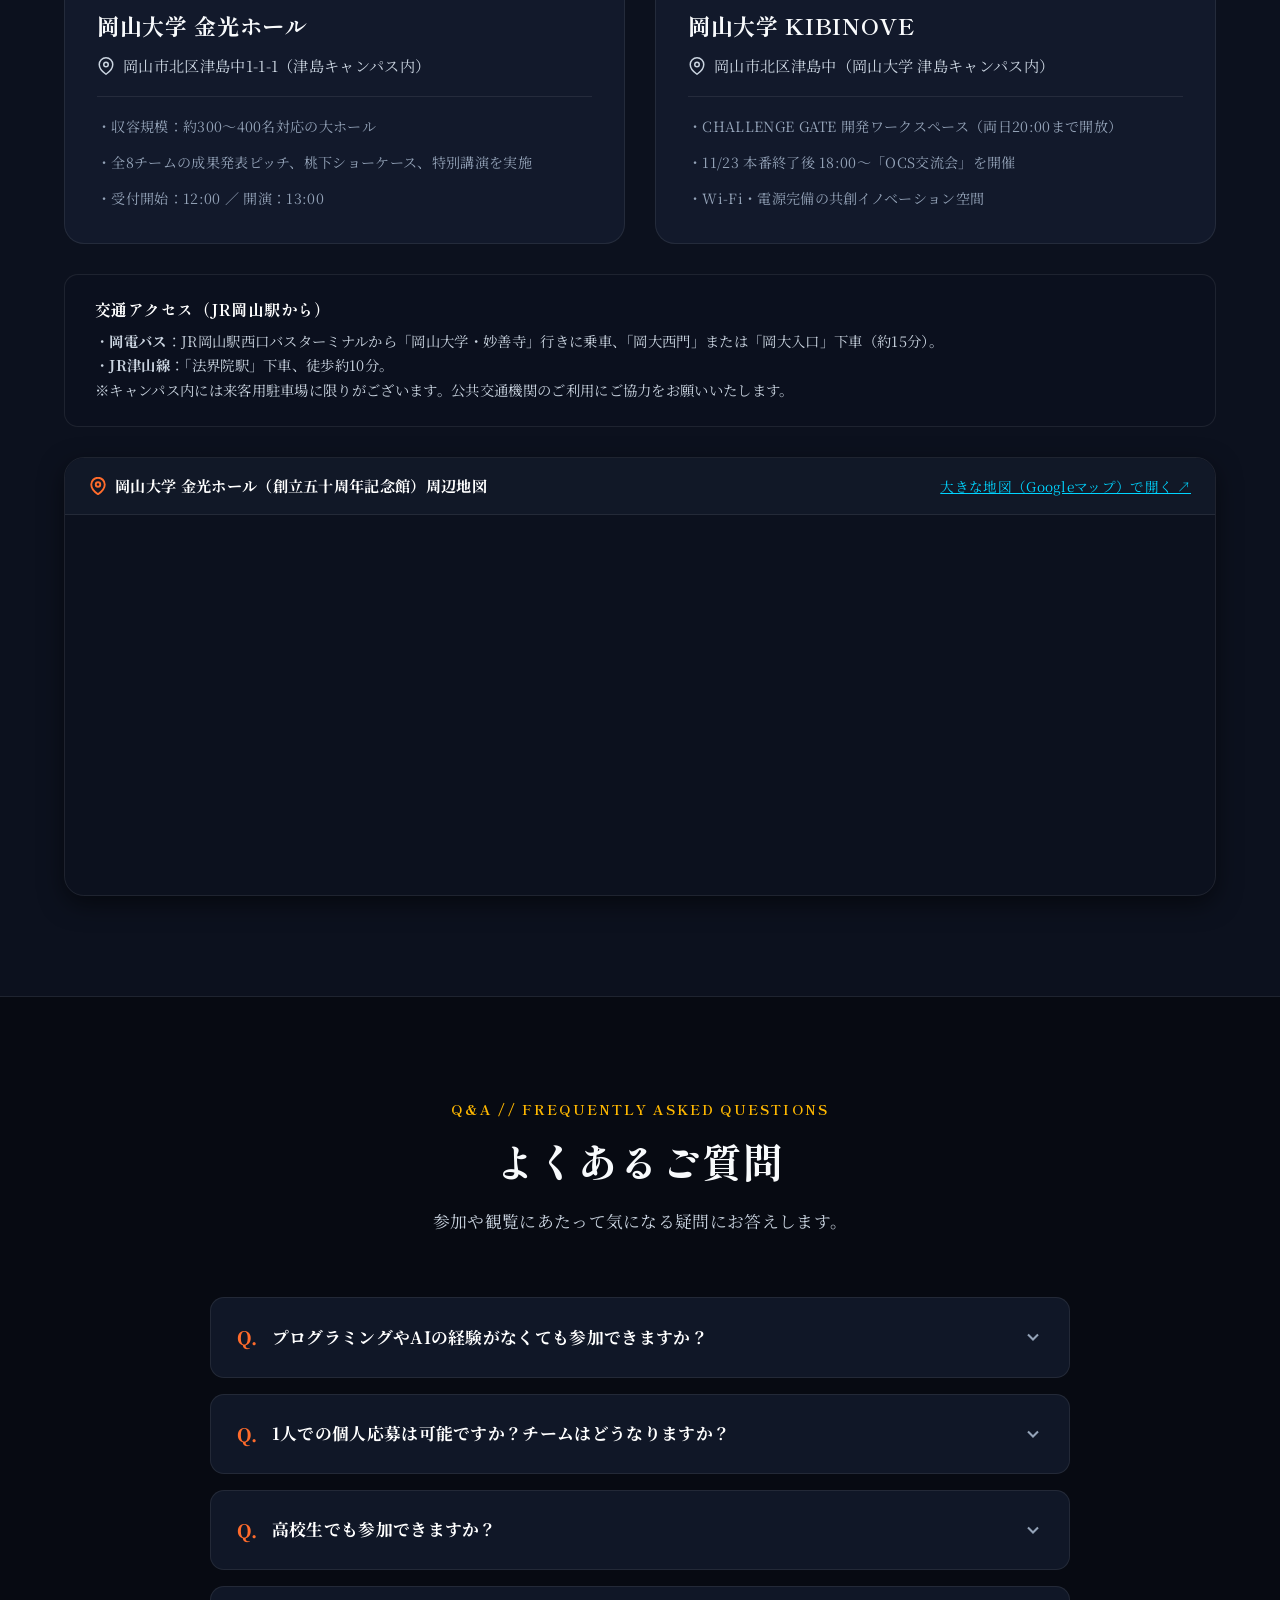
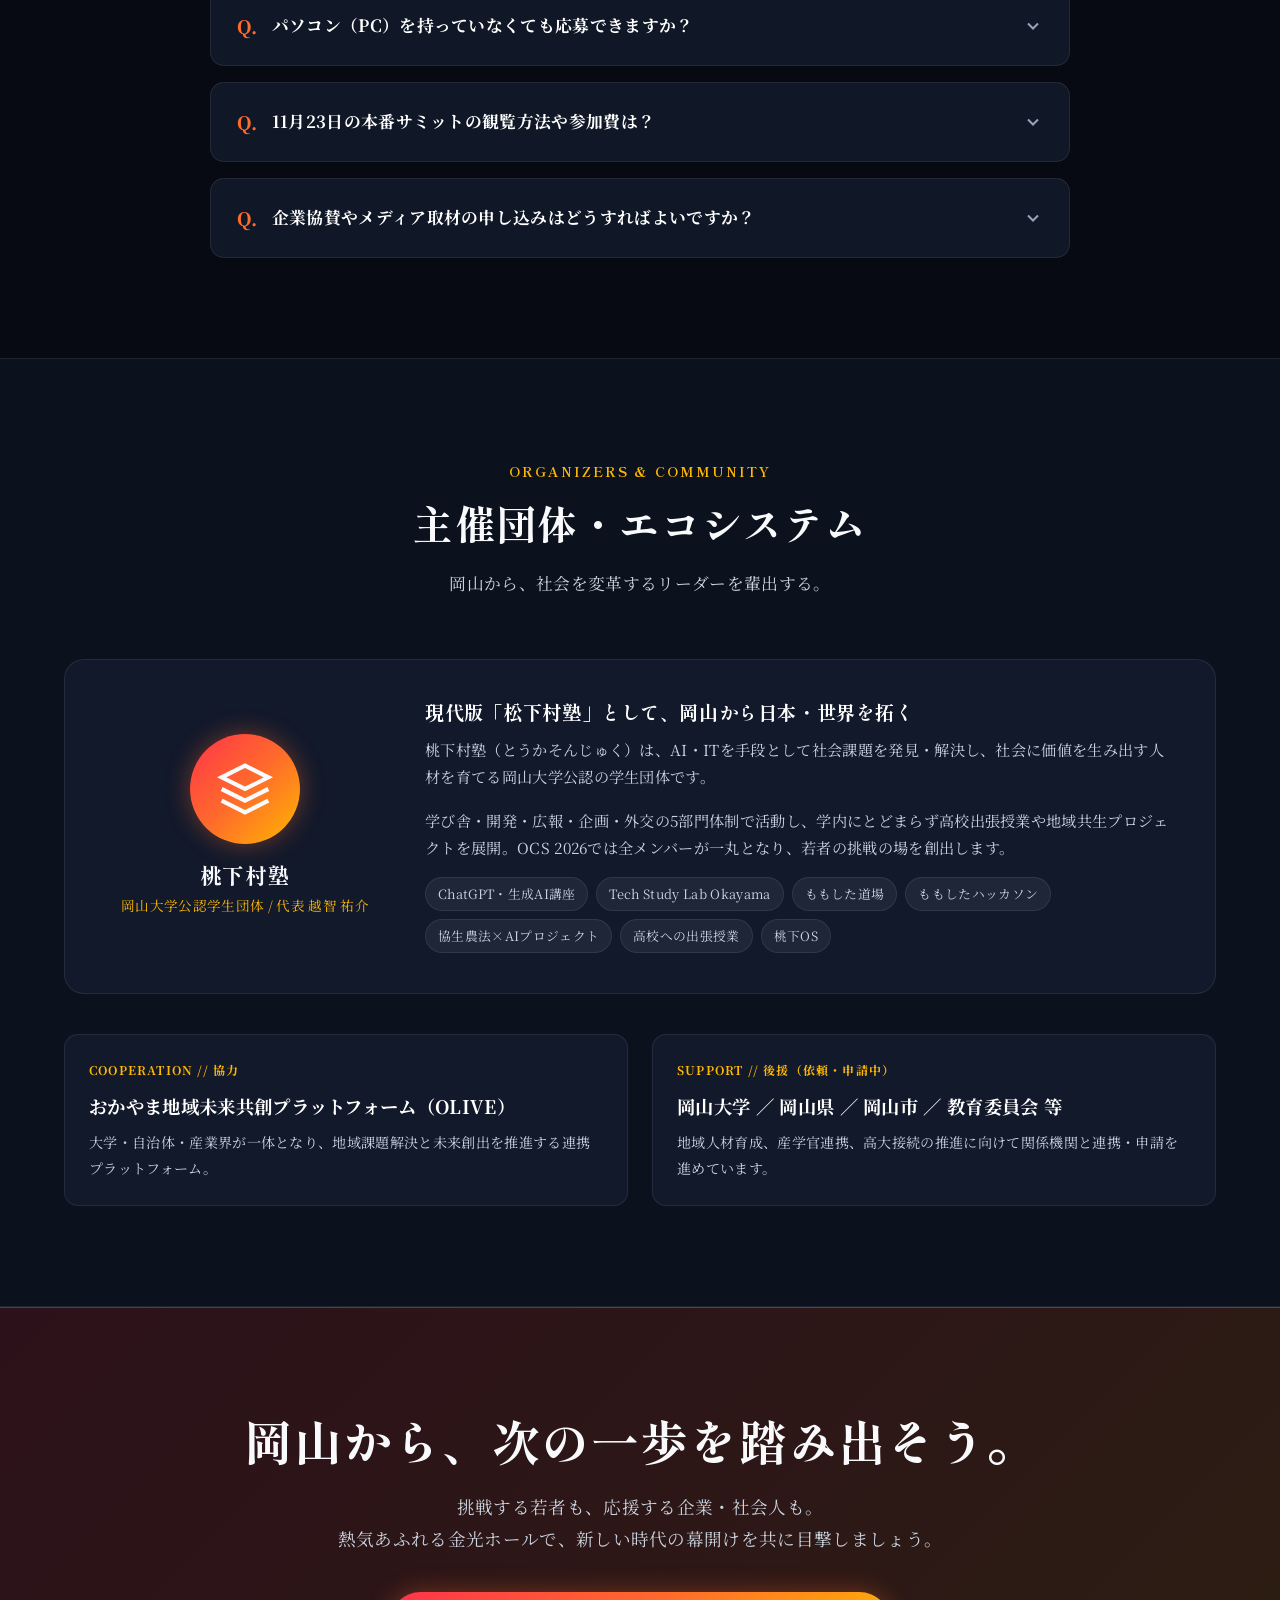
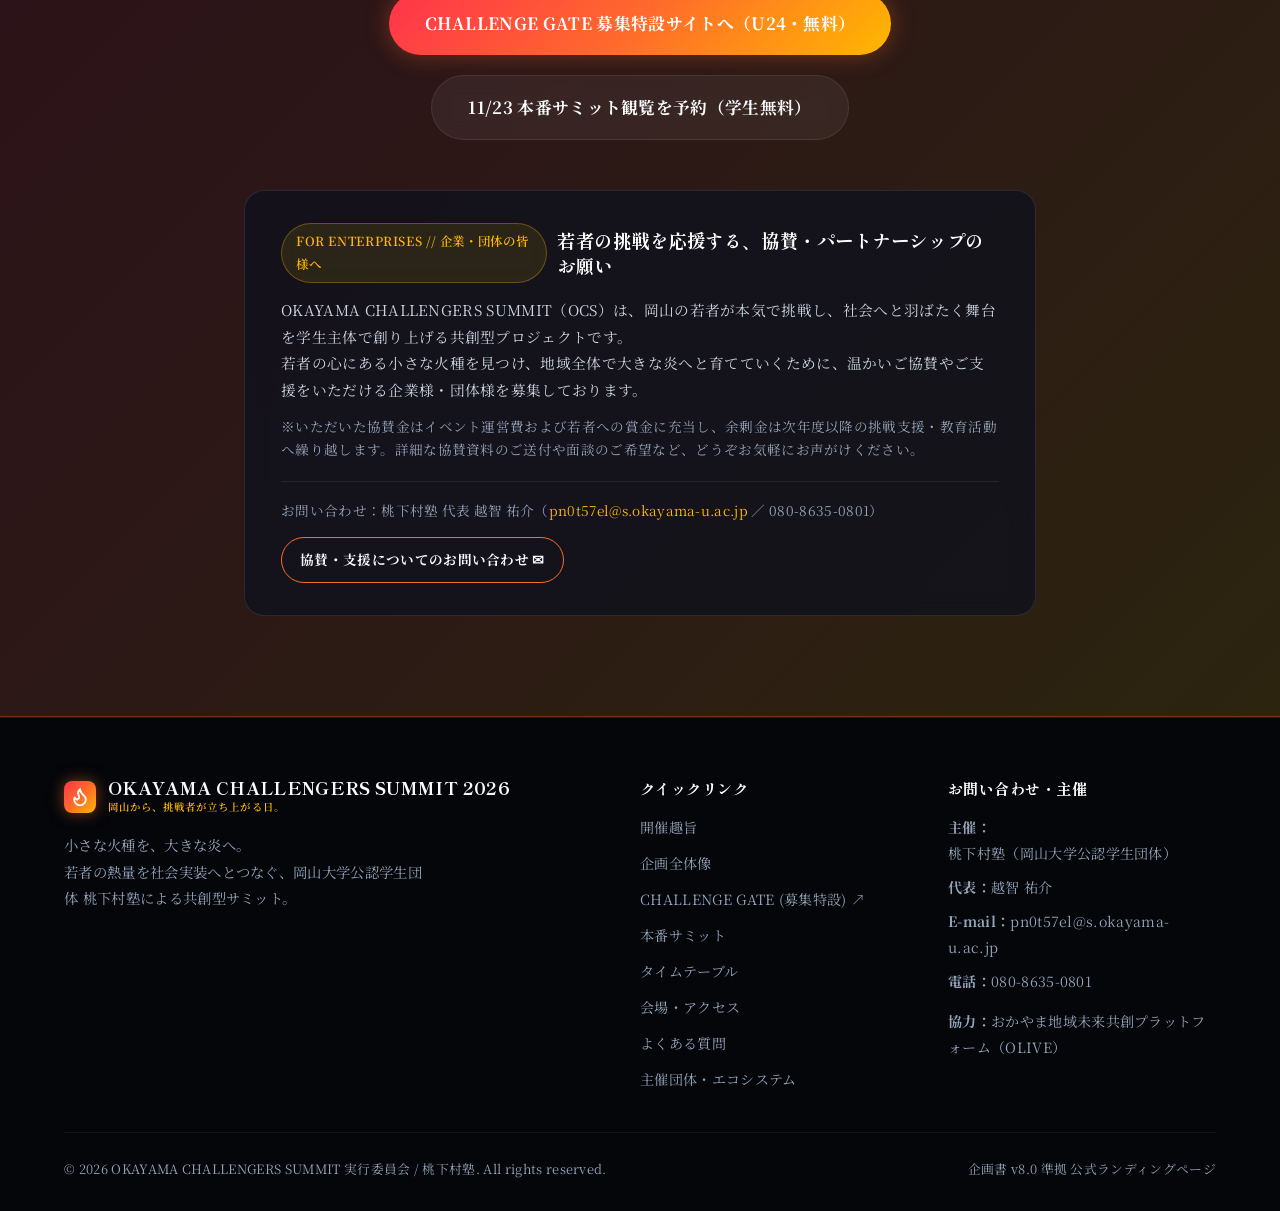
==== commit f1efbd44: "refactor: Move organizer section below FAQ section" ====
--- a/index.html
+++ b/index.html
@@ -52,6 +52,7 @@
         <a href="#timetable" class="nav-link">タイムテーブル</a>
         <a href="#access" class="nav-link">会場・アクセス</a>
         <a href="#faq" class="nav-link">FAQ</a>
+        <a href="#organizer" class="nav-link">主催団体</a>
       </nav>
 
       <div class="header-cta">
@@ -82,8 +83,8 @@
     <a href="#summit" class="mobile-nav-link">本番サミット (Summit)</a>
     <a href="#timetable" class="mobile-nav-link">タイムテーブル (Timetable)</a>
     <a href="#access" class="mobile-nav-link">会場・アクセス (Access)</a>
+    <a href="#faq" class="mobile-nav-link">よくある質問 (FAQ)</a>
     <a href="#organizer" class="mobile-nav-link">主催団体・体制 (Organizer)</a>
-    <a href="#faq" class="mobile-nav-link">よくある質問 (FAQ)</a>
     <div style="margin-top: 20px; display: flex; flex-direction: column; gap: 12px;">
       <a href="challenge-gate.html" class="btn btn-outline-flame">CHALLENGE GATE 募集特設サイト</a>
       <a href="#" class="btn btn-primary" data-modal-target="modalSummitTicket">11/23 本番観覧を申し込む</a>
@@ -821,72 +822,9 @@
     </section>
 
     <!-- =======================================================================
-         Organizers & Ecosystem
-         ======================================================================= -->
-    <section class="section section-darker" id="organizer">
-      <div class="container">
-        <div class="section-header">
-          <span class="section-tag">ORGANIZERS &amp; COMMUNITY</span>
-          <h2 class="section-title">主催団体・エコシステム</h2>
-          <p class="section-desc">岡山から、社会を変革するリーダーを輩出する。</p>
-        </div>
-
-        <div class="organizer-card">
-          <div class="org-profile-box">
-            <div class="org-avatar-badge">
-              <svg width="56" height="56" viewBox="0 0 24 24" fill="none" stroke="currentColor" stroke-width="1.8"><path d="M12 2L2 7l10 5 10-5-10-5z"></path><path d="M2 17l10 5 10-5"></path><path d="M2 12l10 5 10-5"></path></svg>
-            </div>
-            <h3 class="org-name">桃下村塾</h3>
-            <div class="org-role">岡山大学公認学生団体 / 代表 越智 祐介</div>
-          </div>
-
-          <div class="org-bio">
-            <h4 style="font-size: 1.2rem; color: #fff; margin-bottom: 10px;">
-              現代版「松下村塾」として、岡山から日本・世界を拓く
-            </h4>
-            <p>
-              桃下村塾（とうかそんじゅく）は、AI・ITを手段として社会課題を発見・解決し、社会に価値を生み出す人材を育てる岡山大学公認の学生団体です。
-            </p>
-            <p>
-              学び舎・開発・広報・企画・外交の5部門体制で活動し、学内にとどまらず高校出張授業や地域共生プロジェクトを展開。OCS 2026では全メンバーが一丸となり、若者の挑戦の場を創出します。
-            </p>
-            
-            <div class="org-activities-tags">
-              <span class="tag-pill">ChatGPT・生成AI講座</span>
-              <span class="tag-pill">Tech Study Lab Okayama</span>
-              <span class="tag-pill">ももした道場</span>
-              <span class="tag-pill">ももしたハッカソン</span>
-              <span class="tag-pill">協生農法×AIプロジェクト</span>
-              <span class="tag-pill">高校への出張授業</span>
-              <span class="tag-pill">桃下OS</span>
-            </div>
-          </div>
-        </div>
-
-        <div class="partners-row">
-          <div class="partner-box">
-            <div class="partner-box-label">COOPERATION // 協力</div>
-            <div class="partner-box-name">おかやま地域未来共創プラットフォーム（OLIVE）</div>
-            <p style="font-size: 0.88rem; color: var(--text-secondary);">
-              大学・自治体・産業界が一体となり、地域課題解決と未来創出を推進する連携プラットフォーム。
-            </p>
-          </div>
-
-          <div class="partner-box">
-            <div class="partner-box-label">SUPPORT // 後援（依頼・申請中）</div>
-            <div class="partner-box-name">岡山大学 ／ 岡山県 ／ 岡山市 ／ 教育委員会 等</div>
-            <p style="font-size: 0.88rem; color: var(--text-secondary);">
-              地域人材育成、産学官連携、高大接続の推進に向けて関係機関と連携・申請を進めています。
-            </p>
-          </div>
-        </div>
-      </div>
-    </section>
-
-    <!-- =======================================================================
          Access & Venue Section
          ======================================================================= -->
-    <section class="section" id="access">
+    <section class="section section-darker" id="access">
       <div class="container">
         <div class="section-header">
           <span class="section-tag">VENUE &amp; ACCESS</span>
@@ -964,7 +902,7 @@
     <!-- =======================================================================
          FAQ Section
          ======================================================================= -->
-    <section class="section section-darker" id="faq">
+    <section class="section" id="faq">
       <div class="container">
         <div class="section-header">
           <span class="section-tag">Q&amp;A // FREQUENTLY ASKED QUESTIONS</span>
@@ -1061,6 +999,69 @@
                 協賛プラン（プラチナ15万・ゴールド5万・シルバー2万）のご相談や取材・後援のお問い合わせは、お問い合わせフォームまたは桃下村塾代表・越智（pn0t57el@s.okayama-u.ac.jp / 080-8635-0801）までお気軽にご連絡ください。担当者より詳細資料を持参・ご説明いたします。
               </div>
             </div>
+          </div>
+        </div>
+      </div>
+    </section>
+
+    <!-- =======================================================================
+         Organizers & Ecosystem
+         ======================================================================= -->
+    <section class="section section-darker" id="organizer">
+      <div class="container">
+        <div class="section-header">
+          <span class="section-tag">ORGANIZERS &amp; COMMUNITY</span>
+          <h2 class="section-title">主催団体・エコシステム</h2>
+          <p class="section-desc">岡山から、社会を変革するリーダーを輩出する。</p>
+        </div>
+
+        <div class="organizer-card">
+          <div class="org-profile-box">
+            <div class="org-avatar-badge">
+              <svg width="56" height="56" viewBox="0 0 24 24" fill="none" stroke="currentColor" stroke-width="1.8"><path d="M12 2L2 7l10 5 10-5-10-5z"></path><path d="M2 17l10 5 10-5"></path><path d="M2 12l10 5 10-5"></path></svg>
+            </div>
+            <h3 class="org-name">桃下村塾</h3>
+            <div class="org-role">岡山大学公認学生団体 / 代表 越智 祐介</div>
+          </div>
+
+          <div class="org-bio">
+            <h4 style="font-size: 1.2rem; color: #fff; margin-bottom: 10px;">
+              現代版「松下村塾」として、岡山から日本・世界を拓く
+            </h4>
+            <p>
+              桃下村塾（とうかそんじゅく）は、AI・ITを手段として社会課題を発見・解決し、社会に価値を生み出す人材を育てる岡山大学公認の学生団体です。
+            </p>
+            <p>
+              学び舎・開発・広報・企画・外交の5部門体制で活動し、学内にとどまらず高校出張授業や地域共生プロジェクトを展開。OCS 2026では全メンバーが一丸となり、若者の挑戦の場を創出します。
+            </p>
+            
+            <div class="org-activities-tags">
+              <span class="tag-pill">ChatGPT・生成AI講座</span>
+              <span class="tag-pill">Tech Study Lab Okayama</span>
+              <span class="tag-pill">ももした道場</span>
+              <span class="tag-pill">ももしたハッカソン</span>
+              <span class="tag-pill">協生農法×AIプロジェクト</span>
+              <span class="tag-pill">高校への出張授業</span>
+              <span class="tag-pill">桃下OS</span>
+            </div>
+          </div>
+        </div>
+
+        <div class="partners-row">
+          <div class="partner-box">
+            <div class="partner-box-label">COOPERATION // 協力</div>
+            <div class="partner-box-name">おかやま地域未来共創プラットフォーム（OLIVE）</div>
+            <p style="font-size: 0.88rem; color: var(--text-secondary);">
+              大学・自治体・産業界が一体となり、地域課題解決と未来創出を推進する連携プラットフォーム。
+            </p>
+          </div>
+
+          <div class="partner-box">
+            <div class="partner-box-label">SUPPORT // 後援（依頼・申請中）</div>
+            <div class="partner-box-name">岡山大学 ／ 岡山県 ／ 岡山市 ／ 教育委員会 等</div>
+            <p style="font-size: 0.88rem; color: var(--text-secondary);">
+              地域人材育成、産学官連携、高大接続の推進に向けて関係機関と連携・申請を進めています。
+            </p>
           </div>
         </div>
       </div>
@@ -1148,8 +1149,9 @@
             <a href="challenge-gate.html">CHALLENGE GATE (募集特設) ↗</a>
             <a href="#summit">本番サミット</a>
             <a href="#timetable">タイムテーブル</a>
-            <a href="#sponsor">協賛パートナー募集</a>
+            <a href="#access">会場・アクセス</a>
             <a href="#faq">よくある質問</a>
+            <a href="#organizer">主催団体・エコシステム</a>
           </div>
         </div>
 
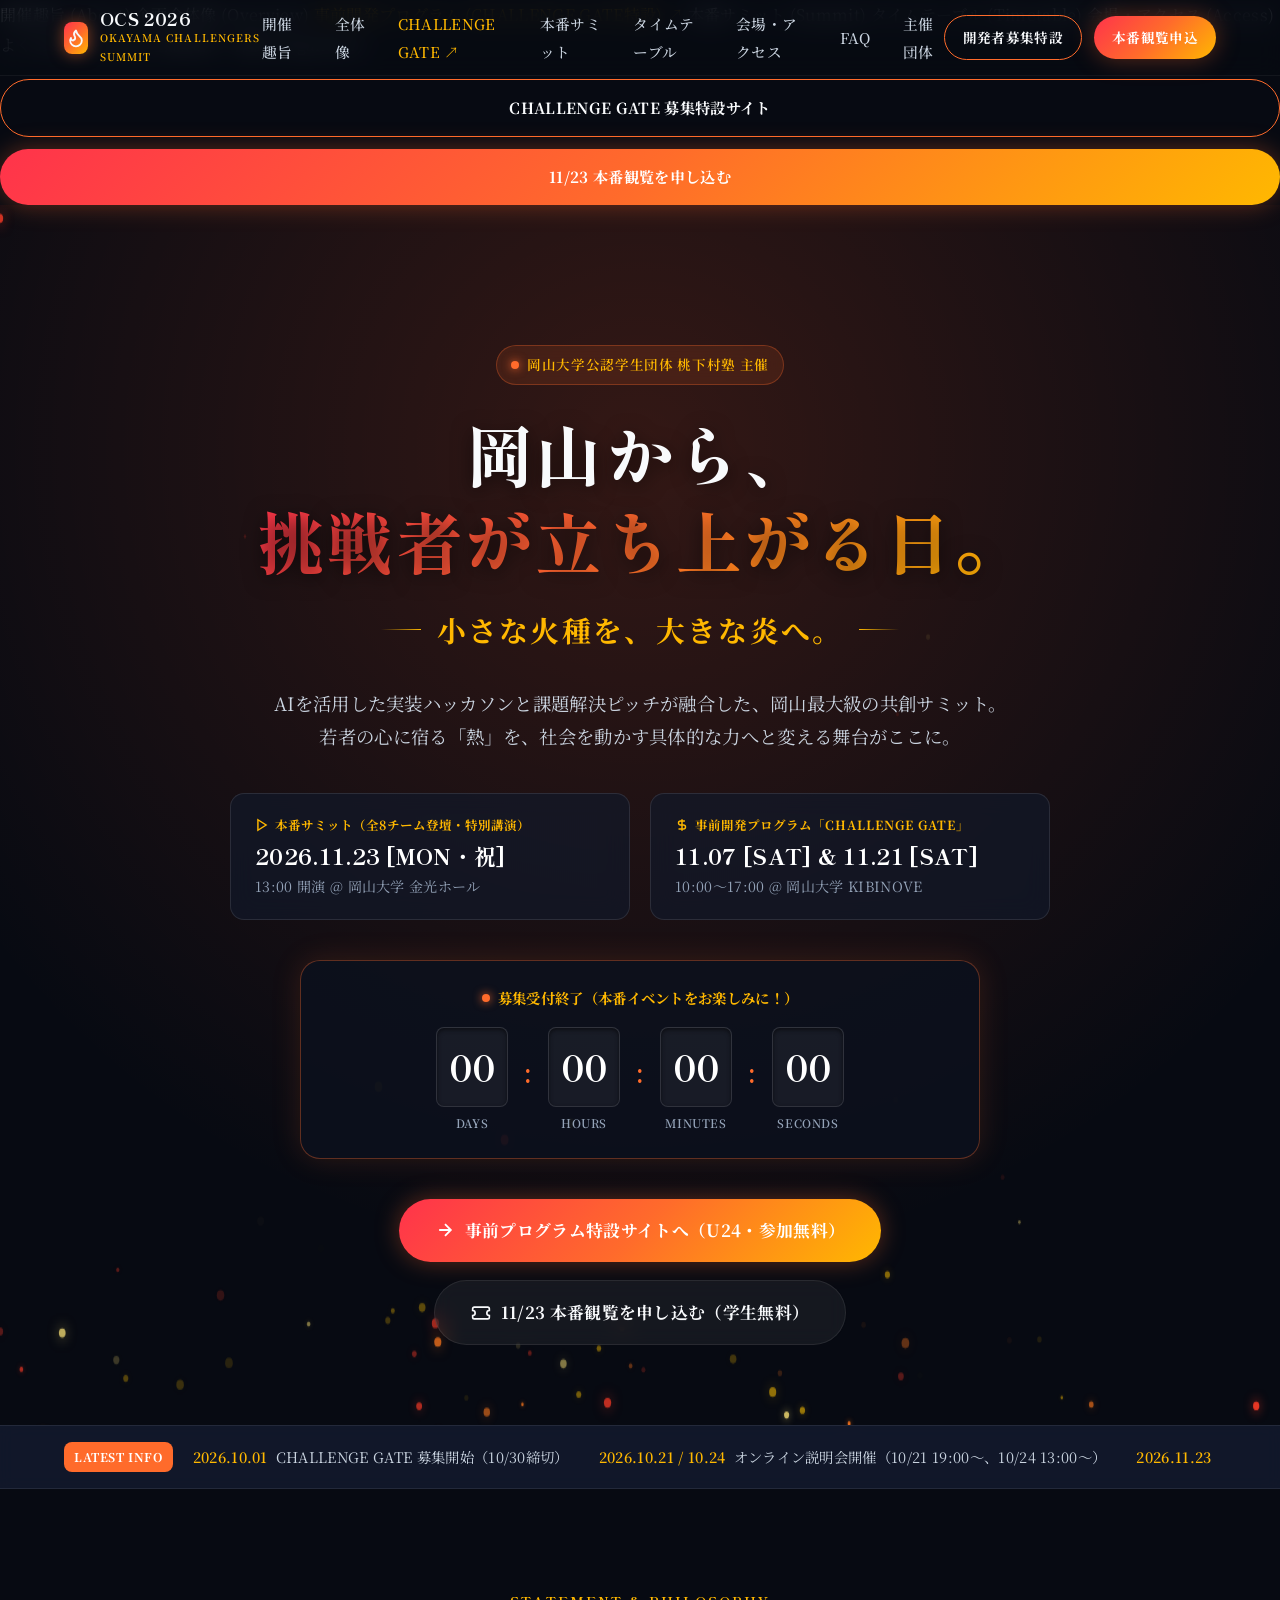
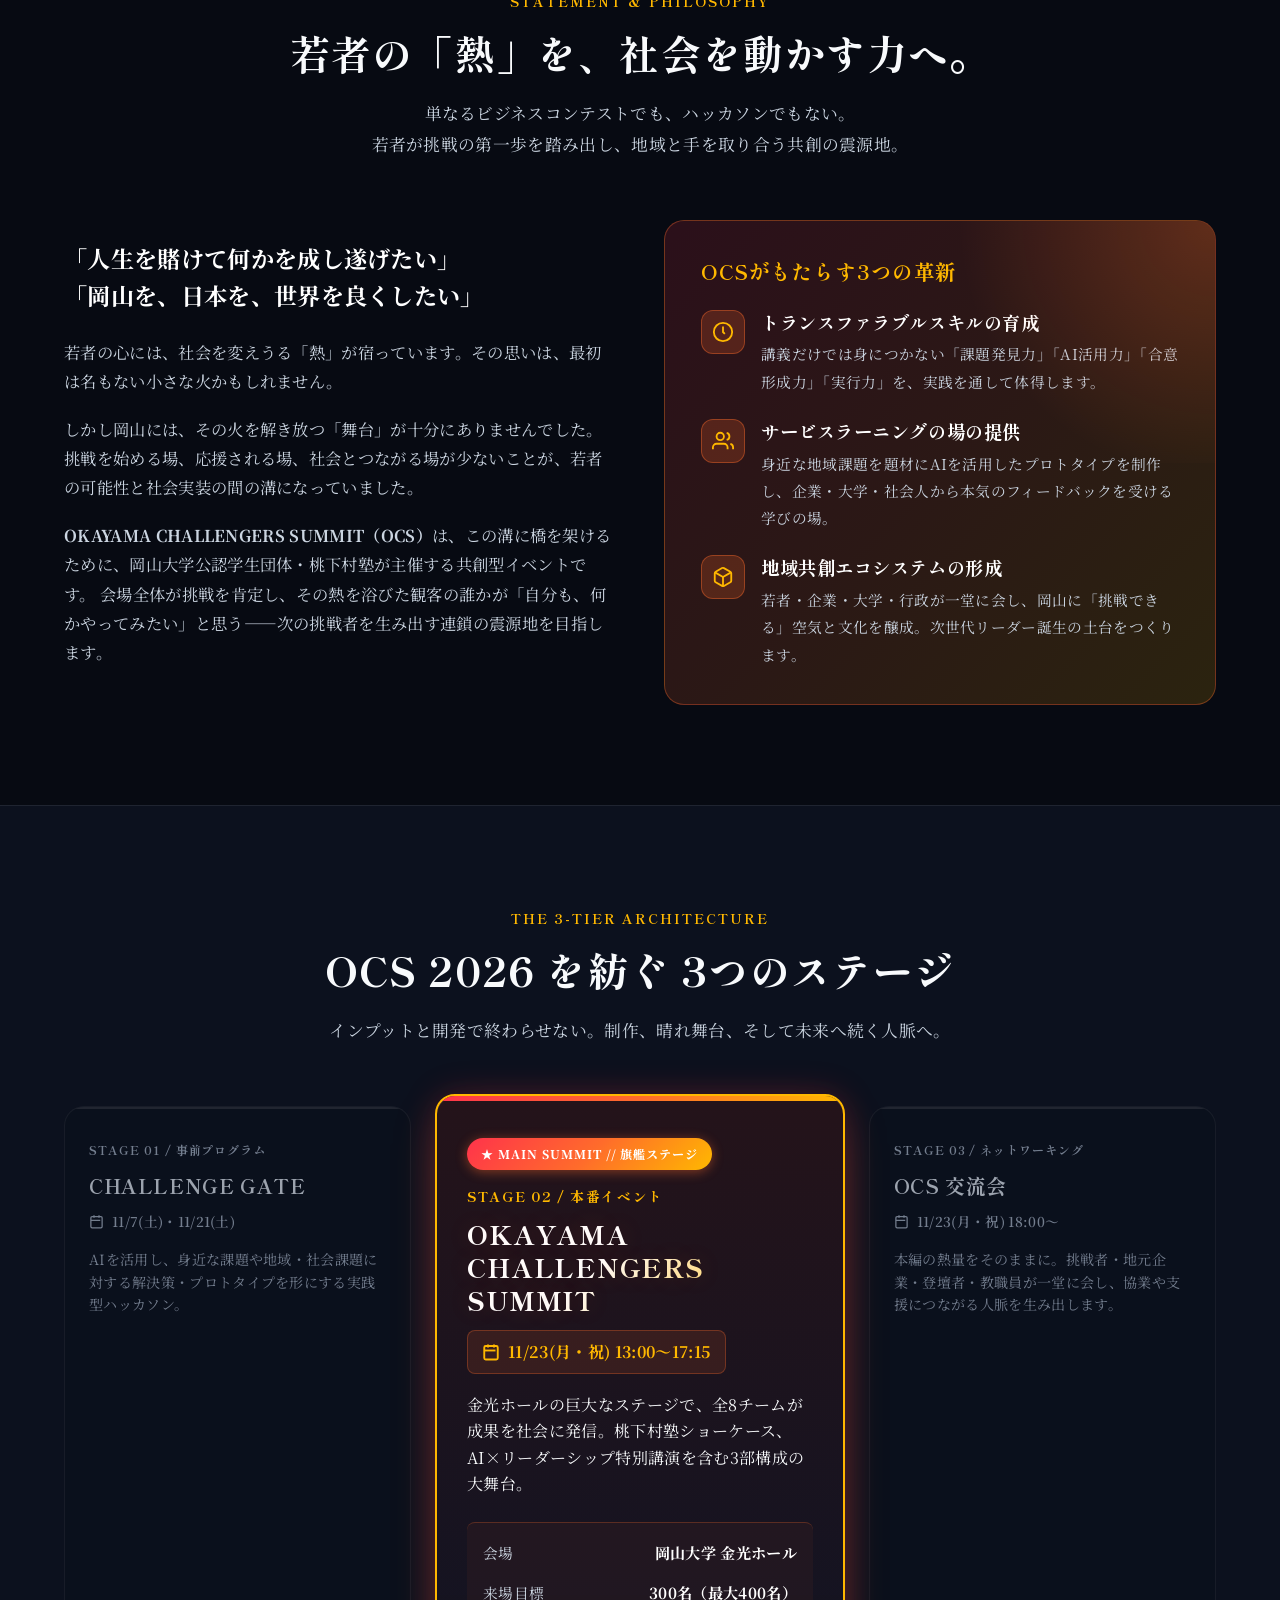
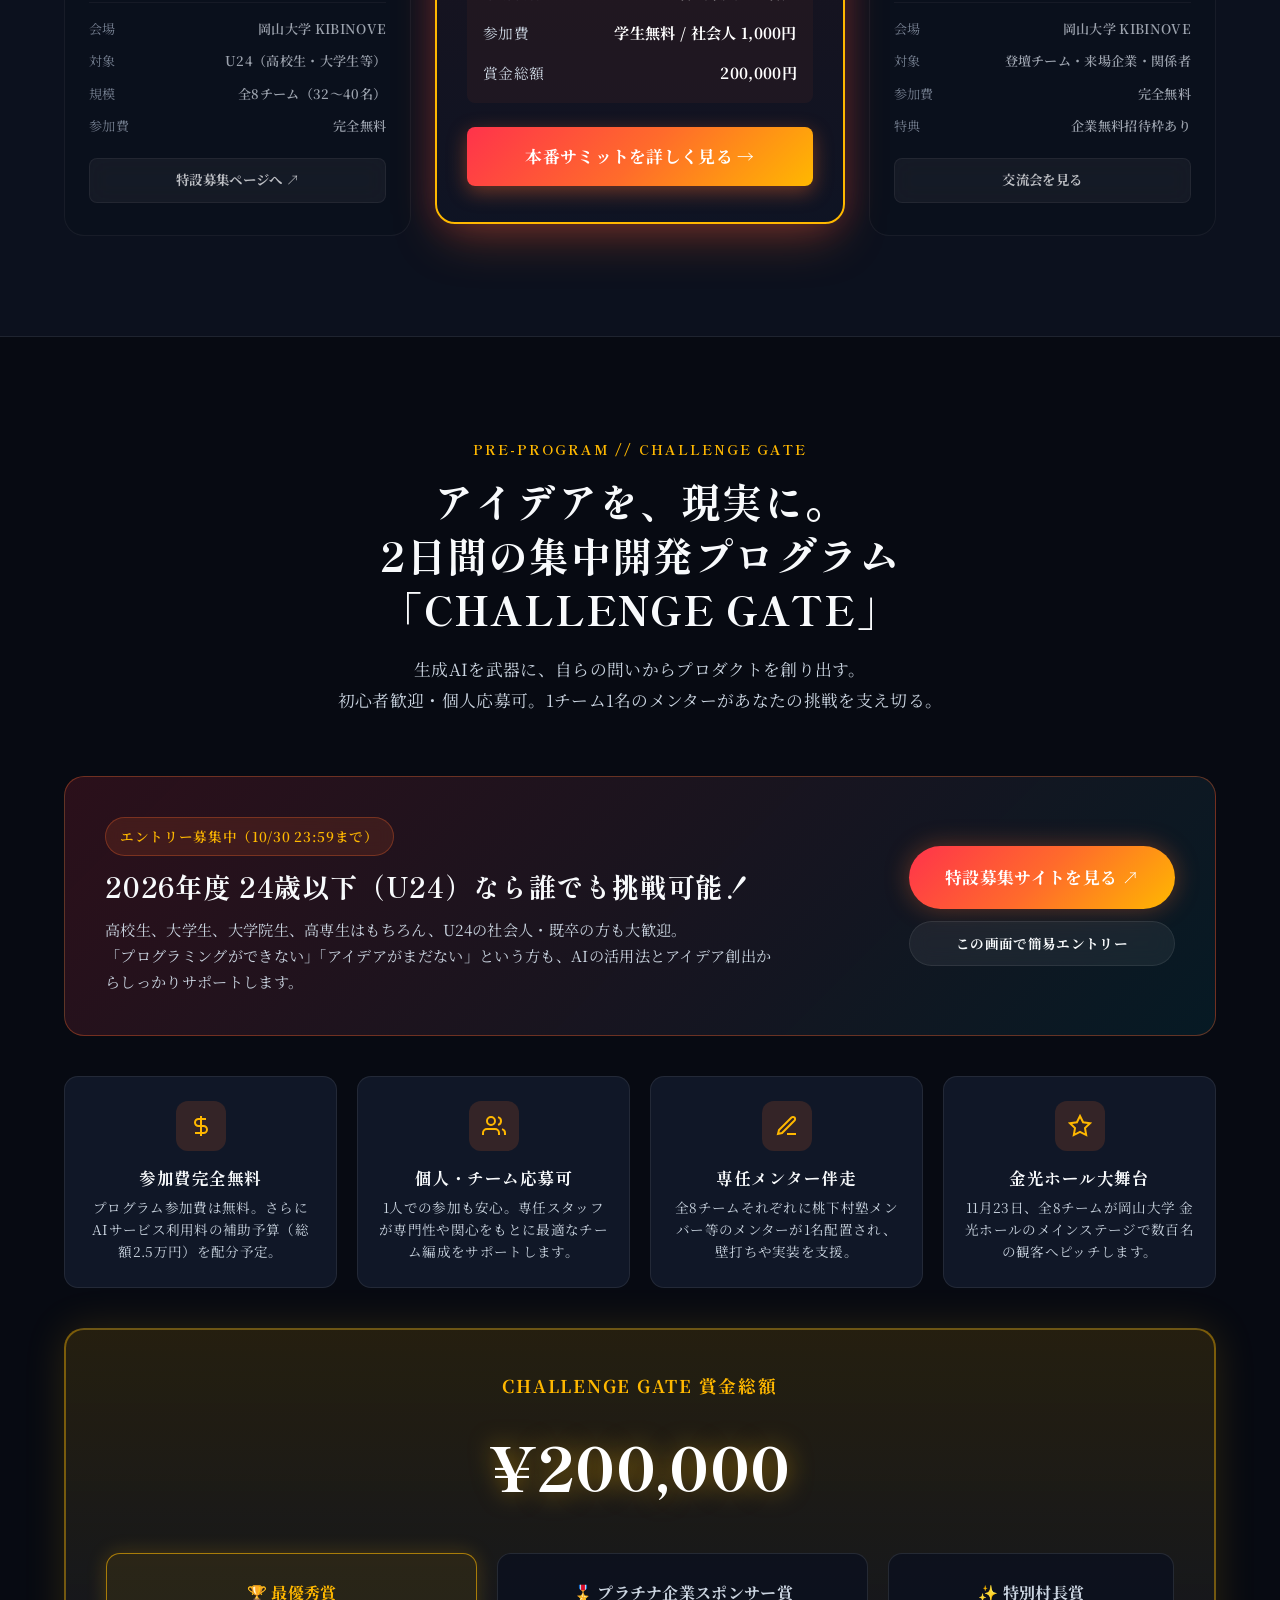
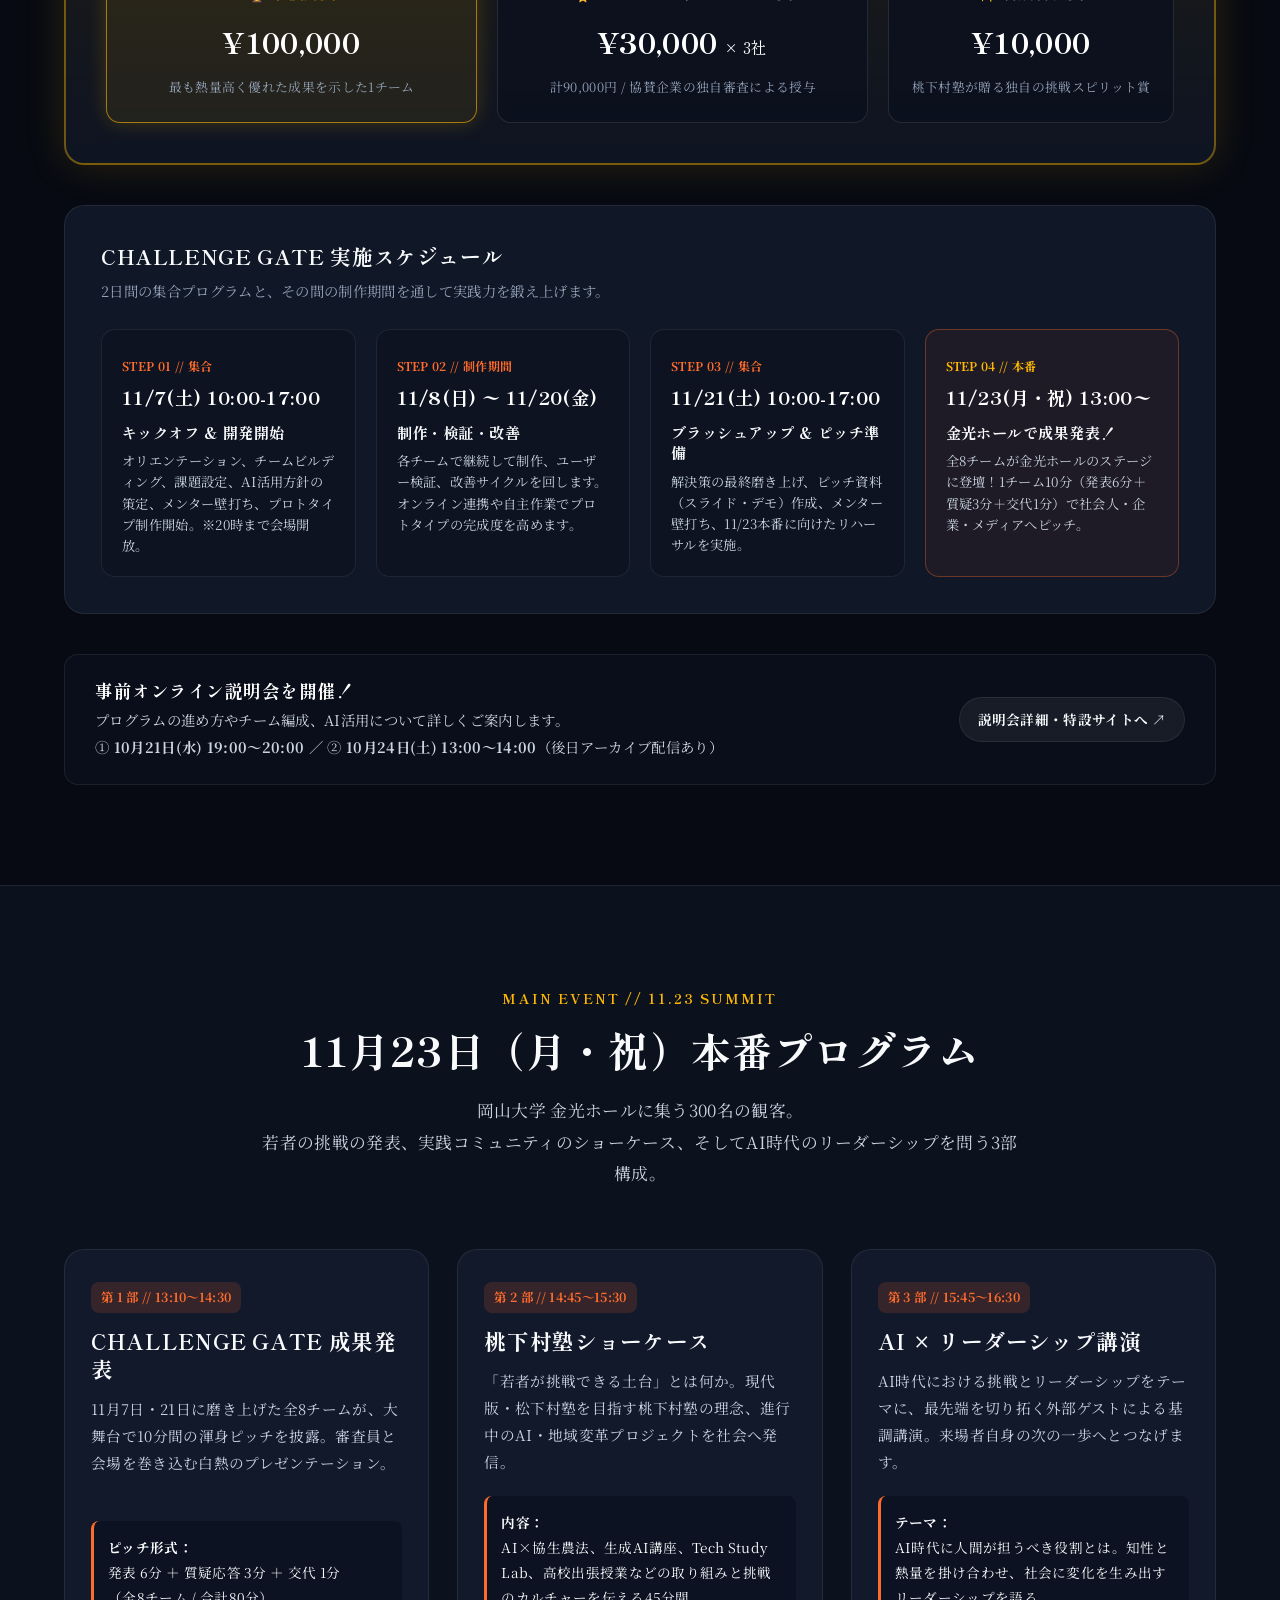
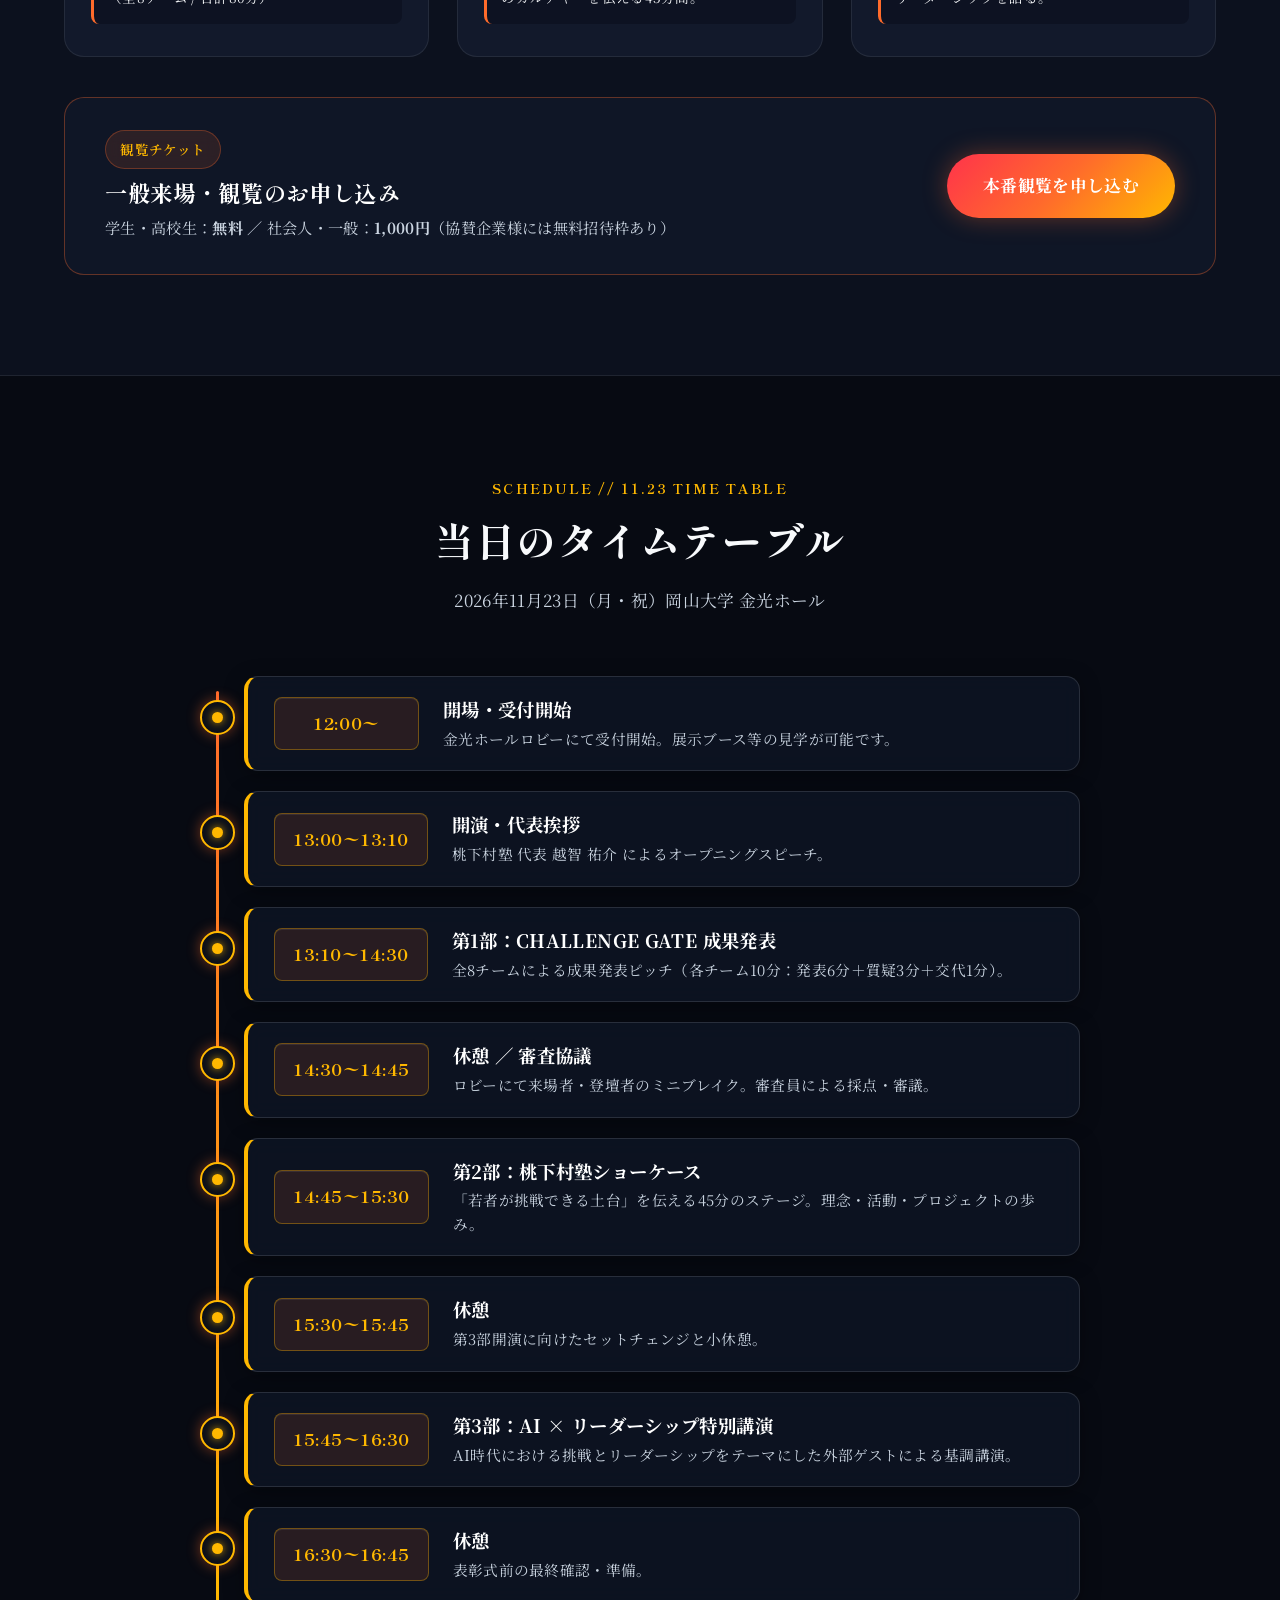
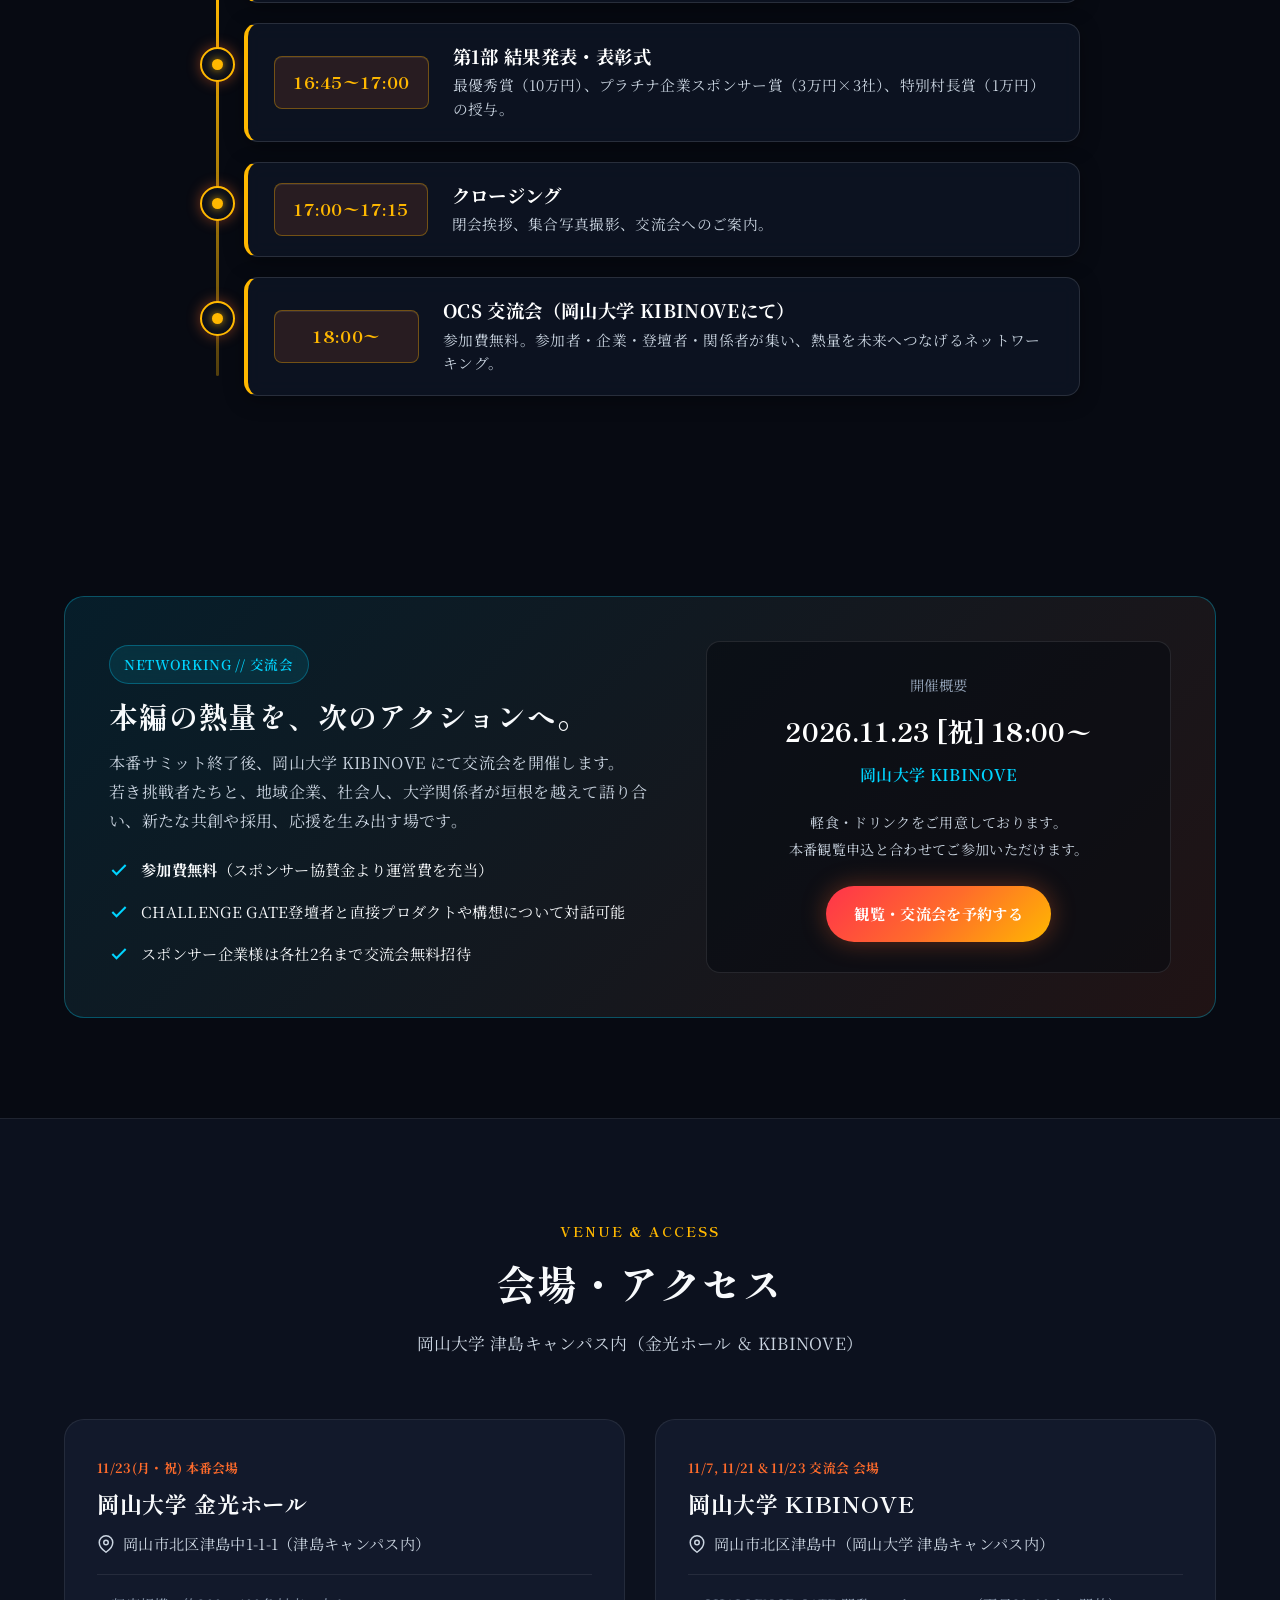
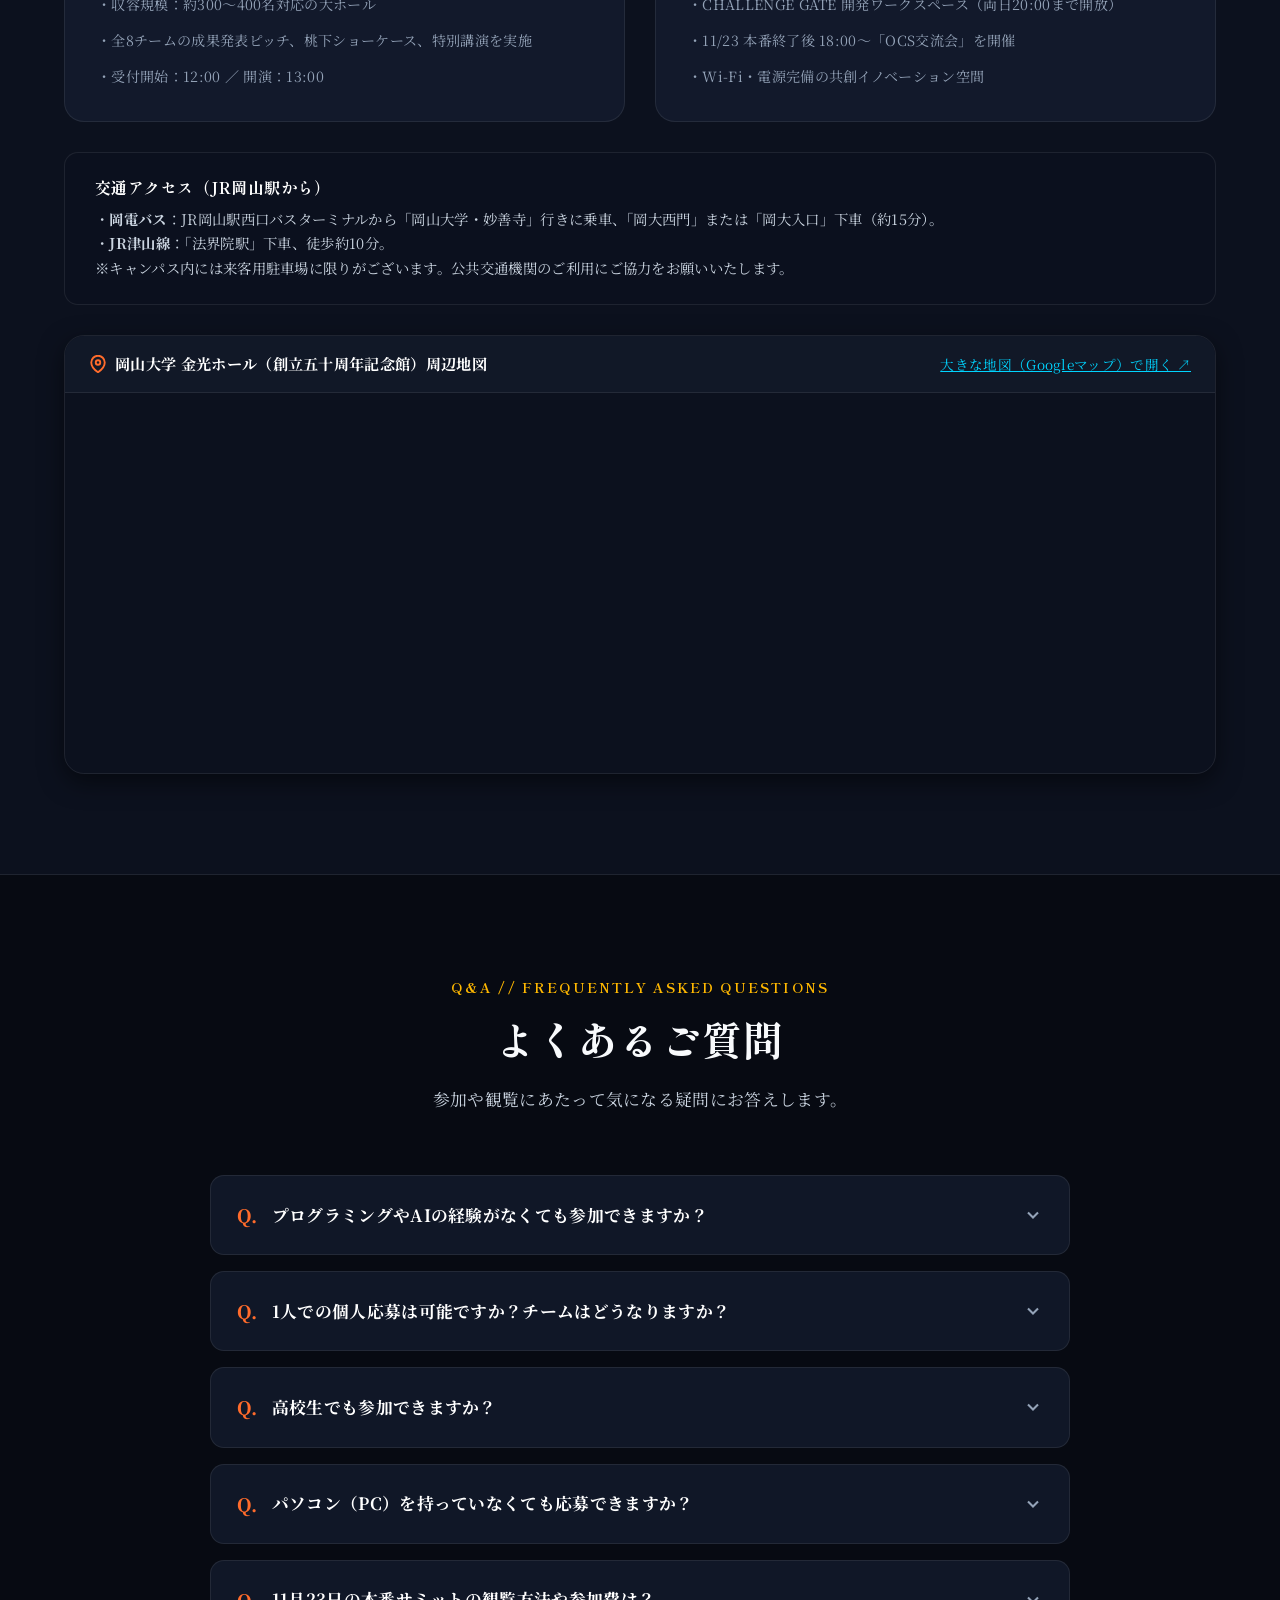
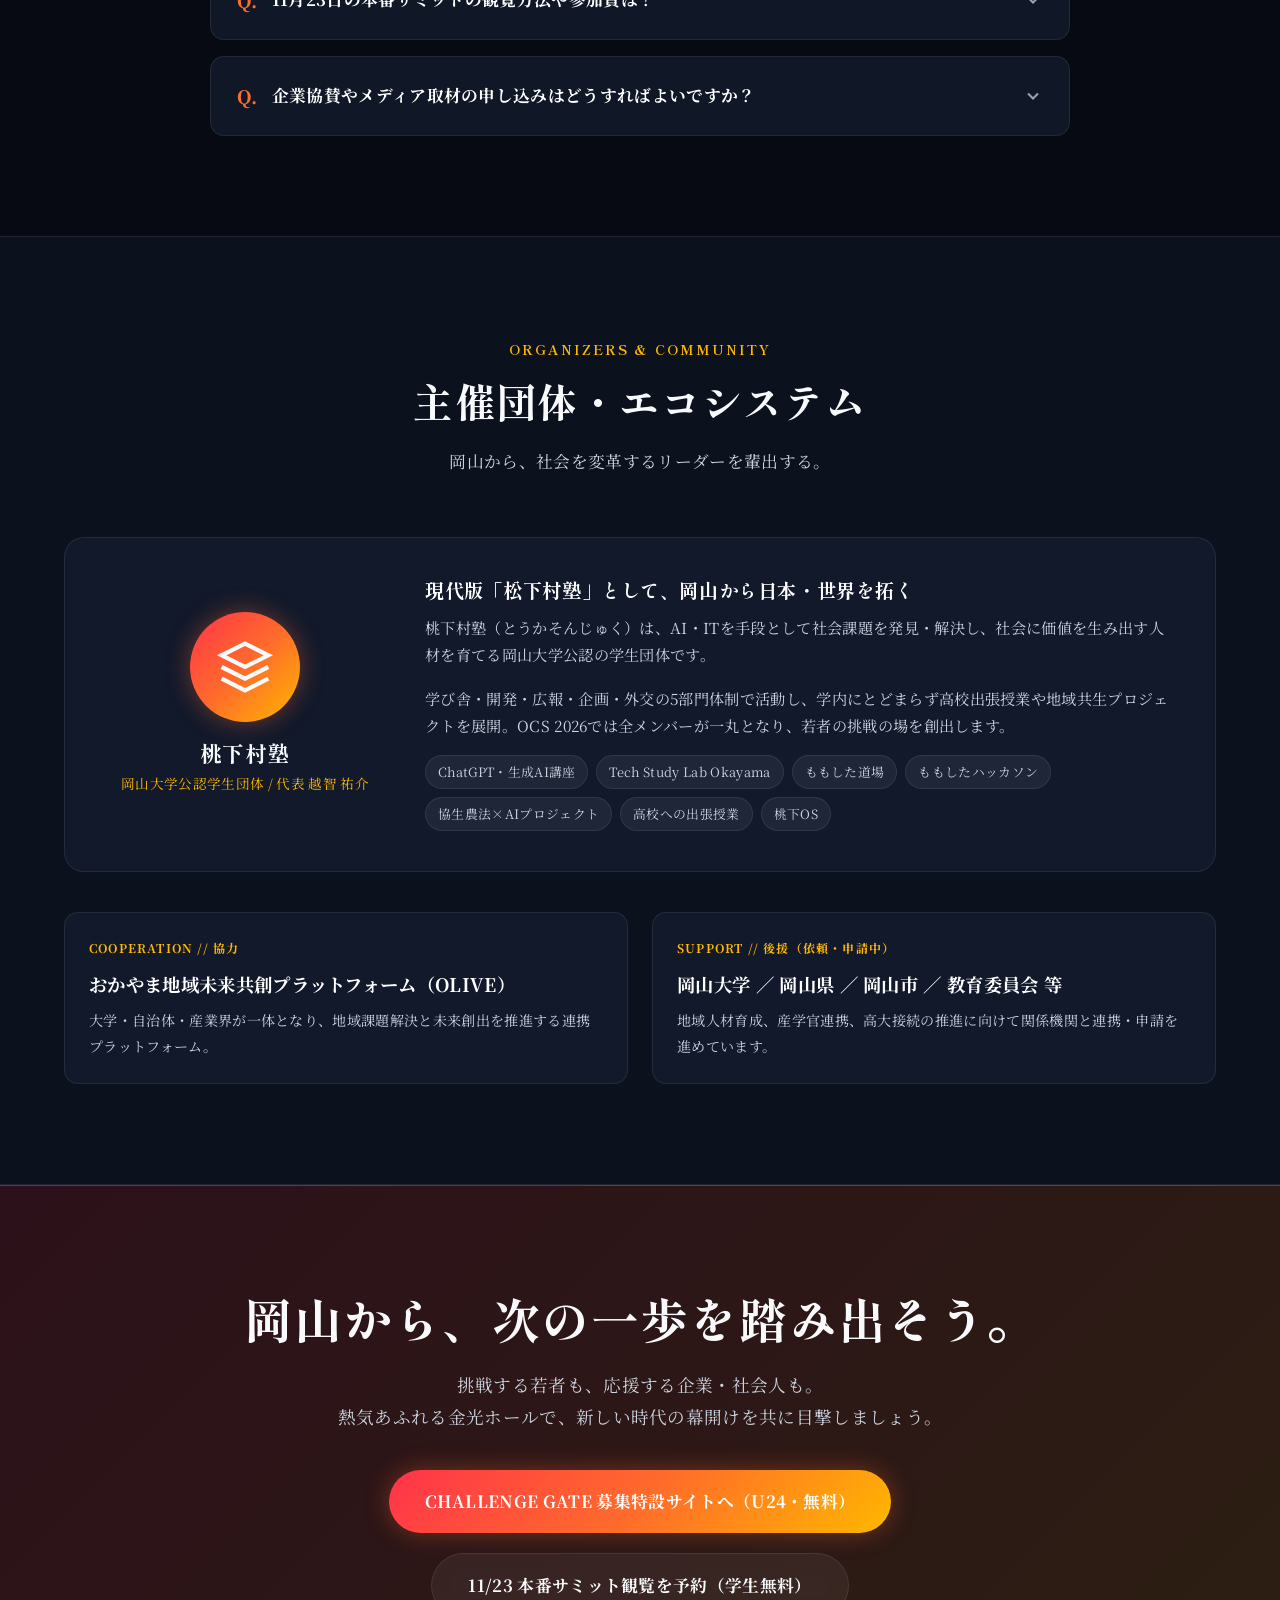
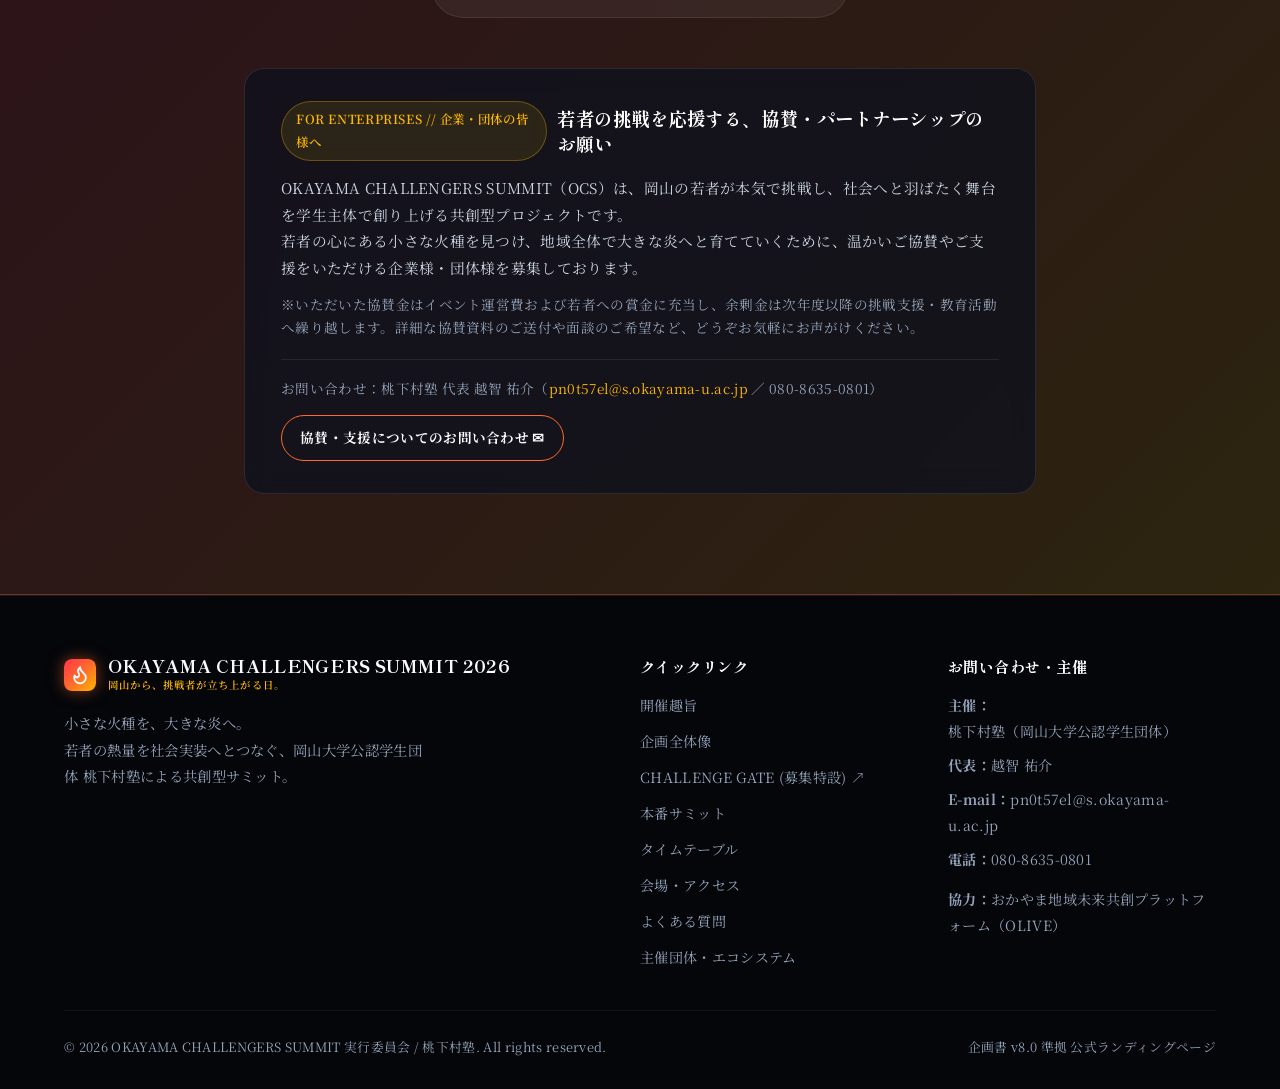
==== commit c89ed8c8: "style: Unify all timetable cards and enhance timeline visibility" ====
--- a/index.html
+++ b/index.html
@@ -644,7 +644,7 @@
             <div class="timeline-row">
               <div class="timeline-dot"><div class="timeline-dot-inner"></div></div>
               <div class="timeline-card">
-                <div class="time-badge">12:00</div>
+                <div class="time-badge">12:00〜</div>
                 <div class="time-content">
                   <div class="time-title">開場・受付開始</div>
                   <div class="time-desc">金光ホールロビーにて受付開始。展示ブース等の見学が可能です。</div>
@@ -667,7 +667,7 @@
             <!-- Row 3 -->
             <div class="timeline-row">
               <div class="timeline-dot"><div class="timeline-dot-inner"></div></div>
-              <div class="timeline-card" style="border-left: 3px solid var(--flame-orange);">
+              <div class="timeline-card">
                 <div class="time-badge">13:10〜14:30</div>
                 <div class="time-content">
                   <div class="time-title">第1部：CHALLENGE GATE 成果発表</div>
@@ -676,13 +676,13 @@
               </div>
             </div>
 
-            <!-- Row 4 (Break) -->
+            <!-- Row 4 -->
             <div class="timeline-row">
-              <div class="timeline-dot" style="border-color: #64748b;"><div class="timeline-dot-inner" style="background: #64748b;"></div></div>
-              <div class="timeline-card break">
+              <div class="timeline-dot"><div class="timeline-dot-inner"></div></div>
+              <div class="timeline-card">
                 <div class="time-badge">14:30〜14:45</div>
                 <div class="time-content">
-                  <div class="time-title">休憩 ／ 審査員による審査協議</div>
+                  <div class="time-title">休憩 ／ 審査協議</div>
                   <div class="time-desc">ロビーにて来場者・登壇者のミニブレイク。審査員による採点・審議。</div>
                 </div>
               </div>
@@ -691,7 +691,7 @@
             <!-- Row 5 -->
             <div class="timeline-row">
               <div class="timeline-dot"><div class="timeline-dot-inner"></div></div>
-              <div class="timeline-card" style="border-left: 3px solid var(--accent-cyan);">
+              <div class="timeline-card">
                 <div class="time-badge">14:45〜15:30</div>
                 <div class="time-content">
                   <div class="time-title">第2部：桃下村塾ショーケース</div>
@@ -700,10 +700,10 @@
               </div>
             </div>
 
-            <!-- Row 6 (Break) -->
+            <!-- Row 6 -->
             <div class="timeline-row">
-              <div class="timeline-dot" style="border-color: #64748b;"><div class="timeline-dot-inner" style="background: #64748b;"></div></div>
-              <div class="timeline-card break">
+              <div class="timeline-dot"><div class="timeline-dot-inner"></div></div>
+              <div class="timeline-card">
                 <div class="time-badge">15:30〜15:45</div>
                 <div class="time-content">
                   <div class="time-title">休憩</div>
@@ -715,7 +715,7 @@
             <!-- Row 7 -->
             <div class="timeline-row">
               <div class="timeline-dot"><div class="timeline-dot-inner"></div></div>
-              <div class="timeline-card" style="border-left: 3px solid var(--accent-purple);">
+              <div class="timeline-card">
                 <div class="time-badge">15:45〜16:30</div>
                 <div class="time-content">
                   <div class="time-title">第3部：AI × リーダーシップ特別講演</div>
@@ -724,10 +724,10 @@
               </div>
             </div>
 
-            <!-- Row 8 (Break) -->
+            <!-- Row 8 -->
             <div class="timeline-row">
-              <div class="timeline-dot" style="border-color: #64748b;"><div class="timeline-dot-inner" style="background: #64748b;"></div></div>
-              <div class="timeline-card break">
+              <div class="timeline-dot"><div class="timeline-dot-inner"></div></div>
+              <div class="timeline-card">
                 <div class="time-badge">16:30〜16:45</div>
                 <div class="time-content">
                   <div class="time-title">休憩</div>
@@ -739,8 +739,8 @@
             <!-- Row 9 -->
             <div class="timeline-row">
               <div class="timeline-dot"><div class="timeline-dot-inner"></div></div>
-              <div class="timeline-card" style="border-color: var(--border-glow); background: rgba(255,184,0,0.06);">
-                <div class="time-badge text-gold">16:45〜17:00</div>
+              <div class="timeline-card">
+                <div class="time-badge">16:45〜17:00</div>
                 <div class="time-content">
                   <div class="time-title">第1部 結果発表・表彰式</div>
                   <div class="time-desc">最優秀賞（10万円）、プラチナ企業スポンサー賞（3万円×3社）、特別村長賞（1万円）の授与。</div>
@@ -760,11 +760,11 @@
               </div>
             </div>
 
-            <!-- Row 11 (Party) -->
+            <!-- Row 11 -->
             <div class="timeline-row">
-              <div class="timeline-dot" style="border-color: var(--accent-cyan);"><div class="timeline-dot-inner" style="background: var(--accent-cyan);"></div></div>
-              <div class="timeline-card" style="border-color: rgba(0,212,255,0.4); background: rgba(0,212,255,0.06);">
-                <div class="time-badge text-cyan">18:00〜</div>
+              <div class="timeline-dot"><div class="timeline-dot-inner"></div></div>
+              <div class="timeline-card">
+                <div class="time-badge">18:00〜</div>
                 <div class="time-content">
                   <div class="time-title">OCS 交流会（岡山大学 KIBINOVEにて）</div>
                   <div class="time-desc">参加費無料。参加者・企業・登壇者・関係者が集い、熱量を未来へつなげるネットワーキング。</div>
--- a/css/style.css
+++ b/css/style.css
@@ -1337,77 +1337,101 @@
    Timetable Section
    -------------------------------------------------------------------------- */
 .timetable-container {
-  max-width: 860px;
+  max-width: 880px;
   margin: 0 auto;
 }
 
 .timeline {
   position: relative;
-  padding-left: 40px;
+  padding-left: 44px;
 }
 
 .timeline::before {
   content: '';
   position: absolute;
-  top: 0;
-  bottom: 0;
-  left: 15px;
-  width: 2px;
-  background: linear-gradient(180deg, var(--flame-orange) 0%, var(--accent-cyan) 100%);
+  top: 15px;
+  bottom: 20px;
+  left: 16px;
+  width: 3px;
+  background: linear-gradient(180deg, var(--flame-orange) 0%, var(--flame-gold) 70%, rgba(255, 184, 0, 0.3) 100%);
+  border-radius: 999px;
 }
 
 .timeline-row {
   position: relative;
-  margin-bottom: 28px;
+  margin-bottom: 20px;
+}
+
+.timeline-row:last-child {
+  margin-bottom: 0;
 }
 
 .timeline-dot {
   position: absolute;
-  left: -40px;
-  top: 6px;
-  width: 32px;
-  height: 32px;
+  left: -44px;
+  top: 24px;
+  width: 35px;
+  height: 35px;
   border-radius: 50%;
-  background: var(--bg-primary);
-  border: 2px solid var(--flame-orange);
+  background: #0b0f19;
+  border: 2px solid var(--flame-gold);
   display: flex;
   align-items: center;
   justify-content: center;
   z-index: 2;
-  box-shadow: 0 0 12px rgba(255, 107, 43, 0.4);
+  box-shadow: 0 0 14px rgba(255, 107, 43, 0.45);
 }
 
 .timeline-dot-inner {
-  width: 10px;
-  height: 10px;
+  width: 11px;
+  height: 11px;
   border-radius: 50%;
   background: var(--flame-gold);
-}
-
+  box-shadow: 0 0 8px rgba(255, 184, 0, 0.8);
+}
+
+/* 全項目統一の洗練されたタイムテーブルカード */
 .timeline-card {
-  background: var(--bg-card);
-  border: 1px solid var(--border-subtle);
+  background: rgba(14, 20, 36, 0.85);
+  border: 1px solid rgba(255, 255, 255, 0.12);
+  border-left: 4px solid var(--flame-gold);
   border-radius: var(--radius-md);
-  padding: 20px 24px;
-  display: flex;
-  align-items: flex-start;
-  justify-content: space-between;
-  gap: 20px;
-  transition: var(--trans-fast);
+  padding: 20px 26px;
+  display: flex;
+  align-items: center;
+  gap: 24px;
+  box-shadow: 0 4px 20px rgba(0, 0, 0, 0.35);
+  backdrop-filter: blur(10px);
+  transition: all var(--trans-base);
 }
 
 .timeline-card:hover {
-  border-color: var(--border-glow);
-  background: var(--bg-card-hover);
-}
-
+  border-color: rgba(255, 184, 0, 0.5);
+  border-left-color: var(--flame-orange);
+  background: rgba(22, 31, 56, 0.95);
+  box-shadow: 0 8px 30px rgba(255, 107, 43, 0.22);
+  transform: translateX(4px);
+}
+
+/* 全項目統一の視認性抜群タイムカプセルバッジ */
 .time-badge {
+  display: inline-flex;
+  align-items: center;
+  justify-content: center;
+  background: rgba(255, 107, 43, 0.12);
+  border: 1px solid rgba(255, 184, 0, 0.35);
+  border-radius: var(--radius-sm);
+  color: var(--flame-gold);
   font-family: var(--font-display);
-  font-size: 1.1rem;
+  font-size: 1.05rem;
   font-weight: 800;
-  color: var(--flame-gold);
+  letter-spacing: 0.03em;
+  padding: 10px 18px;
   white-space: nowrap;
-  min-width: 120px;
+  min-width: 145px;
+  text-align: center;
+  flex-shrink: 0;
+  box-shadow: inset 0 1px 0 rgba(255, 255, 255, 0.08);
 }
 
 .time-content {
@@ -1415,23 +1439,19 @@
 }
 
 .time-title {
-  font-size: 1.05rem;
-  font-weight: 700;
-  margin-bottom: 4px;
-  color: #fff;
+  font-size: 1.15rem;
+  font-weight: 700;
+  color: #ffffff;
+  margin-bottom: 5px;
+  line-height: 1.35;
+  letter-spacing: 0.02em;
 }
 
 .time-desc {
-  font-size: 0.88rem;
-  color: var(--text-secondary);
-}
-
-.timeline-card.break {
-  background: rgba(255, 255, 255, 0.02);
-  border-style: dashed;
-}
-.timeline-card.break .time-badge {
-  color: var(--text-muted);
+  font-size: 0.92rem;
+  color: #cbd5e1;
+  line-height: 1.6;
+  margin: 0;
 }
 
 /* --------------------------------------------------------------------------
@@ -2115,21 +2135,30 @@
   }
 
   .timeline {
-    padding-left: 24px;
+    padding-left: 28px;
   }
   .timeline::before {
-    left: 7px;
+    left: 8px;
   }
   .timeline-dot {
-    left: -24px;
+    left: -28px;
     width: 24px;
     height: 24px;
+    top: 20px;
+  }
+  .timeline-dot-inner {
+    width: 8px;
+    height: 8px;
   }
   .timeline-card {
     flex-direction: column;
-    gap: 8px;
+    align-items: flex-start;
+    gap: 12px;
+    padding: 18px 20px;
   }
   .time-badge {
     min-width: auto;
-  }
-}
+    padding: 6px 14px;
+    font-size: 0.95rem;
+  }
+}
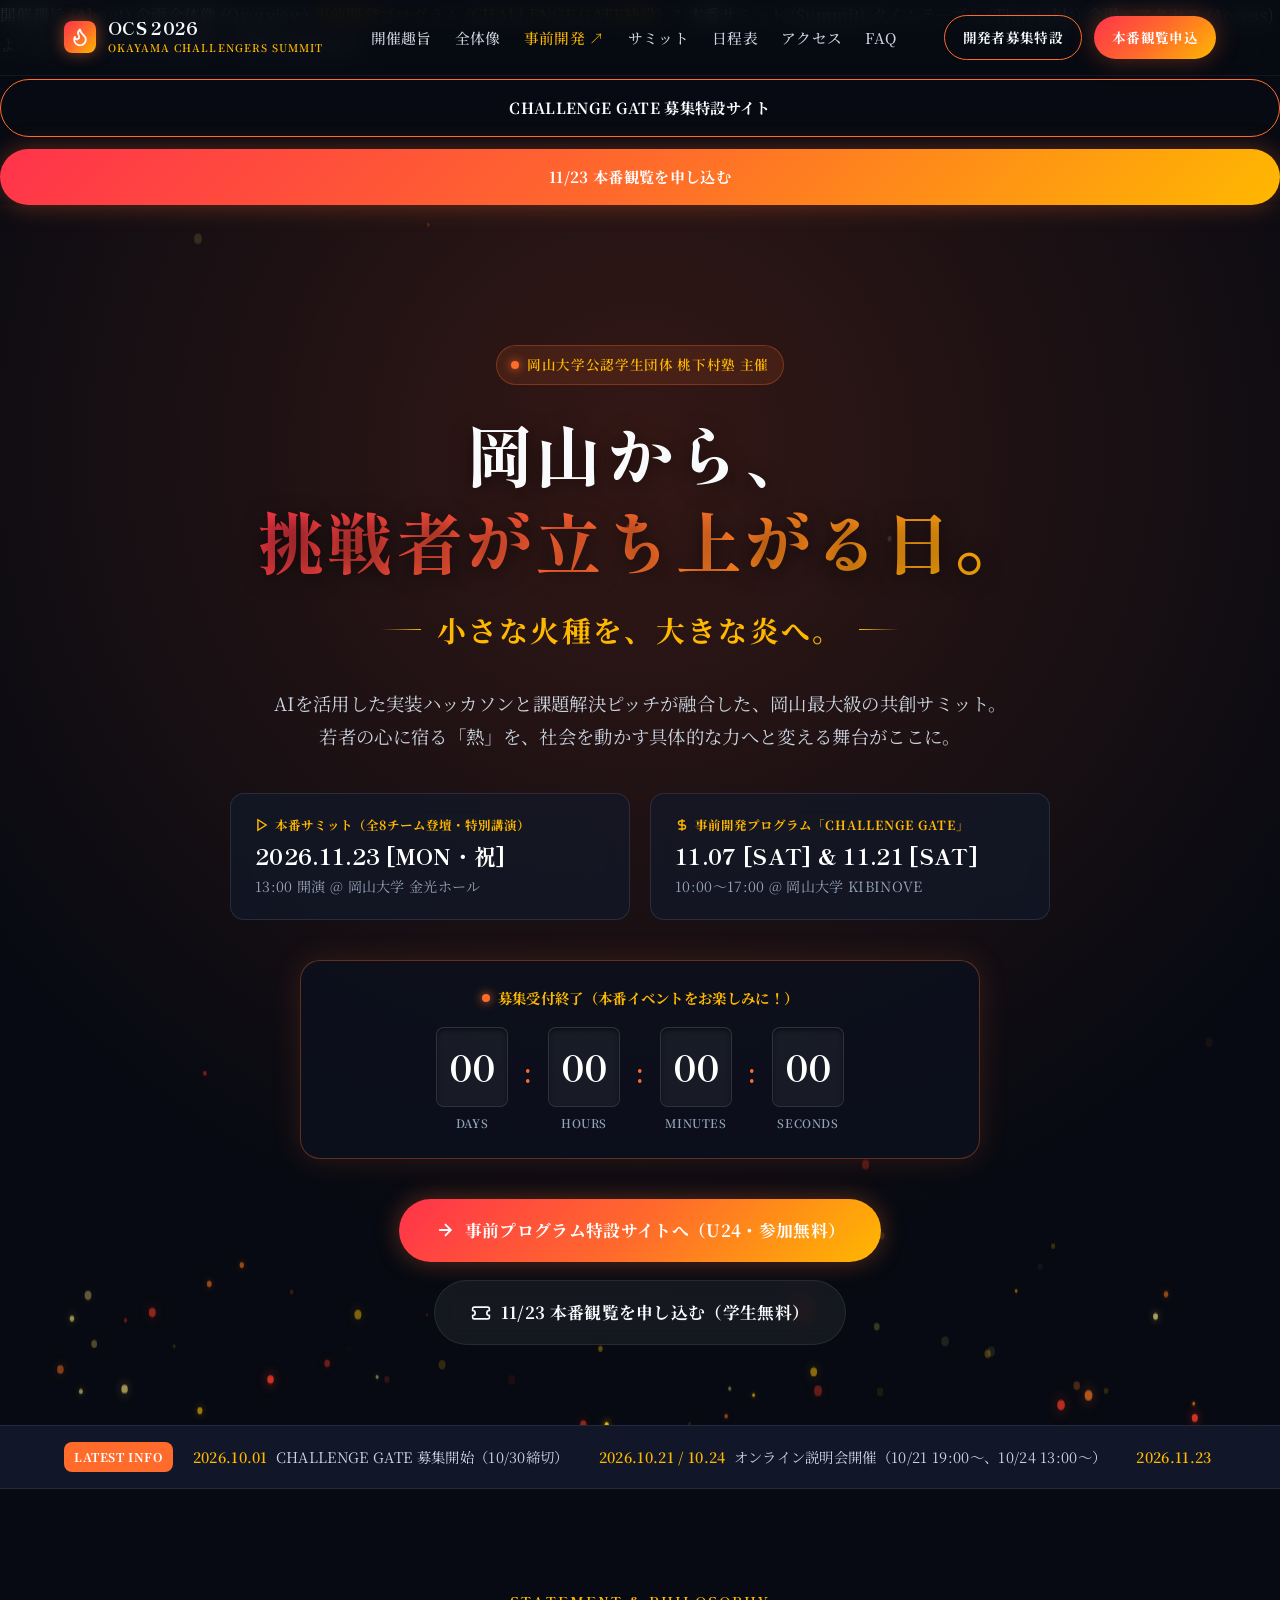
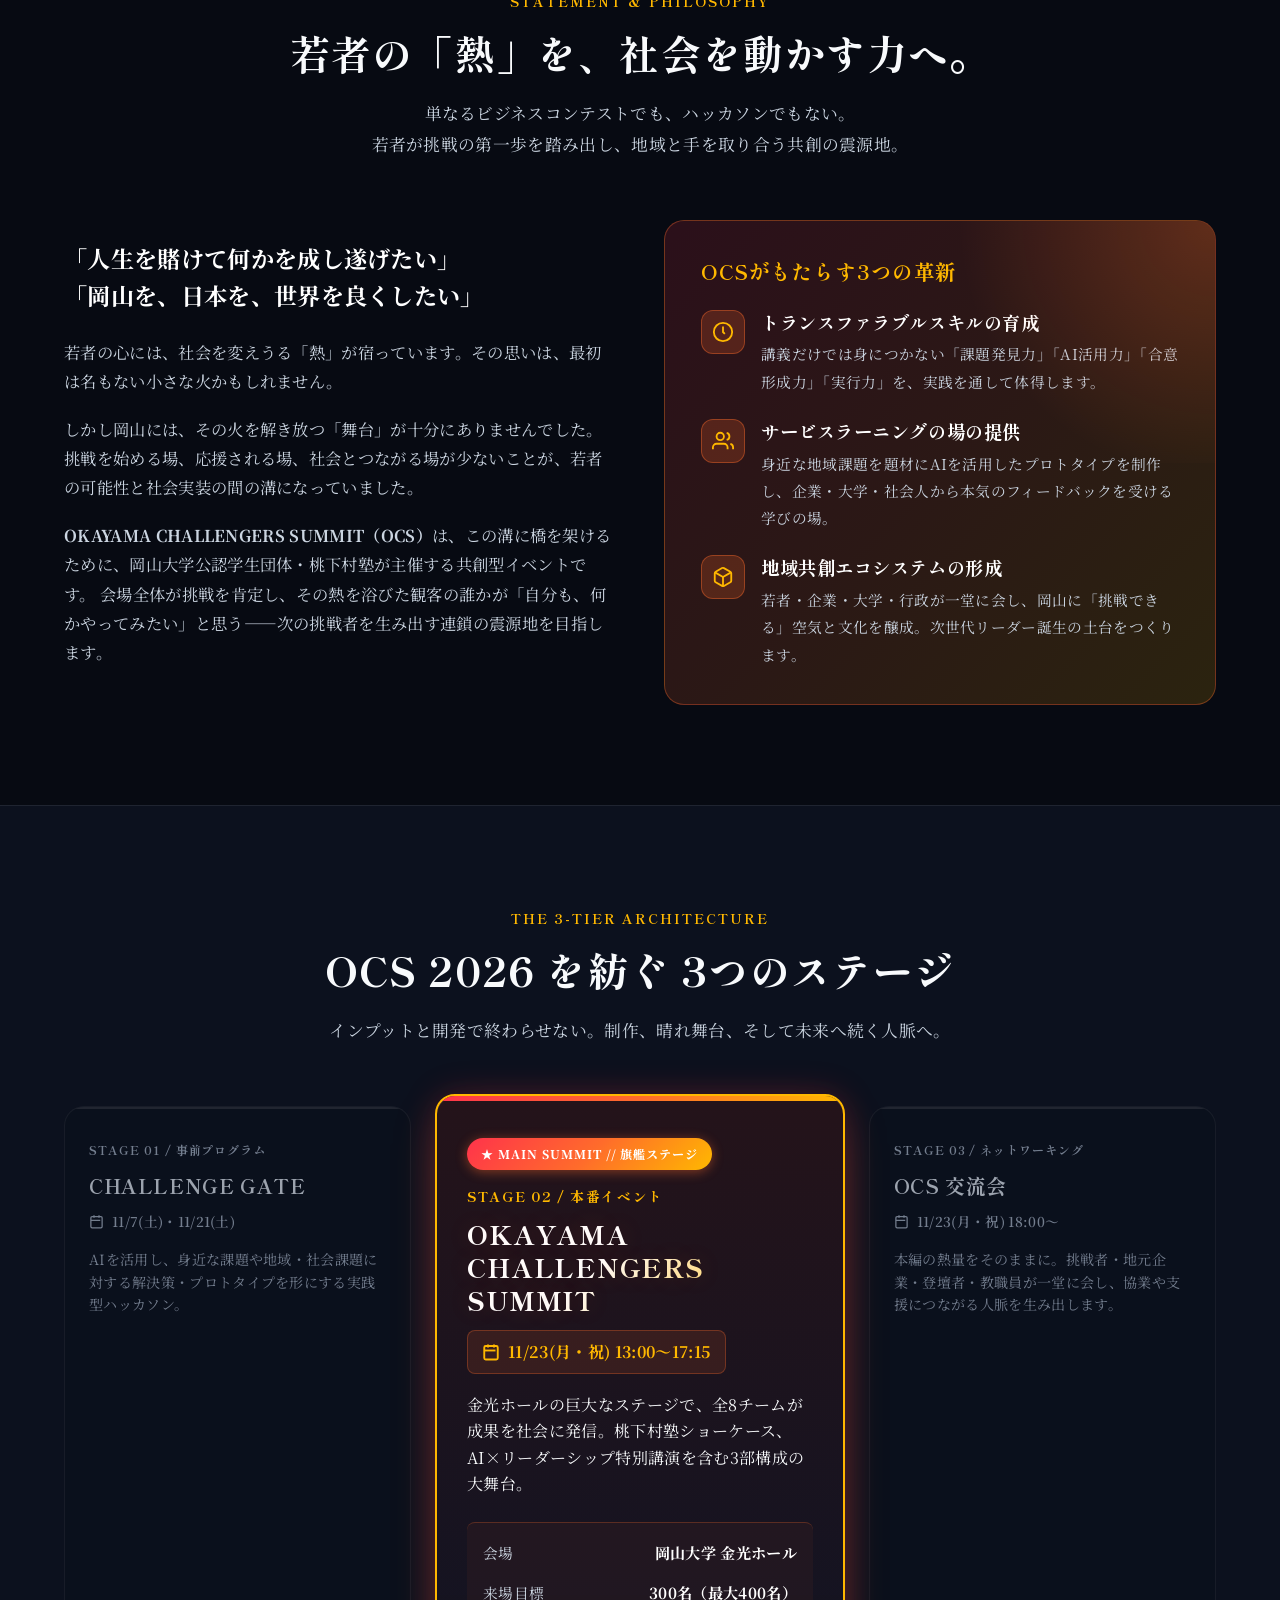
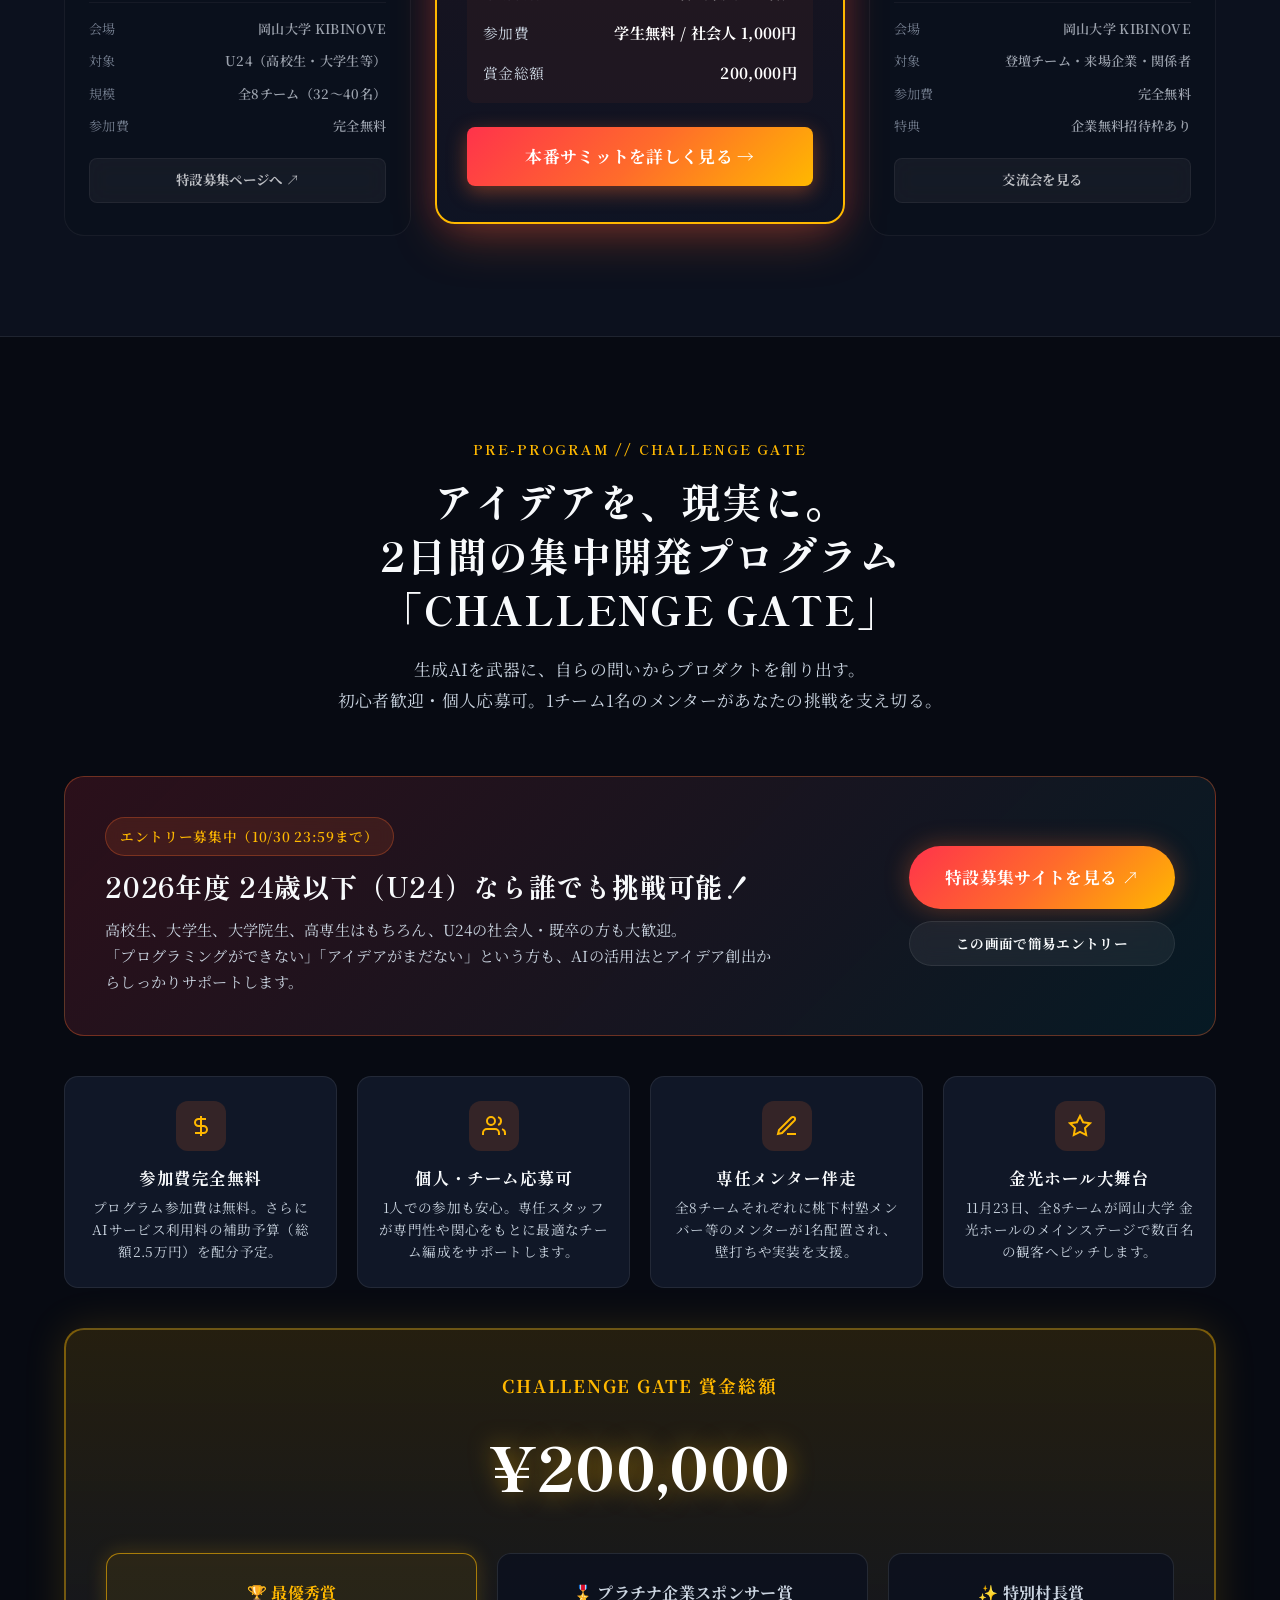
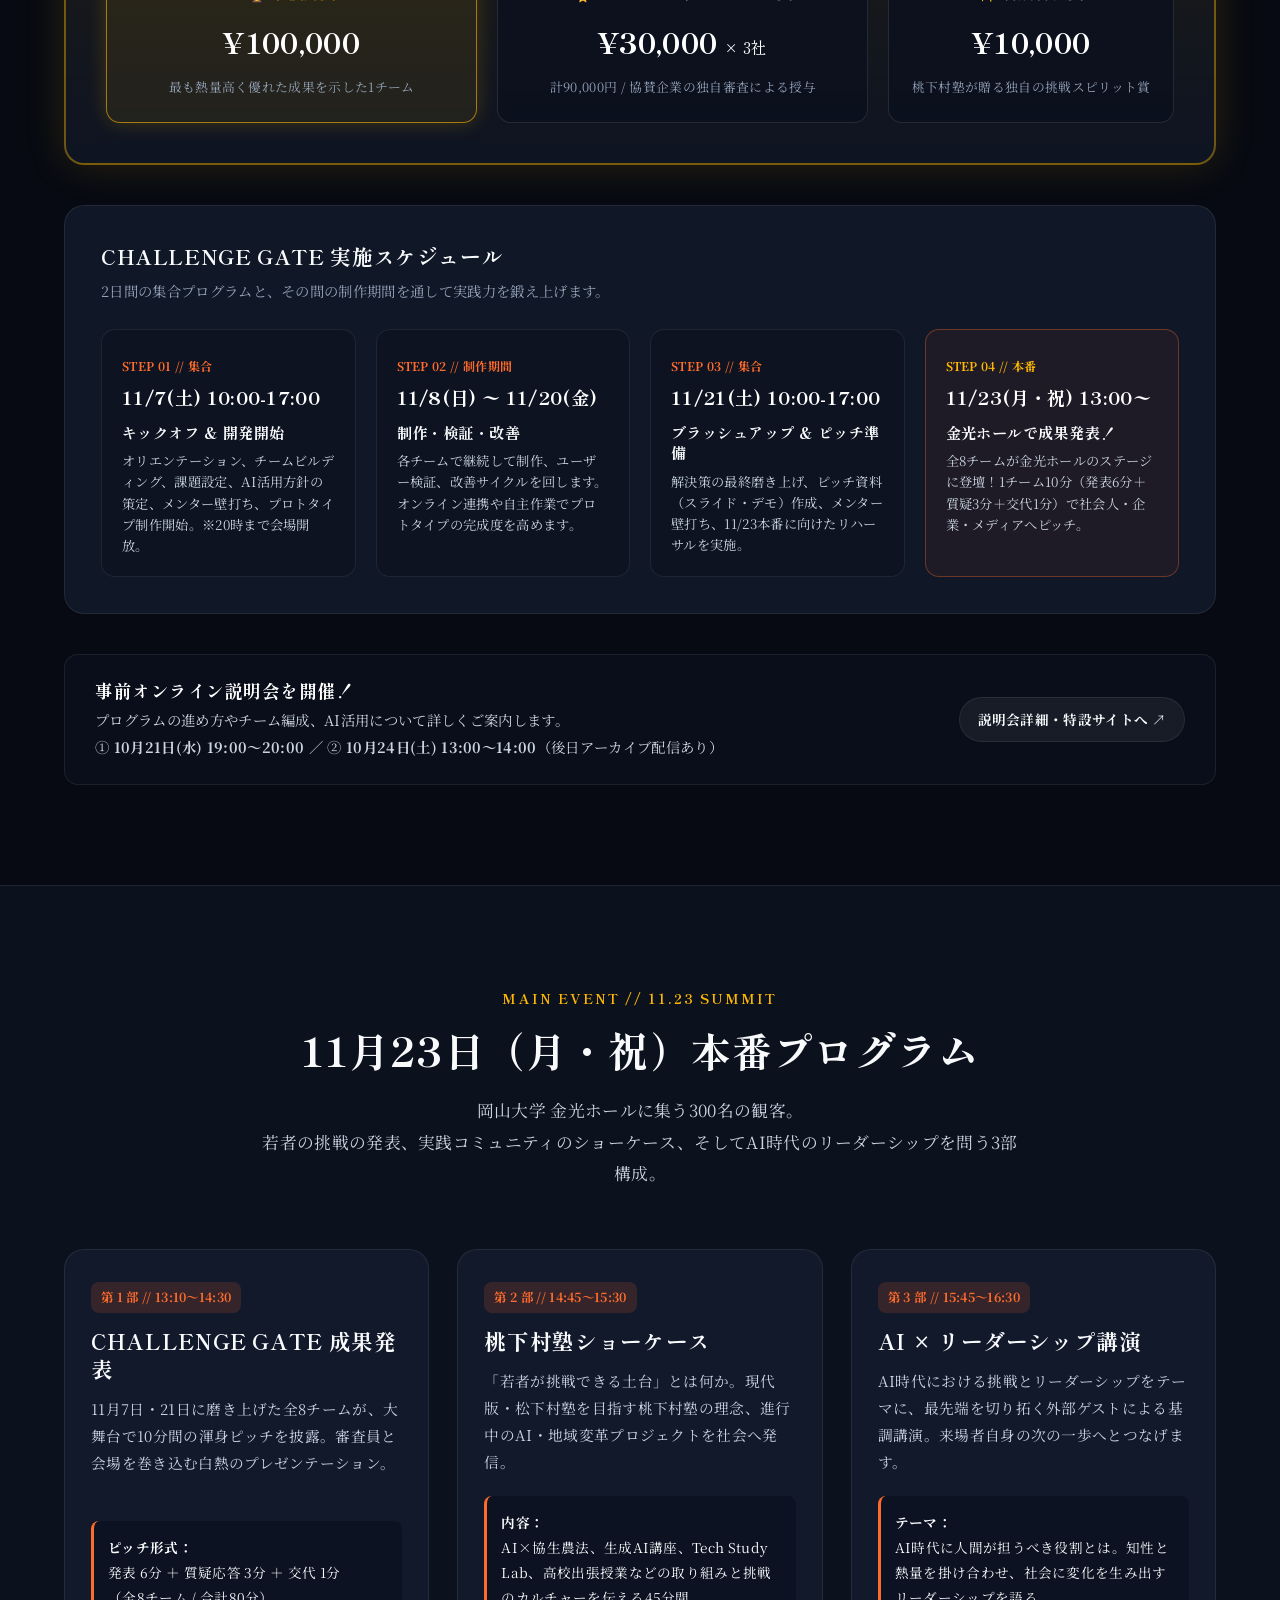
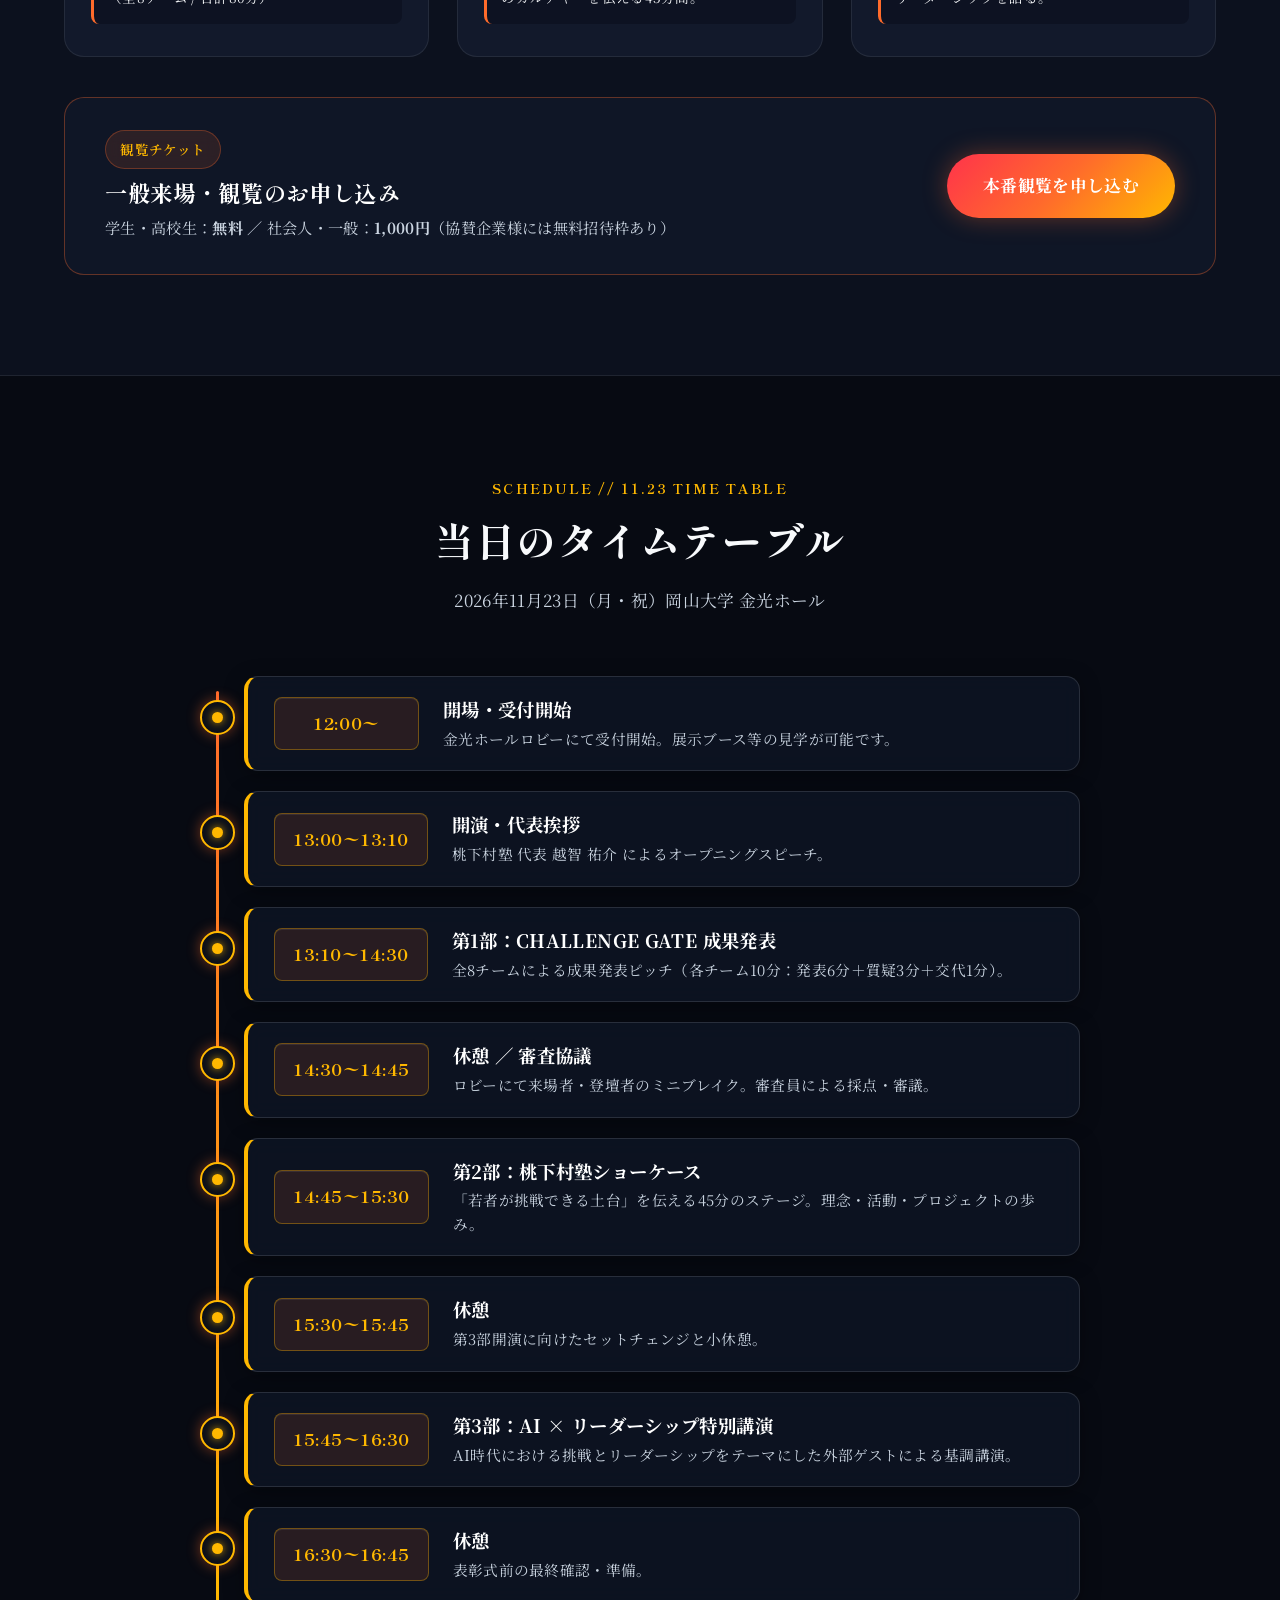
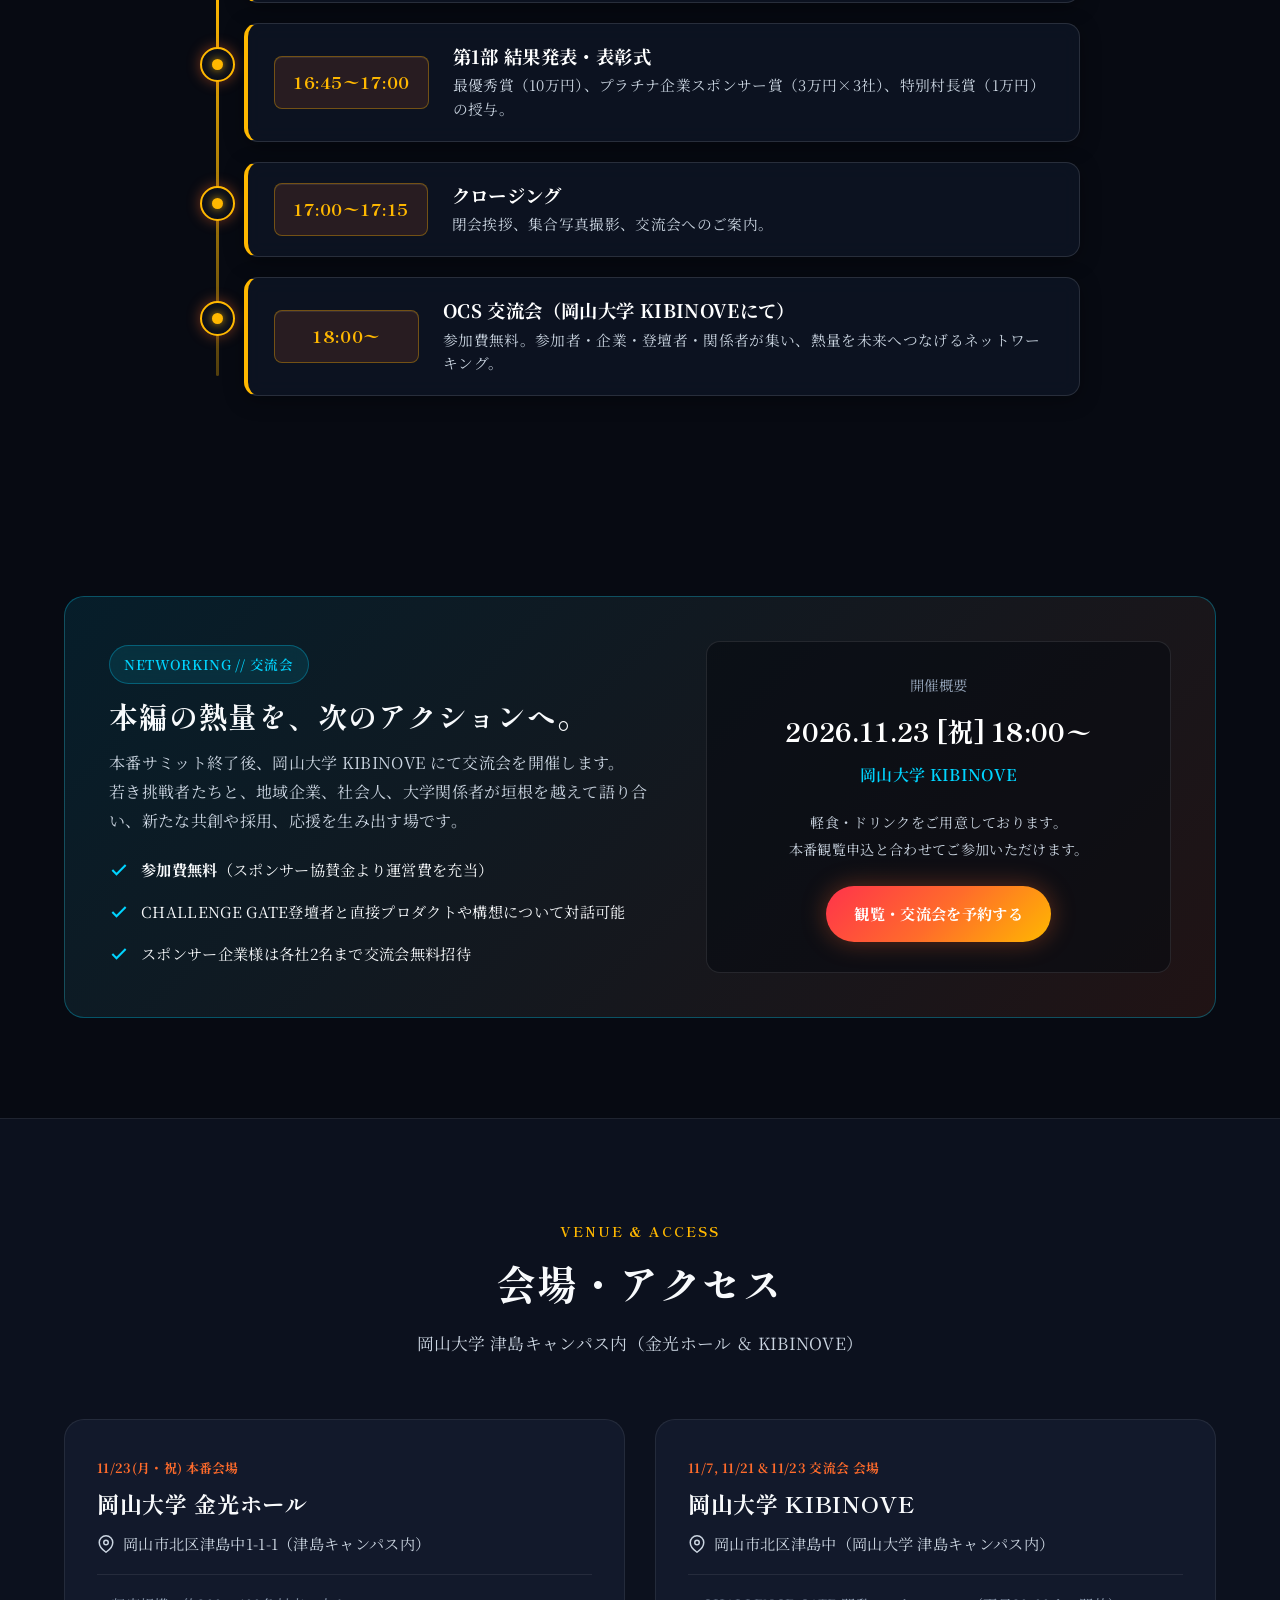
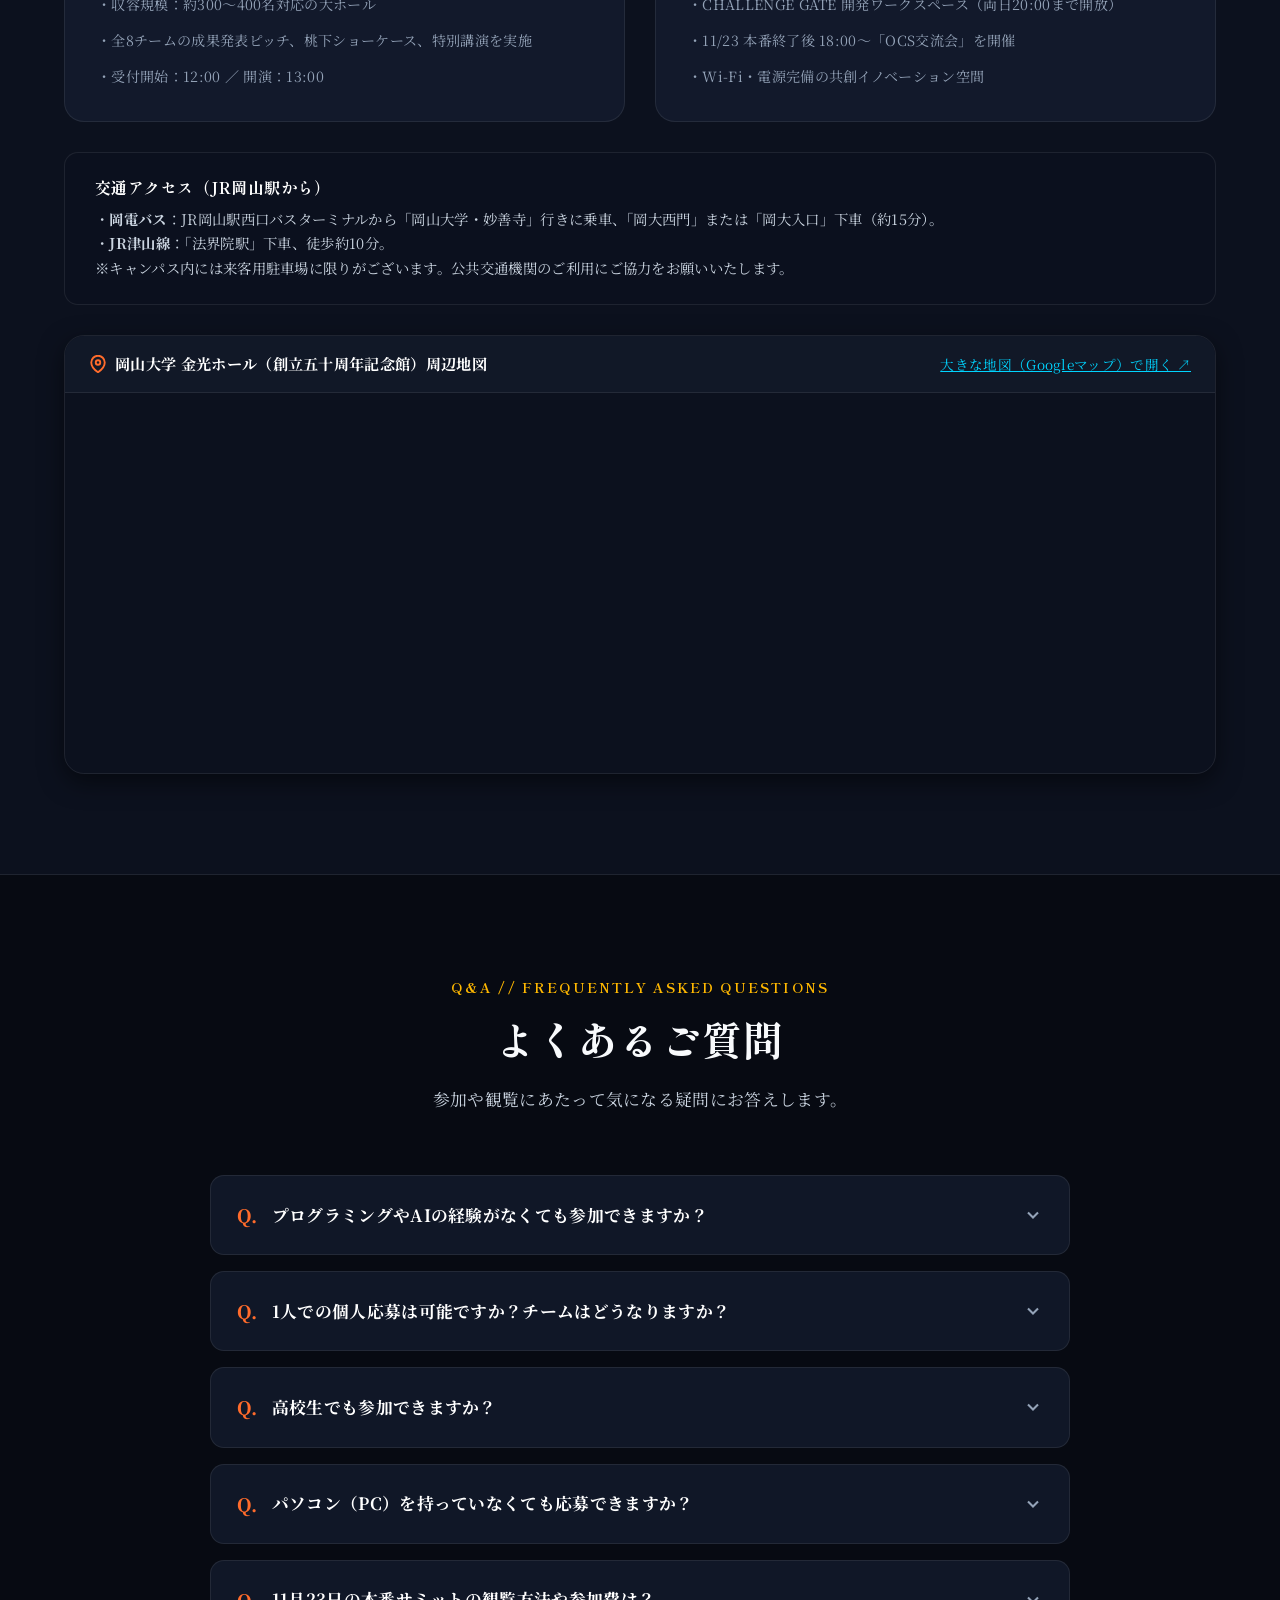
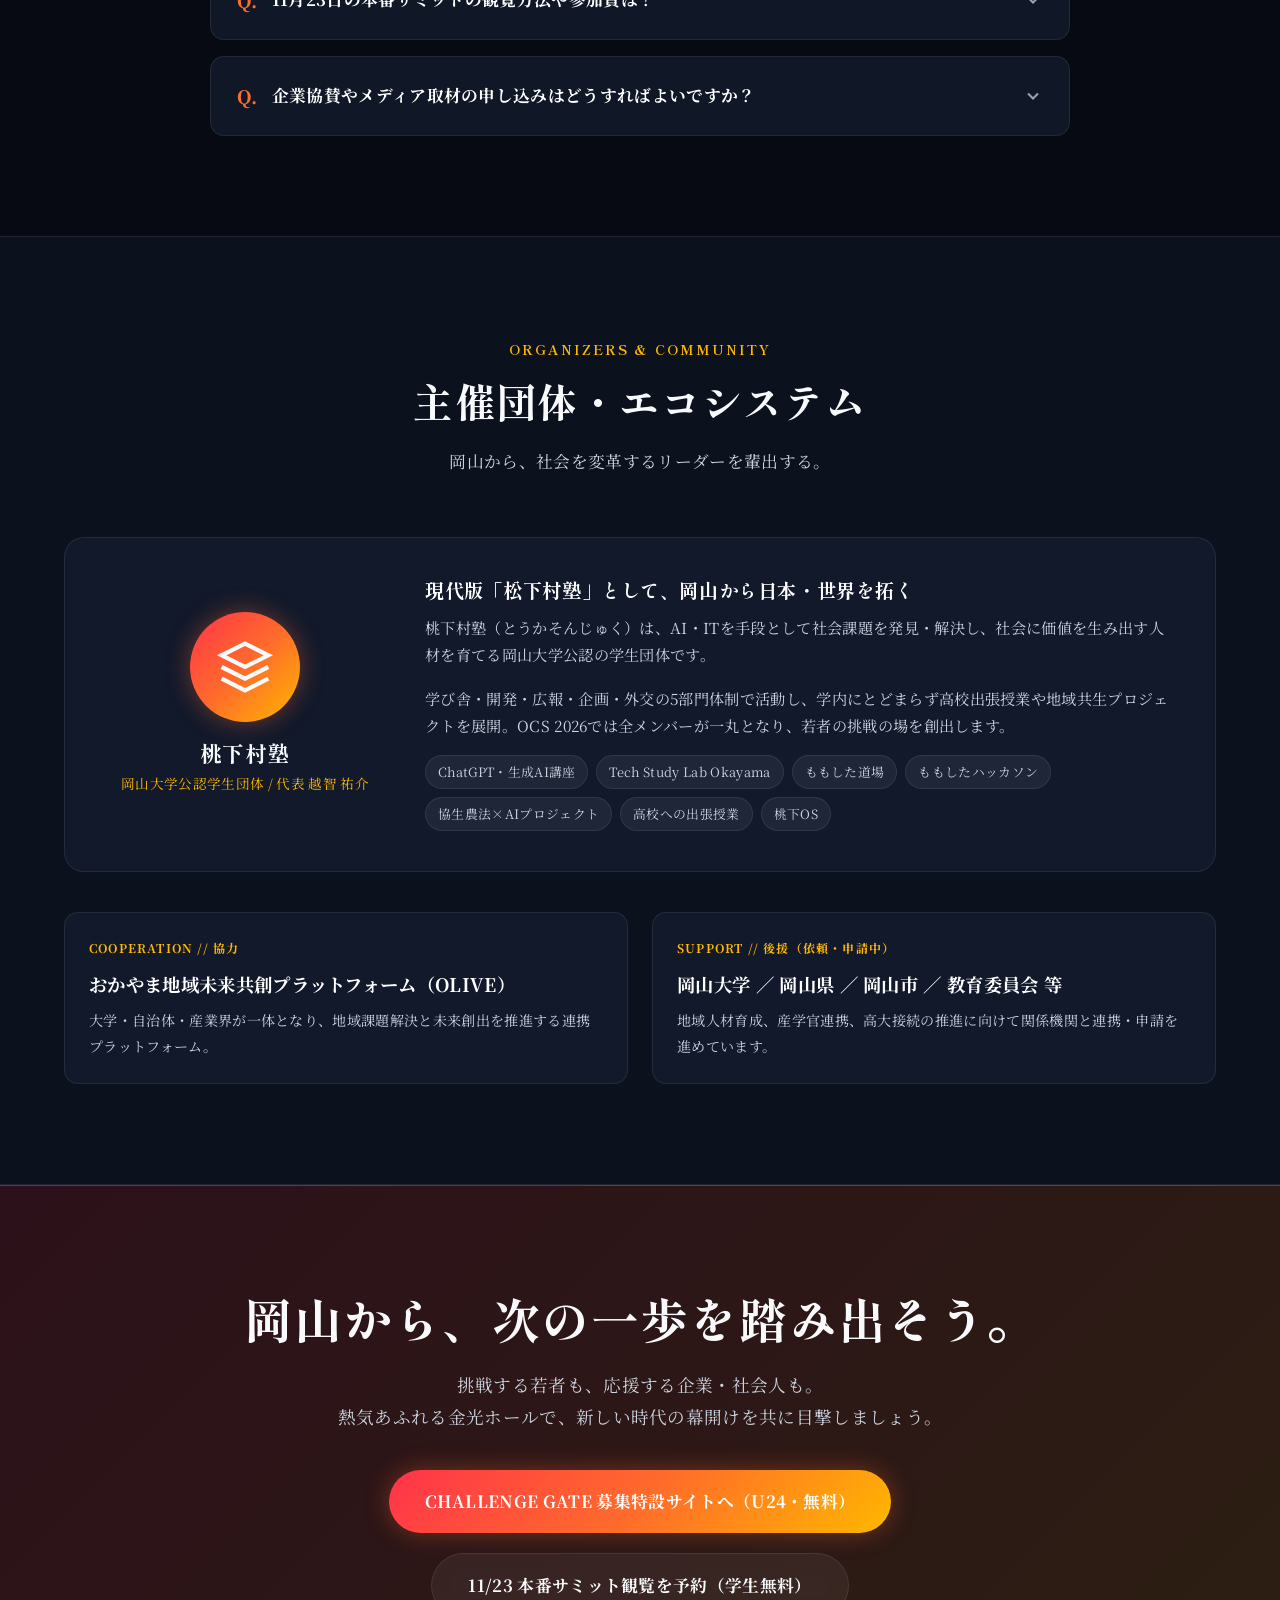
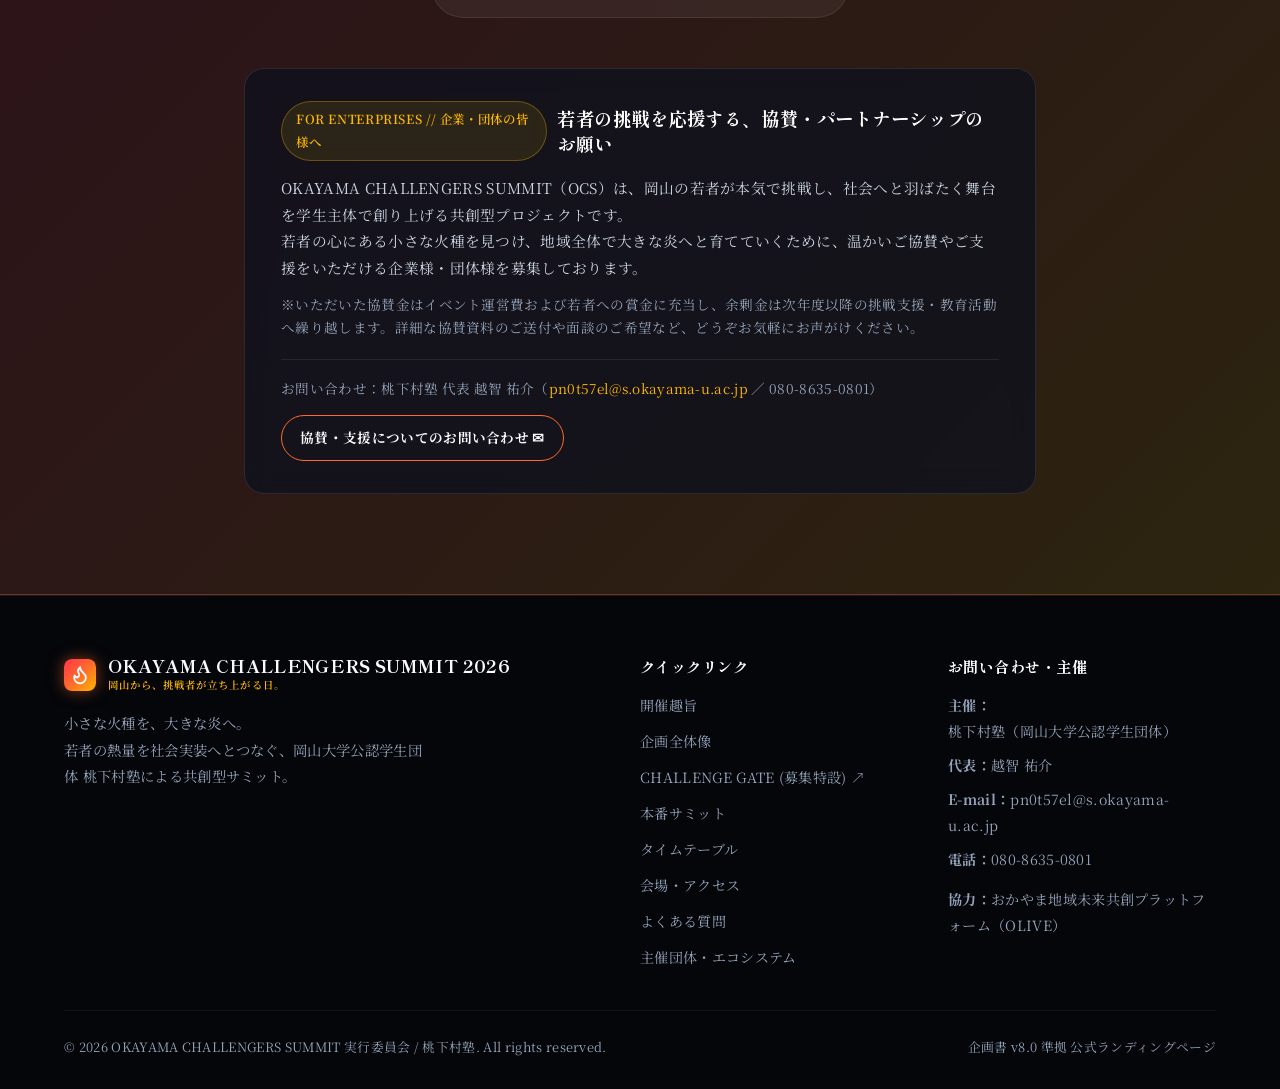
==== commit 7d226c53: "style: Optimize top tab bar with max 4 chars per item, no line breaks, and remove organizer link" ====
--- a/index.html
+++ b/index.html
@@ -47,12 +47,11 @@
       <nav class="nav-links">
         <a href="#about" class="nav-link">開催趣旨</a>
         <a href="#overview" class="nav-link">全体像</a>
-        <a href="challenge-gate.html" class="nav-link" style="color: var(--flame-gold);">CHALLENGE GATE ↗</a>
-        <a href="#summit" class="nav-link">本番サミット</a>
-        <a href="#timetable" class="nav-link">タイムテーブル</a>
-        <a href="#access" class="nav-link">会場・アクセス</a>
+        <a href="challenge-gate.html" class="nav-link" style="color: var(--flame-gold);">事前開発 ↗</a>
+        <a href="#summit" class="nav-link">サミット</a>
+        <a href="#timetable" class="nav-link">日程表</a>
+        <a href="#access" class="nav-link">アクセス</a>
         <a href="#faq" class="nav-link">FAQ</a>
-        <a href="#organizer" class="nav-link">主催団体</a>
       </nav>
 
       <div class="header-cta">
--- a/css/style.css
+++ b/css/style.css
@@ -400,7 +400,8 @@
 .nav-links {
   display: flex;
   align-items: center;
-  gap: 32px;
+  gap: clamp(14px, 1.8vw, 26px);
+  flex-shrink: 0;
 }
 
 .nav-link {
@@ -409,6 +410,9 @@
   color: var(--text-secondary);
   position: relative;
   padding: 6px 0;
+  white-space: nowrap;
+  word-break: keep-all;
+  flex-shrink: 0;
 }
 
 .nav-link:hover,
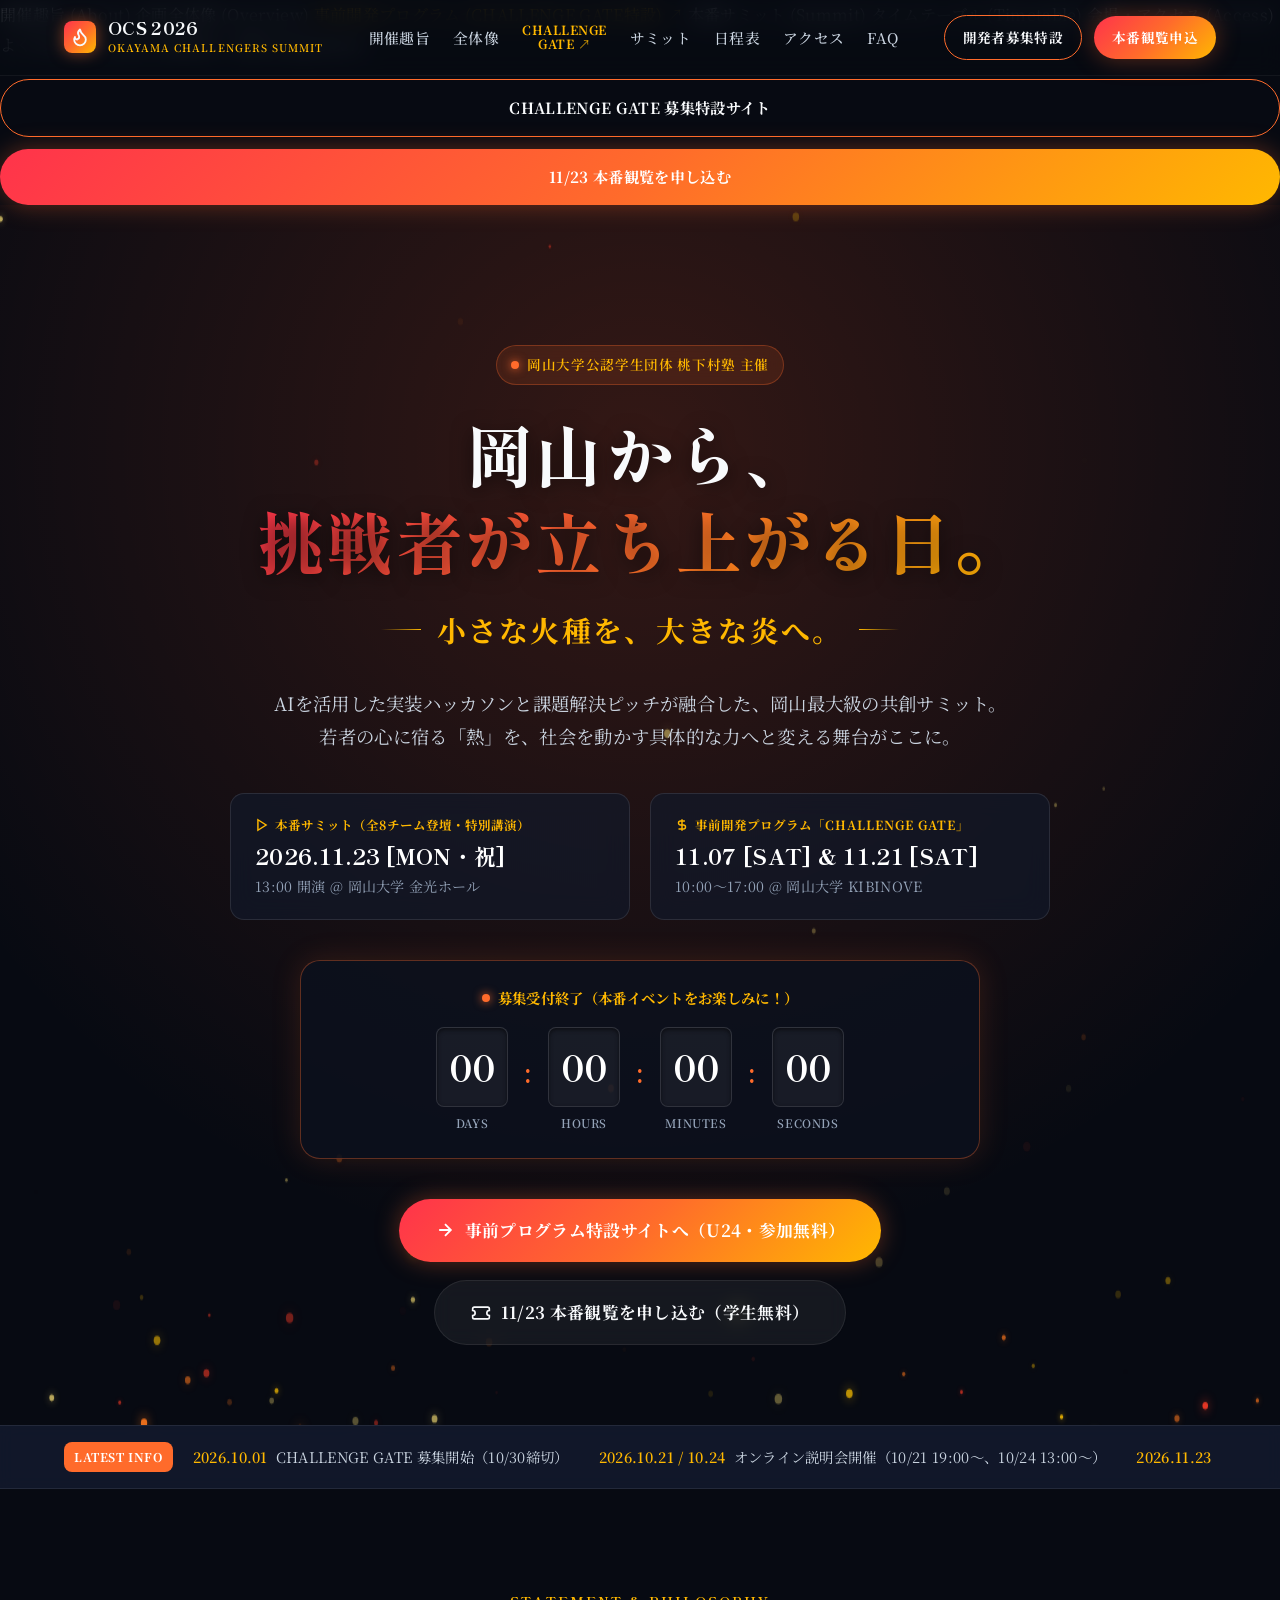
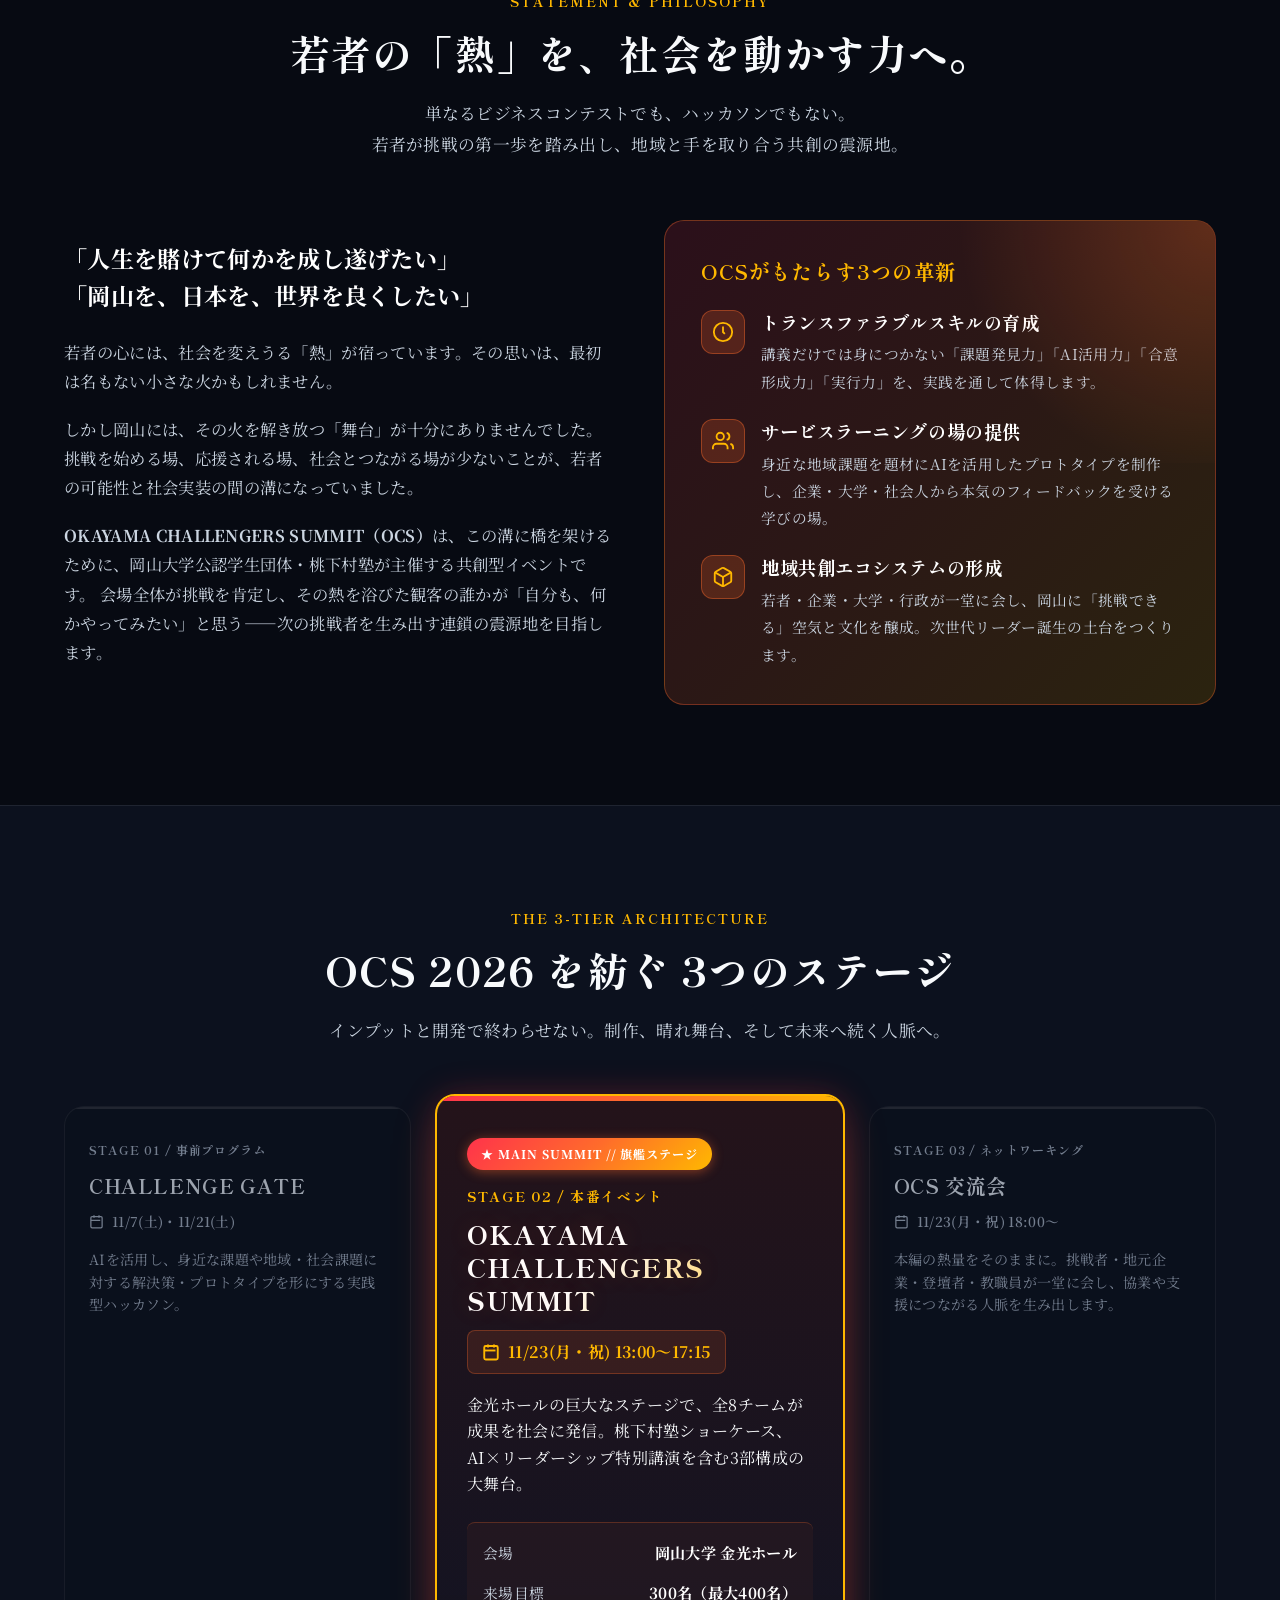
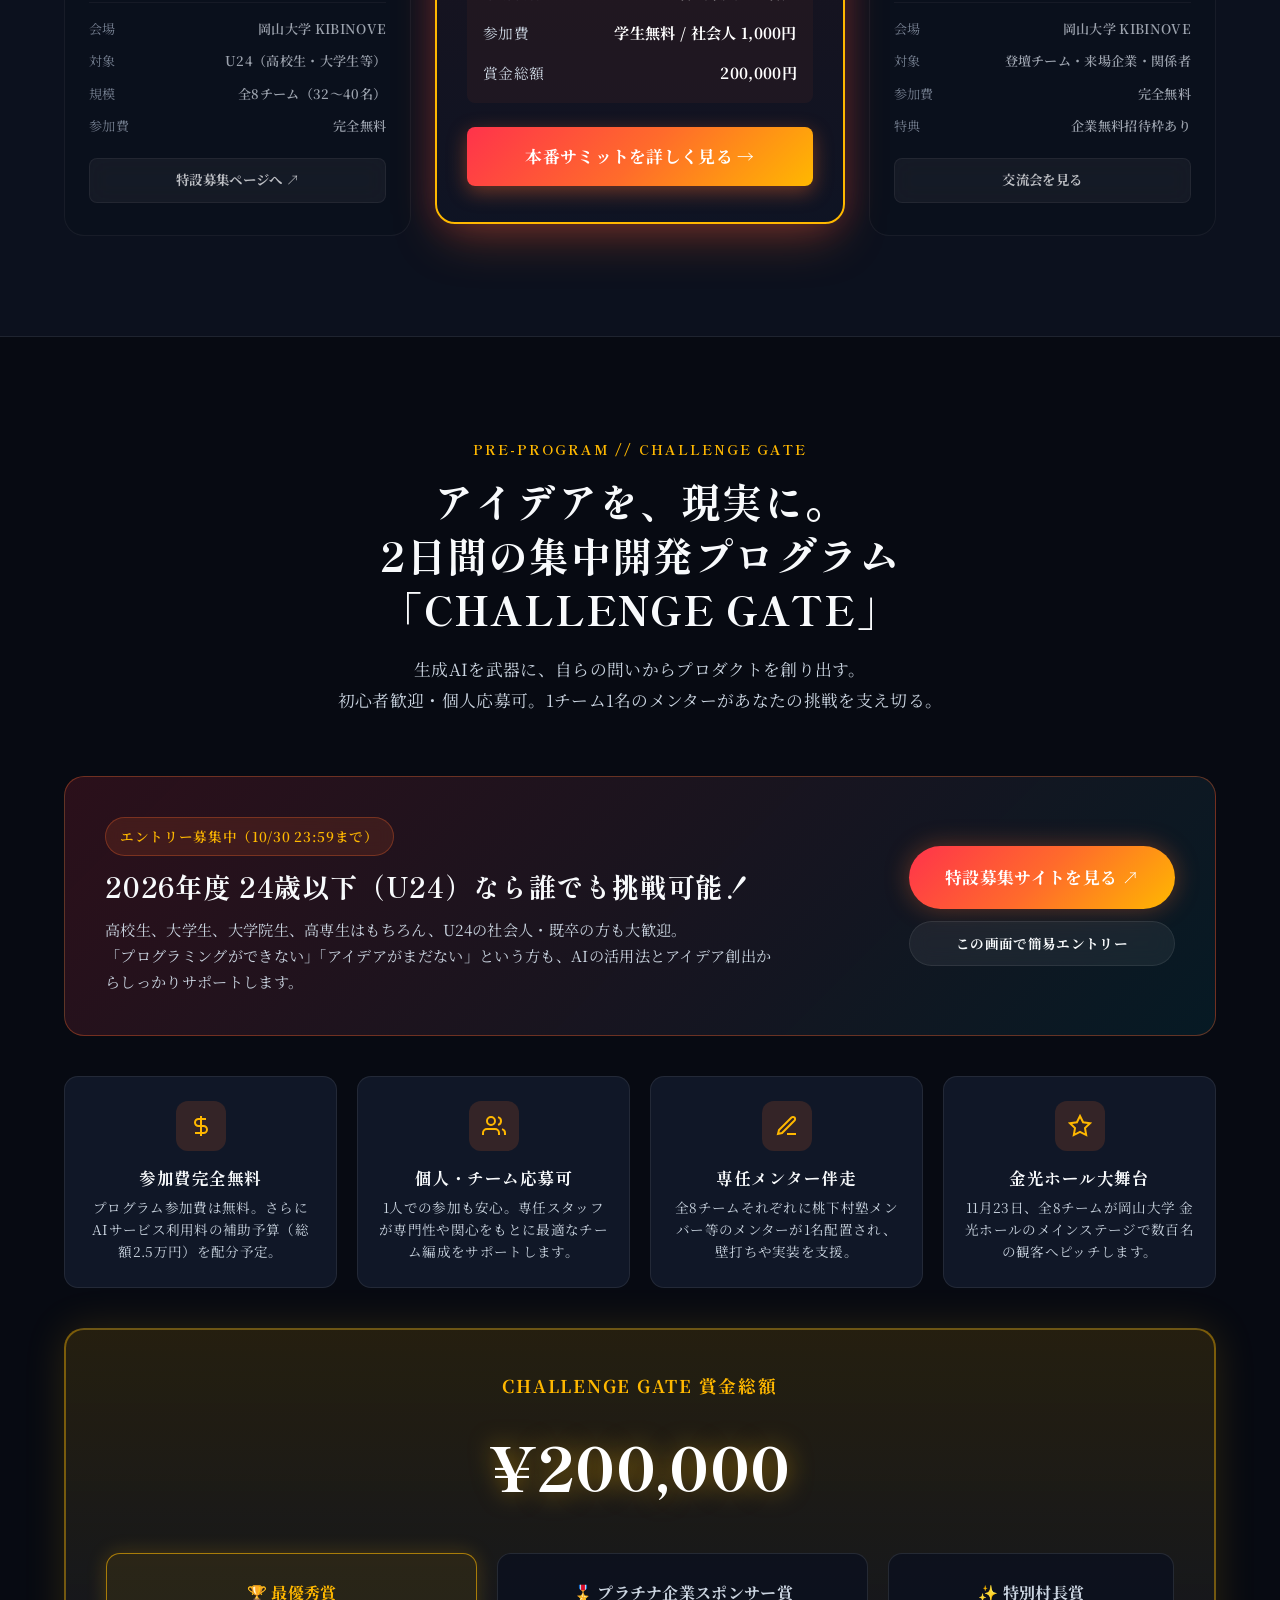
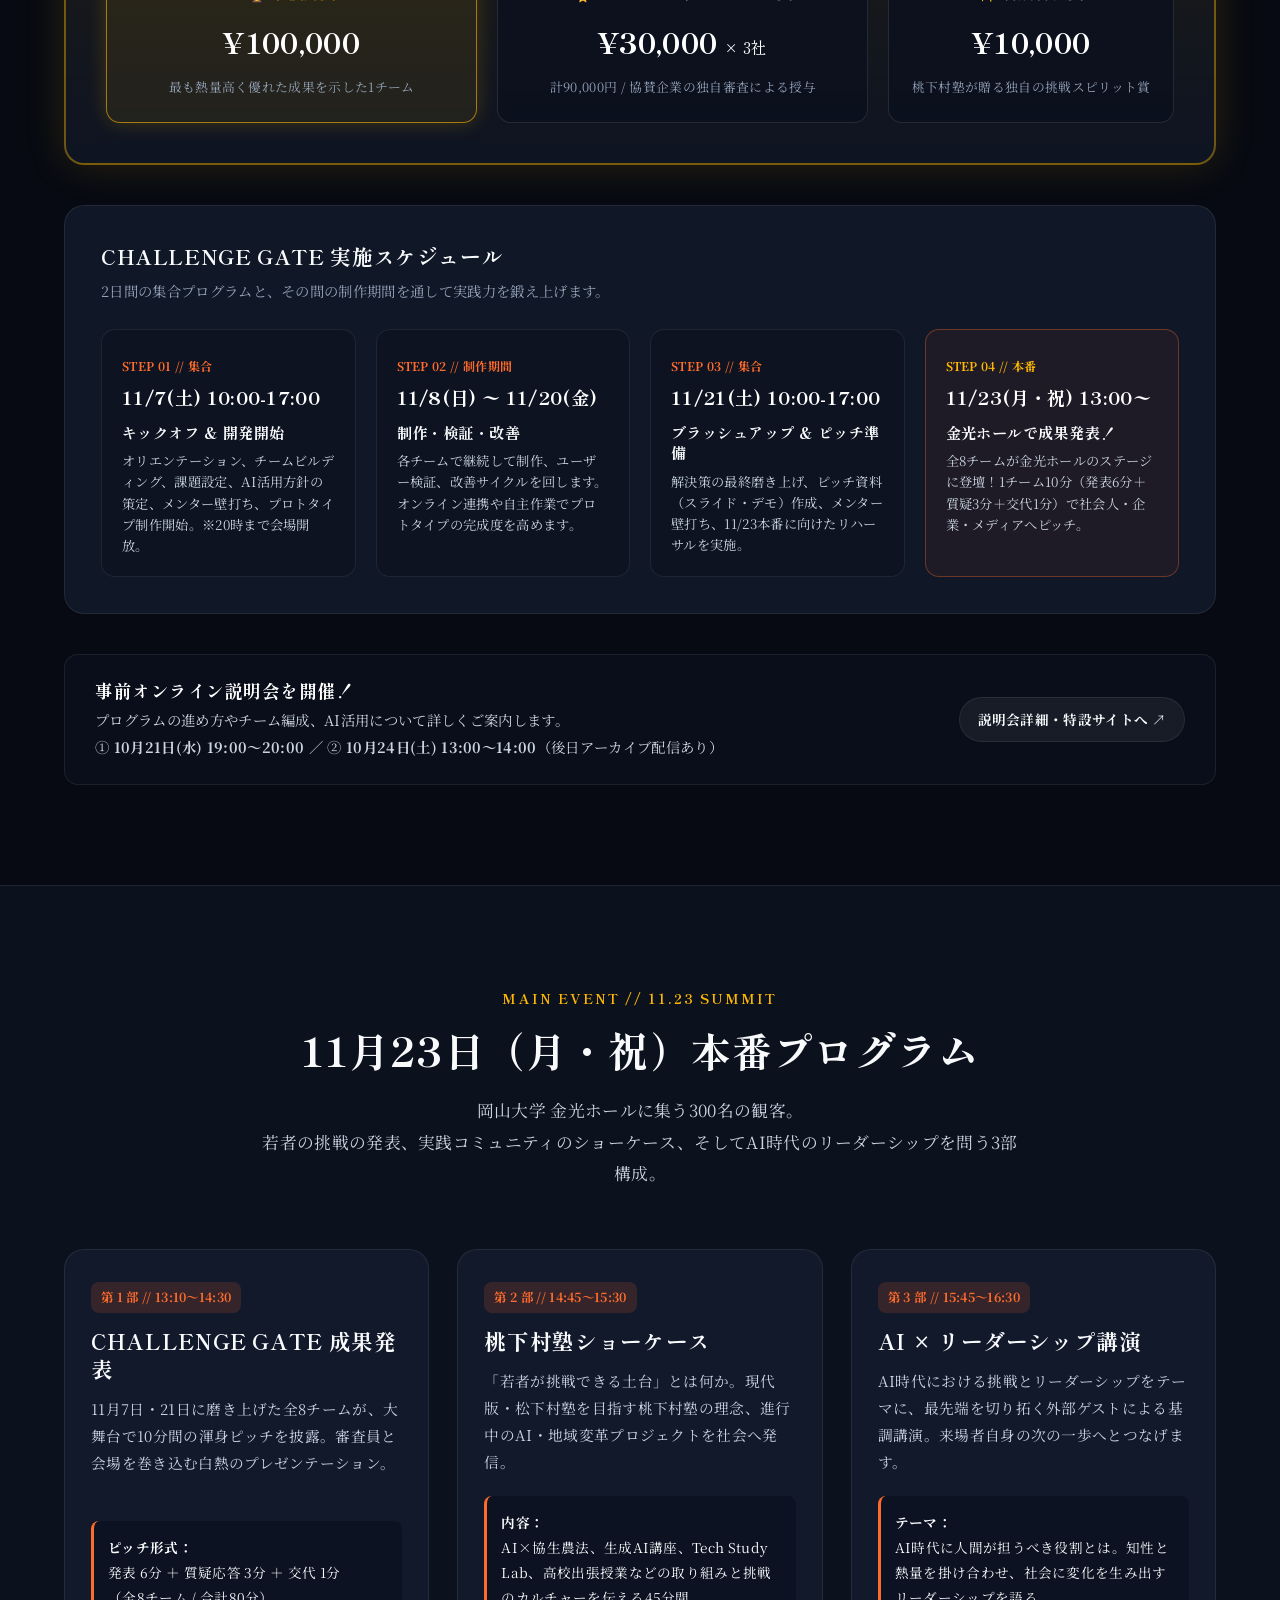
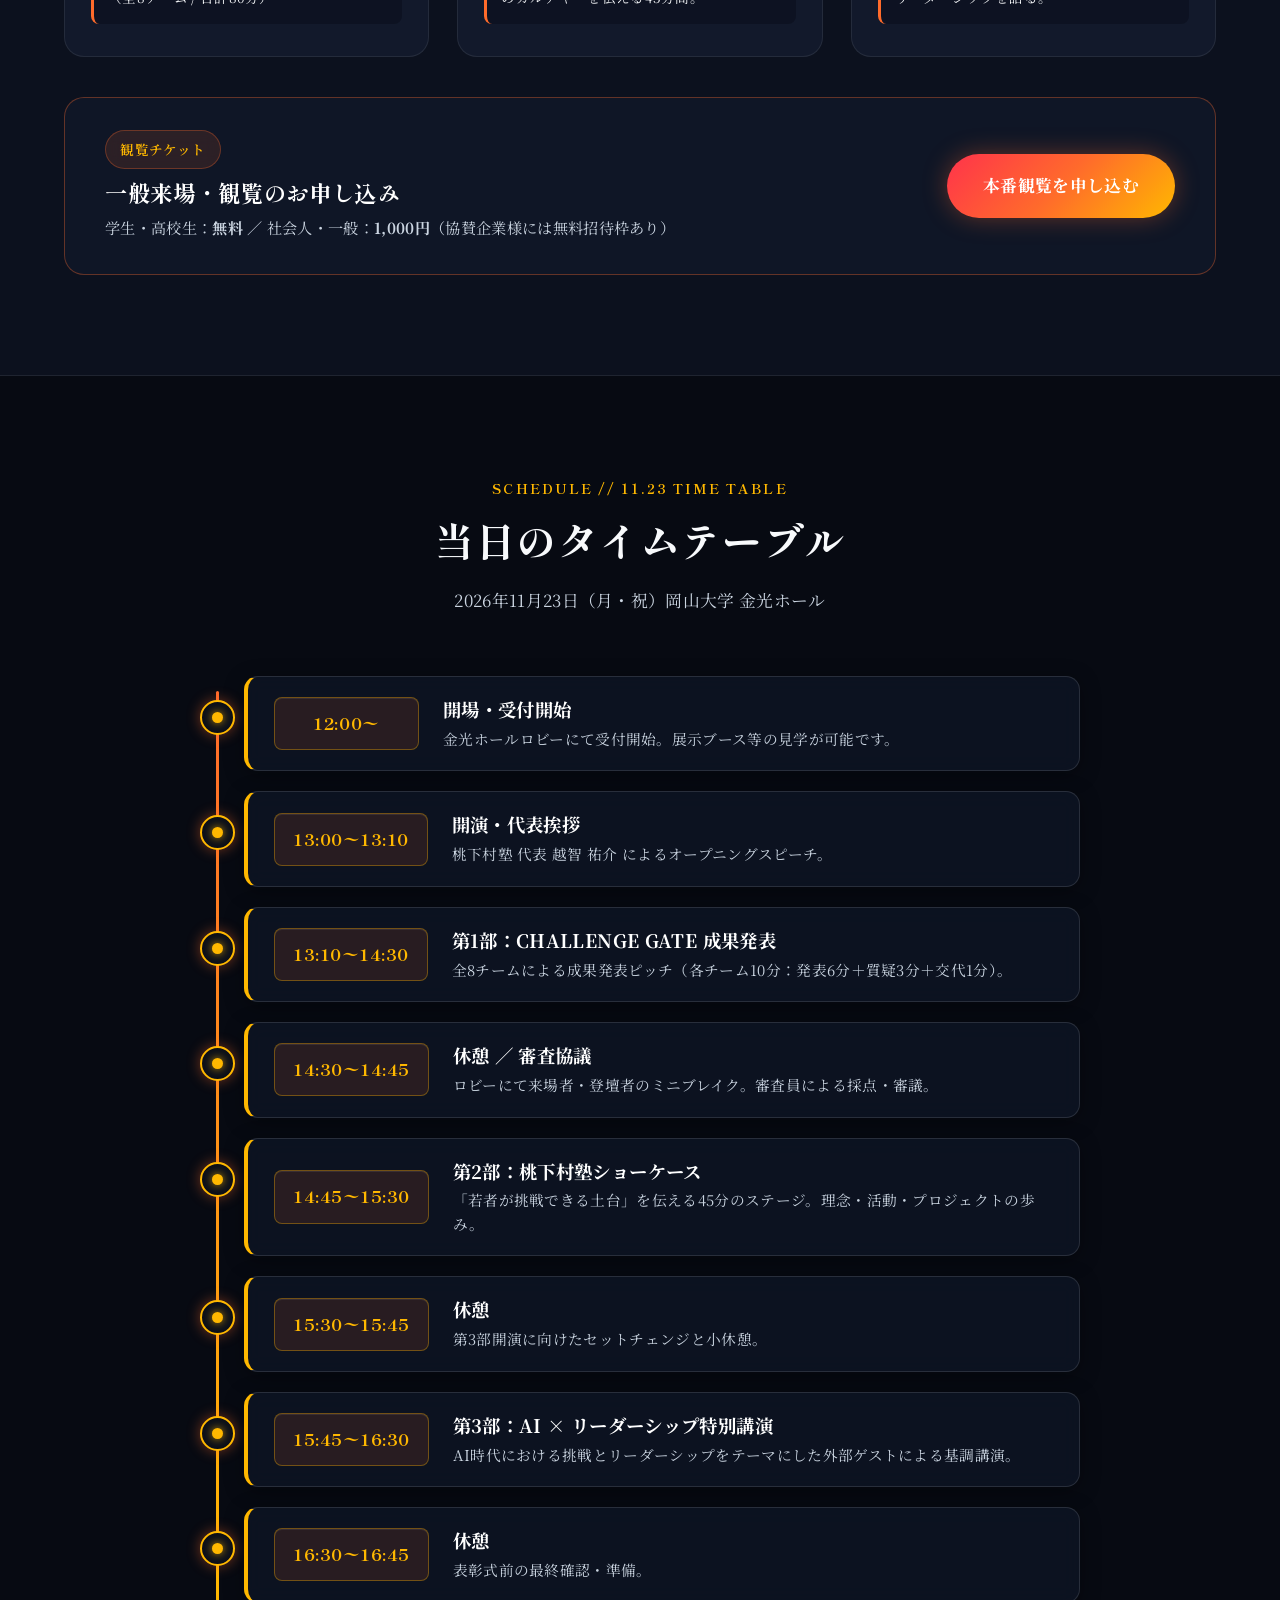
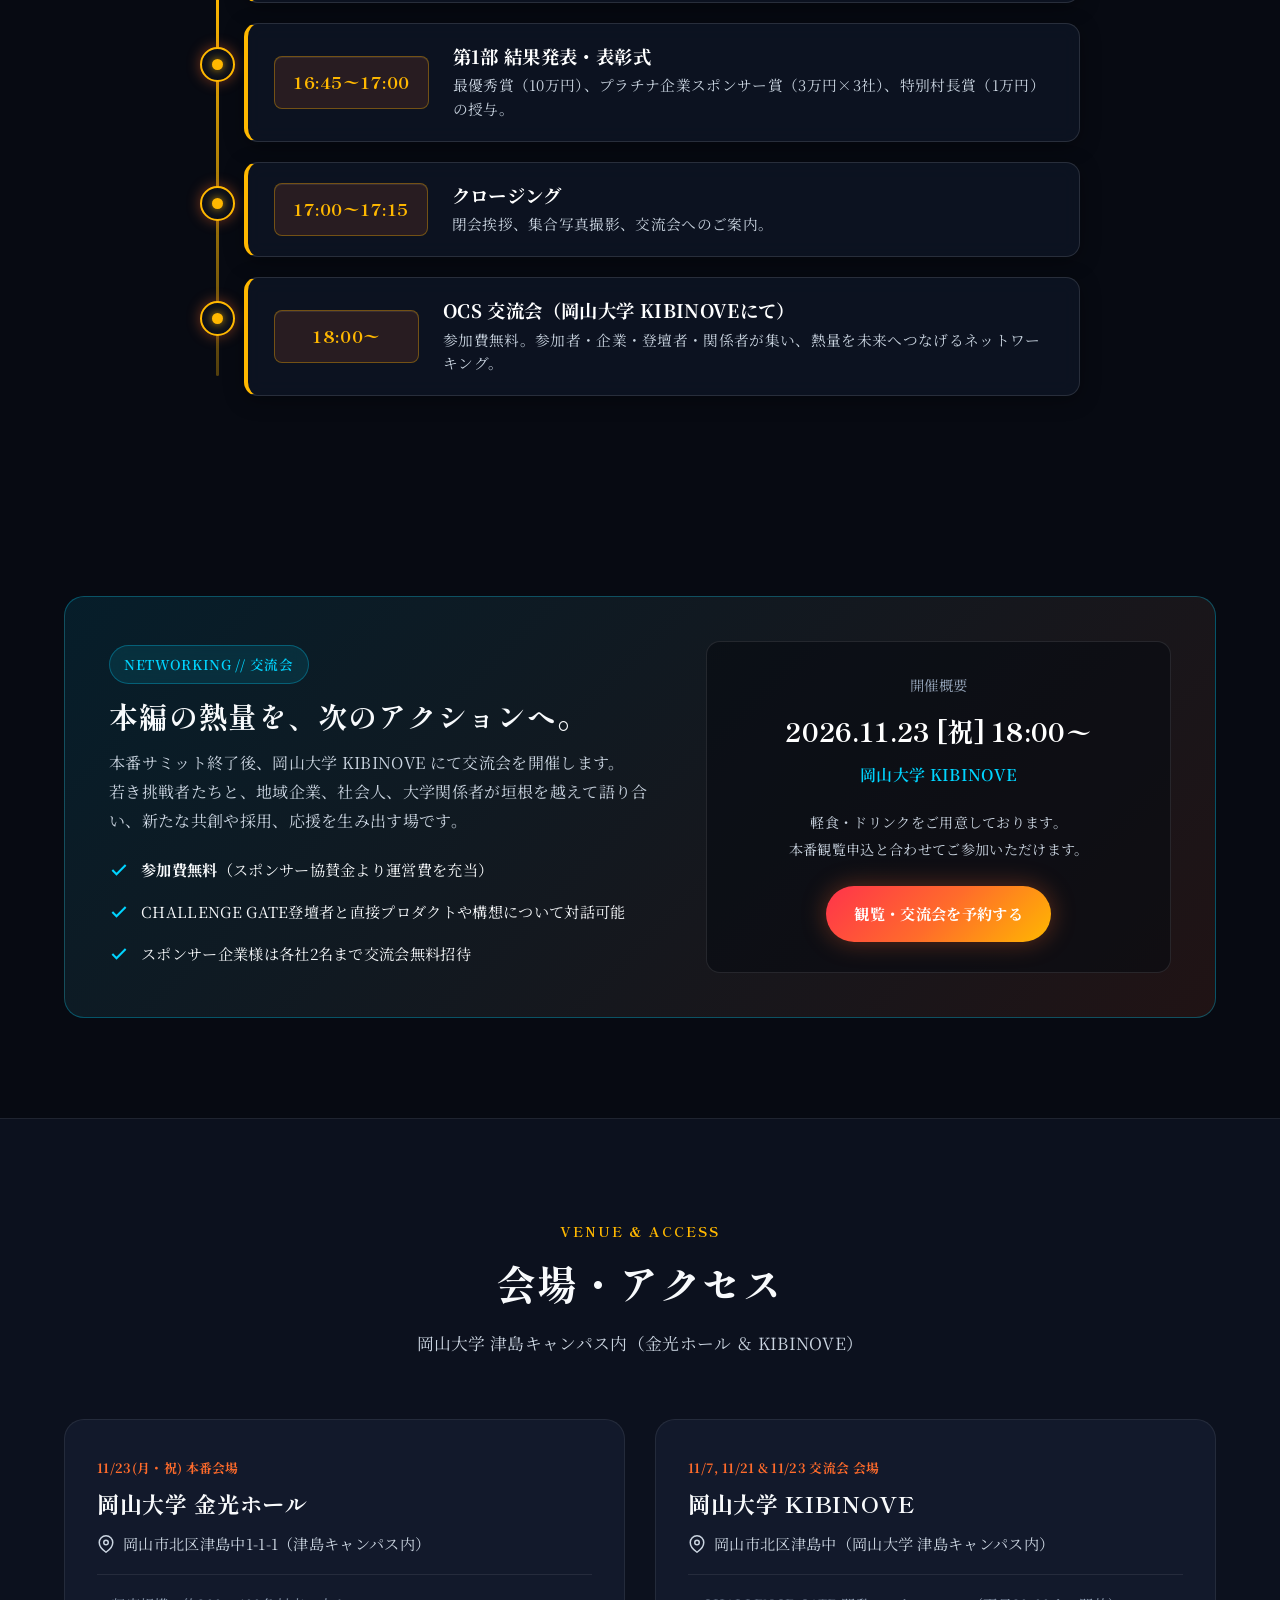
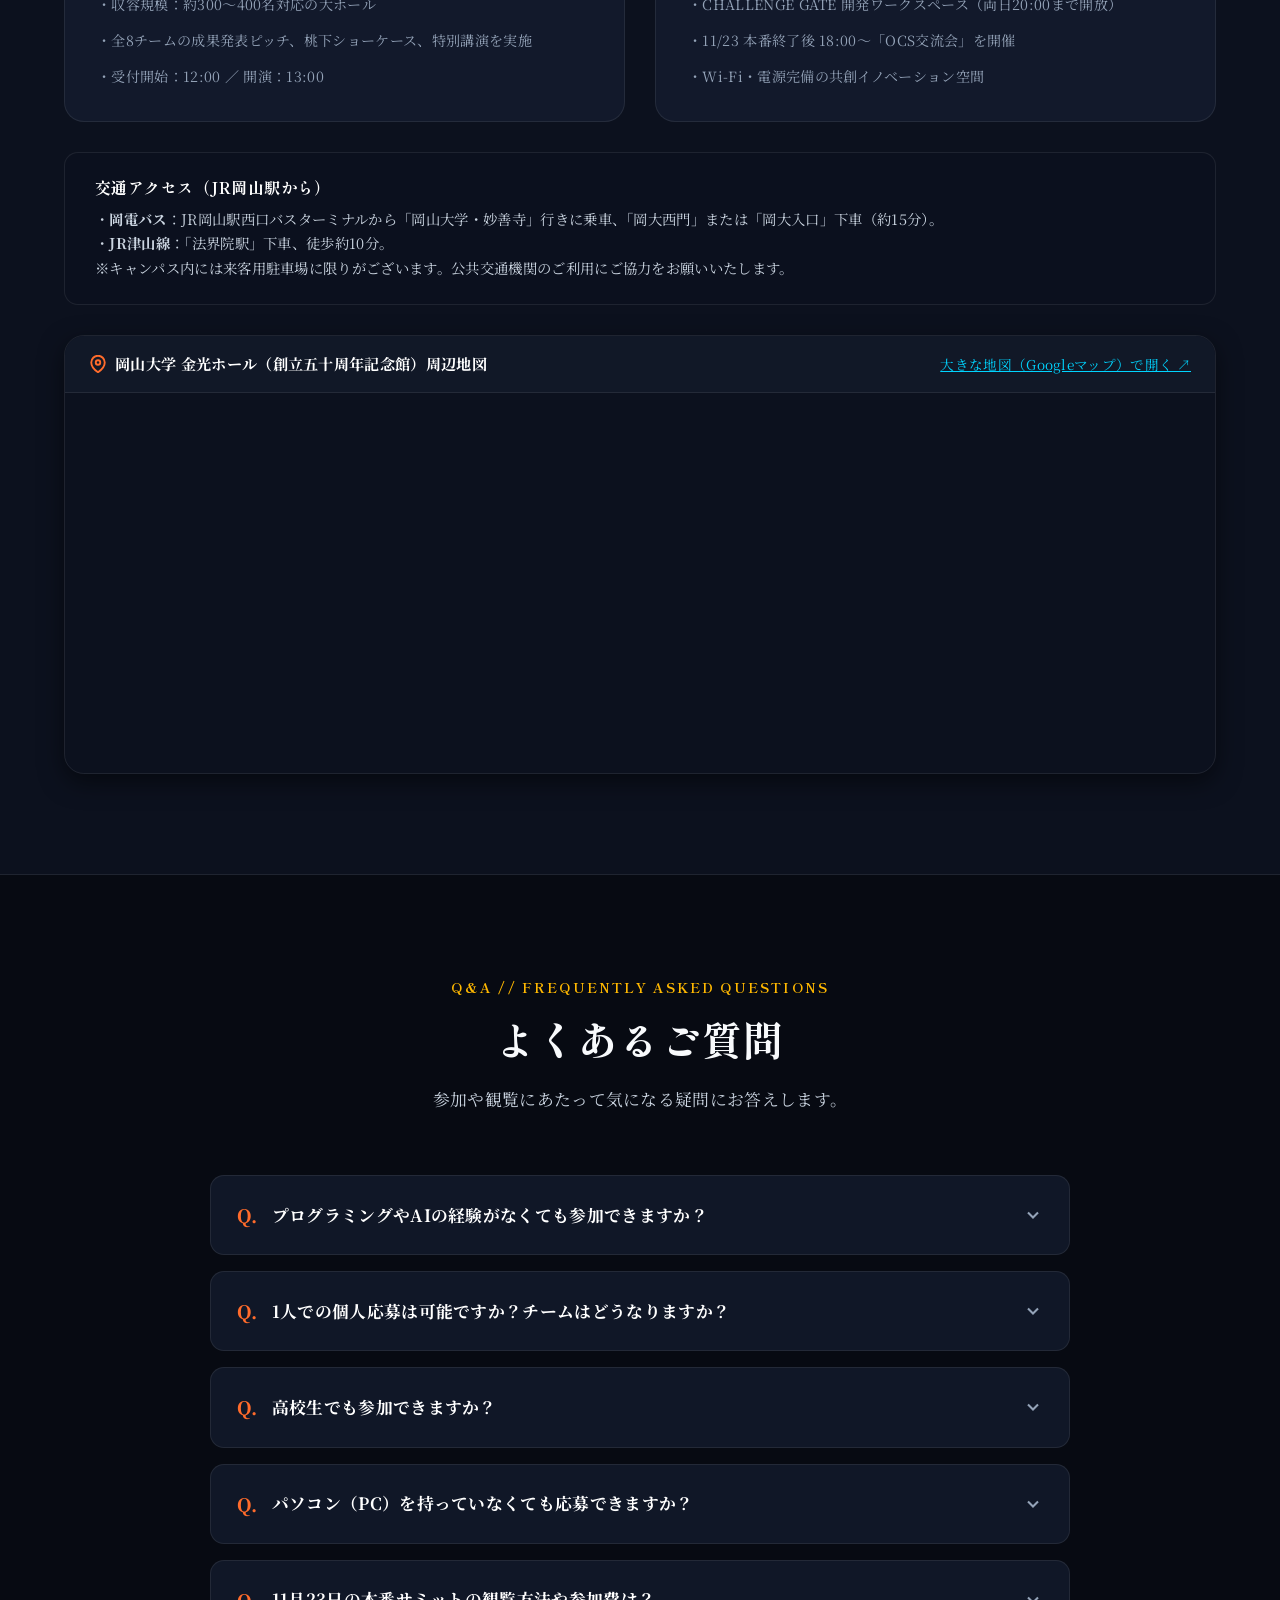
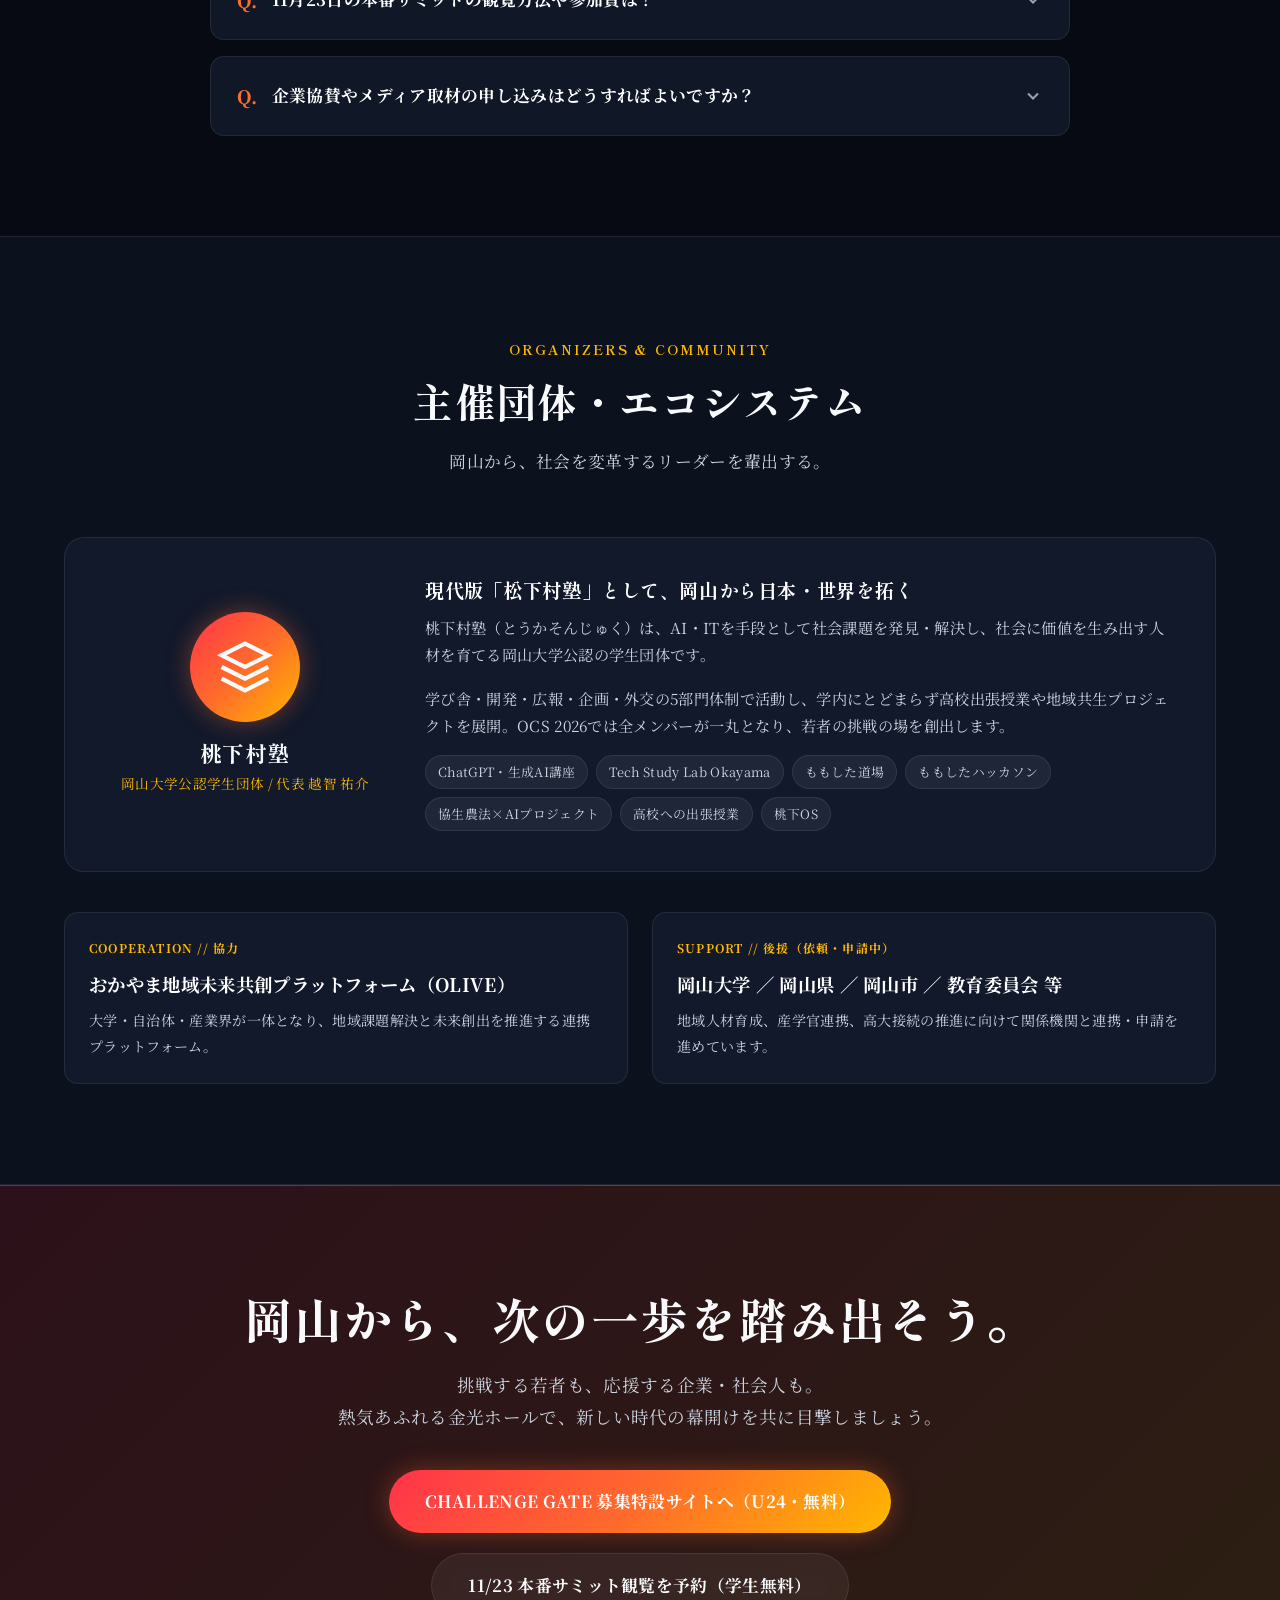
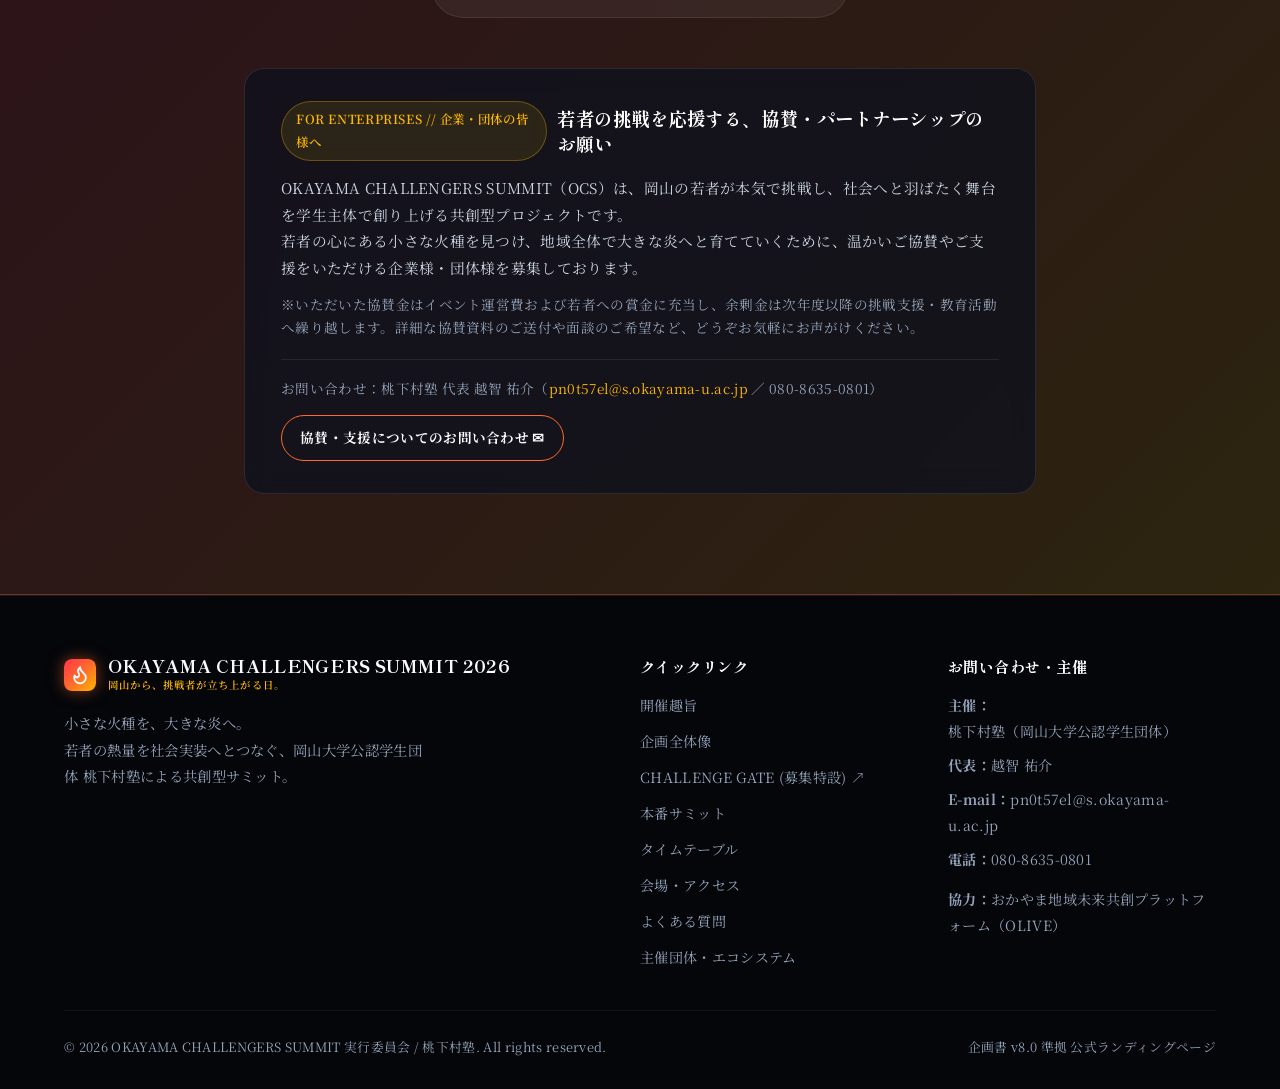
==== commit b153e6eb: "style: Rename nav link to CHALLENGE<br>GATE with two-line layout" ====
--- a/index.html
+++ b/index.html
@@ -47,7 +47,7 @@
       <nav class="nav-links">
         <a href="#about" class="nav-link">開催趣旨</a>
         <a href="#overview" class="nav-link">全体像</a>
-        <a href="challenge-gate.html" class="nav-link" style="color: var(--flame-gold);">事前開発 ↗</a>
+        <a href="challenge-gate.html" class="nav-link nav-link-cg" style="color: var(--flame-gold);">CHALLENGE<br>GATE ↗</a>
         <a href="#summit" class="nav-link">サミット</a>
         <a href="#timetable" class="nav-link">日程表</a>
         <a href="#access" class="nav-link">アクセス</a>
--- a/css/style.css
+++ b/css/style.css
@@ -415,6 +415,15 @@
   flex-shrink: 0;
 }
 
+.nav-link.nav-link-cg {
+  font-size: 0.78rem;
+  font-weight: 700;
+  line-height: 1.15;
+  text-align: center;
+  padding: 2px 0;
+  letter-spacing: 0.04em;
+}
+
 .nav-link:hover,
 .nav-link.active {
   color: var(--text-primary);
